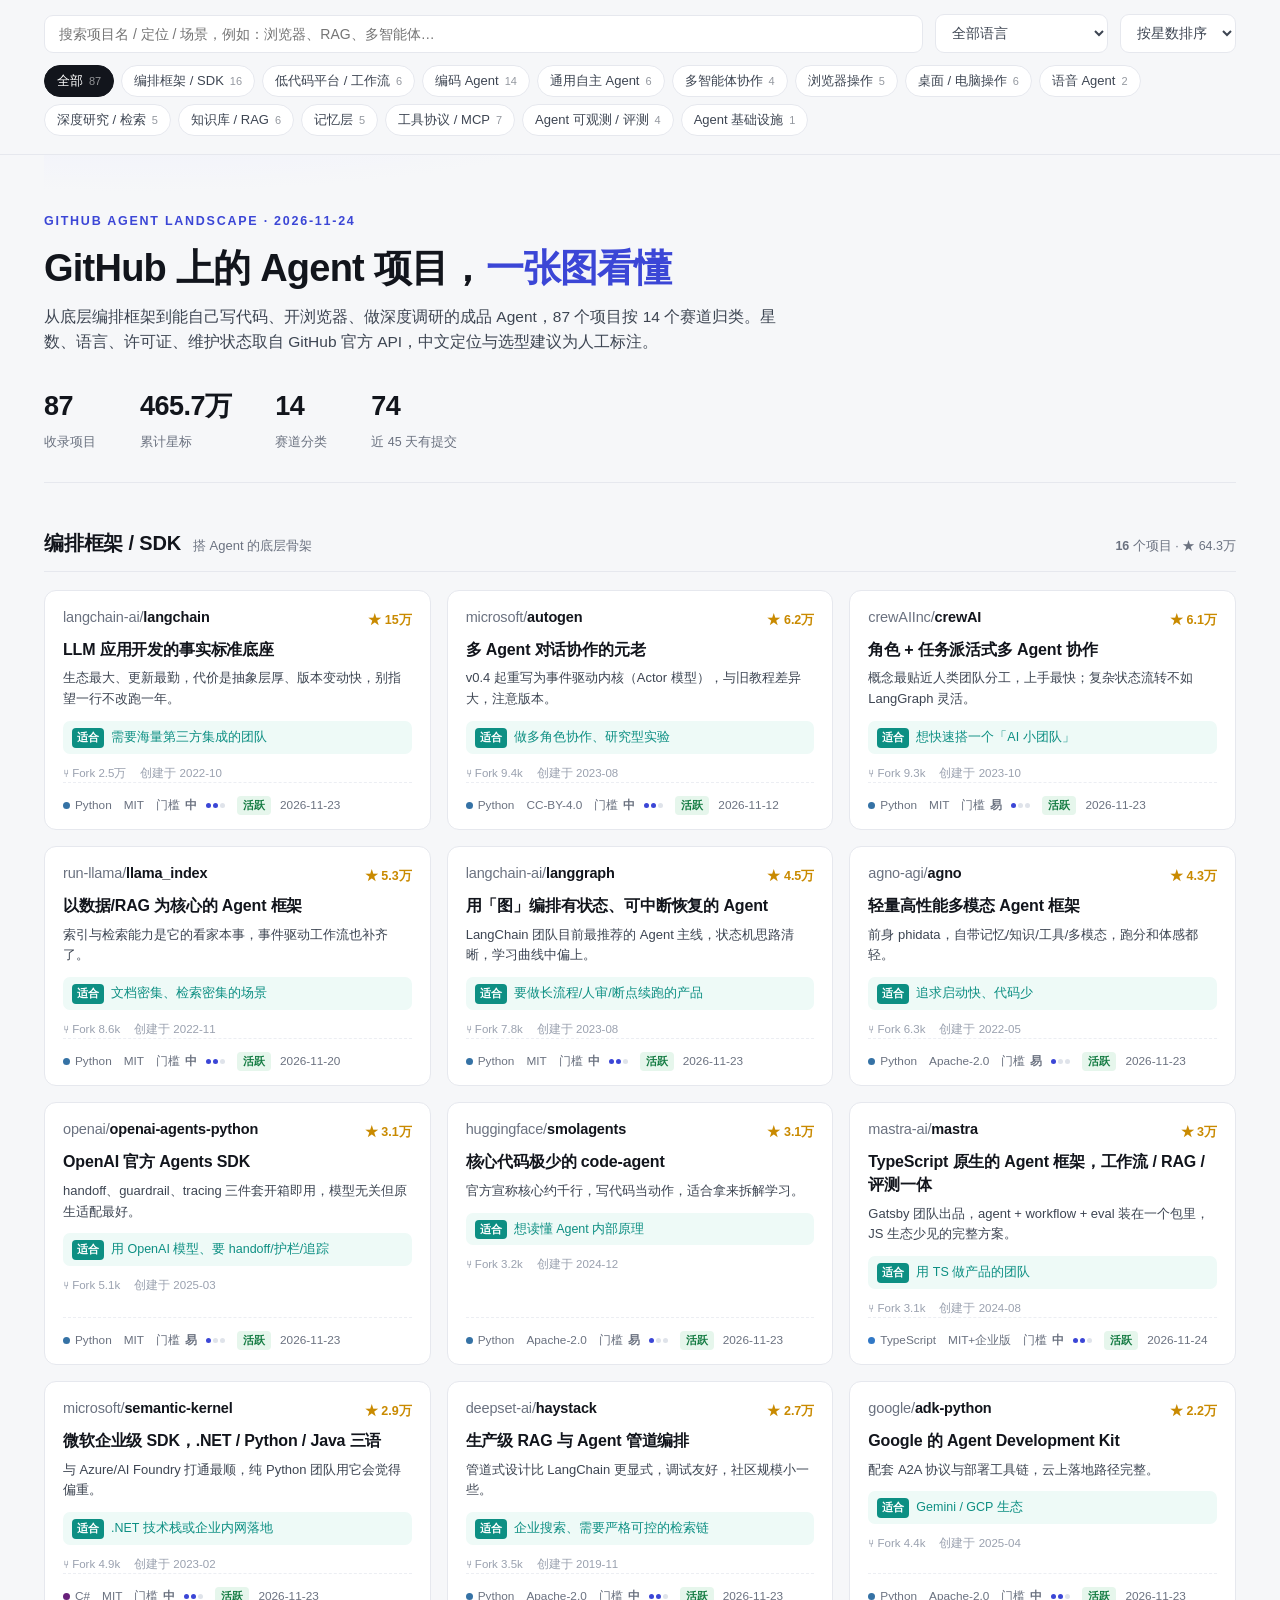
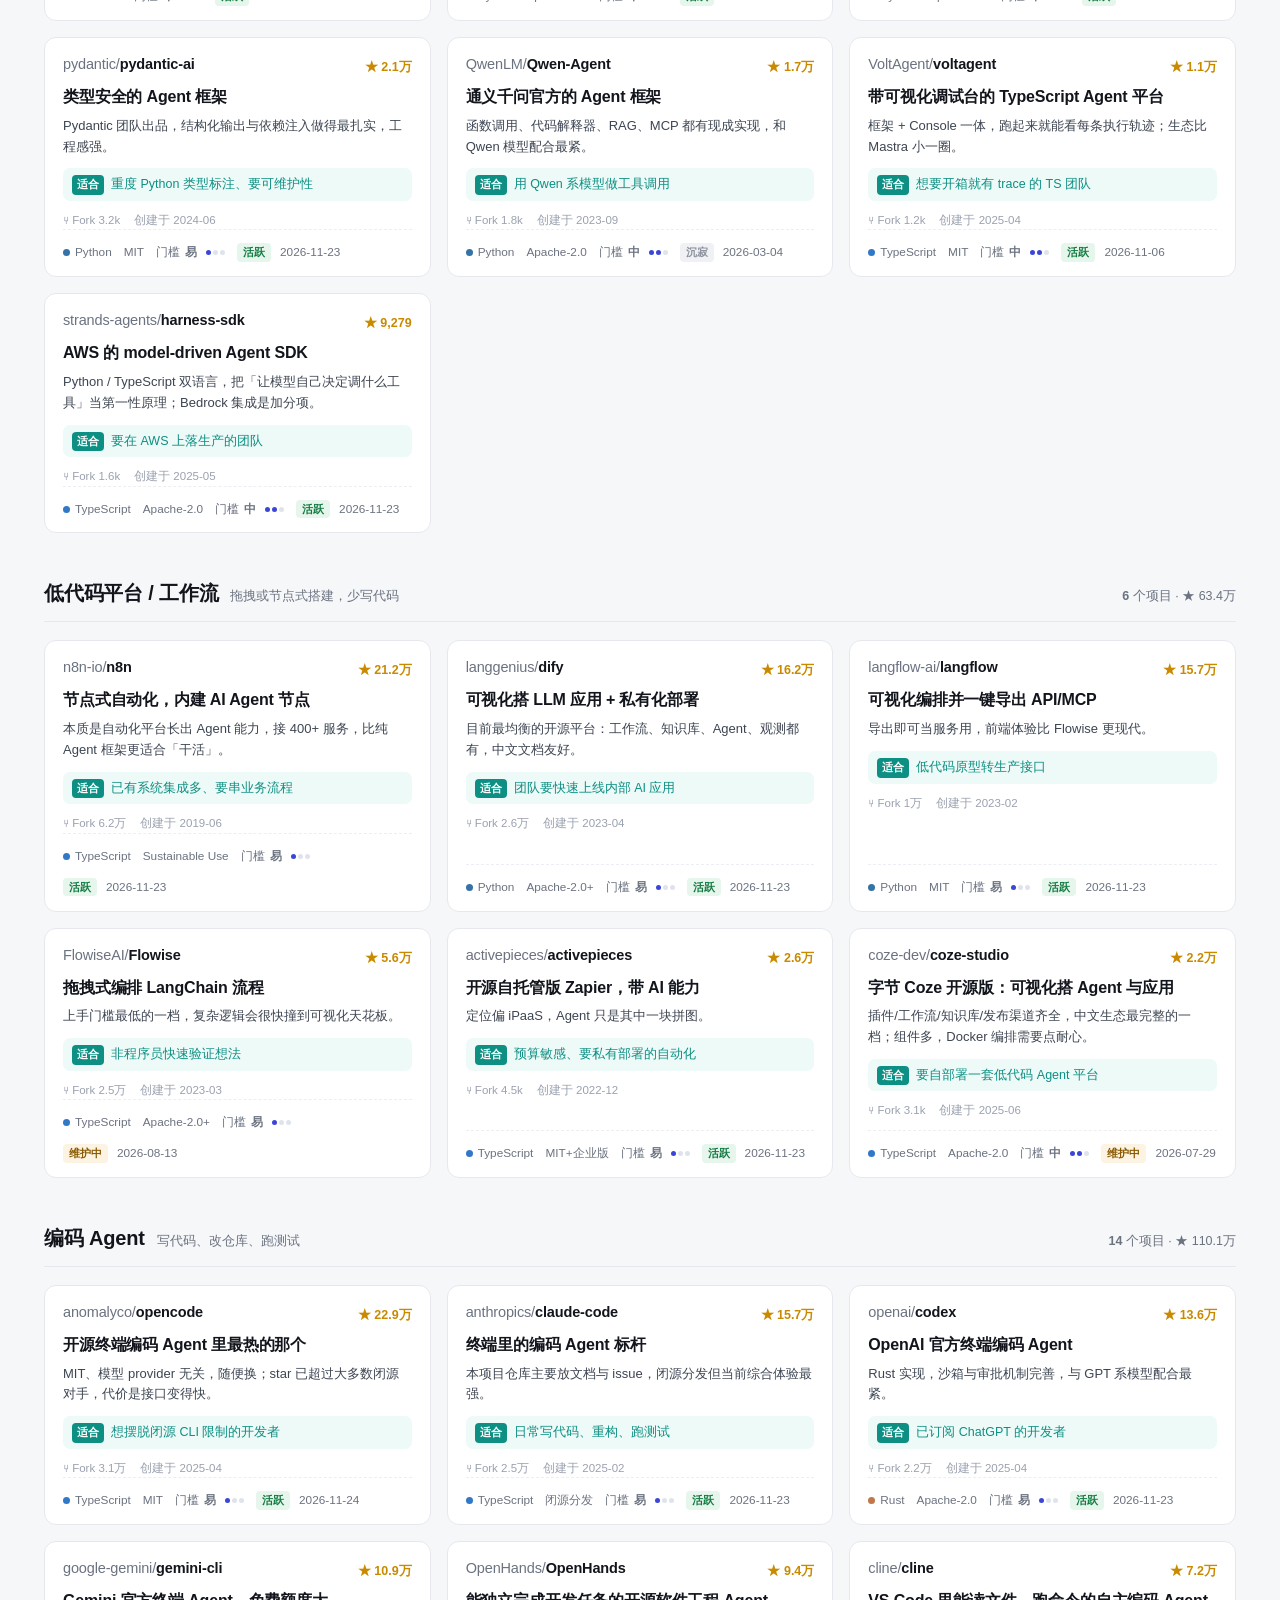
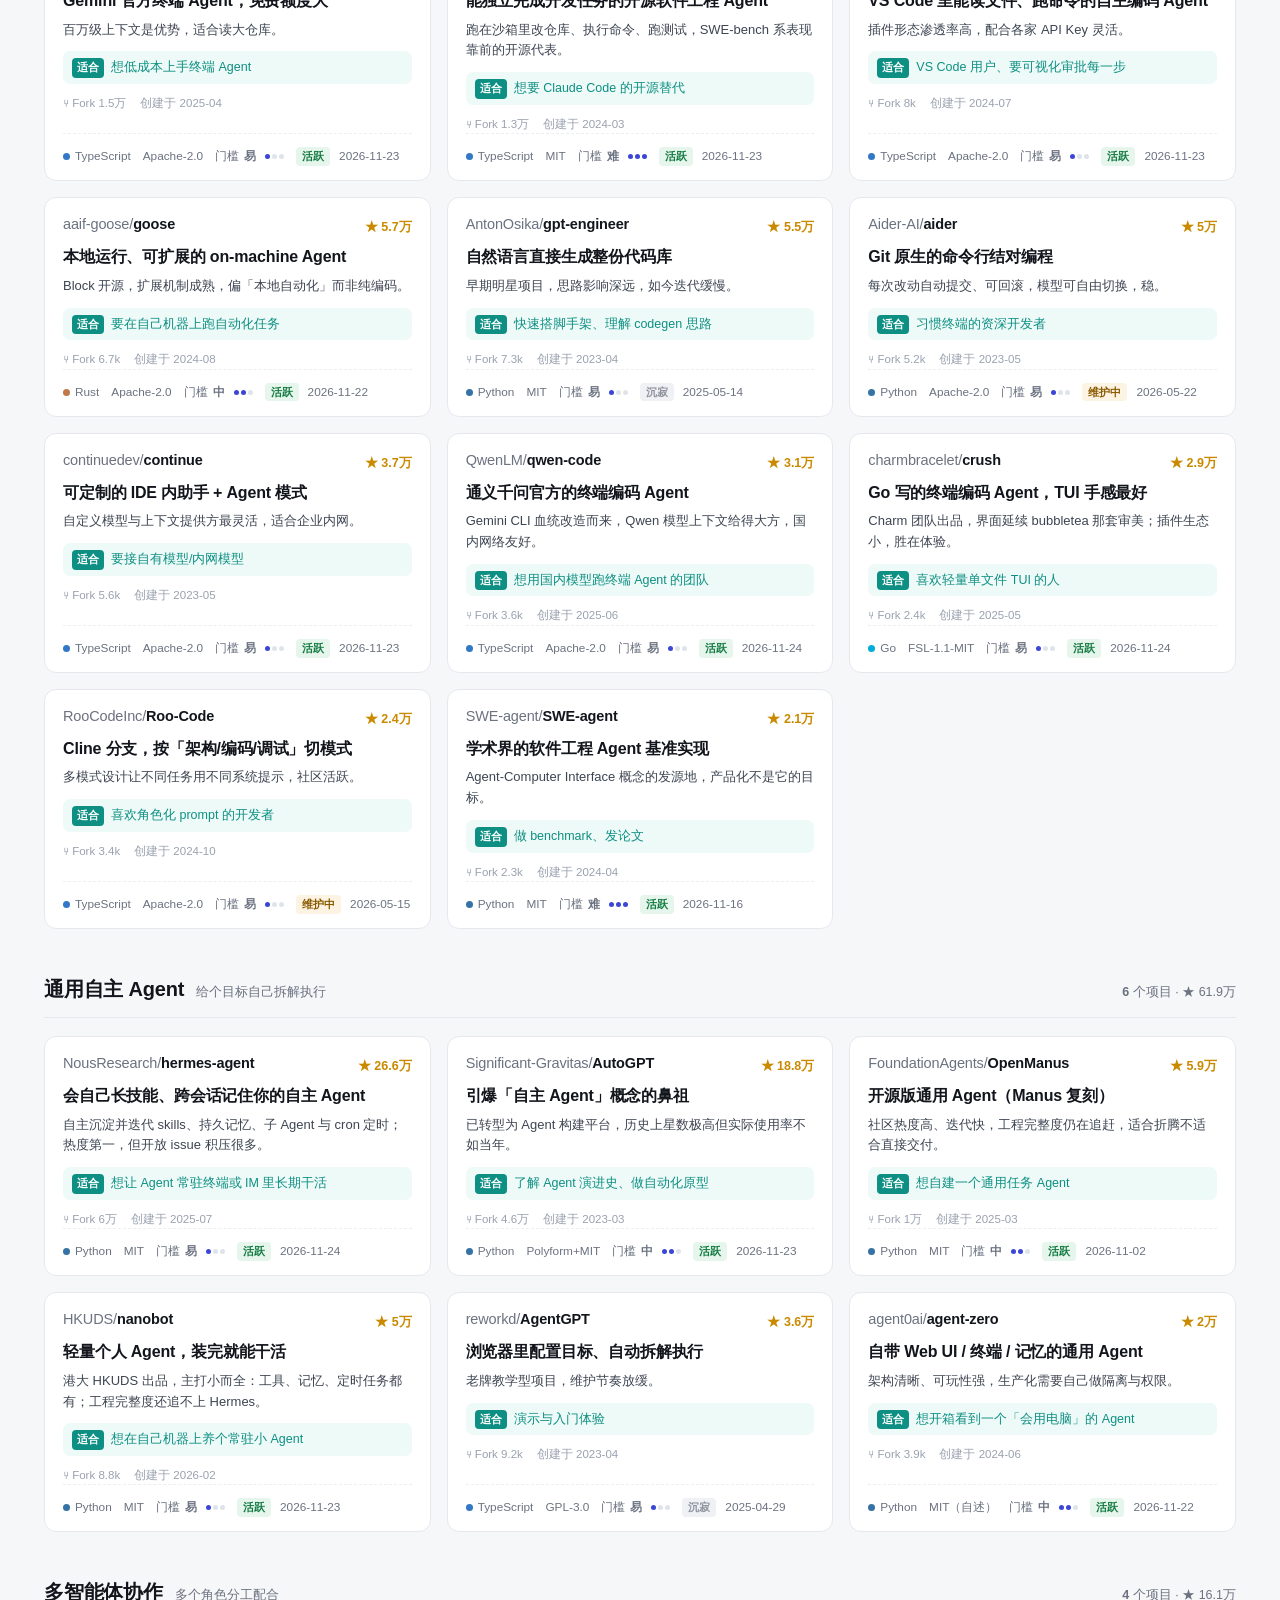
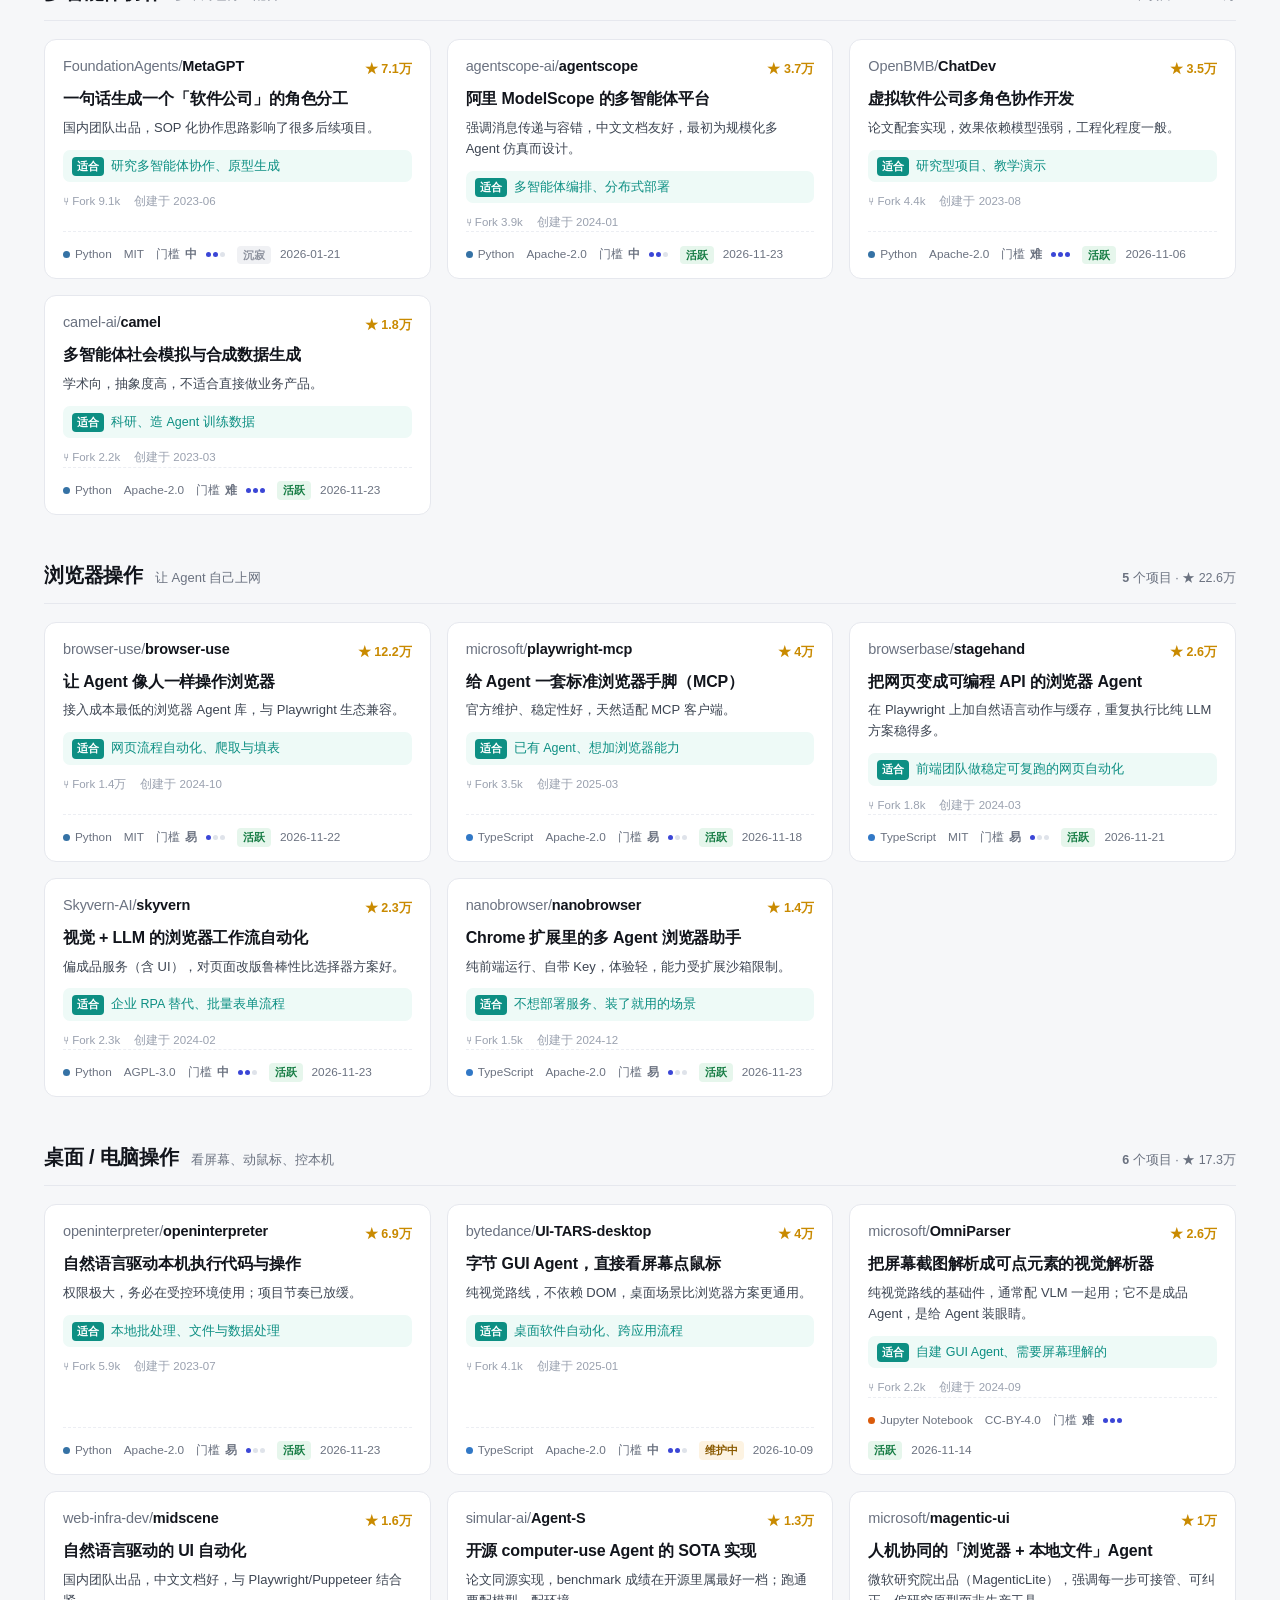
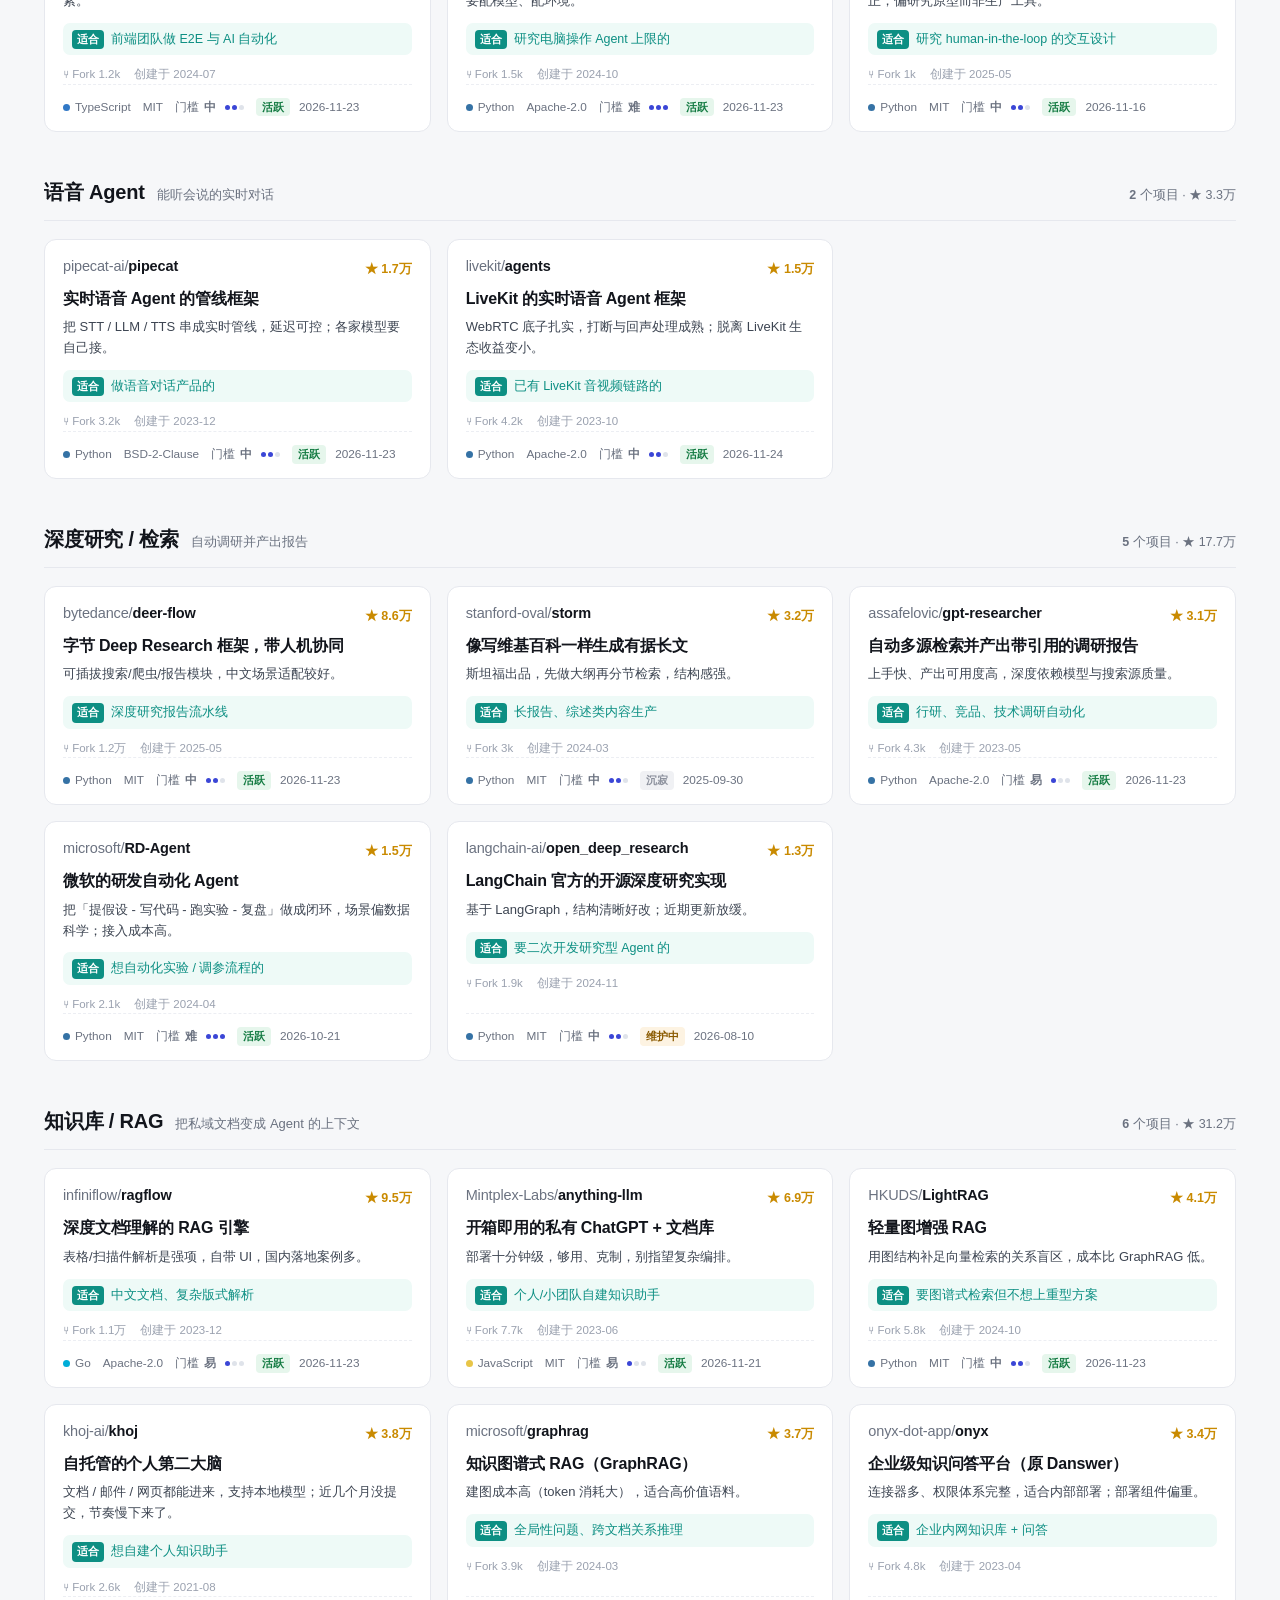
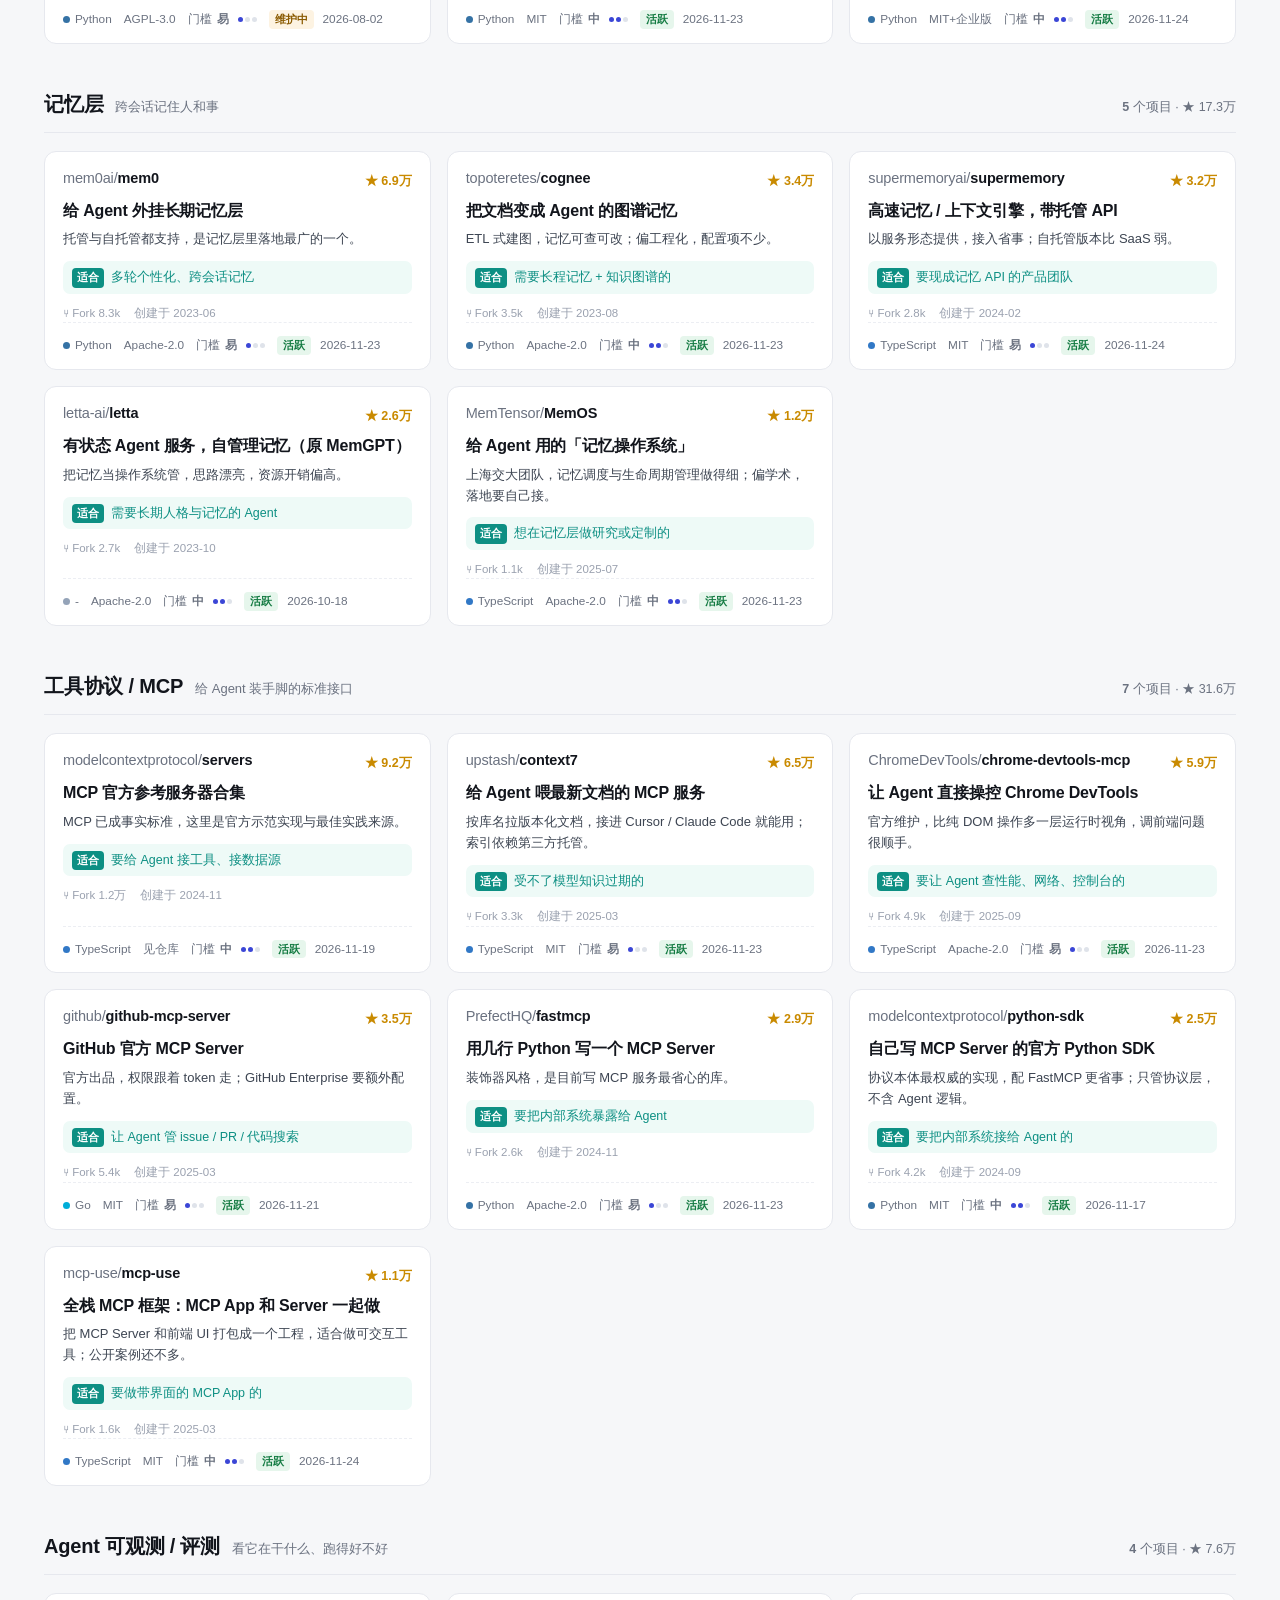
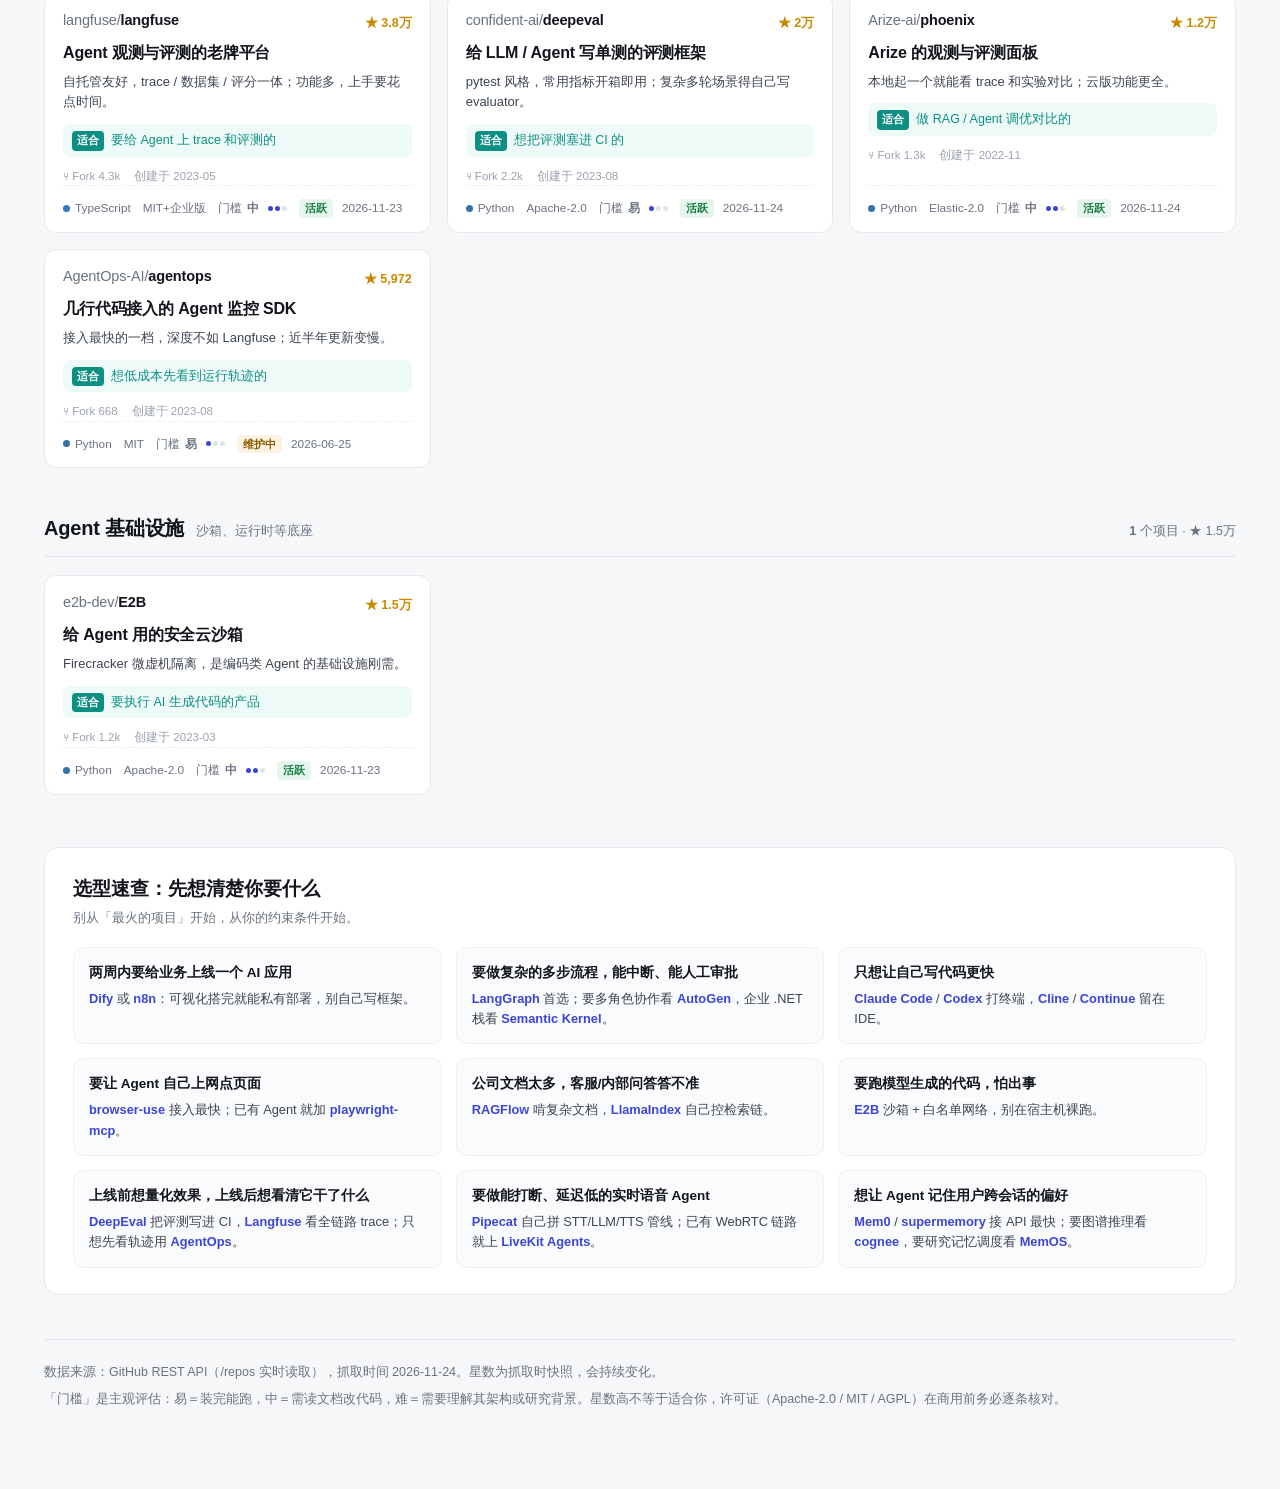
==== index.html @ 2cad2499 "Expand to 87 repos / 14 tracks: add 27 projects, add 可观测评测 and 语音 tracks" ====
<!DOCTYPE html>
<html lang="zh-CN">
<head>
<meta charset="utf-8">
<meta name="viewport" content="width=device-width,initial-scale=1">
<title>GitHub Agent 项目全景图 · 2026-11-24</title>
<style>
*{box-sizing:border-box;margin:0;padding:0}
:root{
  --ink:#12151c; --ink2:#3d4552; --muted:#6b7280; --line:#e6e8ee;
  --bg:#f6f7f9; --card:#ffffff; --accent:#3b46d6; --accent-soft:#eef0ff;
  --star:#c98a00; --teal:#0d8f83;
}
body{
  font-family:-apple-system,BlinkMacSystemFont,"Segoe UI","PingFang SC","Hiragino Sans GB","Microsoft YaHei",sans-serif;
  background:var(--bg); color:var(--ink); line-height:1.6; -webkit-font-smoothing:antialiased;
}
.wrap{max-width:1240px;margin:0 auto;padding:0 24px 80px}

/* ---------- header ---------- */
header{padding:56px 0 28px;border-bottom:1px solid var(--line);background:
  radial-gradient(900px 240px at 8% -40%, #e9ebff 0%, rgba(246,247,249,0) 70%);}
.kicker{font-size:12.5px;letter-spacing:.14em;text-transform:uppercase;color:var(--accent);font-weight:650;margin-bottom:14px}
h1{font-size:38px;line-height:1.22;letter-spacing:-.02em;font-weight:800}
h1 em{font-style:normal;color:var(--accent)}
.lede{margin-top:14px;max-width:760px;font-size:15.5px;color:var(--ink2)}
.stats{display:flex;gap:44px;margin-top:30px;flex-wrap:wrap}
.stat b{display:block;font-size:27px;font-weight:780;letter-spacing:-.02em}
.stat span{font-size:12.5px;color:var(--muted)}

/* ---------- toolbar ---------- */
.toolbar{position:sticky;top:0;z-index:20;background:rgba(246,247,249,.92);
  backdrop-filter:blur(10px);border-bottom:1px solid var(--line);padding:14px 0}
.tb-in{max-width:1240px;margin:0 auto;padding:0 24px;display:flex;gap:12px;align-items:center;flex-wrap:wrap}
#q{flex:1 1 260px;min-width:200px;padding:10px 14px;border:1px solid var(--line);border-radius:9px;
  background:#fff;font-size:14px;font-family:inherit;color:var(--ink);outline:none}
#q:focus{border-color:var(--accent);box-shadow:0 0 0 3px var(--accent-soft)}
select{padding:10px 12px;border:1px solid var(--line);border-radius:9px;background:#fff;font-size:13.5px;
  font-family:inherit;color:var(--ink2);cursor:pointer;outline:none}
.chips{display:flex;gap:7px;flex-wrap:wrap;padding:12px 24px 4px;max-width:1240px;margin:0 auto}
.chip{border:1px solid var(--line);background:#fff;color:var(--ink2);font-size:13px;padding:6px 12px;
  border-radius:999px;cursor:pointer;font-family:inherit;transition:.15s;display:inline-flex;gap:6px;align-items:center}
.chip:hover{border-color:#c9cfe0;color:var(--ink)}
.chip.on{background:var(--ink);color:#fff;border-color:var(--ink)}
.chip i{font-style:normal;font-size:11px;opacity:.55}
.count-line{max-width:1240px;margin:10px auto 0;padding:0 24px;font-size:12.5px;color:var(--muted)}

/* ---------- groups ---------- */
.group{margin-top:44px}
.group-head{display:flex;align-items:baseline;gap:12px;padding-bottom:12px;border-bottom:1px solid var(--line);flex-wrap:wrap}
.group-head h2{font-size:20px;font-weight:750;letter-spacing:-.01em}
.gsub{font-size:13px;color:var(--muted)}
.gcount{margin-left:auto;font-size:12.5px;color:var(--muted);font-variant-numeric:tabular-nums}
.grid{display:grid;grid-template-columns:repeat(auto-fill,minmax(340px,1fr));gap:16px;margin-top:18px}

/* ---------- card ---------- */
.card{background:var(--card);border:1px solid var(--line);border-radius:12px;padding:17px 18px 14px;
  display:flex;flex-direction:column;transition:.18s;position:relative}
.card:hover{border-color:#c6cde0;box-shadow:0 6px 22px -12px rgba(24,32,60,.28);transform:translateY(-2px)}
.card-top{display:flex;justify-content:space-between;align-items:flex-start;gap:10px}
.repo{text-decoration:none;font-size:14.5px;letter-spacing:-.01em;line-height:1.35}
.owner{color:var(--muted);font-weight:500}
.name{color:var(--ink);font-weight:700}
.repo:hover .name{color:var(--accent)}
.stars{font-size:12.5px;color:var(--star);font-weight:700;white-space:nowrap;
  font-variant-numeric:tabular-nums;padding-top:2px}
.pitch{font-size:16px;font-weight:720;line-height:1.42;margin-top:9px;letter-spacing:-.01em}
.note{font-size:13px;color:var(--ink2);margin-top:7px}
.fit{font-size:12.5px;color:var(--teal);background:#eefaf7;border-radius:7px;padding:6px 9px;margin-top:11px;
  display:flex;gap:7px;align-items:baseline}
.fitk{font-size:11px;background:var(--teal);color:#fff;border-radius:4px;padding:1px 5px;font-weight:600;flex:none}
.card-foot{display:flex;gap:12px;align-items:center;flex-wrap:wrap;margin-top:auto;padding-top:13px;
  font-size:11.8px;color:var(--muted);border-top:1px dashed #eceef3}
.meta-item{display:inline-flex;align-items:center;gap:5px}
.ldot{width:7px;height:7px;border-radius:50%;display:inline-block}
.dots{display:inline-flex;gap:2px;margin-left:4px}
.dot{width:5px;height:5px;border-radius:50%;background:#dfe3ea;display:inline-block}
.dot.on{background:var(--accent)}
.s{font-size:10.5px;padding:1px 6px;border-radius:4px;font-weight:600;margin-right:4px}
.s-on{background:#e6f6ec;color:#127a41}
.s-mid{background:#fdf3e2;color:#8a5a00}
.s-off{background:#f0f1f4;color:#8b909c}
.topics{display:flex;gap:14px;flex-wrap:wrap;margin-top:10px;font-size:11.5px;color:#9aa1af}

/* ---------- misc blocks ---------- */
.pick{margin-top:52px;background:#fff;border:1px solid var(--line);border-radius:14px;padding:26px 28px}
.pick h2{font-size:19px;font-weight:750;margin-bottom:4px}
.pick p.sub{font-size:13px;color:var(--muted);margin-bottom:18px}
.pick-row{display:grid;grid-template-columns:repeat(auto-fit,minmax(320px,1fr));gap:14px}
.pick-item{background:#fafbfc;border:1px solid #eef0f4;border-radius:10px;padding:14px 15px}
.pick-q{font-size:13.5px;font-weight:700;margin-bottom:5px}
.pick-a{font-size:12.8px;color:var(--ink2)}
.pick-a b{color:var(--accent);font-weight:650}
footer{margin-top:44px;padding-top:22px;border-top:1px solid var(--line);font-size:12.5px;color:var(--muted)}
footer p+p{margin-top:7px}
.empty{padding:60px 0;text-align:center;color:var(--muted);font-size:14px;display:none}
@media(max-width:640px){
  h1{font-size:28px} .wrap{padding:0 16px 60px} header{padding:36px 0 22px}
  .stats{gap:26px} .grid{grid-template-columns:1fr} .toolbar,.tb-in,.chips,.count-line{padding-left:16px;padding-right:16px}
}
</style>
</head>
<body>
<div class="toolbar">
  <div class="tb-in">
    <input id="q" type="search" placeholder="搜索项目名 / 定位 / 场景，例如：浏览器、RAG、多智能体…">
    <select id="lang"><option value="">全部语言</option><option value="Python">Python (50)</option><option value="TypeScript">TypeScript (28)</option><option value="Go">Go (3)</option><option value="Rust">Rust (2)</option><option value="C#">C# (1)</option><option value="Jupyter Notebook">Jupyter Notebook (1)</option><option value="JavaScript">JavaScript (1)</option><option value="-">- (1)</option></select>
    <select id="sort">
      <option value="stars">按星数排序</option>
      <option value="upd">按最近更新</option>
    </select>
  </div>
  <div class="chips"><button class="chip on" data-cat="all">全部<i>87</i></button><button class="chip" data-cat="framework">编排框架 / SDK<i>16</i></button><button class="chip" data-cat="platform">低代码平台 / 工作流<i>6</i></button><button class="chip" data-cat="coding">编码 Agent<i>14</i></button><button class="chip" data-cat="auto">通用自主 Agent<i>6</i></button><button class="chip" data-cat="multi">多智能体协作<i>4</i></button><button class="chip" data-cat="browser">浏览器操作<i>5</i></button><button class="chip" data-cat="desktop">桌面 / 电脑操作<i>6</i></button><button class="chip" data-cat="voice">语音 Agent<i>2</i></button><button class="chip" data-cat="research">深度研究 / 检索<i>5</i></button><button class="chip" data-cat="knowledge">知识库 / RAG<i>6</i></button><button class="chip" data-cat="memory">记忆层<i>5</i></button><button class="chip" data-cat="protocol">工具协议 / MCP<i>7</i></button><button class="chip" data-cat="eval">Agent 可观测 / 评测<i>4</i></button><button class="chip" data-cat="infra">Agent 基础设施<i>1</i></button></div>
</div>

<div class="wrap">
<header>
  <div class="kicker">GitHub Agent Landscape · 2026-11-24</div>
  <h1>GitHub 上的 Agent 项目，<em>一张图看懂</em></h1>
  <p class="lede">从底层编排框架到能自己写代码、开浏览器、做深度调研的成品 Agent，87 个项目按 14 个赛道归类。星数、语言、许可证、维护状态取自 GitHub 官方 API，中文定位与选型建议为人工标注。</p>
  <div class="stats">
    <div class="stat"><b>87</b><span>收录项目</span></div>
    <div class="stat"><b>465.7万</b><span>累计星标</span></div>
    <div class="stat"><b>14</b><span>赛道分类</span></div>
    <div class="stat"><b>74</b><span>近 45 天有提交</span></div>
  </div>
</header>

  <section class="group" data-cat="framework">
    <div class="group-head">
      <h2>编排框架 / SDK</h2>
      <span class="gsub">搭 Agent 的底层骨架</span>
      <span class="gcount"><b class="gc-n">16</b> 个项目 · ★ 64.3万</span>
    </div>
    <div class="grid">
    <article class="card" data-cat="framework" data-lang="Python"
             data-name="langchain-ai/langchain LLM 应用开发的事实标准底座 需要海量第三方集成的团队 生态最大、更新最勤，代价是抽象层厚、版本变动快，别指望一行不改跑一年。 agents ai ai-agents anthropic chatgpt deepagents"
             data-stars="149959" data-upd="2026-11-23">
      <div class="card-top">
        <a class="repo" href="https://github.com/langchain-ai/langchain" target="_blank" rel="noopener">
          <span class="owner">langchain-ai/</span><span class="name">langchain</span>
        </a>
        <span class="stars" title="149,959 stars">★ 15万</span>
      </div>
      <h3 class="pitch">LLM 应用开发的事实标准底座</h3>
      <p class="note">生态最大、更新最勤，代价是抽象层厚、版本变动快，别指望一行不改跑一年。</p>
      <div class="fit"><span class="fitk">适合</span>需要海量第三方集成的团队</div>
      <div class="topics"><span>⑂ Fork 2.5万</span><span>创建于 2022-10</span></div>
      <div class="card-foot">
        <span class="meta-item lang"><i class="ldot" style="background:#3572A5"></i>Python</span>
        <span class="meta-item">MIT</span>
        <span class="meta-item diff">门槛 <b>中</b><span class="dots"><i class="dot on"></i><i class="dot on"></i><i class="dot "></i></span></span>
        <span class="meta-item upd"><span class="s s-on">活跃</span>2026-11-23</span>
      </div>
    </article>
    <article class="card" data-cat="framework" data-lang="Python"
             data-name="microsoft/autogen 多 Agent 对话协作的元老 做多角色协作、研究型实验 v0.4 起重写为事件驱动内核（Actor 模型），与旧教程差异大，注意版本。 agentic agentic-agi agents ai autogen autogen-ecosystem"
             data-stars="61965" data-upd="2026-11-12">
      <div class="card-top">
        <a class="repo" href="https://github.com/microsoft/autogen" target="_blank" rel="noopener">
          <span class="owner">microsoft/</span><span class="name">autogen</span>
        </a>
        <span class="stars" title="61,965 stars">★ 6.2万</span>
      </div>
      <h3 class="pitch">多 Agent 对话协作的元老</h3>
      <p class="note">v0.4 起重写为事件驱动内核（Actor 模型），与旧教程差异大，注意版本。</p>
      <div class="fit"><span class="fitk">适合</span>做多角色协作、研究型实验</div>
      <div class="topics"><span>⑂ Fork 9.4k</span><span>创建于 2023-08</span></div>
      <div class="card-foot">
        <span class="meta-item lang"><i class="ldot" style="background:#3572A5"></i>Python</span>
        <span class="meta-item">CC-BY-4.0</span>
        <span class="meta-item diff">门槛 <b>中</b><span class="dots"><i class="dot on"></i><i class="dot on"></i><i class="dot "></i></span></span>
        <span class="meta-item upd"><span class="s s-on">活跃</span>2026-11-12</span>
      </div>
    </article>
    <article class="card" data-cat="framework" data-lang="Python"
             data-name="crewaiinc/crewai 角色 + 任务派活式多 Agent 协作 想快速搭一个「AI 小团队」 概念最贴近人类团队分工，上手最快；复杂状态流转不如 LangGraph 灵活。 agents ai ai-agents aiagentframework llms"
             data-stars="61202" data-upd="2026-11-23">
      <div class="card-top">
        <a class="repo" href="https://github.com/crewAIInc/crewAI" target="_blank" rel="noopener">
          <span class="owner">crewAIInc/</span><span class="name">crewAI</span>
        </a>
        <span class="stars" title="61,202 stars">★ 6.1万</span>
      </div>
      <h3 class="pitch">角色 + 任务派活式多 Agent 协作</h3>
      <p class="note">概念最贴近人类团队分工，上手最快；复杂状态流转不如 LangGraph 灵活。</p>
      <div class="fit"><span class="fitk">适合</span>想快速搭一个「AI 小团队」</div>
      <div class="topics"><span>⑂ Fork 9.3k</span><span>创建于 2023-10</span></div>
      <div class="card-foot">
        <span class="meta-item lang"><i class="ldot" style="background:#3572A5"></i>Python</span>
        <span class="meta-item">MIT</span>
        <span class="meta-item diff">门槛 <b>易</b><span class="dots"><i class="dot on"></i><i class="dot "></i><i class="dot "></i></span></span>
        <span class="meta-item upd"><span class="s s-on">活跃</span>2026-11-23</span>
      </div>
    </article>
    <article class="card" data-cat="framework" data-lang="Python"
             data-name="run-llama/llama_index 以数据/RAG 为核心的 Agent 框架 文档密集、检索密集的场景 索引与检索能力是它的看家本事，事件驱动工作流也补齐了。 agents application data fine-tuning framework llamaindex"
             data-stars="52987" data-upd="2026-11-20">
      <div class="card-top">
        <a class="repo" href="https://github.com/run-llama/llama_index" target="_blank" rel="noopener">
          <span class="owner">run-llama/</span><span class="name">llama_index</span>
        </a>
        <span class="stars" title="52,987 stars">★ 5.3万</span>
      </div>
      <h3 class="pitch">以数据/RAG 为核心的 Agent 框架</h3>
      <p class="note">索引与检索能力是它的看家本事，事件驱动工作流也补齐了。</p>
      <div class="fit"><span class="fitk">适合</span>文档密集、检索密集的场景</div>
      <div class="topics"><span>⑂ Fork 8.6k</span><span>创建于 2022-11</span></div>
      <div class="card-foot">
        <span class="meta-item lang"><i class="ldot" style="background:#3572A5"></i>Python</span>
        <span class="meta-item">MIT</span>
        <span class="meta-item diff">门槛 <b>中</b><span class="dots"><i class="dot on"></i><i class="dot on"></i><i class="dot "></i></span></span>
        <span class="meta-item upd"><span class="s s-on">活跃</span>2026-11-20</span>
      </div>
    </article>
    <article class="card" data-cat="framework" data-lang="Python"
             data-name="langchain-ai/langgraph 用「图」编排有状态、可中断恢复的 Agent 要做长流程/人审/断点续跑的产品 LangChain 团队目前最推荐的 Agent 主线，状态机思路清晰，学习曲线中偏上。 agents ai ai-agents chatgpt deepagents enterprise"
             data-stars="45310" data-upd="2026-11-23">
      <div class="card-top">
        <a class="repo" href="https://github.com/langchain-ai/langgraph" target="_blank" rel="noopener">
          <span class="owner">langchain-ai/</span><span class="name">langgraph</span>
        </a>
        <span class="stars" title="45,310 stars">★ 4.5万</span>
      </div>
      <h3 class="pitch">用「图」编排有状态、可中断恢复的 Agent</h3>
      <p class="note">LangChain 团队目前最推荐的 Agent 主线，状态机思路清晰，学习曲线中偏上。</p>
      <div class="fit"><span class="fitk">适合</span>要做长流程/人审/断点续跑的产品</div>
      <div class="topics"><span>⑂ Fork 7.8k</span><span>创建于 2023-08</span></div>
      <div class="card-foot">
        <span class="meta-item lang"><i class="ldot" style="background:#3572A5"></i>Python</span>
        <span class="meta-item">MIT</span>
        <span class="meta-item diff">门槛 <b>中</b><span class="dots"><i class="dot on"></i><i class="dot on"></i><i class="dot "></i></span></span>
        <span class="meta-item upd"><span class="s s-on">活跃</span>2026-11-23</span>
      </div>
    </article>
    <article class="card" data-cat="framework" data-lang="Python"
             data-name="agno-agi/agno 轻量高性能多模态 Agent 框架 追求启动快、代码少 前身 phidata，自带记忆/知识/工具/多模态，跑分和体感都轻。 agents ai ai-agents developer-tools python"
             data-stars="43269" data-upd="2026-11-23">
      <div class="card-top">
        <a class="repo" href="https://github.com/agno-agi/agno" target="_blank" rel="noopener">
          <span class="owner">agno-agi/</span><span class="name">agno</span>
        </a>
        <span class="stars" title="43,269 stars">★ 4.3万</span>
      </div>
      <h3 class="pitch">轻量高性能多模态 Agent 框架</h3>
      <p class="note">前身 phidata，自带记忆/知识/工具/多模态，跑分和体感都轻。</p>
      <div class="fit"><span class="fitk">适合</span>追求启动快、代码少</div>
      <div class="topics"><span>⑂ Fork 6.3k</span><span>创建于 2022-05</span></div>
      <div class="card-foot">
        <span class="meta-item lang"><i class="ldot" style="background:#3572A5"></i>Python</span>
        <span class="meta-item">Apache-2.0</span>
        <span class="meta-item diff">门槛 <b>易</b><span class="dots"><i class="dot on"></i><i class="dot "></i><i class="dot "></i></span></span>
        <span class="meta-item upd"><span class="s s-on">活跃</span>2026-11-23</span>
      </div>
    </article>
    <article class="card" data-cat="framework" data-lang="Python"
             data-name="openai/openai-agents-python OpenAI 官方 Agents SDK 用 OpenAI 模型、要 handoff/护栏/追踪 handoff、guardrail、tracing 三件套开箱即用，模型无关但原生适配最好。 agents ai framework harness llm openai"
             data-stars="30841" data-upd="2026-11-23">
      <div class="card-top">
        <a class="repo" href="https://github.com/openai/openai-agents-python" target="_blank" rel="noopener">
          <span class="owner">openai/</span><span class="name">openai-agents-python</span>
        </a>
        <span class="stars" title="30,841 stars">★ 3.1万</span>
      </div>
      <h3 class="pitch">OpenAI 官方 Agents SDK</h3>
      <p class="note">handoff、guardrail、tracing 三件套开箱即用，模型无关但原生适配最好。</p>
      <div class="fit"><span class="fitk">适合</span>用 OpenAI 模型、要 handoff/护栏/追踪</div>
      <div class="topics"><span>⑂ Fork 5.1k</span><span>创建于 2025-03</span></div>
      <div class="card-foot">
        <span class="meta-item lang"><i class="ldot" style="background:#3572A5"></i>Python</span>
        <span class="meta-item">MIT</span>
        <span class="meta-item diff">门槛 <b>易</b><span class="dots"><i class="dot on"></i><i class="dot "></i><i class="dot "></i></span></span>
        <span class="meta-item upd"><span class="s s-on">活跃</span>2026-11-23</span>
      </div>
    </article>
    <article class="card" data-cat="framework" data-lang="Python"
             data-name="huggingface/smolagents 核心代码极少的 code-agent 想读懂 Agent 内部原理 官方宣称核心约千行，写代码当动作，适合拿来拆解学习。 "
             data-stars="30501" data-upd="2026-11-23">
      <div class="card-top">
        <a class="repo" href="https://github.com/huggingface/smolagents" target="_blank" rel="noopener">
          <span class="owner">huggingface/</span><span class="name">smolagents</span>
        </a>
        <span class="stars" title="30,501 stars">★ 3.1万</span>
      </div>
      <h3 class="pitch">核心代码极少的 code-agent</h3>
      <p class="note">官方宣称核心约千行，写代码当动作，适合拿来拆解学习。</p>
      <div class="fit"><span class="fitk">适合</span>想读懂 Agent 内部原理</div>
      <div class="topics"><span>⑂ Fork 3.2k</span><span>创建于 2024-12</span></div>
      <div class="card-foot">
        <span class="meta-item lang"><i class="ldot" style="background:#3572A5"></i>Python</span>
        <span class="meta-item">Apache-2.0</span>
        <span class="meta-item diff">门槛 <b>易</b><span class="dots"><i class="dot on"></i><i class="dot "></i><i class="dot "></i></span></span>
        <span class="meta-item upd"><span class="s s-on">活跃</span>2026-11-23</span>
      </div>
    </article>
    <article class="card" data-cat="framework" data-lang="TypeScript"
             data-name="mastra-ai/mastra TypeScript 原生的 Agent 框架，工作流 / RAG / 评测一体 用 TS 做产品的团队 Gatsby 团队出品，agent + workflow + eval 装在一个包里，JS 生态少见的完整方案。 agents ai chatbots evals javascript llm"
             data-stars="29771" data-upd="2026-11-24">
      <div class="card-top">
        <a class="repo" href="https://github.com/mastra-ai/mastra" target="_blank" rel="noopener">
          <span class="owner">mastra-ai/</span><span class="name">mastra</span>
        </a>
        <span class="stars" title="29,771 stars">★ 3万</span>
      </div>
      <h3 class="pitch">TypeScript 原生的 Agent 框架，工作流 / RAG / 评测一体</h3>
      <p class="note">Gatsby 团队出品，agent + workflow + eval 装在一个包里，JS 生态少见的完整方案。</p>
      <div class="fit"><span class="fitk">适合</span>用 TS 做产品的团队</div>
      <div class="topics"><span>⑂ Fork 3.1k</span><span>创建于 2024-08</span></div>
      <div class="card-foot">
        <span class="meta-item lang"><i class="ldot" style="background:#3178c6"></i>TypeScript</span>
        <span class="meta-item">MIT+企业版</span>
        <span class="meta-item diff">门槛 <b>中</b><span class="dots"><i class="dot on"></i><i class="dot on"></i><i class="dot "></i></span></span>
        <span class="meta-item upd"><span class="s s-on">活跃</span>2026-11-24</span>
      </div>
    </article>
    <article class="card" data-cat="framework" data-lang="C#"
             data-name="microsoft/semantic-kernel 微软企业级 SDK，.NET / Python / Java 三语 .NET 技术栈或企业内网落地 与 Azure/AI Foundry 打通最顺，纯 Python 团队用它会觉得偏重。 ai artificial-intelligence llm openai sdk"
             data-stars="28794" data-upd="2026-11-23">
      <div class="card-top">
        <a class="repo" href="https://github.com/microsoft/semantic-kernel" target="_blank" rel="noopener">
          <span class="owner">microsoft/</span><span class="name">semantic-kernel</span>
        </a>
        <span class="stars" title="28,794 stars">★ 2.9万</span>
      </div>
      <h3 class="pitch">微软企业级 SDK，.NET / Python / Java 三语</h3>
      <p class="note">与 Azure/AI Foundry 打通最顺，纯 Python 团队用它会觉得偏重。</p>
      <div class="fit"><span class="fitk">适合</span>.NET 技术栈或企业内网落地</div>
      <div class="topics"><span>⑂ Fork 4.9k</span><span>创建于 2023-02</span></div>
      <div class="card-foot">
        <span class="meta-item lang"><i class="ldot" style="background:#68217a"></i>C#</span>
        <span class="meta-item">MIT</span>
        <span class="meta-item diff">门槛 <b>中</b><span class="dots"><i class="dot on"></i><i class="dot on"></i><i class="dot "></i></span></span>
        <span class="meta-item upd"><span class="s s-on">活跃</span>2026-11-23</span>
      </div>
    </article>
    <article class="card" data-cat="framework" data-lang="Python"
             data-name="deepset-ai/haystack 生产级 RAG 与 Agent 管道编排 企业搜索、需要严格可控的检索链 管道式设计比 LangChain 更显式，调试友好，社区规模小一些。 agent-framework agentic-ai agentic-rag agents ai ai-agents"
             data-stars="27084" data-upd="2026-11-23">
      <div class="card-top">
        <a class="repo" href="https://github.com/deepset-ai/haystack" target="_blank" rel="noopener">
          <span class="owner">deepset-ai/</span><span class="name">haystack</span>
        </a>
        <span class="stars" title="27,084 stars">★ 2.7万</span>
      </div>
      <h3 class="pitch">生产级 RAG 与 Agent 管道编排</h3>
      <p class="note">管道式设计比 LangChain 更显式，调试友好，社区规模小一些。</p>
      <div class="fit"><span class="fitk">适合</span>企业搜索、需要严格可控的检索链</div>
      <div class="topics"><span>⑂ Fork 3.5k</span><span>创建于 2019-11</span></div>
      <div class="card-foot">
        <span class="meta-item lang"><i class="ldot" style="background:#3572A5"></i>Python</span>
        <span class="meta-item">Apache-2.0</span>
        <span class="meta-item diff">门槛 <b>中</b><span class="dots"><i class="dot on"></i><i class="dot on"></i><i class="dot "></i></span></span>
        <span class="meta-item upd"><span class="s s-on">活跃</span>2026-11-23</span>
      </div>
    </article>
    <article class="card" data-cat="framework" data-lang="Python"
             data-name="google/adk-python Google 的 Agent Development Kit Gemini / GCP 生态 配套 A2A 协议与部署工具链，云上落地路径完整。 agent agentic agentic-ai agents agents-sdk ai"
             data-stars="22324" data-upd="2026-11-23">
      <div class="card-top">
        <a class="repo" href="https://github.com/google/adk-python" target="_blank" rel="noopener">
          <span class="owner">google/</span><span class="name">adk-python</span>
        </a>
        <span class="stars" title="22,324 stars">★ 2.2万</span>
      </div>
      <h3 class="pitch">Google 的 Agent Development Kit</h3>
      <p class="note">配套 A2A 协议与部署工具链，云上落地路径完整。</p>
      <div class="fit"><span class="fitk">适合</span>Gemini / GCP 生态</div>
      <div class="topics"><span>⑂ Fork 4.4k</span><span>创建于 2025-04</span></div>
      <div class="card-foot">
        <span class="meta-item lang"><i class="ldot" style="background:#3572A5"></i>Python</span>
        <span class="meta-item">Apache-2.0</span>
        <span class="meta-item diff">门槛 <b>中</b><span class="dots"><i class="dot on"></i><i class="dot on"></i><i class="dot "></i></span></span>
        <span class="meta-item upd"><span class="s s-on">活跃</span>2026-11-23</span>
      </div>
    </article>
    <article class="card" data-cat="framework" data-lang="Python"
             data-name="pydantic/pydantic-ai 类型安全的 Agent 框架 重度 Python 类型标注、要可维护性 Pydantic 团队出品，结构化输出与依赖注入做得最扎实，工程感强。 agent-framework genai harness harness-engineering llm pydantic"
             data-stars="21351" data-upd="2026-11-23">
      <div class="card-top">
        <a class="repo" href="https://github.com/pydantic/pydantic-ai" target="_blank" rel="noopener">
          <span class="owner">pydantic/</span><span class="name">pydantic-ai</span>
        </a>
        <span class="stars" title="21,351 stars">★ 2.1万</span>
      </div>
      <h3 class="pitch">类型安全的 Agent 框架</h3>
      <p class="note">Pydantic 团队出品，结构化输出与依赖注入做得最扎实，工程感强。</p>
      <div class="fit"><span class="fitk">适合</span>重度 Python 类型标注、要可维护性</div>
      <div class="topics"><span>⑂ Fork 3.2k</span><span>创建于 2024-06</span></div>
      <div class="card-foot">
        <span class="meta-item lang"><i class="ldot" style="background:#3572A5"></i>Python</span>
        <span class="meta-item">MIT</span>
        <span class="meta-item diff">门槛 <b>易</b><span class="dots"><i class="dot on"></i><i class="dot "></i><i class="dot "></i></span></span>
        <span class="meta-item upd"><span class="s s-on">活跃</span>2026-11-23</span>
      </div>
    </article>
    <article class="card" data-cat="framework" data-lang="Python"
             data-name="qwenlm/qwen-agent 通义千问官方的 Agent 框架 用 Qwen 系模型做工具调用 函数调用、代码解释器、RAG、MCP 都有现成实现，和 Qwen 模型配合最紧。 "
             data-stars="17281" data-upd="2026-03-04">
      <div class="card-top">
        <a class="repo" href="https://github.com/QwenLM/Qwen-Agent" target="_blank" rel="noopener">
          <span class="owner">QwenLM/</span><span class="name">Qwen-Agent</span>
        </a>
        <span class="stars" title="17,281 stars">★ 1.7万</span>
      </div>
      <h3 class="pitch">通义千问官方的 Agent 框架</h3>
      <p class="note">函数调用、代码解释器、RAG、MCP 都有现成实现，和 Qwen 模型配合最紧。</p>
      <div class="fit"><span class="fitk">适合</span>用 Qwen 系模型做工具调用</div>
      <div class="topics"><span>⑂ Fork 1.8k</span><span>创建于 2023-09</span></div>
      <div class="card-foot">
        <span class="meta-item lang"><i class="ldot" style="background:#3572A5"></i>Python</span>
        <span class="meta-item">Apache-2.0</span>
        <span class="meta-item diff">门槛 <b>中</b><span class="dots"><i class="dot on"></i><i class="dot on"></i><i class="dot "></i></span></span>
        <span class="meta-item upd"><span class="s s-off">沉寂</span>2026-03-04</span>
      </div>
    </article>
    <article class="card" data-cat="framework" data-lang="TypeScript"
             data-name="voltagent/voltagent 带可视化调试台的 TypeScript Agent 平台 想要开箱就有 trace 的 TS 团队 框架 + Console 一体，跑起来就能看每条执行轨迹；生态比 Mastra 小一圈。 agents ai ai-agents ai-agents-framework aiagentframework chatbots"
             data-stars="11006" data-upd="2026-11-06">
      <div class="card-top">
        <a class="repo" href="https://github.com/VoltAgent/voltagent" target="_blank" rel="noopener">
          <span class="owner">VoltAgent/</span><span class="name">voltagent</span>
        </a>
        <span class="stars" title="11,006 stars">★ 1.1万</span>
      </div>
      <h3 class="pitch">带可视化调试台的 TypeScript Agent 平台</h3>
      <p class="note">框架 + Console 一体，跑起来就能看每条执行轨迹；生态比 Mastra 小一圈。</p>
      <div class="fit"><span class="fitk">适合</span>想要开箱就有 trace 的 TS 团队</div>
      <div class="topics"><span>⑂ Fork 1.2k</span><span>创建于 2025-04</span></div>
      <div class="card-foot">
        <span class="meta-item lang"><i class="ldot" style="background:#3178c6"></i>TypeScript</span>
        <span class="meta-item">MIT</span>
        <span class="meta-item diff">门槛 <b>中</b><span class="dots"><i class="dot on"></i><i class="dot on"></i><i class="dot "></i></span></span>
        <span class="meta-item upd"><span class="s s-on">活跃</span>2026-11-06</span>
      </div>
    </article>
    <article class="card" data-cat="framework" data-lang="TypeScript"
             data-name="strands-agents/harness-sdk AWS 的 model-driven Agent SDK 要在 AWS 上落生产的团队 Python / TypeScript 双语言，把「让模型自己决定调什么工具」当第一性原理；Bedrock 集成是加分项。 agent-framework agentic agentic-ai agents ai ai-agents"
             data-stars="9279" data-upd="2026-11-23">
      <div class="card-top">
        <a class="repo" href="https://github.com/strands-agents/harness-sdk" target="_blank" rel="noopener">
          <span class="owner">strands-agents/</span><span class="name">harness-sdk</span>
        </a>
        <span class="stars" title="9,279 stars">★ 9,279</span>
      </div>
      <h3 class="pitch">AWS 的 model-driven Agent SDK</h3>
      <p class="note">Python / TypeScript 双语言，把「让模型自己决定调什么工具」当第一性原理；Bedrock 集成是加分项。</p>
      <div class="fit"><span class="fitk">适合</span>要在 AWS 上落生产的团队</div>
      <div class="topics"><span>⑂ Fork 1.6k</span><span>创建于 2025-05</span></div>
      <div class="card-foot">
        <span class="meta-item lang"><i class="ldot" style="background:#3178c6"></i>TypeScript</span>
        <span class="meta-item">Apache-2.0</span>
        <span class="meta-item diff">门槛 <b>中</b><span class="dots"><i class="dot on"></i><i class="dot on"></i><i class="dot "></i></span></span>
        <span class="meta-item upd"><span class="s s-on">活跃</span>2026-11-23</span>
      </div>
    </article>
    </div>
  </section>
  <section class="group" data-cat="platform">
    <div class="group-head">
      <h2>低代码平台 / 工作流</h2>
      <span class="gsub">拖拽或节点式搭建，少写代码</span>
      <span class="gcount"><b class="gc-n">6</b> 个项目 · ★ 63.4万</span>
    </div>
    <div class="grid">
    <article class="card" data-cat="platform" data-lang="TypeScript"
             data-name="n8n-io/n8n 节点式自动化，内建 AI Agent 节点 已有系统集成多、要串业务流程 本质是自动化平台长出 Agent 能力，接 400+ 服务，比纯 Agent 框架更适合「干活」。 ai apis automation cli data-flow development"
             data-stars="211913" data-upd="2026-11-23">
      <div class="card-top">
        <a class="repo" href="https://github.com/n8n-io/n8n" target="_blank" rel="noopener">
          <span class="owner">n8n-io/</span><span class="name">n8n</span>
        </a>
        <span class="stars" title="211,913 stars">★ 21.2万</span>
      </div>
      <h3 class="pitch">节点式自动化，内建 AI Agent 节点</h3>
      <p class="note">本质是自动化平台长出 Agent 能力，接 400+ 服务，比纯 Agent 框架更适合「干活」。</p>
      <div class="fit"><span class="fitk">适合</span>已有系统集成多、要串业务流程</div>
      <div class="topics"><span>⑂ Fork 6.2万</span><span>创建于 2019-06</span></div>
      <div class="card-foot">
        <span class="meta-item lang"><i class="ldot" style="background:#3178c6"></i>TypeScript</span>
        <span class="meta-item">Sustainable Use</span>
        <span class="meta-item diff">门槛 <b>易</b><span class="dots"><i class="dot on"></i><i class="dot "></i><i class="dot "></i></span></span>
        <span class="meta-item upd"><span class="s s-on">活跃</span>2026-11-23</span>
      </div>
    </article>
    <article class="card" data-cat="platform" data-lang="Python"
             data-name="langgenius/dify 可视化搭 LLM 应用 + 私有化部署 团队要快速上线内部 AI 应用 目前最均衡的开源平台：工作流、知识库、Agent、观测都有，中文文档友好。 agent agentic-ai agentic-framework agentic-workflow ai automation"
             data-stars="161747" data-upd="2026-11-23">
      <div class="card-top">
        <a class="repo" href="https://github.com/langgenius/dify" target="_blank" rel="noopener">
          <span class="owner">langgenius/</span><span class="name">dify</span>
        </a>
        <span class="stars" title="161,747 stars">★ 16.2万</span>
      </div>
      <h3 class="pitch">可视化搭 LLM 应用 + 私有化部署</h3>
      <p class="note">目前最均衡的开源平台：工作流、知识库、Agent、观测都有，中文文档友好。</p>
      <div class="fit"><span class="fitk">适合</span>团队要快速上线内部 AI 应用</div>
      <div class="topics"><span>⑂ Fork 2.6万</span><span>创建于 2023-04</span></div>
      <div class="card-foot">
        <span class="meta-item lang"><i class="ldot" style="background:#3572A5"></i>Python</span>
        <span class="meta-item">Apache-2.0+</span>
        <span class="meta-item diff">门槛 <b>易</b><span class="dots"><i class="dot on"></i><i class="dot "></i><i class="dot "></i></span></span>
        <span class="meta-item upd"><span class="s s-on">活跃</span>2026-11-23</span>
      </div>
    </article>
    <article class="card" data-cat="platform" data-lang="Python"
             data-name="langflow-ai/langflow 可视化编排并一键导出 API/MCP 低代码原型转生产接口 导出即可当服务用，前端体验比 Flowise 更现代。 agents chatgpt generative-ai large-language-models multiagent react-flow"
             data-stars="156881" data-upd="2026-11-23">
      <div class="card-top">
        <a class="repo" href="https://github.com/langflow-ai/langflow" target="_blank" rel="noopener">
          <span class="owner">langflow-ai/</span><span class="name">langflow</span>
        </a>
        <span class="stars" title="156,881 stars">★ 15.7万</span>
      </div>
      <h3 class="pitch">可视化编排并一键导出 API/MCP</h3>
      <p class="note">导出即可当服务用，前端体验比 Flowise 更现代。</p>
      <div class="fit"><span class="fitk">适合</span>低代码原型转生产接口</div>
      <div class="topics"><span>⑂ Fork 1万</span><span>创建于 2023-02</span></div>
      <div class="card-foot">
        <span class="meta-item lang"><i class="ldot" style="background:#3572A5"></i>Python</span>
        <span class="meta-item">MIT</span>
        <span class="meta-item diff">门槛 <b>易</b><span class="dots"><i class="dot on"></i><i class="dot "></i><i class="dot "></i></span></span>
        <span class="meta-item upd"><span class="s s-on">活跃</span>2026-11-23</span>
      </div>
    </article>
    <article class="card" data-cat="platform" data-lang="TypeScript"
             data-name="flowiseai/flowise 拖拽式编排 LangChain 流程 非程序员快速验证想法 上手门槛最低的一档，复杂逻辑会很快撞到可视化天花板。 agentic-ai agentic-workflow agents artificial-intelligence chatbot chatgpt"
             data-stars="55592" data-upd="2026-08-13">
      <div class="card-top">
        <a class="repo" href="https://github.com/FlowiseAI/Flowise" target="_blank" rel="noopener">
          <span class="owner">FlowiseAI/</span><span class="name">Flowise</span>
        </a>
        <span class="stars" title="55,592 stars">★ 5.6万</span>
      </div>
      <h3 class="pitch">拖拽式编排 LangChain 流程</h3>
      <p class="note">上手门槛最低的一档，复杂逻辑会很快撞到可视化天花板。</p>
      <div class="fit"><span class="fitk">适合</span>非程序员快速验证想法</div>
      <div class="topics"><span>⑂ Fork 2.5万</span><span>创建于 2023-03</span></div>
      <div class="card-foot">
        <span class="meta-item lang"><i class="ldot" style="background:#3178c6"></i>TypeScript</span>
        <span class="meta-item">Apache-2.0+</span>
        <span class="meta-item diff">门槛 <b>易</b><span class="dots"><i class="dot on"></i><i class="dot "></i><i class="dot "></i></span></span>
        <span class="meta-item upd"><span class="s s-mid">维护中</span>2026-08-13</span>
      </div>
    </article>
    <article class="card" data-cat="platform" data-lang="TypeScript"
             data-name="activepieces/activepieces 开源自托管版 Zapier，带 AI 能力 预算敏感、要私有部署的自动化 定位偏 iPaaS，Agent 只是其中一块拼图。 ai-agent ai-agent-tools ai-agents ai-agents-framework mcp mcp-server"
             data-stars="25688" data-upd="2026-11-23">
      <div class="card-top">
        <a class="repo" href="https://github.com/activepieces/activepieces" target="_blank" rel="noopener">
          <span class="owner">activepieces/</span><span class="name">activepieces</span>
        </a>
        <span class="stars" title="25,688 stars">★ 2.6万</span>
      </div>
      <h3 class="pitch">开源自托管版 Zapier，带 AI 能力</h3>
      <p class="note">定位偏 iPaaS，Agent 只是其中一块拼图。</p>
      <div class="fit"><span class="fitk">适合</span>预算敏感、要私有部署的自动化</div>
      <div class="topics"><span>⑂ Fork 4.5k</span><span>创建于 2022-12</span></div>
      <div class="card-foot">
        <span class="meta-item lang"><i class="ldot" style="background:#3178c6"></i>TypeScript</span>
        <span class="meta-item">MIT+企业版</span>
        <span class="meta-item diff">门槛 <b>易</b><span class="dots"><i class="dot on"></i><i class="dot "></i><i class="dot "></i></span></span>
        <span class="meta-item upd"><span class="s s-on">活跃</span>2026-11-23</span>
      </div>
    </article>
    <article class="card" data-cat="platform" data-lang="TypeScript"
             data-name="coze-dev/coze-studio 字节 Coze 开源版：可视化搭 Agent 与应用 要自部署一套低代码 Agent 平台 插件/工作流/知识库/发布渠道齐全，中文生态最完整的一档；组件多，Docker 编排需要点耐心。 agent agent-platform ai-plugins chatbot chatbot-framework coze"
             data-stars="21825" data-upd="2026-07-29">
      <div class="card-top">
        <a class="repo" href="https://github.com/coze-dev/coze-studio" target="_blank" rel="noopener">
          <span class="owner">coze-dev/</span><span class="name">coze-studio</span>
        </a>
        <span class="stars" title="21,825 stars">★ 2.2万</span>
      </div>
      <h3 class="pitch">字节 Coze 开源版：可视化搭 Agent 与应用</h3>
      <p class="note">插件/工作流/知识库/发布渠道齐全，中文生态最完整的一档；组件多，Docker 编排需要点耐心。</p>
      <div class="fit"><span class="fitk">适合</span>要自部署一套低代码 Agent 平台</div>
      <div class="topics"><span>⑂ Fork 3.1k</span><span>创建于 2025-06</span></div>
      <div class="card-foot">
        <span class="meta-item lang"><i class="ldot" style="background:#3178c6"></i>TypeScript</span>
        <span class="meta-item">Apache-2.0</span>
        <span class="meta-item diff">门槛 <b>中</b><span class="dots"><i class="dot on"></i><i class="dot on"></i><i class="dot "></i></span></span>
        <span class="meta-item upd"><span class="s s-mid">维护中</span>2026-07-29</span>
      </div>
    </article>
    </div>
  </section>
  <section class="group" data-cat="coding">
    <div class="group-head">
      <h2>编码 Agent</h2>
      <span class="gsub">写代码、改仓库、跑测试</span>
      <span class="gcount"><b class="gc-n">14</b> 个项目 · ★ 110.1万</span>
    </div>
    <div class="grid">
    <article class="card" data-cat="coding" data-lang="TypeScript"
             data-name="anomalyco/opencode 开源终端编码 Agent 里最热的那个 想摆脱闭源 CLI 限制的开发者 MIT、模型 provider 无关，随便换；star 已超过大多数闭源对手，代价是接口变得快。 agent"
             data-stars="228818" data-upd="2026-11-24">
      <div class="card-top">
        <a class="repo" href="https://github.com/anomalyco/opencode" target="_blank" rel="noopener">
          <span class="owner">anomalyco/</span><span class="name">opencode</span>
        </a>
        <span class="stars" title="228,818 stars">★ 22.9万</span>
      </div>
      <h3 class="pitch">开源终端编码 Agent 里最热的那个</h3>
      <p class="note">MIT、模型 provider 无关，随便换；star 已超过大多数闭源对手，代价是接口变得快。</p>
      <div class="fit"><span class="fitk">适合</span>想摆脱闭源 CLI 限制的开发者</div>
      <div class="topics"><span>⑂ Fork 3.1万</span><span>创建于 2025-04</span></div>
      <div class="card-foot">
        <span class="meta-item lang"><i class="ldot" style="background:#3178c6"></i>TypeScript</span>
        <span class="meta-item">MIT</span>
        <span class="meta-item diff">门槛 <b>易</b><span class="dots"><i class="dot on"></i><i class="dot "></i><i class="dot "></i></span></span>
        <span class="meta-item upd"><span class="s s-on">活跃</span>2026-11-24</span>
      </div>
    </article>
    <article class="card" data-cat="coding" data-lang="TypeScript"
             data-name="anthropics/claude-code 终端里的编码 Agent 标杆 日常写代码、重构、跑测试 本项目仓库主要放文档与 issue，闭源分发但当前综合体验最强。 "
             data-stars="156801" data-upd="2026-11-23">
      <div class="card-top">
        <a class="repo" href="https://github.com/anthropics/claude-code" target="_blank" rel="noopener">
          <span class="owner">anthropics/</span><span class="name">claude-code</span>
        </a>
        <span class="stars" title="156,801 stars">★ 15.7万</span>
      </div>
      <h3 class="pitch">终端里的编码 Agent 标杆</h3>
      <p class="note">本项目仓库主要放文档与 issue，闭源分发但当前综合体验最强。</p>
      <div class="fit"><span class="fitk">适合</span>日常写代码、重构、跑测试</div>
      <div class="topics"><span>⑂ Fork 2.5万</span><span>创建于 2025-02</span></div>
      <div class="card-foot">
        <span class="meta-item lang"><i class="ldot" style="background:#3178c6"></i>TypeScript</span>
        <span class="meta-item">闭源分发</span>
        <span class="meta-item diff">门槛 <b>易</b><span class="dots"><i class="dot on"></i><i class="dot "></i><i class="dot "></i></span></span>
        <span class="meta-item upd"><span class="s s-on">活跃</span>2026-11-23</span>
      </div>
    </article>
    <article class="card" data-cat="coding" data-lang="Rust"
             data-name="openai/codex OpenAI 官方终端编码 Agent 已订阅 ChatGPT 的开发者 Rust 实现，沙箱与审批机制完善，与 GPT 系模型配合最紧。 "
             data-stars="136236" data-upd="2026-11-23">
      <div class="card-top">
        <a class="repo" href="https://github.com/openai/codex" target="_blank" rel="noopener">
          <span class="owner">openai/</span><span class="name">codex</span>
        </a>
        <span class="stars" title="136,236 stars">★ 13.6万</span>
      </div>
      <h3 class="pitch">OpenAI 官方终端编码 Agent</h3>
      <p class="note">Rust 实现，沙箱与审批机制完善，与 GPT 系模型配合最紧。</p>
      <div class="fit"><span class="fitk">适合</span>已订阅 ChatGPT 的开发者</div>
      <div class="topics"><span>⑂ Fork 2.2万</span><span>创建于 2025-04</span></div>
      <div class="card-foot">
        <span class="meta-item lang"><i class="ldot" style="background:#c0784a"></i>Rust</span>
        <span class="meta-item">Apache-2.0</span>
        <span class="meta-item diff">门槛 <b>易</b><span class="dots"><i class="dot on"></i><i class="dot "></i><i class="dot "></i></span></span>
        <span class="meta-item upd"><span class="s s-on">活跃</span>2026-11-23</span>
      </div>
    </article>
    <article class="card" data-cat="coding" data-lang="TypeScript"
             data-name="google-gemini/gemini-cli Gemini 官方终端 Agent，免费额度大 想低成本上手终端 Agent 百万级上下文是优势，适合读大仓库。 ai ai-agents cli gemini gemini-api mcp-client"
             data-stars="109022" data-upd="2026-11-23">
      <div class="card-top">
        <a class="repo" href="https://github.com/google-gemini/gemini-cli" target="_blank" rel="noopener">
          <span class="owner">google-gemini/</span><span class="name">gemini-cli</span>
        </a>
        <span class="stars" title="109,022 stars">★ 10.9万</span>
      </div>
      <h3 class="pitch">Gemini 官方终端 Agent，免费额度大</h3>
      <p class="note">百万级上下文是优势，适合读大仓库。</p>
      <div class="fit"><span class="fitk">适合</span>想低成本上手终端 Agent</div>
      <div class="topics"><span>⑂ Fork 1.5万</span><span>创建于 2025-04</span></div>
      <div class="card-foot">
        <span class="meta-item lang"><i class="ldot" style="background:#3178c6"></i>TypeScript</span>
        <span class="meta-item">Apache-2.0</span>
        <span class="meta-item diff">门槛 <b>易</b><span class="dots"><i class="dot on"></i><i class="dot "></i><i class="dot "></i></span></span>
        <span class="meta-item upd"><span class="s s-on">活跃</span>2026-11-23</span>
      </div>
    </article>
    <article class="card" data-cat="coding" data-lang="TypeScript"
             data-name="openhands/openhands 能独立完成开发任务的开源软件工程 Agent 想要 Claude Code 的开源替代 跑在沙箱里改仓库、执行命令、跑测试，SWE-bench 系表现靠前的开源代表。 agent artificial-intelligence chatgpt claude-ai cli developer-tools"
             data-stars="94152" data-upd="2026-11-23">
      <div class="card-top">
        <a class="repo" href="https://github.com/OpenHands/OpenHands" target="_blank" rel="noopener">
          <span class="owner">OpenHands/</span><span class="name">OpenHands</span>
        </a>
        <span class="stars" title="94,152 stars">★ 9.4万</span>
      </div>
      <h3 class="pitch">能独立完成开发任务的开源软件工程 Agent</h3>
      <p class="note">跑在沙箱里改仓库、执行命令、跑测试，SWE-bench 系表现靠前的开源代表。</p>
      <div class="fit"><span class="fitk">适合</span>想要 Claude Code 的开源替代</div>
      <div class="topics"><span>⑂ Fork 1.3万</span><span>创建于 2024-03</span></div>
      <div class="card-foot">
        <span class="meta-item lang"><i class="ldot" style="background:#3178c6"></i>TypeScript</span>
        <span class="meta-item">MIT</span>
        <span class="meta-item diff">门槛 <b>难</b><span class="dots"><i class="dot on"></i><i class="dot on"></i><i class="dot on"></i></span></span>
        <span class="meta-item upd"><span class="s s-on">活跃</span>2026-11-23</span>
      </div>
    </article>
    <article class="card" data-cat="coding" data-lang="TypeScript"
             data-name="cline/cline VS Code 里能读文件、跑命令的自主编码 Agent VS Code 用户、要可视化审批每一步 插件形态渗透率高，配合各家 API Key 灵活。 "
             data-stars="71847" data-upd="2026-11-23">
      <div class="card-top">
        <a class="repo" href="https://github.com/cline/cline" target="_blank" rel="noopener">
          <span class="owner">cline/</span><span class="name">cline</span>
        </a>
        <span class="stars" title="71,847 stars">★ 7.2万</span>
      </div>
      <h3 class="pitch">VS Code 里能读文件、跑命令的自主编码 Agent</h3>
      <p class="note">插件形态渗透率高，配合各家 API Key 灵活。</p>
      <div class="fit"><span class="fitk">适合</span>VS Code 用户、要可视化审批每一步</div>
      <div class="topics"><span>⑂ Fork 8k</span><span>创建于 2024-07</span></div>
      <div class="card-foot">
        <span class="meta-item lang"><i class="ldot" style="background:#3178c6"></i>TypeScript</span>
        <span class="meta-item">Apache-2.0</span>
        <span class="meta-item diff">门槛 <b>易</b><span class="dots"><i class="dot on"></i><i class="dot "></i><i class="dot "></i></span></span>
        <span class="meta-item upd"><span class="s s-on">活跃</span>2026-11-23</span>
      </div>
    </article>
    <article class="card" data-cat="coding" data-lang="Rust"
             data-name="aaif-goose/goose 本地运行、可扩展的 on-machine Agent 要在自己机器上跑自动化任务 Block 开源，扩展机制成熟，偏「本地自动化」而非纯编码。 "
             data-stars="56876" data-upd="2026-11-22">
      <div class="card-top">
        <a class="repo" href="https://github.com/aaif-goose/goose" target="_blank" rel="noopener">
          <span class="owner">aaif-goose/</span><span class="name">goose</span>
        </a>
        <span class="stars" title="56,876 stars">★ 5.7万</span>
      </div>
      <h3 class="pitch">本地运行、可扩展的 on-machine Agent</h3>
      <p class="note">Block 开源，扩展机制成熟，偏「本地自动化」而非纯编码。</p>
      <div class="fit"><span class="fitk">适合</span>要在自己机器上跑自动化任务</div>
      <div class="topics"><span>⑂ Fork 6.7k</span><span>创建于 2024-08</span></div>
      <div class="card-foot">
        <span class="meta-item lang"><i class="ldot" style="background:#c0784a"></i>Rust</span>
        <span class="meta-item">Apache-2.0</span>
        <span class="meta-item diff">门槛 <b>中</b><span class="dots"><i class="dot on"></i><i class="dot on"></i><i class="dot "></i></span></span>
        <span class="meta-item upd"><span class="s s-on">活跃</span>2026-11-22</span>
      </div>
    </article>
    <article class="card" data-cat="coding" data-lang="Python"
             data-name="antonosika/gpt-engineer 自然语言直接生成整份代码库 快速搭脚手架、理解 codegen 思路 早期明星项目，思路影响深远，如今迭代缓慢。 "
             data-stars="54946" data-upd="2025-05-14">
      <div class="card-top">
        <a class="repo" href="https://github.com/AntonOsika/gpt-engineer" target="_blank" rel="noopener">
          <span class="owner">AntonOsika/</span><span class="name">gpt-engineer</span>
        </a>
        <span class="stars" title="54,946 stars">★ 5.5万</span>
      </div>
      <h3 class="pitch">自然语言直接生成整份代码库</h3>
      <p class="note">早期明星项目，思路影响深远，如今迭代缓慢。</p>
      <div class="fit"><span class="fitk">适合</span>快速搭脚手架、理解 codegen 思路</div>
      <div class="topics"><span>⑂ Fork 7.3k</span><span>创建于 2023-04</span></div>
      <div class="card-foot">
        <span class="meta-item lang"><i class="ldot" style="background:#3572A5"></i>Python</span>
        <span class="meta-item">MIT</span>
        <span class="meta-item diff">门槛 <b>易</b><span class="dots"><i class="dot on"></i><i class="dot "></i><i class="dot "></i></span></span>
        <span class="meta-item upd"><span class="s s-off">沉寂</span>2025-05-14</span>
      </div>
    </article>
    <article class="card" data-cat="coding" data-lang="Python"
             data-name="aider-ai/aider Git 原生的命令行结对编程 习惯终端的资深开发者 每次改动自动提交、可回滚，模型可自由切换，稳。 anthropic chatgpt claude-3 cli command-line gemini"
             data-stars="50228" data-upd="2026-05-22">
      <div class="card-top">
        <a class="repo" href="https://github.com/Aider-AI/aider" target="_blank" rel="noopener">
          <span class="owner">Aider-AI/</span><span class="name">aider</span>
        </a>
        <span class="stars" title="50,228 stars">★ 5万</span>
      </div>
      <h3 class="pitch">Git 原生的命令行结对编程</h3>
      <p class="note">每次改动自动提交、可回滚，模型可自由切换，稳。</p>
      <div class="fit"><span class="fitk">适合</span>习惯终端的资深开发者</div>
      <div class="topics"><span>⑂ Fork 5.2k</span><span>创建于 2023-05</span></div>
      <div class="card-foot">
        <span class="meta-item lang"><i class="ldot" style="background:#3572A5"></i>Python</span>
        <span class="meta-item">Apache-2.0</span>
        <span class="meta-item diff">门槛 <b>易</b><span class="dots"><i class="dot on"></i><i class="dot "></i><i class="dot "></i></span></span>
        <span class="meta-item upd"><span class="s s-mid">维护中</span>2026-05-22</span>
      </div>
    </article>
    <article class="card" data-cat="coding" data-lang="TypeScript"
             data-name="continuedev/continue 可定制的 IDE 内助手 + Agent 模式 要接自有模型/内网模型 自定义模型与上下文提供方最灵活，适合企业内网。 agent ai cli developer-tools open-source"
             data-stars="36543" data-upd="2026-11-23">
      <div class="card-top">
        <a class="repo" href="https://github.com/continuedev/continue" target="_blank" rel="noopener">
          <span class="owner">continuedev/</span><span class="name">continue</span>
        </a>
        <span class="stars" title="36,543 stars">★ 3.7万</span>
      </div>
      <h3 class="pitch">可定制的 IDE 内助手 + Agent 模式</h3>
      <p class="note">自定义模型与上下文提供方最灵活，适合企业内网。</p>
      <div class="fit"><span class="fitk">适合</span>要接自有模型/内网模型</div>
      <div class="topics"><span>⑂ Fork 5.6k</span><span>创建于 2023-05</span></div>
      <div class="card-foot">
        <span class="meta-item lang"><i class="ldot" style="background:#3178c6"></i>TypeScript</span>
        <span class="meta-item">Apache-2.0</span>
        <span class="meta-item diff">门槛 <b>易</b><span class="dots"><i class="dot on"></i><i class="dot "></i><i class="dot "></i></span></span>
        <span class="meta-item upd"><span class="s s-on">活跃</span>2026-11-23</span>
      </div>
    </article>
    <article class="card" data-cat="coding" data-lang="TypeScript"
             data-name="qwenlm/qwen-code 通义千问官方的终端编码 Agent 想用国内模型跑终端 Agent 的团队 Gemini CLI 血统改造而来，Qwen 模型上下文给得大方，国内网络友好。 agentic ai ai-agent ai-coding cli coding-agent"
             data-stars="30903" data-upd="2026-11-24">
      <div class="card-top">
        <a class="repo" href="https://github.com/QwenLM/qwen-code" target="_blank" rel="noopener">
          <span class="owner">QwenLM/</span><span class="name">qwen-code</span>
        </a>
        <span class="stars" title="30,903 stars">★ 3.1万</span>
      </div>
      <h3 class="pitch">通义千问官方的终端编码 Agent</h3>
      <p class="note">Gemini CLI 血统改造而来，Qwen 模型上下文给得大方，国内网络友好。</p>
      <div class="fit"><span class="fitk">适合</span>想用国内模型跑终端 Agent 的团队</div>
      <div class="topics"><span>⑂ Fork 3.6k</span><span>创建于 2025-06</span></div>
      <div class="card-foot">
        <span class="meta-item lang"><i class="ldot" style="background:#3178c6"></i>TypeScript</span>
        <span class="meta-item">Apache-2.0</span>
        <span class="meta-item diff">门槛 <b>易</b><span class="dots"><i class="dot on"></i><i class="dot "></i><i class="dot "></i></span></span>
        <span class="meta-item upd"><span class="s s-on">活跃</span>2026-11-24</span>
      </div>
    </article>
    <article class="card" data-cat="coding" data-lang="Go"
             data-name="charmbracelet/crush Go 写的终端编码 Agent，TUI 手感最好 喜欢轻量单文件 TUI 的人 Charm 团队出品，界面延续 bubbletea 那套审美；插件生态小，胜在体验。 agentic-ai ai llms ravishing"
             data-stars="29176" data-upd="2026-11-24">
      <div class="card-top">
        <a class="repo" href="https://github.com/charmbracelet/crush" target="_blank" rel="noopener">
          <span class="owner">charmbracelet/</span><span class="name">crush</span>
        </a>
        <span class="stars" title="29,176 stars">★ 2.9万</span>
      </div>
      <h3 class="pitch">Go 写的终端编码 Agent，TUI 手感最好</h3>
      <p class="note">Charm 团队出品，界面延续 bubbletea 那套审美；插件生态小，胜在体验。</p>
      <div class="fit"><span class="fitk">适合</span>喜欢轻量单文件 TUI 的人</div>
      <div class="topics"><span>⑂ Fork 2.4k</span><span>创建于 2025-05</span></div>
      <div class="card-foot">
        <span class="meta-item lang"><i class="ldot" style="background:#00ADD8"></i>Go</span>
        <span class="meta-item">FSL-1.1-MIT</span>
        <span class="meta-item diff">门槛 <b>易</b><span class="dots"><i class="dot on"></i><i class="dot "></i><i class="dot "></i></span></span>
        <span class="meta-item upd"><span class="s s-on">活跃</span>2026-11-24</span>
      </div>
    </article>
    <article class="card" data-cat="coding" data-lang="TypeScript"
             data-name="roocodeinc/roo-code Cline 分支，按「架构/编码/调试」切模式 喜欢角色化 prompt 的开发者 多模式设计让不同任务用不同系统提示，社区活跃。 "
             data-stars="24237" data-upd="2026-05-15">
      <div class="card-top">
        <a class="repo" href="https://github.com/RooCodeInc/Roo-Code" target="_blank" rel="noopener">
          <span class="owner">RooCodeInc/</span><span class="name">Roo-Code</span>
        </a>
        <span class="stars" title="24,237 stars">★ 2.4万</span>
      </div>
      <h3 class="pitch">Cline 分支，按「架构/编码/调试」切模式</h3>
      <p class="note">多模式设计让不同任务用不同系统提示，社区活跃。</p>
      <div class="fit"><span class="fitk">适合</span>喜欢角色化 prompt 的开发者</div>
      <div class="topics"><span>⑂ Fork 3.4k</span><span>创建于 2024-10</span></div>
      <div class="card-foot">
        <span class="meta-item lang"><i class="ldot" style="background:#3178c6"></i>TypeScript</span>
        <span class="meta-item">Apache-2.0</span>
        <span class="meta-item diff">门槛 <b>易</b><span class="dots"><i class="dot on"></i><i class="dot "></i><i class="dot "></i></span></span>
        <span class="meta-item upd"><span class="s s-mid">维护中</span>2026-05-15</span>
      </div>
    </article>
    <article class="card" data-cat="coding" data-lang="Python"
             data-name="swe-agent/swe-agent 学术界的软件工程 Agent 基准实现 做 benchmark、发论文 Agent-Computer Interface 概念的发源地，产品化不是它的目标。 agent agent-based-model ai cybersecurity developer-tools llm"
             data-stars="20854" data-upd="2026-11-16">
      <div class="card-top">
        <a class="repo" href="https://github.com/SWE-agent/SWE-agent" target="_blank" rel="noopener">
          <span class="owner">SWE-agent/</span><span class="name">SWE-agent</span>
        </a>
        <span class="stars" title="20,854 stars">★ 2.1万</span>
      </div>
      <h3 class="pitch">学术界的软件工程 Agent 基准实现</h3>
      <p class="note">Agent-Computer Interface 概念的发源地，产品化不是它的目标。</p>
      <div class="fit"><span class="fitk">适合</span>做 benchmark、发论文</div>
      <div class="topics"><span>⑂ Fork 2.3k</span><span>创建于 2024-04</span></div>
      <div class="card-foot">
        <span class="meta-item lang"><i class="ldot" style="background:#3572A5"></i>Python</span>
        <span class="meta-item">MIT</span>
        <span class="meta-item diff">门槛 <b>难</b><span class="dots"><i class="dot on"></i><i class="dot on"></i><i class="dot on"></i></span></span>
        <span class="meta-item upd"><span class="s s-on">活跃</span>2026-11-16</span>
      </div>
    </article>
    </div>
  </section>
  <section class="group" data-cat="auto">
    <div class="group-head">
      <h2>通用自主 Agent</h2>
      <span class="gsub">给个目标自己拆解执行</span>
      <span class="gcount"><b class="gc-n">6</b> 个项目 · ★ 61.9万</span>
    </div>
    <div class="grid">
    <article class="card" data-cat="auto" data-lang="Python"
             data-name="nousresearch/hermes-agent 会自己长技能、跨会话记住你的自主 Agent 想让 Agent 常驻终端或 IM 里长期干活 自主沉淀并迭代 skills、持久记忆、子 Agent 与 cron 定时；热度第一，开放 issue 积压很多。 ai-agent hermes-agent llm nous-research skills"
             data-stars="265675" data-upd="2026-11-24">
      <div class="card-top">
        <a class="repo" href="https://github.com/NousResearch/hermes-agent" target="_blank" rel="noopener">
          <span class="owner">NousResearch/</span><span class="name">hermes-agent</span>
        </a>
        <span class="stars" title="265,675 stars">★ 26.6万</span>
      </div>
      <h3 class="pitch">会自己长技能、跨会话记住你的自主 Agent</h3>
      <p class="note">自主沉淀并迭代 skills、持久记忆、子 Agent 与 cron 定时；热度第一，但开放 issue 积压很多。</p>
      <div class="fit"><span class="fitk">适合</span>想让 Agent 常驻终端或 IM 里长期干活</div>
      <div class="topics"><span>⑂ Fork 6万</span><span>创建于 2025-07</span></div>
      <div class="card-foot">
        <span class="meta-item lang"><i class="ldot" style="background:#3572A5"></i>Python</span>
        <span class="meta-item">MIT</span>
        <span class="meta-item diff">门槛 <b>易</b><span class="dots"><i class="dot on"></i><i class="dot "></i><i class="dot "></i></span></span>
        <span class="meta-item upd"><span class="s s-on">活跃</span>2026-11-24</span>
      </div>
    </article>
    <article class="card" data-cat="auto" data-lang="Python"
             data-name="significant-gravitas/autogpt 引爆「自主 Agent」概念的鼻祖 了解 Agent 演进史、做自动化原型 已转型为 Agent 构建平台，历史上星数极高但实际使用率不如当年。 agentic-ai agents ai artificial-intelligence autonomous-agents claude"
             data-stars="188155" data-upd="2026-11-23">
      <div class="card-top">
        <a class="repo" href="https://github.com/Significant-Gravitas/AutoGPT" target="_blank" rel="noopener">
          <span class="owner">Significant-Gravitas/</span><span class="name">AutoGPT</span>
        </a>
        <span class="stars" title="188,155 stars">★ 18.8万</span>
      </div>
      <h3 class="pitch">引爆「自主 Agent」概念的鼻祖</h3>
      <p class="note">已转型为 Agent 构建平台，历史上星数极高但实际使用率不如当年。</p>
      <div class="fit"><span class="fitk">适合</span>了解 Agent 演进史、做自动化原型</div>
      <div class="topics"><span>⑂ Fork 4.6万</span><span>创建于 2023-03</span></div>
      <div class="card-foot">
        <span class="meta-item lang"><i class="ldot" style="background:#3572A5"></i>Python</span>
        <span class="meta-item">Polyform+MIT</span>
        <span class="meta-item diff">门槛 <b>中</b><span class="dots"><i class="dot on"></i><i class="dot on"></i><i class="dot "></i></span></span>
        <span class="meta-item upd"><span class="s s-on">活跃</span>2026-11-23</span>
      </div>
    </article>
    <article class="card" data-cat="auto" data-lang="Python"
             data-name="foundationagents/openmanus 开源版通用 Agent（Manus 复刻） 想自建一个通用任务 Agent 社区热度高、迭代快，工程完整度仍在追赶，适合折腾不适合直接交付。 "
             data-stars="59017" data-upd="2026-11-02">
      <div class="card-top">
        <a class="repo" href="https://github.com/FoundationAgents/OpenManus" target="_blank" rel="noopener">
          <span class="owner">FoundationAgents/</span><span class="name">OpenManus</span>
        </a>
        <span class="stars" title="59,017 stars">★ 5.9万</span>
      </div>
      <h3 class="pitch">开源版通用 Agent（Manus 复刻）</h3>
      <p class="note">社区热度高、迭代快，工程完整度仍在追赶，适合折腾不适合直接交付。</p>
      <div class="fit"><span class="fitk">适合</span>想自建一个通用任务 Agent</div>
      <div class="topics"><span>⑂ Fork 1万</span><span>创建于 2025-03</span></div>
      <div class="card-foot">
        <span class="meta-item lang"><i class="ldot" style="background:#3572A5"></i>Python</span>
        <span class="meta-item">MIT</span>
        <span class="meta-item diff">门槛 <b>中</b><span class="dots"><i class="dot on"></i><i class="dot on"></i><i class="dot "></i></span></span>
        <span class="meta-item upd"><span class="s s-on">活跃</span>2026-11-02</span>
      </div>
    </article>
    <article class="card" data-cat="auto" data-lang="Python"
             data-name="hkuds/nanobot 轻量个人 Agent，装完就能干活 想在自己机器上养个常驻小 Agent 港大 HKUDS 出品，主打小而全：工具、记忆、定时任务都有；工程完整度还追不上 Hermes。 agent-framework ai-agent ai-agents chatbot chatops discord-bot"
             data-stars="50290" data-upd="2026-11-23">
      <div class="card-top">
        <a class="repo" href="https://github.com/HKUDS/nanobot" target="_blank" rel="noopener">
          <span class="owner">HKUDS/</span><span class="name">nanobot</span>
        </a>
        <span class="stars" title="50,290 stars">★ 5万</span>
      </div>
      <h3 class="pitch">轻量个人 Agent，装完就能干活</h3>
      <p class="note">港大 HKUDS 出品，主打小而全：工具、记忆、定时任务都有；工程完整度还追不上 Hermes。</p>
      <div class="fit"><span class="fitk">适合</span>想在自己机器上养个常驻小 Agent</div>
      <div class="topics"><span>⑂ Fork 8.8k</span><span>创建于 2026-02</span></div>
      <div class="card-foot">
        <span class="meta-item lang"><i class="ldot" style="background:#3572A5"></i>Python</span>
        <span class="meta-item">MIT</span>
        <span class="meta-item diff">门槛 <b>易</b><span class="dots"><i class="dot on"></i><i class="dot "></i><i class="dot "></i></span></span>
        <span class="meta-item upd"><span class="s s-on">活跃</span>2026-11-23</span>
      </div>
    </article>
    <article class="card" data-cat="auto" data-lang="TypeScript"
             data-name="reworkd/agentgpt 浏览器里配置目标、自动拆解执行 演示与入门体验 老牌教学型项目，维护节奏放缓。 agent agentgpt agents agi ai ai-agents"
             data-stars="36268" data-upd="2025-04-29">
      <div class="card-top">
        <a class="repo" href="https://github.com/reworkd/AgentGPT" target="_blank" rel="noopener">
          <span class="owner">reworkd/</span><span class="name">AgentGPT</span>
        </a>
        <span class="stars" title="36,268 stars">★ 3.6万</span>
      </div>
      <h3 class="pitch">浏览器里配置目标、自动拆解执行</h3>
      <p class="note">老牌教学型项目，维护节奏放缓。</p>
      <div class="fit"><span class="fitk">适合</span>演示与入门体验</div>
      <div class="topics"><span>⑂ Fork 9.2k</span><span>创建于 2023-04</span></div>
      <div class="card-foot">
        <span class="meta-item lang"><i class="ldot" style="background:#3178c6"></i>TypeScript</span>
        <span class="meta-item">GPL-3.0</span>
        <span class="meta-item diff">门槛 <b>易</b><span class="dots"><i class="dot on"></i><i class="dot "></i><i class="dot "></i></span></span>
        <span class="meta-item upd"><span class="s s-off">沉寂</span>2025-04-29</span>
      </div>
    </article>
    <article class="card" data-cat="auto" data-lang="Python"
             data-name="agent0ai/agent-zero 自带 Web UI / 终端 / 记忆的通用 Agent 想开箱看到一个「会用电脑」的 Agent 架构清晰、可玩性强，生产化需要自己做隔离与权限。 agent ai assistant autonomous linux zero"
             data-stars="19961" data-upd="2026-11-22">
      <div class="card-top">
        <a class="repo" href="https://github.com/agent0ai/agent-zero" target="_blank" rel="noopener">
          <span class="owner">agent0ai/</span><span class="name">agent-zero</span>
        </a>
        <span class="stars" title="19,961 stars">★ 2万</span>
      </div>
      <h3 class="pitch">自带 Web UI / 终端 / 记忆的通用 Agent</h3>
      <p class="note">架构清晰、可玩性强，生产化需要自己做隔离与权限。</p>
      <div class="fit"><span class="fitk">适合</span>想开箱看到一个「会用电脑」的 Agent</div>
      <div class="topics"><span>⑂ Fork 3.9k</span><span>创建于 2024-06</span></div>
      <div class="card-foot">
        <span class="meta-item lang"><i class="ldot" style="background:#3572A5"></i>Python</span>
        <span class="meta-item">MIT（自述）</span>
        <span class="meta-item diff">门槛 <b>中</b><span class="dots"><i class="dot on"></i><i class="dot on"></i><i class="dot "></i></span></span>
        <span class="meta-item upd"><span class="s s-on">活跃</span>2026-11-22</span>
      </div>
    </article>
    </div>
  </section>
  <section class="group" data-cat="multi">
    <div class="group-head">
      <h2>多智能体协作</h2>
      <span class="gsub">多个角色分工配合</span>
      <span class="gcount"><b class="gc-n">4</b> 个项目 · ★ 16.1万</span>
    </div>
    <div class="grid">
    <article class="card" data-cat="multi" data-lang="Python"
             data-name="foundationagents/metagpt 一句话生成一个「软件公司」的角色分工 研究多智能体协作、原型生成 国内团队出品，SOP 化协作思路影响了很多后续项目。 agent gpt llm metagpt multi-agent"
             data-stars="71432" data-upd="2026-01-21">
      <div class="card-top">
        <a class="repo" href="https://github.com/FoundationAgents/MetaGPT" target="_blank" rel="noopener">
          <span class="owner">FoundationAgents/</span><span class="name">MetaGPT</span>
        </a>
        <span class="stars" title="71,432 stars">★ 7.1万</span>
      </div>
      <h3 class="pitch">一句话生成一个「软件公司」的角色分工</h3>
      <p class="note">国内团队出品，SOP 化协作思路影响了很多后续项目。</p>
      <div class="fit"><span class="fitk">适合</span>研究多智能体协作、原型生成</div>
      <div class="topics"><span>⑂ Fork 9.1k</span><span>创建于 2023-06</span></div>
      <div class="card-foot">
        <span class="meta-item lang"><i class="ldot" style="background:#3572A5"></i>Python</span>
        <span class="meta-item">MIT</span>
        <span class="meta-item diff">门槛 <b>中</b><span class="dots"><i class="dot on"></i><i class="dot on"></i><i class="dot "></i></span></span>
        <span class="meta-item upd"><span class="s s-off">沉寂</span>2026-01-21</span>
      </div>
    </article>
    <article class="card" data-cat="multi" data-lang="Python"
             data-name="agentscope-ai/agentscope 阿里 ModelScope 的多智能体平台 多智能体编排、分布式部署 强调消息传递与容错，中文文档友好，最初为规模化多 Agent 仿真而设计。 "
             data-stars="36503" data-upd="2026-11-23">
      <div class="card-top">
        <a class="repo" href="https://github.com/agentscope-ai/agentscope" target="_blank" rel="noopener">
          <span class="owner">agentscope-ai/</span><span class="name">agentscope</span>
        </a>
        <span class="stars" title="36,503 stars">★ 3.7万</span>
      </div>
      <h3 class="pitch">阿里 ModelScope 的多智能体平台</h3>
      <p class="note">强调消息传递与容错，中文文档友好，最初为规模化多 Agent 仿真而设计。</p>
      <div class="fit"><span class="fitk">适合</span>多智能体编排、分布式部署</div>
      <div class="topics"><span>⑂ Fork 3.9k</span><span>创建于 2024-01</span></div>
      <div class="card-foot">
        <span class="meta-item lang"><i class="ldot" style="background:#3572A5"></i>Python</span>
        <span class="meta-item">Apache-2.0</span>
        <span class="meta-item diff">门槛 <b>中</b><span class="dots"><i class="dot on"></i><i class="dot on"></i><i class="dot "></i></span></span>
        <span class="meta-item upd"><span class="s s-on">活跃</span>2026-11-23</span>
      </div>
    </article>
    <article class="card" data-cat="multi" data-lang="Python"
             data-name="openbmb/chatdev 虚拟软件公司多角色协作开发 研究型项目、教学演示 论文配套实现，效果依赖模型强弱，工程化程度一般。 "
             data-stars="34855" data-upd="2026-11-06">
      <div class="card-top">
        <a class="repo" href="https://github.com/OpenBMB/ChatDev" target="_blank" rel="noopener">
          <span class="owner">OpenBMB/</span><span class="name">ChatDev</span>
        </a>
        <span class="stars" title="34,855 stars">★ 3.5万</span>
      </div>
      <h3 class="pitch">虚拟软件公司多角色协作开发</h3>
      <p class="note">论文配套实现，效果依赖模型强弱，工程化程度一般。</p>
      <div class="fit"><span class="fitk">适合</span>研究型项目、教学演示</div>
      <div class="topics"><span>⑂ Fork 4.4k</span><span>创建于 2023-08</span></div>
      <div class="card-foot">
        <span class="meta-item lang"><i class="ldot" style="background:#3572A5"></i>Python</span>
        <span class="meta-item">Apache-2.0</span>
        <span class="meta-item diff">门槛 <b>难</b><span class="dots"><i class="dot on"></i><i class="dot on"></i><i class="dot on"></i></span></span>
        <span class="meta-item upd"><span class="s s-on">活跃</span>2026-11-06</span>
      </div>
    </article>
    <article class="card" data-cat="multi" data-lang="Python"
             data-name="camel-ai/camel 多智能体社会模拟与合成数据生成 科研、造 Agent 训练数据 学术向，抽象度高，不适合直接做业务产品。 agent ai-societies artificial-intelligence communicative-ai cooperative-ai deep-learning"
             data-stars="18053" data-upd="2026-11-23">
      <div class="card-top">
        <a class="repo" href="https://github.com/camel-ai/camel" target="_blank" rel="noopener">
          <span class="owner">camel-ai/</span><span class="name">camel</span>
        </a>
        <span class="stars" title="18,053 stars">★ 1.8万</span>
      </div>
      <h3 class="pitch">多智能体社会模拟与合成数据生成</h3>
      <p class="note">学术向，抽象度高，不适合直接做业务产品。</p>
      <div class="fit"><span class="fitk">适合</span>科研、造 Agent 训练数据</div>
      <div class="topics"><span>⑂ Fork 2.2k</span><span>创建于 2023-03</span></div>
      <div class="card-foot">
        <span class="meta-item lang"><i class="ldot" style="background:#3572A5"></i>Python</span>
        <span class="meta-item">Apache-2.0</span>
        <span class="meta-item diff">门槛 <b>难</b><span class="dots"><i class="dot on"></i><i class="dot on"></i><i class="dot on"></i></span></span>
        <span class="meta-item upd"><span class="s s-on">活跃</span>2026-11-23</span>
      </div>
    </article>
    </div>
  </section>
  <section class="group" data-cat="browser">
    <div class="group-head">
      <h2>浏览器操作</h2>
      <span class="gsub">让 Agent 自己上网</span>
      <span class="gcount"><b class="gc-n">5</b> 个项目 · ★ 22.6万</span>
    </div>
    <div class="grid">
    <article class="card" data-cat="browser" data-lang="Python"
             data-name="browser-use/browser-use 让 Agent 像人一样操作浏览器 网页流程自动化、爬取与填表 接入成本最低的浏览器 Agent 库，与 Playwright 生态兼容。 ai-agents ai-tools browser-agent browser-automation browser-use cdp"
             data-stars="121845" data-upd="2026-11-22">
      <div class="card-top">
        <a class="repo" href="https://github.com/browser-use/browser-use" target="_blank" rel="noopener">
          <span class="owner">browser-use/</span><span class="name">browser-use</span>
        </a>
        <span class="stars" title="121,845 stars">★ 12.2万</span>
      </div>
      <h3 class="pitch">让 Agent 像人一样操作浏览器</h3>
      <p class="note">接入成本最低的浏览器 Agent 库，与 Playwright 生态兼容。</p>
      <div class="fit"><span class="fitk">适合</span>网页流程自动化、爬取与填表</div>
      <div class="topics"><span>⑂ Fork 1.4万</span><span>创建于 2024-10</span></div>
      <div class="card-foot">
        <span class="meta-item lang"><i class="ldot" style="background:#3572A5"></i>Python</span>
        <span class="meta-item">MIT</span>
        <span class="meta-item diff">门槛 <b>易</b><span class="dots"><i class="dot on"></i><i class="dot "></i><i class="dot "></i></span></span>
        <span class="meta-item upd"><span class="s s-on">活跃</span>2026-11-22</span>
      </div>
    </article>
    <article class="card" data-cat="browser" data-lang="TypeScript"
             data-name="microsoft/playwright-mcp 给 Agent 一套标准浏览器手脚（MCP） 已有 Agent、想加浏览器能力 官方维护、稳定性好，天然适配 MCP 客户端。 mcp playwright"
             data-stars="40059" data-upd="2026-11-18">
      <div class="card-top">
        <a class="repo" href="https://github.com/microsoft/playwright-mcp" target="_blank" rel="noopener">
          <span class="owner">microsoft/</span><span class="name">playwright-mcp</span>
        </a>
        <span class="stars" title="40,059 stars">★ 4万</span>
      </div>
      <h3 class="pitch">给 Agent 一套标准浏览器手脚（MCP）</h3>
      <p class="note">官方维护、稳定性好，天然适配 MCP 客户端。</p>
      <div class="fit"><span class="fitk">适合</span>已有 Agent、想加浏览器能力</div>
      <div class="topics"><span>⑂ Fork 3.5k</span><span>创建于 2025-03</span></div>
      <div class="card-foot">
        <span class="meta-item lang"><i class="ldot" style="background:#3178c6"></i>TypeScript</span>
        <span class="meta-item">Apache-2.0</span>
        <span class="meta-item diff">门槛 <b>易</b><span class="dots"><i class="dot on"></i><i class="dot "></i><i class="dot "></i></span></span>
        <span class="meta-item upd"><span class="s s-on">活跃</span>2026-11-18</span>
      </div>
    </article>
    <article class="card" data-cat="browser" data-lang="TypeScript"
             data-name="browserbase/stagehand 把网页变成可编程 API 的浏览器 Agent 前端团队做稳定可复跑的网页自动化 在 Playwright 上加自然语言动作与缓存，重复执行比纯 LLM 方案稳得多。 agents ai ai-agents browser-agent browser-automation cdp"
             data-stars="26123" data-upd="2026-11-21">
      <div class="card-top">
        <a class="repo" href="https://github.com/browserbase/stagehand" target="_blank" rel="noopener">
          <span class="owner">browserbase/</span><span class="name">stagehand</span>
        </a>
        <span class="stars" title="26,123 stars">★ 2.6万</span>
      </div>
      <h3 class="pitch">把网页变成可编程 API 的浏览器 Agent</h3>
      <p class="note">在 Playwright 上加自然语言动作与缓存，重复执行比纯 LLM 方案稳得多。</p>
      <div class="fit"><span class="fitk">适合</span>前端团队做稳定可复跑的网页自动化</div>
      <div class="topics"><span>⑂ Fork 1.8k</span><span>创建于 2024-03</span></div>
      <div class="card-foot">
        <span class="meta-item lang"><i class="ldot" style="background:#3178c6"></i>TypeScript</span>
        <span class="meta-item">MIT</span>
        <span class="meta-item diff">门槛 <b>易</b><span class="dots"><i class="dot on"></i><i class="dot "></i><i class="dot "></i></span></span>
        <span class="meta-item upd"><span class="s s-on">活跃</span>2026-11-21</span>
      </div>
    </article>
    <article class="card" data-cat="browser" data-lang="Python"
             data-name="skyvern-ai/skyvern 视觉 + LLM 的浏览器工作流自动化 企业 RPA 替代、批量表单流程 偏成品服务（含 UI），对页面改版鲁棒性比选择器方案好。 ai api automation browser browser-automation computer"
             data-stars="23498" data-upd="2026-11-23">
      <div class="card-top">
        <a class="repo" href="https://github.com/Skyvern-AI/skyvern" target="_blank" rel="noopener">
          <span class="owner">Skyvern-AI/</span><span class="name">skyvern</span>
        </a>
        <span class="stars" title="23,498 stars">★ 2.3万</span>
      </div>
      <h3 class="pitch">视觉 + LLM 的浏览器工作流自动化</h3>
      <p class="note">偏成品服务（含 UI），对页面改版鲁棒性比选择器方案好。</p>
      <div class="fit"><span class="fitk">适合</span>企业 RPA 替代、批量表单流程</div>
      <div class="topics"><span>⑂ Fork 2.3k</span><span>创建于 2024-02</span></div>
      <div class="card-foot">
        <span class="meta-item lang"><i class="ldot" style="background:#3572A5"></i>Python</span>
        <span class="meta-item">AGPL-3.0</span>
        <span class="meta-item diff">门槛 <b>中</b><span class="dots"><i class="dot on"></i><i class="dot on"></i><i class="dot "></i></span></span>
        <span class="meta-item upd"><span class="s s-on">活跃</span>2026-11-23</span>
      </div>
    </article>
    <article class="card" data-cat="browser" data-lang="TypeScript"
             data-name="nanobrowser/nanobrowser Chrome 扩展里的多 Agent 浏览器助手 不想部署服务、装了就用的场景 纯前端运行、自带 Key，体验轻，能力受扩展沙箱限制。 agent ai-agents ai-tools automation browser browser-agent"
             data-stars="14374" data-upd="2026-11-23">
      <div class="card-top">
        <a class="repo" href="https://github.com/nanobrowser/nanobrowser" target="_blank" rel="noopener">
          <span class="owner">nanobrowser/</span><span class="name">nanobrowser</span>
        </a>
        <span class="stars" title="14,374 stars">★ 1.4万</span>
      </div>
      <h3 class="pitch">Chrome 扩展里的多 Agent 浏览器助手</h3>
      <p class="note">纯前端运行、自带 Key，体验轻，能力受扩展沙箱限制。</p>
      <div class="fit"><span class="fitk">适合</span>不想部署服务、装了就用的场景</div>
      <div class="topics"><span>⑂ Fork 1.5k</span><span>创建于 2024-12</span></div>
      <div class="card-foot">
        <span class="meta-item lang"><i class="ldot" style="background:#3178c6"></i>TypeScript</span>
        <span class="meta-item">Apache-2.0</span>
        <span class="meta-item diff">门槛 <b>易</b><span class="dots"><i class="dot on"></i><i class="dot "></i><i class="dot "></i></span></span>
        <span class="meta-item upd"><span class="s s-on">活跃</span>2026-11-23</span>
      </div>
    </article>
    </div>
  </section>
  <section class="group" data-cat="desktop">
    <div class="group-head">
      <h2>桌面 / 电脑操作</h2>
      <span class="gsub">看屏幕、动鼠标、控本机</span>
      <span class="gcount"><b class="gc-n">6</b> 个项目 · ★ 17.3万</span>
    </div>
    <div class="grid">
    <article class="card" data-cat="desktop" data-lang="Python"
             data-name="openinterpreter/openinterpreter 自然语言驱动本机执行代码与操作 本地批处理、文件与数据处理 权限极大，务必在受控环境使用；项目节奏已放缓。 "
             data-stars="68949" data-upd="2026-11-23">
      <div class="card-top">
        <a class="repo" href="https://github.com/openinterpreter/openinterpreter" target="_blank" rel="noopener">
          <span class="owner">openinterpreter/</span><span class="name">openinterpreter</span>
        </a>
        <span class="stars" title="68,949 stars">★ 6.9万</span>
      </div>
      <h3 class="pitch">自然语言驱动本机执行代码与操作</h3>
      <p class="note">权限极大，务必在受控环境使用；项目节奏已放缓。</p>
      <div class="fit"><span class="fitk">适合</span>本地批处理、文件与数据处理</div>
      <div class="topics"><span>⑂ Fork 5.9k</span><span>创建于 2023-07</span></div>
      <div class="card-foot">
        <span class="meta-item lang"><i class="ldot" style="background:#3572A5"></i>Python</span>
        <span class="meta-item">Apache-2.0</span>
        <span class="meta-item diff">门槛 <b>易</b><span class="dots"><i class="dot on"></i><i class="dot "></i><i class="dot "></i></span></span>
        <span class="meta-item upd"><span class="s s-on">活跃</span>2026-11-23</span>
      </div>
    </article>
    <article class="card" data-cat="desktop" data-lang="TypeScript"
             data-name="bytedance/ui-tars-desktop 字节 GUI Agent，直接看屏幕点鼠标 桌面软件自动化、跨应用流程 纯视觉路线，不依赖 DOM，桌面场景比浏览器方案更通用。 agent agent-tars browser-use computer-use cowork gui-agent"
             data-stars="39591" data-upd="2026-10-09">
      <div class="card-top">
        <a class="repo" href="https://github.com/bytedance/UI-TARS-desktop" target="_blank" rel="noopener">
          <span class="owner">bytedance/</span><span class="name">UI-TARS-desktop</span>
        </a>
        <span class="stars" title="39,591 stars">★ 4万</span>
      </div>
      <h3 class="pitch">字节 GUI Agent，直接看屏幕点鼠标</h3>
      <p class="note">纯视觉路线，不依赖 DOM，桌面场景比浏览器方案更通用。</p>
      <div class="fit"><span class="fitk">适合</span>桌面软件自动化、跨应用流程</div>
      <div class="topics"><span>⑂ Fork 4.1k</span><span>创建于 2025-01</span></div>
      <div class="card-foot">
        <span class="meta-item lang"><i class="ldot" style="background:#3178c6"></i>TypeScript</span>
        <span class="meta-item">Apache-2.0</span>
        <span class="meta-item diff">门槛 <b>中</b><span class="dots"><i class="dot on"></i><i class="dot on"></i><i class="dot "></i></span></span>
        <span class="meta-item upd"><span class="s s-mid">维护中</span>2026-10-09</span>
      </div>
    </article>
    <article class="card" data-cat="desktop" data-lang="Jupyter Notebook"
             data-name="microsoft/omniparser 把屏幕截图解析成可点元素的视觉解析器 自建 GUI Agent、需要屏幕理解的 纯视觉路线的基础件，通常配 VLM 一起用；它不是成品 Agent，是给 Agent 装眼睛。 agent"
             data-stars="25634" data-upd="2026-11-14">
      <div class="card-top">
        <a class="repo" href="https://github.com/microsoft/OmniParser" target="_blank" rel="noopener">
          <span class="owner">microsoft/</span><span class="name">OmniParser</span>
        </a>
        <span class="stars" title="25,634 stars">★ 2.6万</span>
      </div>
      <h3 class="pitch">把屏幕截图解析成可点元素的视觉解析器</h3>
      <p class="note">纯视觉路线的基础件，通常配 VLM 一起用；它不是成品 Agent，是给 Agent 装眼睛。</p>
      <div class="fit"><span class="fitk">适合</span>自建 GUI Agent、需要屏幕理解的</div>
      <div class="topics"><span>⑂ Fork 2.2k</span><span>创建于 2024-09</span></div>
      <div class="card-foot">
        <span class="meta-item lang"><i class="ldot" style="background:#DA5B0B"></i>Jupyter Notebook</span>
        <span class="meta-item">CC-BY-4.0</span>
        <span class="meta-item diff">门槛 <b>难</b><span class="dots"><i class="dot on"></i><i class="dot on"></i><i class="dot on"></i></span></span>
        <span class="meta-item upd"><span class="s s-on">活跃</span>2026-11-14</span>
      </div>
    </article>
    <article class="card" data-cat="desktop" data-lang="TypeScript"
             data-name="web-infra-dev/midscene 自然语言驱动的 UI 自动化 前端团队做 E2E 与 AI 自动化 国内团队出品，中文文档好，与 Playwright/Puppeteer 结合紧。 browser-use computer-use e2e-testing gpt-operator gui-agent javascript"
             data-stars="15723" data-upd="2026-11-23">
      <div class="card-top">
        <a class="repo" href="https://github.com/web-infra-dev/midscene" target="_blank" rel="noopener">
          <span class="owner">web-infra-dev/</span><span class="name">midscene</span>
        </a>
        <span class="stars" title="15,723 stars">★ 1.6万</span>
      </div>
      <h3 class="pitch">自然语言驱动的 UI 自动化</h3>
      <p class="note">国内团队出品，中文文档好，与 Playwright/Puppeteer 结合紧。</p>
      <div class="fit"><span class="fitk">适合</span>前端团队做 E2E 与 AI 自动化</div>
      <div class="topics"><span>⑂ Fork 1.2k</span><span>创建于 2024-07</span></div>
      <div class="card-foot">
        <span class="meta-item lang"><i class="ldot" style="background:#3178c6"></i>TypeScript</span>
        <span class="meta-item">MIT</span>
        <span class="meta-item diff">门槛 <b>中</b><span class="dots"><i class="dot on"></i><i class="dot on"></i><i class="dot "></i></span></span>
        <span class="meta-item upd"><span class="s s-on">活跃</span>2026-11-23</span>
      </div>
    </article>
    <article class="card" data-cat="desktop" data-lang="Python"
             data-name="simular-ai/agent-s 开源 computer-use Agent 的 SOTA 实现 研究电脑操作 Agent 上限的 论文同源实现，benchmark 成绩在开源里属最好一档；跑通要配模型、配环境。 agent-computer-interface ai-agents computer-automation computer-use computer-use-agent cua"
             data-stars="13028" data-upd="2026-11-23">
      <div class="card-top">
        <a class="repo" href="https://github.com/simular-ai/Agent-S" target="_blank" rel="noopener">
          <span class="owner">simular-ai/</span><span class="name">Agent-S</span>
        </a>
        <span class="stars" title="13,028 stars">★ 1.3万</span>
      </div>
      <h3 class="pitch">开源 computer-use Agent 的 SOTA 实现</h3>
      <p class="note">论文同源实现，benchmark 成绩在开源里属最好一档；跑通要配模型、配环境。</p>
      <div class="fit"><span class="fitk">适合</span>研究电脑操作 Agent 上限的</div>
      <div class="topics"><span>⑂ Fork 1.5k</span><span>创建于 2024-10</span></div>
      <div class="card-foot">
        <span class="meta-item lang"><i class="ldot" style="background:#3572A5"></i>Python</span>
        <span class="meta-item">Apache-2.0</span>
        <span class="meta-item diff">门槛 <b>难</b><span class="dots"><i class="dot on"></i><i class="dot on"></i><i class="dot on"></i></span></span>
        <span class="meta-item upd"><span class="s s-on">活跃</span>2026-11-23</span>
      </div>
    </article>
    <article class="card" data-cat="desktop" data-lang="Python"
             data-name="microsoft/magentic-ui 人机协同的「浏览器 + 本地文件」Agent 研究 human-in-the-loop 的交互设计 微软研究院出品（MagenticLite），强调每一步可接管、可纠正，偏研究原型而非生产工具。 agents ai ai-ux autogen browser-use computer-use-agent"
             data-stars="10118" data-upd="2026-11-16">
      <div class="card-top">
        <a class="repo" href="https://github.com/microsoft/magentic-ui" target="_blank" rel="noopener">
          <span class="owner">microsoft/</span><span class="name">magentic-ui</span>
        </a>
        <span class="stars" title="10,118 stars">★ 1万</span>
      </div>
      <h3 class="pitch">人机协同的「浏览器 + 本地文件」Agent</h3>
      <p class="note">微软研究院出品（MagenticLite），强调每一步可接管、可纠正，偏研究原型而非生产工具。</p>
      <div class="fit"><span class="fitk">适合</span>研究 human-in-the-loop 的交互设计</div>
      <div class="topics"><span>⑂ Fork 1k</span><span>创建于 2025-05</span></div>
      <div class="card-foot">
        <span class="meta-item lang"><i class="ldot" style="background:#3572A5"></i>Python</span>
        <span class="meta-item">MIT</span>
        <span class="meta-item diff">门槛 <b>中</b><span class="dots"><i class="dot on"></i><i class="dot on"></i><i class="dot "></i></span></span>
        <span class="meta-item upd"><span class="s s-on">活跃</span>2026-11-16</span>
      </div>
    </article>
    </div>
  </section>
  <section class="group" data-cat="voice">
    <div class="group-head">
      <h2>语音 Agent</h2>
      <span class="gsub">能听会说的实时对话</span>
      <span class="gcount"><b class="gc-n">2</b> 个项目 · ★ 3.3万</span>
    </div>
    <div class="grid">
    <article class="card" data-cat="voice" data-lang="Python"
             data-name="pipecat-ai/pipecat 实时语音 Agent 的管线框架 做语音对话产品的 把 STT / LLM / TTS 串成实时管线，延迟可控；各家模型要自己接。 ai chatbot-framework chatbots real-time voice voice-assistant"
             data-stars="17401" data-upd="2026-11-23">
      <div class="card-top">
        <a class="repo" href="https://github.com/pipecat-ai/pipecat" target="_blank" rel="noopener">
          <span class="owner">pipecat-ai/</span><span class="name">pipecat</span>
        </a>
        <span class="stars" title="17,401 stars">★ 1.7万</span>
      </div>
      <h3 class="pitch">实时语音 Agent 的管线框架</h3>
      <p class="note">把 STT / LLM / TTS 串成实时管线，延迟可控；各家模型要自己接。</p>
      <div class="fit"><span class="fitk">适合</span>做语音对话产品的</div>
      <div class="topics"><span>⑂ Fork 3.2k</span><span>创建于 2023-12</span></div>
      <div class="card-foot">
        <span class="meta-item lang"><i class="ldot" style="background:#3572A5"></i>Python</span>
        <span class="meta-item">BSD-2-Clause</span>
        <span class="meta-item diff">门槛 <b>中</b><span class="dots"><i class="dot on"></i><i class="dot on"></i><i class="dot "></i></span></span>
        <span class="meta-item upd"><span class="s s-on">活跃</span>2026-11-23</span>
      </div>
    </article>
    <article class="card" data-cat="voice" data-lang="Python"
             data-name="livekit/agents LiveKit 的实时语音 Agent 框架 已有 LiveKit 音视频链路的 WebRTC 底子扎实，打断与回声处理成熟；脱离 LiveKit 生态收益变小。 agents ai openai real-time video voice"
             data-stars="15317" data-upd="2026-11-24">
      <div class="card-top">
        <a class="repo" href="https://github.com/livekit/agents" target="_blank" rel="noopener">
          <span class="owner">livekit/</span><span class="name">agents</span>
        </a>
        <span class="stars" title="15,317 stars">★ 1.5万</span>
      </div>
      <h3 class="pitch">LiveKit 的实时语音 Agent 框架</h3>
      <p class="note">WebRTC 底子扎实，打断与回声处理成熟；脱离 LiveKit 生态收益变小。</p>
      <div class="fit"><span class="fitk">适合</span>已有 LiveKit 音视频链路的</div>
      <div class="topics"><span>⑂ Fork 4.2k</span><span>创建于 2023-10</span></div>
      <div class="card-foot">
        <span class="meta-item lang"><i class="ldot" style="background:#3572A5"></i>Python</span>
        <span class="meta-item">Apache-2.0</span>
        <span class="meta-item diff">门槛 <b>中</b><span class="dots"><i class="dot on"></i><i class="dot on"></i><i class="dot "></i></span></span>
        <span class="meta-item upd"><span class="s s-on">活跃</span>2026-11-24</span>
      </div>
    </article>
    </div>
  </section>
  <section class="group" data-cat="research">
    <div class="group-head">
      <h2>深度研究 / 检索</h2>
      <span class="gsub">自动调研并产出报告</span>
      <span class="gcount"><b class="gc-n">5</b> 个项目 · ★ 17.7万</span>
    </div>
    <div class="grid">
    <article class="card" data-cat="research" data-lang="Python"
             data-name="bytedance/deer-flow 字节 Deep Research 框架，带人机协同 深度研究报告流水线 可插拔搜索/爬虫/报告模块，中文场景适配较好。 agent agentic agentic-framework agentic-workflow ai ai-agents"
             data-stars="85680" data-upd="2026-11-23">
      <div class="card-top">
        <a class="repo" href="https://github.com/bytedance/deer-flow" target="_blank" rel="noopener">
          <span class="owner">bytedance/</span><span class="name">deer-flow</span>
        </a>
        <span class="stars" title="85,680 stars">★ 8.6万</span>
      </div>
      <h3 class="pitch">字节 Deep Research 框架，带人机协同</h3>
      <p class="note">可插拔搜索/爬虫/报告模块，中文场景适配较好。</p>
      <div class="fit"><span class="fitk">适合</span>深度研究报告流水线</div>
      <div class="topics"><span>⑂ Fork 1.2万</span><span>创建于 2025-05</span></div>
      <div class="card-foot">
        <span class="meta-item lang"><i class="ldot" style="background:#3572A5"></i>Python</span>
        <span class="meta-item">MIT</span>
        <span class="meta-item diff">门槛 <b>中</b><span class="dots"><i class="dot on"></i><i class="dot on"></i><i class="dot "></i></span></span>
        <span class="meta-item upd"><span class="s s-on">活跃</span>2026-11-23</span>
      </div>
    </article>
    <article class="card" data-cat="research" data-lang="Python"
             data-name="stanford-oval/storm 像写维基百科一样生成有据长文 长报告、综述类内容生产 斯坦福出品，先做大纲再分节检索，结构感强。 agentic-rag deep-research emnlp2024 knowledge-curation large-language-models naacl"
             data-stars="31935" data-upd="2025-09-30">
      <div class="card-top">
        <a class="repo" href="https://github.com/stanford-oval/storm" target="_blank" rel="noopener">
          <span class="owner">stanford-oval/</span><span class="name">storm</span>
        </a>
        <span class="stars" title="31,935 stars">★ 3.2万</span>
      </div>
      <h3 class="pitch">像写维基百科一样生成有据长文</h3>
      <p class="note">斯坦福出品，先做大纲再分节检索，结构感强。</p>
      <div class="fit"><span class="fitk">适合</span>长报告、综述类内容生产</div>
      <div class="topics"><span>⑂ Fork 3k</span><span>创建于 2024-03</span></div>
      <div class="card-foot">
        <span class="meta-item lang"><i class="ldot" style="background:#3572A5"></i>Python</span>
        <span class="meta-item">MIT</span>
        <span class="meta-item diff">门槛 <b>中</b><span class="dots"><i class="dot on"></i><i class="dot on"></i><i class="dot "></i></span></span>
        <span class="meta-item upd"><span class="s s-off">沉寂</span>2025-09-30</span>
      </div>
    </article>
    <article class="card" data-cat="research" data-lang="Python"
             data-name="assafelovic/gpt-researcher 自动多源检索并产出带引用的调研报告 行研、竞品、技术调研自动化 上手快、产出可用度高，深度依赖模型与搜索源质量。 agent ai automation deepresearch llms mcp"
             data-stars="30877" data-upd="2026-11-23">
      <div class="card-top">
        <a class="repo" href="https://github.com/assafelovic/gpt-researcher" target="_blank" rel="noopener">
          <span class="owner">assafelovic/</span><span class="name">gpt-researcher</span>
        </a>
        <span class="stars" title="30,877 stars">★ 3.1万</span>
      </div>
      <h3 class="pitch">自动多源检索并产出带引用的调研报告</h3>
      <p class="note">上手快、产出可用度高，深度依赖模型与搜索源质量。</p>
      <div class="fit"><span class="fitk">适合</span>行研、竞品、技术调研自动化</div>
      <div class="topics"><span>⑂ Fork 4.3k</span><span>创建于 2023-05</span></div>
      <div class="card-foot">
        <span class="meta-item lang"><i class="ldot" style="background:#3572A5"></i>Python</span>
        <span class="meta-item">Apache-2.0</span>
        <span class="meta-item diff">门槛 <b>易</b><span class="dots"><i class="dot on"></i><i class="dot "></i><i class="dot "></i></span></span>
        <span class="meta-item upd"><span class="s s-on">活跃</span>2026-11-23</span>
      </div>
    </article>
    <article class="card" data-cat="research" data-lang="Python"
             data-name="microsoft/rd-agent 微软的研发自动化 Agent 想自动化实验 / 调参流程的 把「提假设 - 写代码 - 跑实验 - 复盘」做成闭环，场景偏数据科学；接入成本高。 agent ai automation data-mining data-science development"
             data-stars="15466" data-upd="2026-10-21">
      <div class="card-top">
        <a class="repo" href="https://github.com/microsoft/RD-Agent" target="_blank" rel="noopener">
          <span class="owner">microsoft/</span><span class="name">RD-Agent</span>
        </a>
        <span class="stars" title="15,466 stars">★ 1.5万</span>
      </div>
      <h3 class="pitch">微软的研发自动化 Agent</h3>
      <p class="note">把「提假设 - 写代码 - 跑实验 - 复盘」做成闭环，场景偏数据科学；接入成本高。</p>
      <div class="fit"><span class="fitk">适合</span>想自动化实验 / 调参流程的</div>
      <div class="topics"><span>⑂ Fork 2.1k</span><span>创建于 2024-04</span></div>
      <div class="card-foot">
        <span class="meta-item lang"><i class="ldot" style="background:#3572A5"></i>Python</span>
        <span class="meta-item">MIT</span>
        <span class="meta-item diff">门槛 <b>难</b><span class="dots"><i class="dot on"></i><i class="dot on"></i><i class="dot on"></i></span></span>
        <span class="meta-item upd"><span class="s s-on">活跃</span>2026-10-21</span>
      </div>
    </article>
    <article class="card" data-cat="research" data-lang="Python"
             data-name="langchain-ai/open_deep_research LangChain 官方的开源深度研究实现 要二次开发研究型 Agent 的 基于 LangGraph，结构清晰好改；近期更新放缓。 agent"
             data-stars="12672" data-upd="2026-08-10">
      <div class="card-top">
        <a class="repo" href="https://github.com/langchain-ai/open_deep_research" target="_blank" rel="noopener">
          <span class="owner">langchain-ai/</span><span class="name">open_deep_research</span>
        </a>
        <span class="stars" title="12,672 stars">★ 1.3万</span>
      </div>
      <h3 class="pitch">LangChain 官方的开源深度研究实现</h3>
      <p class="note">基于 LangGraph，结构清晰好改；近期更新放缓。</p>
      <div class="fit"><span class="fitk">适合</span>要二次开发研究型 Agent 的</div>
      <div class="topics"><span>⑂ Fork 1.9k</span><span>创建于 2024-11</span></div>
      <div class="card-foot">
        <span class="meta-item lang"><i class="ldot" style="background:#3572A5"></i>Python</span>
        <span class="meta-item">MIT</span>
        <span class="meta-item diff">门槛 <b>中</b><span class="dots"><i class="dot on"></i><i class="dot on"></i><i class="dot "></i></span></span>
        <span class="meta-item upd"><span class="s s-mid">维护中</span>2026-08-10</span>
      </div>
    </article>
    </div>
  </section>
  <section class="group" data-cat="knowledge">
    <div class="group-head">
      <h2>知识库 / RAG</h2>
      <span class="gsub">把私域文档变成 Agent 的上下文</span>
      <span class="gcount"><b class="gc-n">6</b> 个项目 · ★ 31.2万</span>
    </div>
    <div class="grid">
    <article class="card" data-cat="knowledge" data-lang="Go"
             data-name="infiniflow/ragflow 深度文档理解的 RAG 引擎 中文文档、复杂版式解析 表格/扫描件解析是强项，自带 UI，国内落地案例多。 agent-harness agent-native-database agentic-ai agentic-retrieval agentic-search ai"
             data-stars="94593" data-upd="2026-11-23">
      <div class="card-top">
        <a class="repo" href="https://github.com/infiniflow/ragflow" target="_blank" rel="noopener">
          <span class="owner">infiniflow/</span><span class="name">ragflow</span>
        </a>
        <span class="stars" title="94,593 stars">★ 9.5万</span>
      </div>
      <h3 class="pitch">深度文档理解的 RAG 引擎</h3>
      <p class="note">表格/扫描件解析是强项，自带 UI，国内落地案例多。</p>
      <div class="fit"><span class="fitk">适合</span>中文文档、复杂版式解析</div>
      <div class="topics"><span>⑂ Fork 1.1万</span><span>创建于 2023-12</span></div>
      <div class="card-foot">
        <span class="meta-item lang"><i class="ldot" style="background:#00ADD8"></i>Go</span>
        <span class="meta-item">Apache-2.0</span>
        <span class="meta-item diff">门槛 <b>易</b><span class="dots"><i class="dot on"></i><i class="dot "></i><i class="dot "></i></span></span>
        <span class="meta-item upd"><span class="s s-on">活跃</span>2026-11-23</span>
      </div>
    </article>
    <article class="card" data-cat="knowledge" data-lang="JavaScript"
             data-name="mintplex-labs/anything-llm 开箱即用的私有 ChatGPT + 文档库 个人/小团队自建知识助手 部署十分钟级，够用、克制，别指望复杂编排。 agent-computer agent-harness agent-orchestration agentic-ai agentic-workflow ai-agents"
             data-stars="68551" data-upd="2026-11-21">
      <div class="card-top">
        <a class="repo" href="https://github.com/Mintplex-Labs/anything-llm" target="_blank" rel="noopener">
          <span class="owner">Mintplex-Labs/</span><span class="name">anything-llm</span>
        </a>
        <span class="stars" title="68,551 stars">★ 6.9万</span>
      </div>
      <h3 class="pitch">开箱即用的私有 ChatGPT + 文档库</h3>
      <p class="note">部署十分钟级，够用、克制，别指望复杂编排。</p>
      <div class="fit"><span class="fitk">适合</span>个人/小团队自建知识助手</div>
      <div class="topics"><span>⑂ Fork 7.7k</span><span>创建于 2023-06</span></div>
      <div class="card-foot">
        <span class="meta-item lang"><i class="ldot" style="background:#e8c547"></i>JavaScript</span>
        <span class="meta-item">MIT</span>
        <span class="meta-item diff">门槛 <b>易</b><span class="dots"><i class="dot on"></i><i class="dot "></i><i class="dot "></i></span></span>
        <span class="meta-item upd"><span class="s s-on">活跃</span>2026-11-21</span>
      </div>
    </article>
    <article class="card" data-cat="knowledge" data-lang="Python"
             data-name="hkuds/lightrag 轻量图增强 RAG 要图谱式检索但不想上重型方案 用图结构补足向量检索的关系盲区，成本比 GraphRAG 低。 docling genai gpt graphrag knowledge-graph large-language-models"
             data-stars="40834" data-upd="2026-11-23">
      <div class="card-top">
        <a class="repo" href="https://github.com/HKUDS/LightRAG" target="_blank" rel="noopener">
          <span class="owner">HKUDS/</span><span class="name">LightRAG</span>
        </a>
        <span class="stars" title="40,834 stars">★ 4.1万</span>
      </div>
      <h3 class="pitch">轻量图增强 RAG</h3>
      <p class="note">用图结构补足向量检索的关系盲区，成本比 GraphRAG 低。</p>
      <div class="fit"><span class="fitk">适合</span>要图谱式检索但不想上重型方案</div>
      <div class="topics"><span>⑂ Fork 5.8k</span><span>创建于 2024-10</span></div>
      <div class="card-foot">
        <span class="meta-item lang"><i class="ldot" style="background:#3572A5"></i>Python</span>
        <span class="meta-item">MIT</span>
        <span class="meta-item diff">门槛 <b>中</b><span class="dots"><i class="dot on"></i><i class="dot on"></i><i class="dot "></i></span></span>
        <span class="meta-item upd"><span class="s s-on">活跃</span>2026-11-23</span>
      </div>
    </article>
    <article class="card" data-cat="knowledge" data-lang="Python"
             data-name="khoj-ai/khoj 自托管的个人第二大脑 想自建个人知识助手 文档 / 邮件 / 网页都能进来，支持本地模型；近几个月没提交，节奏慢下来了。 agent ai assistant chat chatgpt emacs"
             data-stars="38221" data-upd="2026-08-02">
      <div class="card-top">
        <a class="repo" href="https://github.com/khoj-ai/khoj" target="_blank" rel="noopener">
          <span class="owner">khoj-ai/</span><span class="name">khoj</span>
        </a>
        <span class="stars" title="38,221 stars">★ 3.8万</span>
      </div>
      <h3 class="pitch">自托管的个人第二大脑</h3>
      <p class="note">文档 / 邮件 / 网页都能进来，支持本地模型；近几个月没提交，节奏慢下来了。</p>
      <div class="fit"><span class="fitk">适合</span>想自建个人知识助手</div>
      <div class="topics"><span>⑂ Fork 2.6k</span><span>创建于 2021-08</span></div>
      <div class="card-foot">
        <span class="meta-item lang"><i class="ldot" style="background:#3572A5"></i>Python</span>
        <span class="meta-item">AGPL-3.0</span>
        <span class="meta-item diff">门槛 <b>易</b><span class="dots"><i class="dot on"></i><i class="dot "></i><i class="dot "></i></span></span>
        <span class="meta-item upd"><span class="s s-mid">维护中</span>2026-08-02</span>
      </div>
    </article>
    <article class="card" data-cat="knowledge" data-lang="Python"
             data-name="microsoft/graphrag 知识图谱式 RAG（GraphRAG） 全局性问题、跨文档关系推理 建图成本高（token 消耗大），适合高价值语料。 gpt gpt-4 gpt4 graphrag llm llms"
             data-stars="36727" data-upd="2026-11-23">
      <div class="card-top">
        <a class="repo" href="https://github.com/microsoft/graphrag" target="_blank" rel="noopener">
          <span class="owner">microsoft/</span><span class="name">graphrag</span>
        </a>
        <span class="stars" title="36,727 stars">★ 3.7万</span>
      </div>
      <h3 class="pitch">知识图谱式 RAG（GraphRAG）</h3>
      <p class="note">建图成本高（token 消耗大），适合高价值语料。</p>
      <div class="fit"><span class="fitk">适合</span>全局性问题、跨文档关系推理</div>
      <div class="topics"><span>⑂ Fork 3.9k</span><span>创建于 2024-03</span></div>
      <div class="card-foot">
        <span class="meta-item lang"><i class="ldot" style="background:#3572A5"></i>Python</span>
        <span class="meta-item">MIT</span>
        <span class="meta-item diff">门槛 <b>中</b><span class="dots"><i class="dot on"></i><i class="dot on"></i><i class="dot "></i></span></span>
        <span class="meta-item upd"><span class="s s-on">活跃</span>2026-11-23</span>
      </div>
    </article>
    <article class="card" data-cat="knowledge" data-lang="Python"
             data-name="onyx-dot-app/onyx 企业级知识问答平台（原 Danswer） 企业内网知识库 + 问答 连接器多、权限体系完整，适合内部部署；部署组件偏重。 ai ai-chat chatgpt chatui enterprise-search gen-ai"
             data-stars="33516" data-upd="2026-11-24">
      <div class="card-top">
        <a class="repo" href="https://github.com/onyx-dot-app/onyx" target="_blank" rel="noopener">
          <span class="owner">onyx-dot-app/</span><span class="name">onyx</span>
        </a>
        <span class="stars" title="33,516 stars">★ 3.4万</span>
      </div>
      <h3 class="pitch">企业级知识问答平台（原 Danswer）</h3>
      <p class="note">连接器多、权限体系完整，适合内部部署；部署组件偏重。</p>
      <div class="fit"><span class="fitk">适合</span>企业内网知识库 + 问答</div>
      <div class="topics"><span>⑂ Fork 4.8k</span><span>创建于 2023-04</span></div>
      <div class="card-foot">
        <span class="meta-item lang"><i class="ldot" style="background:#3572A5"></i>Python</span>
        <span class="meta-item">MIT+企业版</span>
        <span class="meta-item diff">门槛 <b>中</b><span class="dots"><i class="dot on"></i><i class="dot on"></i><i class="dot "></i></span></span>
        <span class="meta-item upd"><span class="s s-on">活跃</span>2026-11-24</span>
      </div>
    </article>
    </div>
  </section>
  <section class="group" data-cat="memory">
    <div class="group-head">
      <h2>记忆层</h2>
      <span class="gsub">跨会话记住人和事</span>
      <span class="gcount"><b class="gc-n">5</b> 个项目 · ★ 17.3万</span>
    </div>
    <div class="grid">
    <article class="card" data-cat="memory" data-lang="Python"
             data-name="mem0ai/mem0 给 Agent 外挂长期记忆层 多轮个性化、跨会话记忆 托管与自托管都支持，是记忆层里落地最广的一个。 agentic-memory agentic-memory-system agents ai ai-agents chatgpt"
             data-stars="69378" data-upd="2026-11-23">
      <div class="card-top">
        <a class="repo" href="https://github.com/mem0ai/mem0" target="_blank" rel="noopener">
          <span class="owner">mem0ai/</span><span class="name">mem0</span>
        </a>
        <span class="stars" title="69,378 stars">★ 6.9万</span>
      </div>
      <h3 class="pitch">给 Agent 外挂长期记忆层</h3>
      <p class="note">托管与自托管都支持，是记忆层里落地最广的一个。</p>
      <div class="fit"><span class="fitk">适合</span>多轮个性化、跨会话记忆</div>
      <div class="topics"><span>⑂ Fork 8.3k</span><span>创建于 2023-06</span></div>
      <div class="card-foot">
        <span class="meta-item lang"><i class="ldot" style="background:#3572A5"></i>Python</span>
        <span class="meta-item">Apache-2.0</span>
        <span class="meta-item diff">门槛 <b>易</b><span class="dots"><i class="dot on"></i><i class="dot "></i><i class="dot "></i></span></span>
        <span class="meta-item upd"><span class="s s-on">活跃</span>2026-11-23</span>
      </div>
    </article>
    <article class="card" data-cat="memory" data-lang="Python"
             data-name="topoteretes/cognee 把文档变成 Agent 的图谱记忆 需要长程记忆 + 知识图谱的 ETL 式建图，记忆可查可改；偏工程化，配置项不少。 agent-memory agent-skills ai ai-agents ai-memory cognitive-architecture"
             data-stars="33528" data-upd="2026-11-23">
      <div class="card-top">
        <a class="repo" href="https://github.com/topoteretes/cognee" target="_blank" rel="noopener">
          <span class="owner">topoteretes/</span><span class="name">cognee</span>
        </a>
        <span class="stars" title="33,528 stars">★ 3.4万</span>
      </div>
      <h3 class="pitch">把文档变成 Agent 的图谱记忆</h3>
      <p class="note">ETL 式建图，记忆可查可改；偏工程化，配置项不少。</p>
      <div class="fit"><span class="fitk">适合</span>需要长程记忆 + 知识图谱的</div>
      <div class="topics"><span>⑂ Fork 3.5k</span><span>创建于 2023-08</span></div>
      <div class="card-foot">
        <span class="meta-item lang"><i class="ldot" style="background:#3572A5"></i>Python</span>
        <span class="meta-item">Apache-2.0</span>
        <span class="meta-item diff">门槛 <b>中</b><span class="dots"><i class="dot on"></i><i class="dot on"></i><i class="dot "></i></span></span>
        <span class="meta-item upd"><span class="s s-on">活跃</span>2026-11-23</span>
      </div>
    </article>
    <article class="card" data-cat="memory" data-lang="TypeScript"
             data-name="supermemoryai/supermemory 高速记忆 / 上下文引擎，带托管 API 要现成记忆 API 的产品团队 以服务形态提供，接入省事；自托管版本比 SaaS 弱。 agent-memory ai-memory cloudflare-kv cloudflare-pages cloudflare-workers drizzle-orm"
             data-stars="31701" data-upd="2026-11-24">
      <div class="card-top">
        <a class="repo" href="https://github.com/supermemoryai/supermemory" target="_blank" rel="noopener">
          <span class="owner">supermemoryai/</span><span class="name">supermemory</span>
        </a>
        <span class="stars" title="31,701 stars">★ 3.2万</span>
      </div>
      <h3 class="pitch">高速记忆 / 上下文引擎，带托管 API</h3>
      <p class="note">以服务形态提供，接入省事；自托管版本比 SaaS 弱。</p>
      <div class="fit"><span class="fitk">适合</span>要现成记忆 API 的产品团队</div>
      <div class="topics"><span>⑂ Fork 2.8k</span><span>创建于 2024-02</span></div>
      <div class="card-foot">
        <span class="meta-item lang"><i class="ldot" style="background:#3178c6"></i>TypeScript</span>
        <span class="meta-item">MIT</span>
        <span class="meta-item diff">门槛 <b>易</b><span class="dots"><i class="dot on"></i><i class="dot "></i><i class="dot "></i></span></span>
        <span class="meta-item upd"><span class="s s-on">活跃</span>2026-11-24</span>
      </div>
    </article>
    <article class="card" data-cat="memory" data-lang="-"
             data-name="letta-ai/letta 有状态 Agent 服务，自管理记忆（原 MemGPT） 需要长期人格与记忆的 Agent 把记忆当操作系统管，思路漂亮，资源开销偏高。 ai ai-agents llm llm-agent"
             data-stars="25520" data-upd="2026-10-18">
      <div class="card-top">
        <a class="repo" href="https://github.com/letta-ai/letta" target="_blank" rel="noopener">
          <span class="owner">letta-ai/</span><span class="name">letta</span>
        </a>
        <span class="stars" title="25,520 stars">★ 2.6万</span>
      </div>
      <h3 class="pitch">有状态 Agent 服务，自管理记忆（原 MemGPT）</h3>
      <p class="note">把记忆当操作系统管，思路漂亮，资源开销偏高。</p>
      <div class="fit"><span class="fitk">适合</span>需要长期人格与记忆的 Agent</div>
      <div class="topics"><span>⑂ Fork 2.7k</span><span>创建于 2023-10</span></div>
      <div class="card-foot">
        <span class="meta-item lang"><i class="ldot" style="background:#94a3b8"></i>-</span>
        <span class="meta-item">Apache-2.0</span>
        <span class="meta-item diff">门槛 <b>中</b><span class="dots"><i class="dot on"></i><i class="dot on"></i><i class="dot "></i></span></span>
        <span class="meta-item upd"><span class="s s-on">活跃</span>2026-10-18</span>
      </div>
    </article>
    <article class="card" data-cat="memory" data-lang="TypeScript"
             data-name="memtensor/memos 给 Agent 用的「记忆操作系统」 想在记忆层做研究或定制的 上海交大团队，记忆调度与生命周期管理做得细；偏学术，落地要自己接。 agent agentic-ai ai ai-agents chatgpt claude"
             data-stars="12489" data-upd="2026-11-23">
      <div class="card-top">
        <a class="repo" href="https://github.com/MemTensor/MemOS" target="_blank" rel="noopener">
          <span class="owner">MemTensor/</span><span class="name">MemOS</span>
        </a>
        <span class="stars" title="12,489 stars">★ 1.2万</span>
      </div>
      <h3 class="pitch">给 Agent 用的「记忆操作系统」</h3>
      <p class="note">上海交大团队，记忆调度与生命周期管理做得细；偏学术，落地要自己接。</p>
      <div class="fit"><span class="fitk">适合</span>想在记忆层做研究或定制的</div>
      <div class="topics"><span>⑂ Fork 1.1k</span><span>创建于 2025-07</span></div>
      <div class="card-foot">
        <span class="meta-item lang"><i class="ldot" style="background:#3178c6"></i>TypeScript</span>
        <span class="meta-item">Apache-2.0</span>
        <span class="meta-item diff">门槛 <b>中</b><span class="dots"><i class="dot on"></i><i class="dot on"></i><i class="dot "></i></span></span>
        <span class="meta-item upd"><span class="s s-on">活跃</span>2026-11-23</span>
      </div>
    </article>
    </div>
  </section>
  <section class="group" data-cat="protocol">
    <div class="group-head">
      <h2>工具协议 / MCP</h2>
      <span class="gsub">给 Agent 装手脚的标准接口</span>
      <span class="gcount"><b class="gc-n">7</b> 个项目 · ★ 31.6万</span>
    </div>
    <div class="grid">
    <article class="card" data-cat="protocol" data-lang="TypeScript"
             data-name="modelcontextprotocol/servers MCP 官方参考服务器合集 要给 Agent 接工具、接数据源 MCP 已成事实标准，这里是官方示范实现与最佳实践来源。 "
             data-stars="92190" data-upd="2026-11-19">
      <div class="card-top">
        <a class="repo" href="https://github.com/modelcontextprotocol/servers" target="_blank" rel="noopener">
          <span class="owner">modelcontextprotocol/</span><span class="name">servers</span>
        </a>
        <span class="stars" title="92,190 stars">★ 9.2万</span>
      </div>
      <h3 class="pitch">MCP 官方参考服务器合集</h3>
      <p class="note">MCP 已成事实标准，这里是官方示范实现与最佳实践来源。</p>
      <div class="fit"><span class="fitk">适合</span>要给 Agent 接工具、接数据源</div>
      <div class="topics"><span>⑂ Fork 1.2万</span><span>创建于 2024-11</span></div>
      <div class="card-foot">
        <span class="meta-item lang"><i class="ldot" style="background:#3178c6"></i>TypeScript</span>
        <span class="meta-item">见仓库</span>
        <span class="meta-item diff">门槛 <b>中</b><span class="dots"><i class="dot on"></i><i class="dot on"></i><i class="dot "></i></span></span>
        <span class="meta-item upd"><span class="s s-on">活跃</span>2026-11-19</span>
      </div>
    </article>
    <article class="card" data-cat="protocol" data-lang="TypeScript"
             data-name="upstash/context7 给 Agent 喂最新文档的 MCP 服务 受不了模型知识过期的 按库名拉版本化文档，接进 Cursor / Claude Code 就能用；索引依赖第三方托管。 llm mcp mcp-server vibe-coding"
             data-stars="65351" data-upd="2026-11-23">
      <div class="card-top">
        <a class="repo" href="https://github.com/upstash/context7" target="_blank" rel="noopener">
          <span class="owner">upstash/</span><span class="name">context7</span>
        </a>
        <span class="stars" title="65,351 stars">★ 6.5万</span>
      </div>
      <h3 class="pitch">给 Agent 喂最新文档的 MCP 服务</h3>
      <p class="note">按库名拉版本化文档，接进 Cursor / Claude Code 就能用；索引依赖第三方托管。</p>
      <div class="fit"><span class="fitk">适合</span>受不了模型知识过期的</div>
      <div class="topics"><span>⑂ Fork 3.3k</span><span>创建于 2025-03</span></div>
      <div class="card-foot">
        <span class="meta-item lang"><i class="ldot" style="background:#3178c6"></i>TypeScript</span>
        <span class="meta-item">MIT</span>
        <span class="meta-item diff">门槛 <b>易</b><span class="dots"><i class="dot on"></i><i class="dot "></i><i class="dot "></i></span></span>
        <span class="meta-item upd"><span class="s s-on">活跃</span>2026-11-23</span>
      </div>
    </article>
    <article class="card" data-cat="protocol" data-lang="TypeScript"
             data-name="chromedevtools/chrome-devtools-mcp 让 Agent 直接操控 Chrome DevTools 要让 Agent 查性能、网络、控制台的 官方维护，比纯 DOM 操作多一层运行时视角，调前端问题很顺手。 browser chrome chrome-devtools debugging devtools mcp"
             data-stars="59036" data-upd="2026-11-23">
      <div class="card-top">
        <a class="repo" href="https://github.com/ChromeDevTools/chrome-devtools-mcp" target="_blank" rel="noopener">
          <span class="owner">ChromeDevTools/</span><span class="name">chrome-devtools-mcp</span>
        </a>
        <span class="stars" title="59,036 stars">★ 5.9万</span>
      </div>
      <h3 class="pitch">让 Agent 直接操控 Chrome DevTools</h3>
      <p class="note">官方维护，比纯 DOM 操作多一层运行时视角，调前端问题很顺手。</p>
      <div class="fit"><span class="fitk">适合</span>要让 Agent 查性能、网络、控制台的</div>
      <div class="topics"><span>⑂ Fork 4.9k</span><span>创建于 2025-09</span></div>
      <div class="card-foot">
        <span class="meta-item lang"><i class="ldot" style="background:#3178c6"></i>TypeScript</span>
        <span class="meta-item">Apache-2.0</span>
        <span class="meta-item diff">门槛 <b>易</b><span class="dots"><i class="dot on"></i><i class="dot "></i><i class="dot "></i></span></span>
        <span class="meta-item upd"><span class="s s-on">活跃</span>2026-11-23</span>
      </div>
    </article>
    <article class="card" data-cat="protocol" data-lang="Go"
             data-name="github/github-mcp-server GitHub 官方 MCP Server 让 Agent 管 issue / PR / 代码搜索 官方出品，权限跟着 token 走；GitHub Enterprise 要额外配置。 github mcp mcp-server"
             data-stars="34697" data-upd="2026-11-21">
      <div class="card-top">
        <a class="repo" href="https://github.com/github/github-mcp-server" target="_blank" rel="noopener">
          <span class="owner">github/</span><span class="name">github-mcp-server</span>
        </a>
        <span class="stars" title="34,697 stars">★ 3.5万</span>
      </div>
      <h3 class="pitch">GitHub 官方 MCP Server</h3>
      <p class="note">官方出品，权限跟着 token 走；GitHub Enterprise 要额外配置。</p>
      <div class="fit"><span class="fitk">适合</span>让 Agent 管 issue / PR / 代码搜索</div>
      <div class="topics"><span>⑂ Fork 5.4k</span><span>创建于 2025-03</span></div>
      <div class="card-foot">
        <span class="meta-item lang"><i class="ldot" style="background:#00ADD8"></i>Go</span>
        <span class="meta-item">MIT</span>
        <span class="meta-item diff">门槛 <b>易</b><span class="dots"><i class="dot on"></i><i class="dot "></i><i class="dot "></i></span></span>
        <span class="meta-item upd"><span class="s s-on">活跃</span>2026-11-21</span>
      </div>
    </article>
    <article class="card" data-cat="protocol" data-lang="Python"
             data-name="prefecthq/fastmcp 用几行 Python 写一个 MCP Server 要把内部系统暴露给 Agent 装饰器风格，是目前写 MCP 服务最省心的库。 "
             data-stars="28715" data-upd="2026-11-23">
      <div class="card-top">
        <a class="repo" href="https://github.com/PrefectHQ/fastmcp" target="_blank" rel="noopener">
          <span class="owner">PrefectHQ/</span><span class="name">fastmcp</span>
        </a>
        <span class="stars" title="28,715 stars">★ 2.9万</span>
      </div>
      <h3 class="pitch">用几行 Python 写一个 MCP Server</h3>
      <p class="note">装饰器风格，是目前写 MCP 服务最省心的库。</p>
      <div class="fit"><span class="fitk">适合</span>要把内部系统暴露给 Agent</div>
      <div class="topics"><span>⑂ Fork 2.6k</span><span>创建于 2024-11</span></div>
      <div class="card-foot">
        <span class="meta-item lang"><i class="ldot" style="background:#3572A5"></i>Python</span>
        <span class="meta-item">Apache-2.0</span>
        <span class="meta-item diff">门槛 <b>易</b><span class="dots"><i class="dot on"></i><i class="dot "></i><i class="dot "></i></span></span>
        <span class="meta-item upd"><span class="s s-on">活跃</span>2026-11-23</span>
      </div>
    </article>
    <article class="card" data-cat="protocol" data-lang="Python"
             data-name="modelcontextprotocol/python-sdk 自己写 MCP Server 的官方 Python SDK 要把内部系统接给 Agent 的 协议本体最权威的实现，配 FastMCP 更省事；只管协议层，不含 Agent 逻辑。 mcp mcp-client mcp-server python"
             data-stars="24948" data-upd="2026-11-17">
      <div class="card-top">
        <a class="repo" href="https://github.com/modelcontextprotocol/python-sdk" target="_blank" rel="noopener">
          <span class="owner">modelcontextprotocol/</span><span class="name">python-sdk</span>
        </a>
        <span class="stars" title="24,948 stars">★ 2.5万</span>
      </div>
      <h3 class="pitch">自己写 MCP Server 的官方 Python SDK</h3>
      <p class="note">协议本体最权威的实现，配 FastMCP 更省事；只管协议层，不含 Agent 逻辑。</p>
      <div class="fit"><span class="fitk">适合</span>要把内部系统接给 Agent 的</div>
      <div class="topics"><span>⑂ Fork 4.2k</span><span>创建于 2024-09</span></div>
      <div class="card-foot">
        <span class="meta-item lang"><i class="ldot" style="background:#3572A5"></i>Python</span>
        <span class="meta-item">MIT</span>
        <span class="meta-item diff">门槛 <b>中</b><span class="dots"><i class="dot on"></i><i class="dot on"></i><i class="dot "></i></span></span>
        <span class="meta-item upd"><span class="s s-on">活跃</span>2026-11-17</span>
      </div>
    </article>
    <article class="card" data-cat="protocol" data-lang="TypeScript"
             data-name="mcp-use/mcp-use 全栈 MCP 框架：MCP App 和 Server 一起做 要做带界面的 MCP App 的 把 MCP Server 和前端 UI 打包成一个工程，适合做可交互工具；公开案例还不多。 agent-plugins agentic-framework ai apps-sdk chatgpt claude-code"
             data-stars="11003" data-upd="2026-11-24">
      <div class="card-top">
        <a class="repo" href="https://github.com/mcp-use/mcp-use" target="_blank" rel="noopener">
          <span class="owner">mcp-use/</span><span class="name">mcp-use</span>
        </a>
        <span class="stars" title="11,003 stars">★ 1.1万</span>
      </div>
      <h3 class="pitch">全栈 MCP 框架：MCP App 和 Server 一起做</h3>
      <p class="note">把 MCP Server 和前端 UI 打包成一个工程，适合做可交互工具；公开案例还不多。</p>
      <div class="fit"><span class="fitk">适合</span>要做带界面的 MCP App 的</div>
      <div class="topics"><span>⑂ Fork 1.6k</span><span>创建于 2025-03</span></div>
      <div class="card-foot">
        <span class="meta-item lang"><i class="ldot" style="background:#3178c6"></i>TypeScript</span>
        <span class="meta-item">MIT</span>
        <span class="meta-item diff">门槛 <b>中</b><span class="dots"><i class="dot on"></i><i class="dot on"></i><i class="dot "></i></span></span>
        <span class="meta-item upd"><span class="s s-on">活跃</span>2026-11-24</span>
      </div>
    </article>
    </div>
  </section>
  <section class="group" data-cat="eval">
    <div class="group-head">
      <h2>Agent 可观测 / 评测</h2>
      <span class="gsub">看它在干什么、跑得好不好</span>
      <span class="gcount"><b class="gc-n">4</b> 个项目 · ★ 7.6万</span>
    </div>
    <div class="grid">
    <article class="card" data-cat="eval" data-lang="TypeScript"
             data-name="langfuse/langfuse Agent 观测与评测的老牌平台 要给 Agent 上 trace 和评测的 自托管友好，trace / 数据集 / 评分一体；功能多，上手要花点时间。 ai-gateway analytics evaluation gateway langchain large-language-models"
             data-stars="37765" data-upd="2026-11-23">
      <div class="card-top">
        <a class="repo" href="https://github.com/langfuse/langfuse" target="_blank" rel="noopener">
          <span class="owner">langfuse/</span><span class="name">langfuse</span>
        </a>
        <span class="stars" title="37,765 stars">★ 3.8万</span>
      </div>
      <h3 class="pitch">Agent 观测与评测的老牌平台</h3>
      <p class="note">自托管友好，trace / 数据集 / 评分一体；功能多，上手要花点时间。</p>
      <div class="fit"><span class="fitk">适合</span>要给 Agent 上 trace 和评测的</div>
      <div class="topics"><span>⑂ Fork 4.3k</span><span>创建于 2023-05</span></div>
      <div class="card-foot">
        <span class="meta-item lang"><i class="ldot" style="background:#3178c6"></i>TypeScript</span>
        <span class="meta-item">MIT+企业版</span>
        <span class="meta-item diff">门槛 <b>中</b><span class="dots"><i class="dot on"></i><i class="dot on"></i><i class="dot "></i></span></span>
        <span class="meta-item upd"><span class="s s-on">活跃</span>2026-11-23</span>
      </div>
    </article>
    <article class="card" data-cat="eval" data-lang="Python"
             data-name="confident-ai/deepeval 给 LLM / Agent 写单测的评测框架 想把评测塞进 CI 的 pytest 风格，常用指标开箱即用；复杂多轮场景得自己写 evaluator。 evaluation-framework evaluation-metrics llm-evaluation llm-evaluation-framework llm-evaluation-metrics python"
             data-stars="19611" data-upd="2026-11-24">
      <div class="card-top">
        <a class="repo" href="https://github.com/confident-ai/deepeval" target="_blank" rel="noopener">
          <span class="owner">confident-ai/</span><span class="name">deepeval</span>
        </a>
        <span class="stars" title="19,611 stars">★ 2万</span>
      </div>
      <h3 class="pitch">给 LLM / Agent 写单测的评测框架</h3>
      <p class="note">pytest 风格，常用指标开箱即用；复杂多轮场景得自己写 evaluator。</p>
      <div class="fit"><span class="fitk">适合</span>想把评测塞进 CI 的</div>
      <div class="topics"><span>⑂ Fork 2.2k</span><span>创建于 2023-08</span></div>
      <div class="card-foot">
        <span class="meta-item lang"><i class="ldot" style="background:#3572A5"></i>Python</span>
        <span class="meta-item">Apache-2.0</span>
        <span class="meta-item diff">门槛 <b>易</b><span class="dots"><i class="dot on"></i><i class="dot "></i><i class="dot "></i></span></span>
        <span class="meta-item upd"><span class="s s-on">活跃</span>2026-11-24</span>
      </div>
    </article>
    <article class="card" data-cat="eval" data-lang="Python"
             data-name="arize-ai/phoenix Arize 的观测与评测面板 做 RAG / Agent 调优对比的 本地起一个就能看 trace 和实验对比；云版功能更全。 agents ai-monitoring ai-observability aiengineering anthropic datasets"
             data-stars="12387" data-upd="2026-11-24">
      <div class="card-top">
        <a class="repo" href="https://github.com/Arize-ai/phoenix" target="_blank" rel="noopener">
          <span class="owner">Arize-ai/</span><span class="name">phoenix</span>
        </a>
        <span class="stars" title="12,387 stars">★ 1.2万</span>
      </div>
      <h3 class="pitch">Arize 的观测与评测面板</h3>
      <p class="note">本地起一个就能看 trace 和实验对比；云版功能更全。</p>
      <div class="fit"><span class="fitk">适合</span>做 RAG / Agent 调优对比的</div>
      <div class="topics"><span>⑂ Fork 1.3k</span><span>创建于 2022-11</span></div>
      <div class="card-foot">
        <span class="meta-item lang"><i class="ldot" style="background:#3572A5"></i>Python</span>
        <span class="meta-item">Elastic-2.0</span>
        <span class="meta-item diff">门槛 <b>中</b><span class="dots"><i class="dot on"></i><i class="dot on"></i><i class="dot "></i></span></span>
        <span class="meta-item upd"><span class="s s-on">活跃</span>2026-11-24</span>
      </div>
    </article>
    <article class="card" data-cat="eval" data-lang="Python"
             data-name="agentops-ai/agentops 几行代码接入的 Agent 监控 SDK 想低成本先看到运行轨迹的 接入最快的一档，深度不如 Langfuse；近半年更新变慢。 agent agentops agents-sdk ai anthropic autogen"
             data-stars="5972" data-upd="2026-06-25">
      <div class="card-top">
        <a class="repo" href="https://github.com/AgentOps-AI/agentops" target="_blank" rel="noopener">
          <span class="owner">AgentOps-AI/</span><span class="name">agentops</span>
        </a>
        <span class="stars" title="5,972 stars">★ 5,972</span>
      </div>
      <h3 class="pitch">几行代码接入的 Agent 监控 SDK</h3>
      <p class="note">接入最快的一档，深度不如 Langfuse；近半年更新变慢。</p>
      <div class="fit"><span class="fitk">适合</span>想低成本先看到运行轨迹的</div>
      <div class="topics"><span>⑂ Fork 668</span><span>创建于 2023-08</span></div>
      <div class="card-foot">
        <span class="meta-item lang"><i class="ldot" style="background:#3572A5"></i>Python</span>
        <span class="meta-item">MIT</span>
        <span class="meta-item diff">门槛 <b>易</b><span class="dots"><i class="dot on"></i><i class="dot "></i><i class="dot "></i></span></span>
        <span class="meta-item upd"><span class="s s-mid">维护中</span>2026-06-25</span>
      </div>
    </article>
    </div>
  </section>
  <section class="group" data-cat="infra">
    <div class="group-head">
      <h2>Agent 基础设施</h2>
      <span class="gsub">沙箱、运行时等底座</span>
      <span class="gcount"><b class="gc-n">1</b> 个项目 · ★ 1.5万</span>
    </div>
    <div class="grid">
    <article class="card" data-cat="infra" data-lang="Python"
             data-name="e2b-dev/e2b 给 Agent 用的安全云沙箱 要执行 AI 生成代码的产品 Firecracker 微虚机隔离，是编码类 Agent 的基础设施刚需。 agent ai ai-agent ai-agents code-interpreter copilot"
             data-stars="14981" data-upd="2026-11-23">
      <div class="card-top">
        <a class="repo" href="https://github.com/e2b-dev/E2B" target="_blank" rel="noopener">
          <span class="owner">e2b-dev/</span><span class="name">E2B</span>
        </a>
        <span class="stars" title="14,981 stars">★ 1.5万</span>
      </div>
      <h3 class="pitch">给 Agent 用的安全云沙箱</h3>
      <p class="note">Firecracker 微虚机隔离，是编码类 Agent 的基础设施刚需。</p>
      <div class="fit"><span class="fitk">适合</span>要执行 AI 生成代码的产品</div>
      <div class="topics"><span>⑂ Fork 1.2k</span><span>创建于 2023-03</span></div>
      <div class="card-foot">
        <span class="meta-item lang"><i class="ldot" style="background:#3572A5"></i>Python</span>
        <span class="meta-item">Apache-2.0</span>
        <span class="meta-item diff">门槛 <b>中</b><span class="dots"><i class="dot on"></i><i class="dot on"></i><i class="dot "></i></span></span>
        <span class="meta-item upd"><span class="s s-on">活跃</span>2026-11-23</span>
      </div>
    </article>
    </div>
  </section>
<div class="empty" id="empty">没有匹配的项目，换个关键词试试。</div>

<section class="pick">
  <h2>选型速查：先想清楚你要什么</h2>
  <p class="sub">别从「最火的项目」开始，从你的约束条件开始。</p>
  <div class="pick-row">
    <div class="pick-item"><div class="pick-q">两周内要给业务上线一个 AI 应用</div>
      <div class="pick-a"><b>Dify</b> 或 <b>n8n</b>：可视化搭完就能私有部署，别自己写框架。</div></div>
    <div class="pick-item"><div class="pick-q">要做复杂的多步流程，能中断、能人工审批</div>
      <div class="pick-a"><b>LangGraph</b> 首选；要多角色协作看 <b>AutoGen</b>，企业 .NET 栈看 <b>Semantic Kernel</b>。</div></div>
    <div class="pick-item"><div class="pick-q">只想让自己写代码更快</div>
      <div class="pick-a"><b>Claude Code</b> / <b>Codex</b> 打终端，<b>Cline</b> / <b>Continue</b> 留在 IDE。</div></div>
    <div class="pick-item"><div class="pick-q">要让 Agent 自己上网点页面</div>
      <div class="pick-a"><b>browser-use</b> 接入最快；已有 Agent 就加 <b>playwright-mcp</b>。</div></div>
    <div class="pick-item"><div class="pick-q">公司文档太多，客服/内部问答答不准</div>
      <div class="pick-a"><b>RAGFlow</b> 啃复杂文档，<b>LlamaIndex</b> 自己控检索链。</div></div>
    <div class="pick-item"><div class="pick-q">要跑模型生成的代码，怕出事</div>
      <div class="pick-a"><b>E2B</b> 沙箱 + 白名单网络，别在宿主机裸跑。</div></div>
    <div class="pick-item"><div class="pick-q">上线前想量化效果，上线后想看清它干了什么</div>
      <div class="pick-a"><b>DeepEval</b> 把评测写进 CI，<b>Langfuse</b> 看全链路 trace；只想先看轨迹用 <b>AgentOps</b>。</div></div>
    <div class="pick-item"><div class="pick-q">要做能打断、延迟低的实时语音 Agent</div>
      <div class="pick-a"><b>Pipecat</b> 自己拼 STT/LLM/TTS 管线；已有 WebRTC 链路就上 <b>LiveKit Agents</b>。</div></div>
    <div class="pick-item"><div class="pick-q">想让 Agent 记住用户跨会话的偏好</div>
      <div class="pick-a"><b>Mem0</b> / <b>supermemory</b> 接 API 最快；要图谱推理看 <b>cognee</b>，要研究记忆调度看 <b>MemOS</b>。</div></div>
  </div>
</section>

<footer>
  <p>数据来源：GitHub REST API（/repos 实时读取），抓取时间 2026-11-24。星数为抓取时快照，会持续变化。</p>
  <p>「门槛」是主观评估：易＝装完能跑，中＝需读文档改代码，难＝需要理解其架构或研究背景。星数高不等于适合你，许可证（Apache-2.0 / MIT / AGPL）在商用前务必逐条核对。</p>
</footer>
</div>

<script>
const q = document.getElementById('q');
const langSel = document.getElementById('lang');
const sortSel = document.getElementById('sort');
const chips = [...document.querySelectorAll('.chip')];
const cards = [...document.querySelectorAll('.card')];
const groups = [...document.querySelectorAll('.group')];
const empty = document.getElementById('empty');
let curCat = 'all';

function apply(){
  const kw = q.value.trim().toLowerCase();
  const lg = langSel.value;
  let shown = 0;
  cards.forEach(c => {
    const okCat = curCat === 'all' || c.dataset.cat === curCat;
    const okLang = !lg || c.dataset.lang === lg;
    const okKw = !kw || c.dataset.name.includes(kw);
    const ok = okCat && okLang && okKw;
    c.style.display = ok ? '' : 'none';
    if(ok) shown++;
  });
  // 组内排序 + 隐藏空组
  groups.forEach(g => {
    const grid = g.querySelector('.grid');
    const list = [...grid.children];
    list.sort((a,b) => sortSel.value === 'upd'
      ? b.dataset.upd.localeCompare(a.dataset.upd)
      : (+b.dataset.stars) - (+a.dataset.stars));
    list.forEach(el => grid.appendChild(el));
    const vis = list.filter(el => el.style.display !== 'none').length;
    g.style.display = vis ? '' : 'none';
    g.querySelector('.gc-n').textContent = vis;
  });
  empty.style.display = shown ? 'none' : 'block';
}

chips.forEach(ch => ch.addEventListener('click', () => {
  chips.forEach(x => x.classList.remove('on'));
  ch.classList.add('on');
  curCat = ch.dataset.cat;
  apply();
}));
q.addEventListener('input', apply);
langSel.addEventListener('change', apply);
sortSel.addEventListener('change', apply);
</script>
</body>
</html>
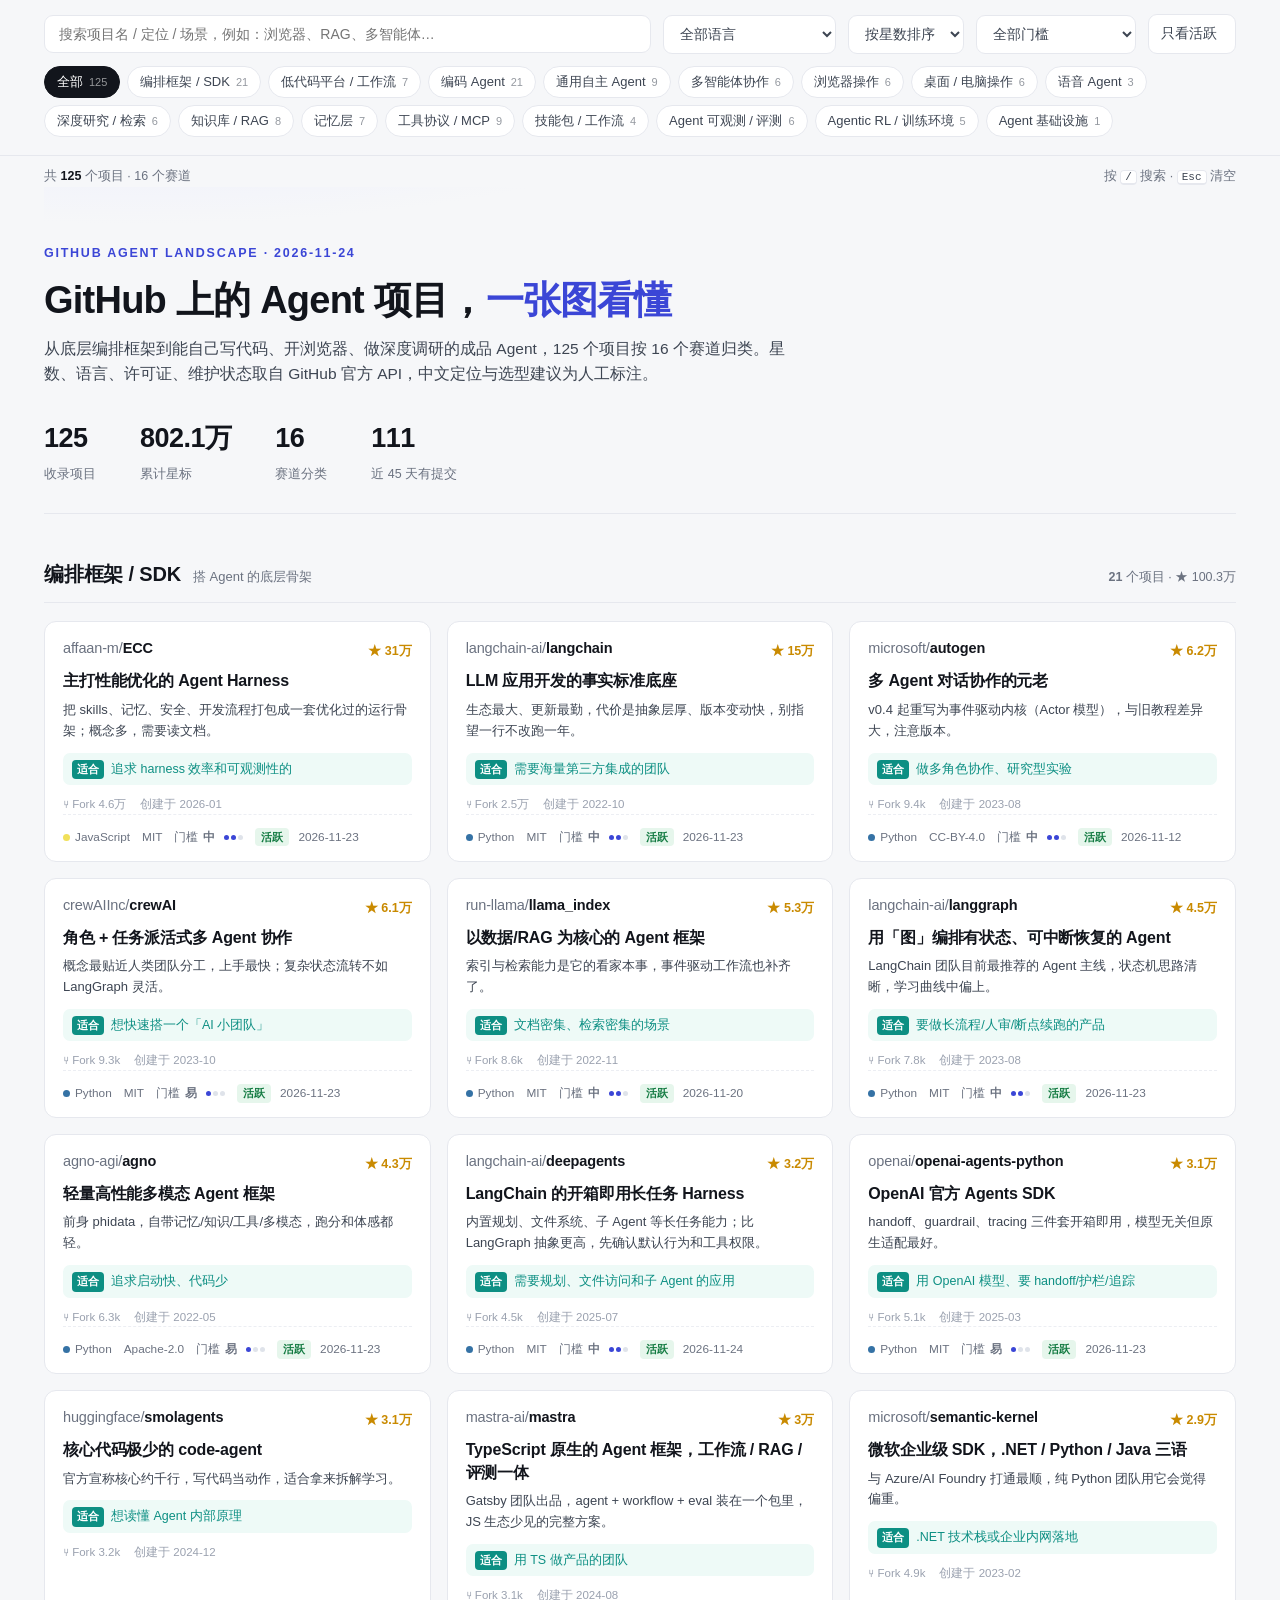
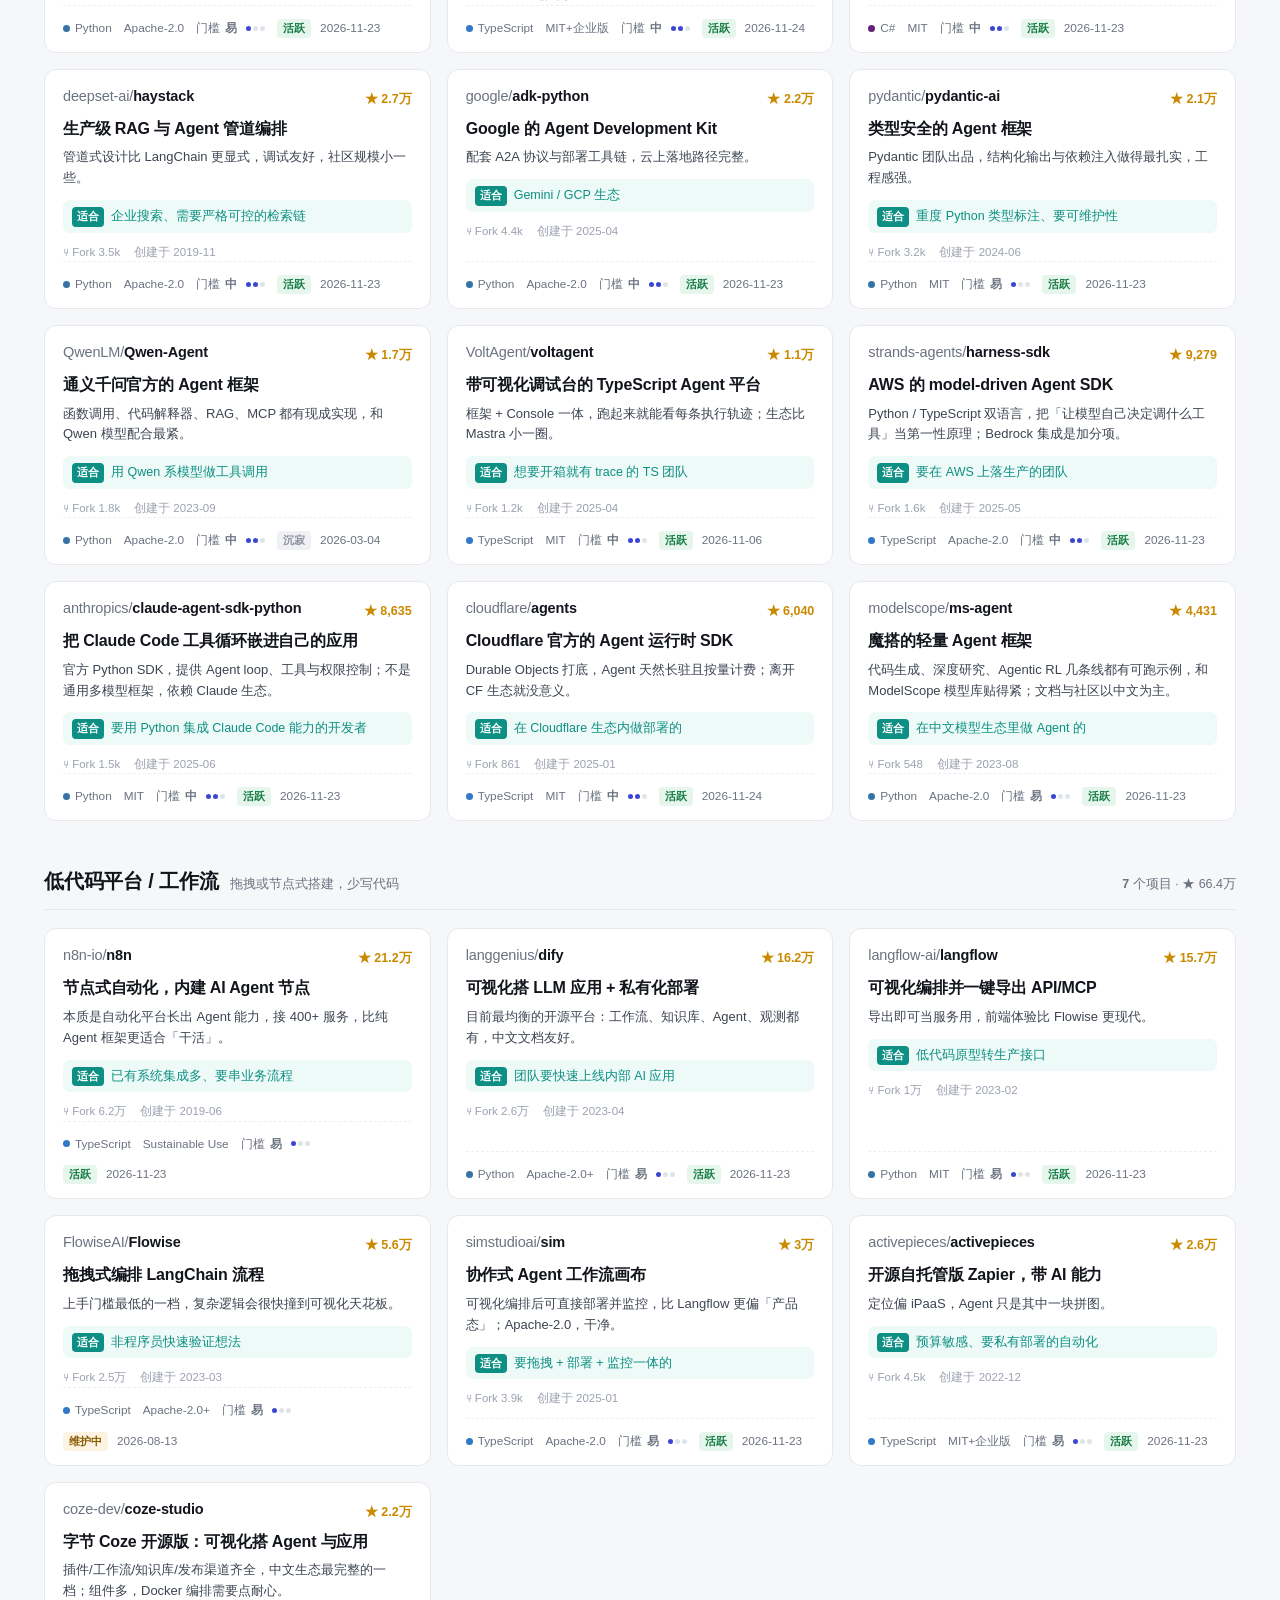
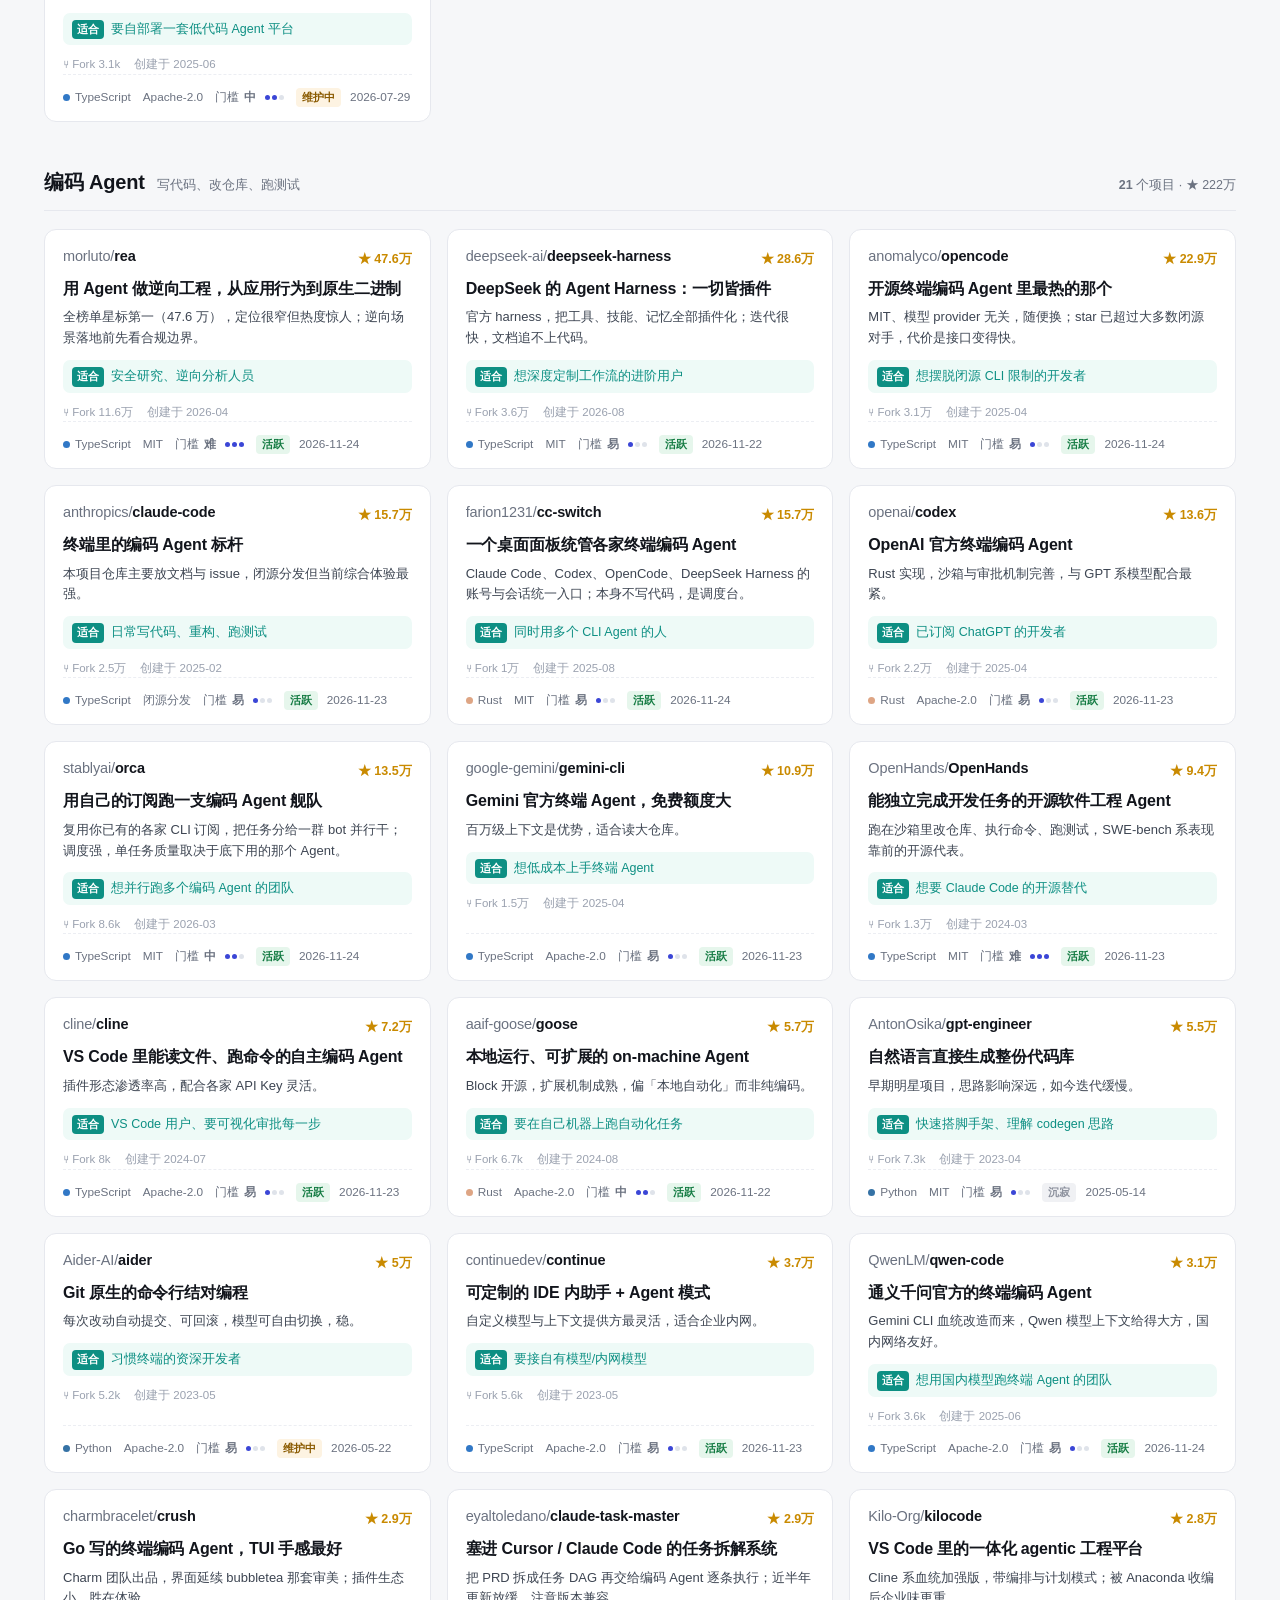
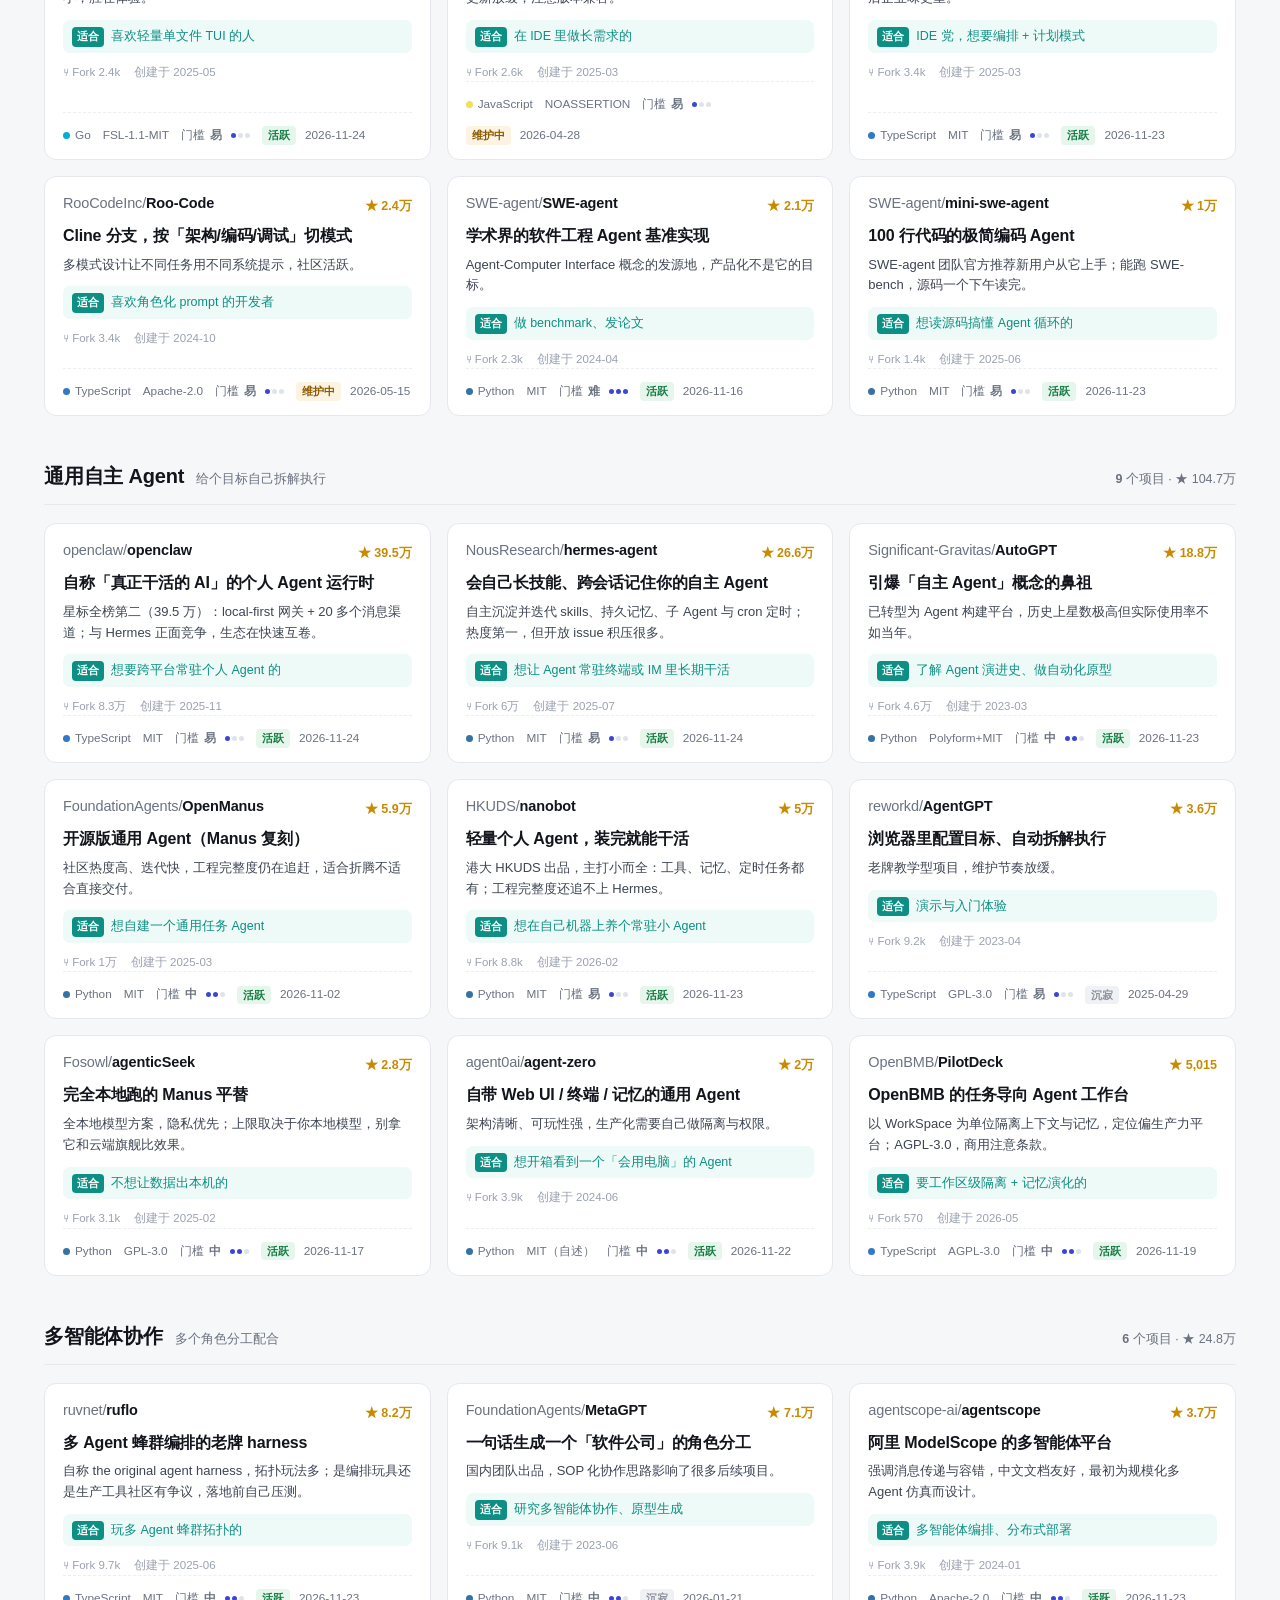
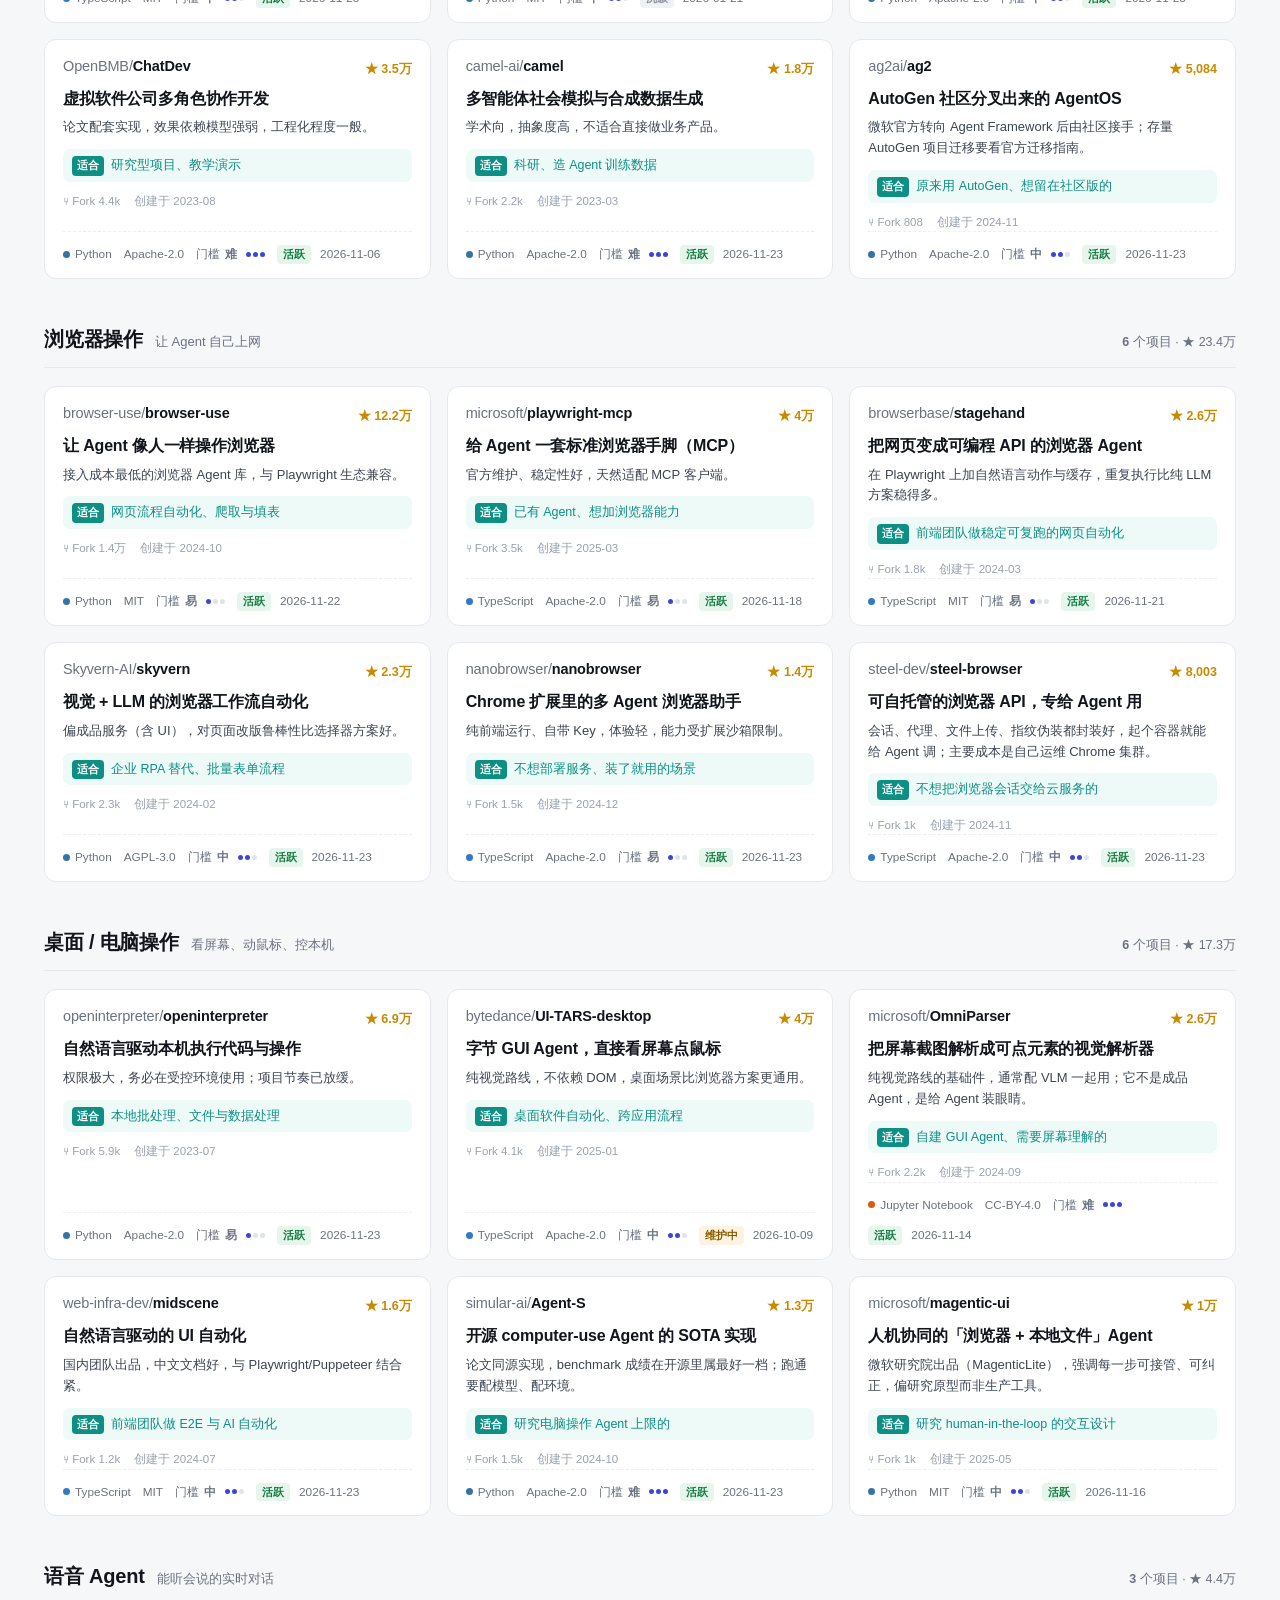
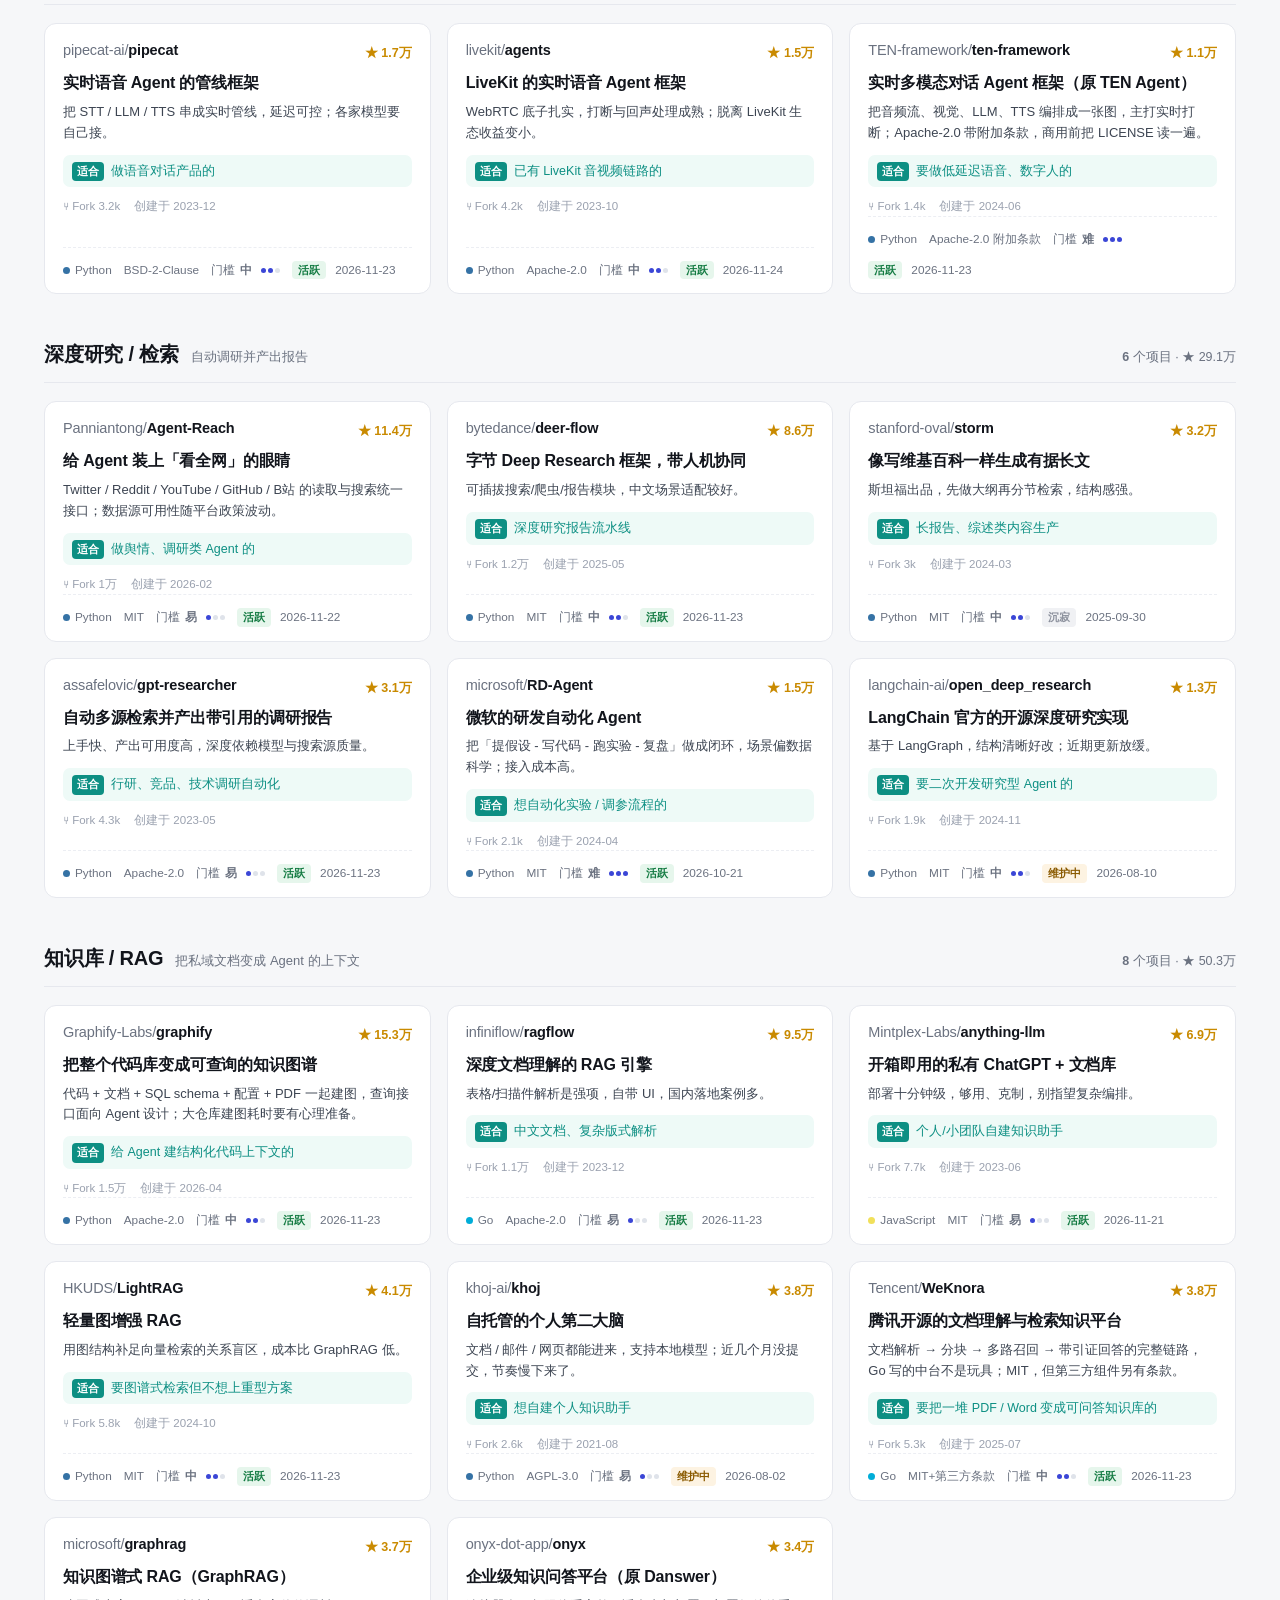
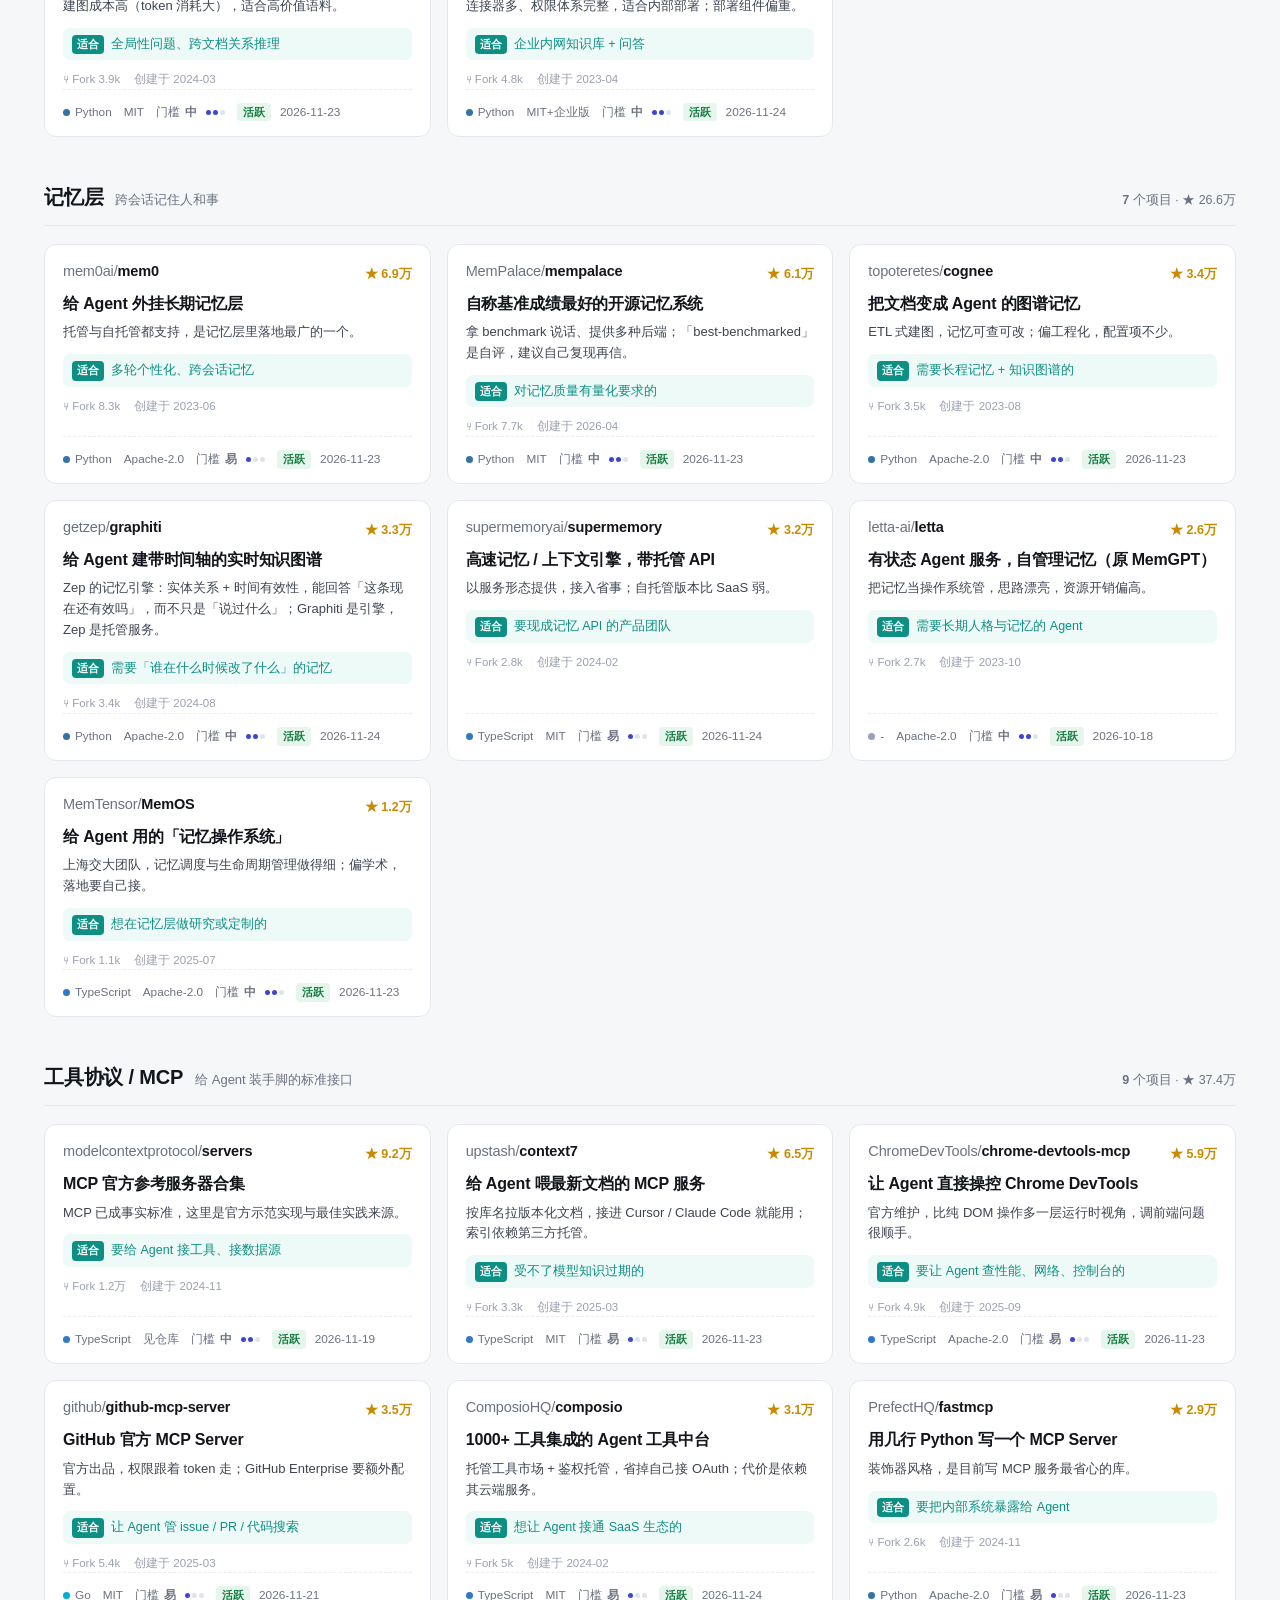
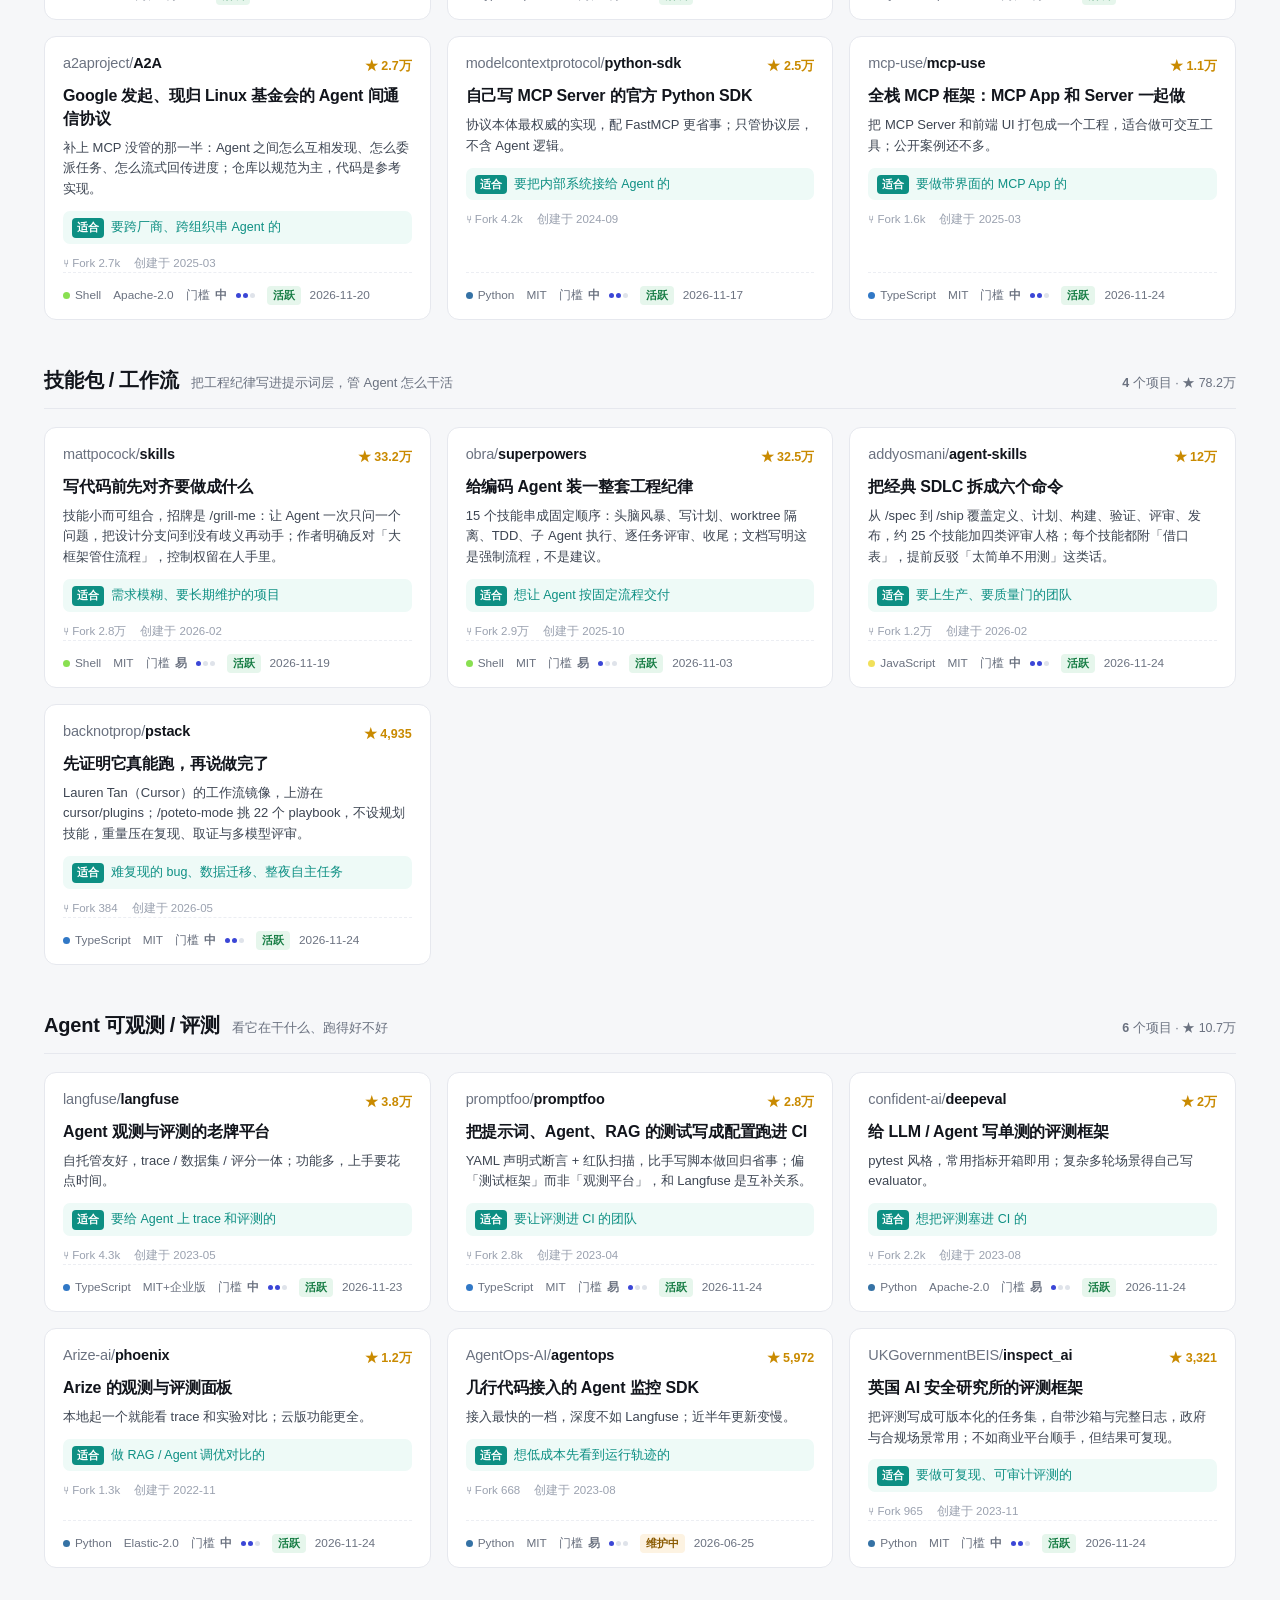
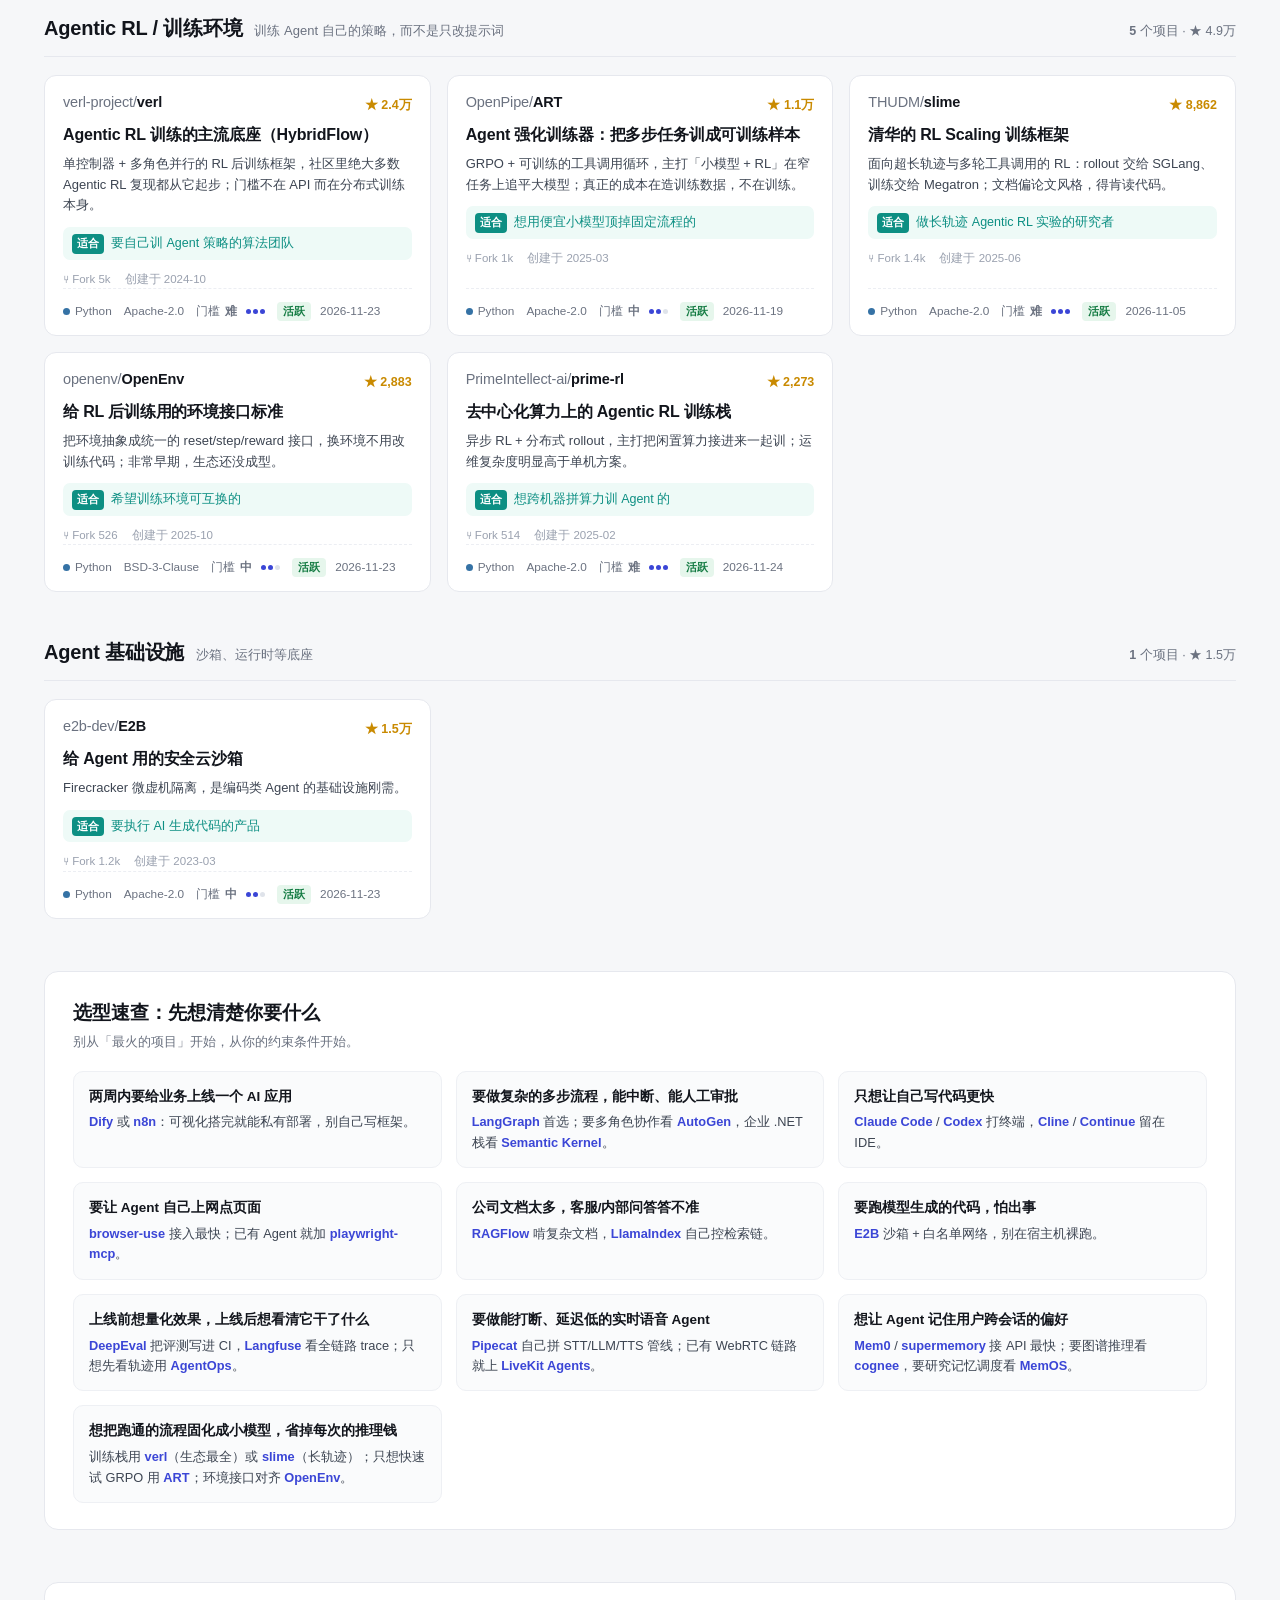
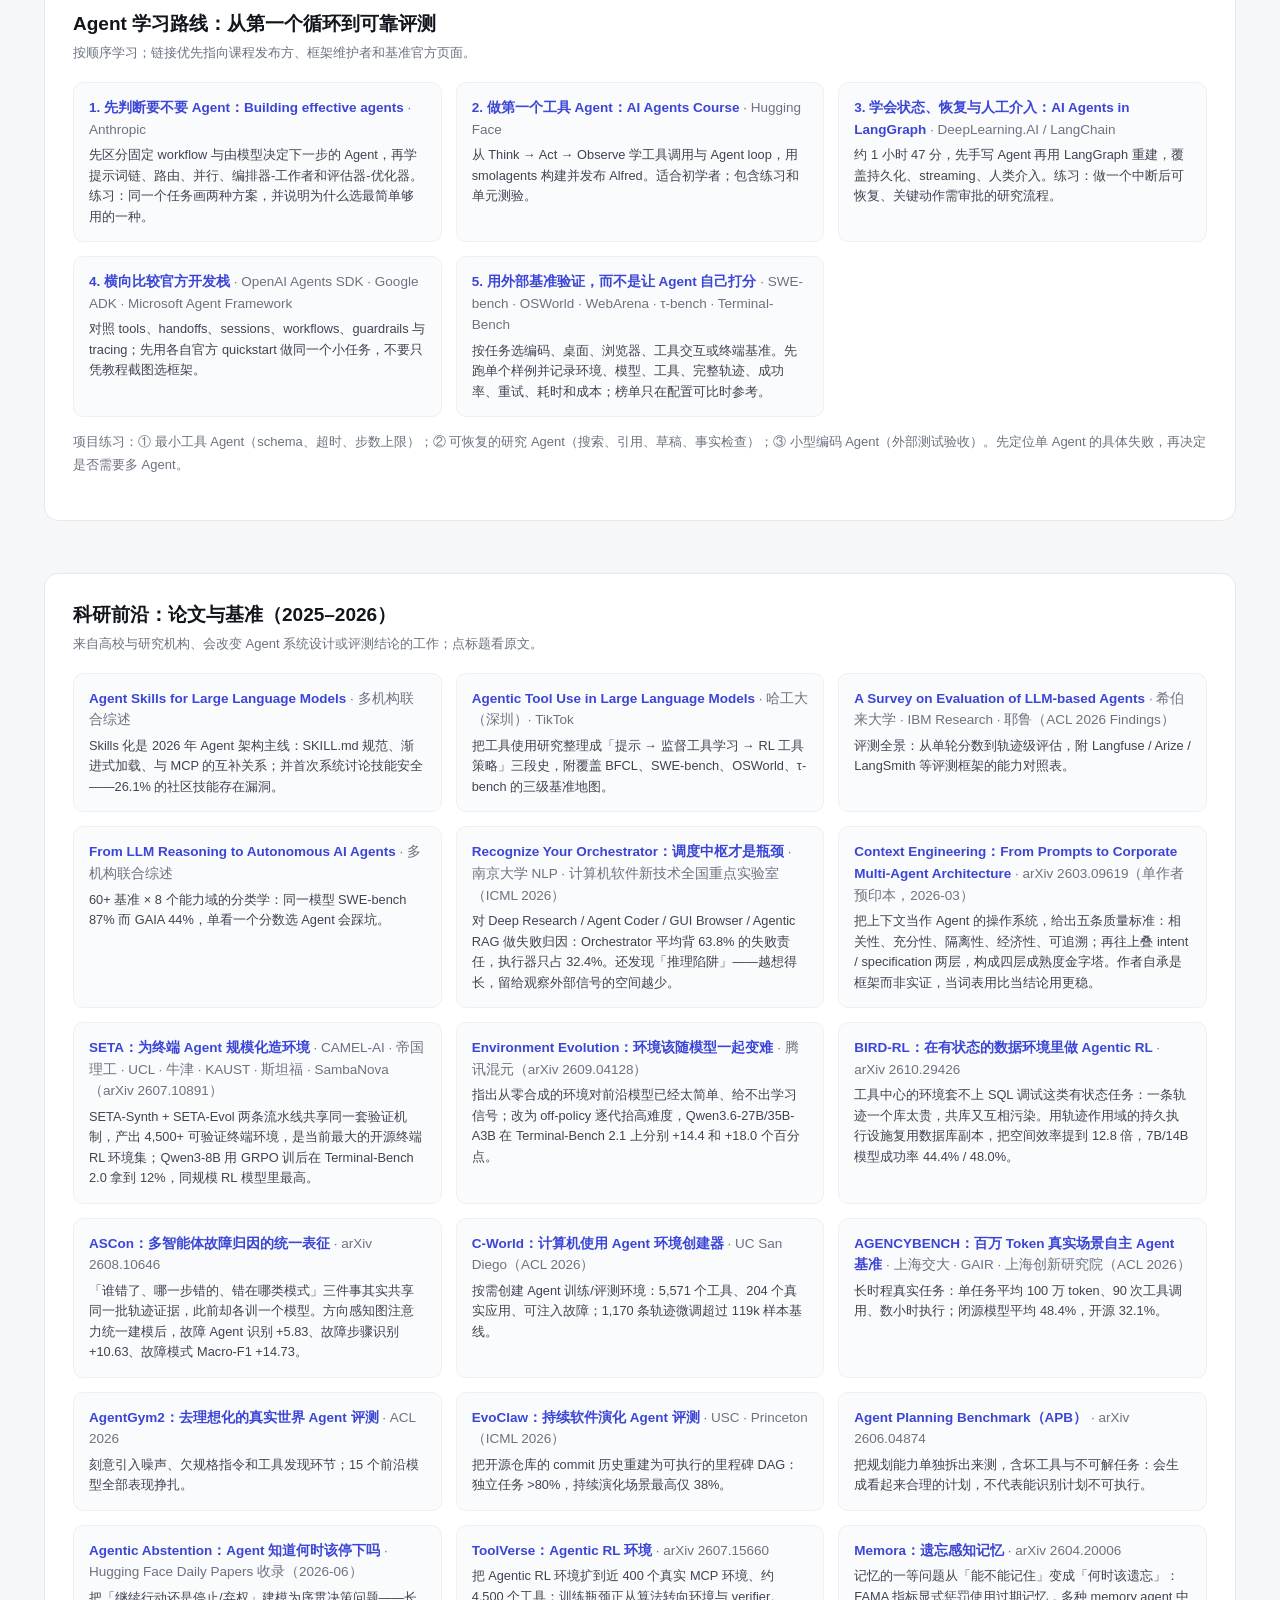
==== commit 1689e4be: "新增第 16 赛道「技能包 / 工作流」，收录 4 个 Agent 技能包 技能包是写给 Agent 看的 Markdown 纪律，本身不做决策，按原口径（能不能自己决定下一步做什么）不该进榜；但选型" ====
--- a/index.html
+++ b/index.html
@@ -43,7 +43,28 @@
 .chip:hover{border-color:#c9cfe0;color:var(--ink)}
 .chip.on{background:var(--ink);color:#fff;border-color:var(--ink)}
 .chip i{font-style:normal;font-size:11px;opacity:.55}
-.count-line{max-width:1240px;margin:10px auto 0;padding:0 24px;font-size:12.5px;color:var(--muted)}
+.tgl{border:1px solid var(--line);background:#fff;color:var(--ink2);font-size:13.5px;padding:10px 12px;
+  border-radius:9px;cursor:pointer;font-family:inherit;display:inline-flex;gap:6px;align-items:center;transition:.15s;
+  white-space:nowrap}
+.tgl:hover{border-color:#c9cfe0;color:var(--ink)}
+.tgl[aria-pressed="true"]{background:var(--ink);color:#fff;border-color:var(--ink)}
+.tgl i{font-style:normal;font-size:11px;opacity:.55}
+.tgl[aria-pressed="true"] i{opacity:.7}
+#reset{display:none;border:1px solid transparent;background:transparent;color:var(--accent);font-size:13px;
+  font-family:inherit;cursor:pointer;padding:8px 6px;border-radius:8px}
+#reset:hover{background:var(--accent-soft)}
+#reset.on{display:inline-block}
+.toolbar.scrolled{box-shadow:0 1px 0 var(--line),0 8px 20px -16px rgba(24,32,60,.45)}
+.count-line{max-width:1240px;margin:10px auto 0;padding:0 24px;font-size:12.5px;color:var(--muted);
+  display:flex;gap:10px;align-items:center;flex-wrap:wrap}
+.count-line b{color:var(--ink);font-weight:650;font-variant-numeric:tabular-nums}
+.count-line kbd{font-family:ui-monospace,SFMono-Regular,Menlo,monospace;font-size:11px;border:1px solid var(--line);
+  border-bottom-width:2px;border-radius:4px;padding:0 4px;background:#fff;color:var(--ink2)}
+.count-line .hint{margin-left:auto}
+@media(max-width:760px){.count-line .hint{display:none}}
+mark{background:#fff2b8;color:inherit;border-radius:3px;padding:0 1px}
+.tag-hit{font-size:10.5px;color:var(--muted);border:1px solid var(--line);border-radius:999px;
+  padding:0 6px;margin-left:6px;background:#fbfbfd;vertical-align:1px;white-space:nowrap}
 
 /* ---------- groups ---------- */
 .group{margin-top:44px}
@@ -94,9 +115,22 @@
 footer{margin-top:44px;padding-top:22px;border-top:1px solid var(--line);font-size:12.5px;color:var(--muted)}
 footer p+p{margin-top:7px}
 .empty{padding:60px 0;text-align:center;color:var(--muted);font-size:14px;display:none}
+.empty button{border:1px solid var(--line);background:#fff;color:var(--accent);font-family:inherit;font-size:13.5px;
+  padding:6px 12px;border-radius:8px;cursor:pointer;margin:0 6px}
+.empty button:hover{background:var(--accent-soft);border-color:#c9cfe0}
 @media(max-width:640px){
   h1{font-size:28px} .wrap{padding:0 16px 60px} header{padding:36px 0 22px}
   .stats{gap:26px} .grid{grid-template-columns:1fr} .toolbar,.tb-in,.chips,.count-line{padding-left:16px;padding-right:16px}
+  /* 窄屏：搜索独占一行，其余控件横滑一行，赛道 chips 也压成单行横滑，避免吸顶栏吃掉半屏 */
+  .toolbar{padding:10px 0 6px}
+  .tb-in{gap:8px}
+  #q{flex:1 1 100%;min-width:0}
+  select,.tgl{padding:8px 10px;font-size:13px}
+  .chips{flex-wrap:nowrap;overflow-x:auto;overscroll-behavior-x:contain;padding:8px 16px 2px;
+    scrollbar-width:none;-webkit-overflow-scrolling:touch}
+  .chips::-webkit-scrollbar{display:none}
+  .chip{flex:0 0 auto}
+  .count-line{margin-top:6px}
 }
 </style>
 </head>
@@ -104,25 +138,34 @@
 <div class="toolbar">
   <div class="tb-in">
     <input id="q" type="search" placeholder="搜索项目名 / 定位 / 场景，例如：浏览器、RAG、多智能体…">
-    <select id="lang"><option value="">全部语言</option><option value="Python">Python (50)</option><option value="TypeScript">TypeScript (28)</option><option value="Go">Go (3)</option><option value="Rust">Rust (2)</option><option value="C#">C# (1)</option><option value="Jupyter Notebook">Jupyter Notebook (1)</option><option value="JavaScript">JavaScript (1)</option><option value="-">- (1)</option></select>
+    <select id="lang"><option value="">全部语言</option><option value="Python">Python (67)</option><option value="TypeScript">TypeScript (41)</option><option value="Go">Go (4)</option><option value="JavaScript">JavaScript (4)</option><option value="Rust">Rust (3)</option><option value="Shell">Shell (3)</option><option value="C#">C# (1)</option><option value="Jupyter Notebook">Jupyter Notebook (1)</option><option value="-">- (1)</option></select>
     <select id="sort">
       <option value="stars">按星数排序</option>
       <option value="upd">按最近更新</option>
     </select>
+    <select id="diff">
+      <option value="">全部门槛</option>
+      <option value="易">门槛 易 · 装完能跑</option>
+      <option value="中">门槛 中 · 要改代码</option>
+      <option value="难">门槛 难 · 要懂架构</option>
+    </select>
+    <button class="tgl" id="act" aria-pressed="false" title="只留 45 天内有提交的项目">只看活跃<i></i></button>
+    <button id="reset">重置</button>
   </div>
-  <div class="chips"><button class="chip on" data-cat="all">全部<i>87</i></button><button class="chip" data-cat="framework">编排框架 / SDK<i>16</i></button><button class="chip" data-cat="platform">低代码平台 / 工作流<i>6</i></button><button class="chip" data-cat="coding">编码 Agent<i>14</i></button><button class="chip" data-cat="auto">通用自主 Agent<i>6</i></button><button class="chip" data-cat="multi">多智能体协作<i>4</i></button><button class="chip" data-cat="browser">浏览器操作<i>5</i></button><button class="chip" data-cat="desktop">桌面 / 电脑操作<i>6</i></button><button class="chip" data-cat="voice">语音 Agent<i>2</i></button><button class="chip" data-cat="research">深度研究 / 检索<i>5</i></button><button class="chip" data-cat="knowledge">知识库 / RAG<i>6</i></button><button class="chip" data-cat="memory">记忆层<i>5</i></button><button class="chip" data-cat="protocol">工具协议 / MCP<i>7</i></button><button class="chip" data-cat="eval">Agent 可观测 / 评测<i>4</i></button><button class="chip" data-cat="infra">Agent 基础设施<i>1</i></button></div>
+  <div class="chips"><button class="chip on" data-cat="all">全部<i>125</i></button><button class="chip" data-cat="framework">编排框架 / SDK<i>21</i></button><button class="chip" data-cat="platform">低代码平台 / 工作流<i>7</i></button><button class="chip" data-cat="coding">编码 Agent<i>21</i></button><button class="chip" data-cat="auto">通用自主 Agent<i>9</i></button><button class="chip" data-cat="multi">多智能体协作<i>6</i></button><button class="chip" data-cat="browser">浏览器操作<i>6</i></button><button class="chip" data-cat="desktop">桌面 / 电脑操作<i>6</i></button><button class="chip" data-cat="voice">语音 Agent<i>3</i></button><button class="chip" data-cat="research">深度研究 / 检索<i>6</i></button><button class="chip" data-cat="knowledge">知识库 / RAG<i>8</i></button><button class="chip" data-cat="memory">记忆层<i>7</i></button><button class="chip" data-cat="protocol">工具协议 / MCP<i>9</i></button><button class="chip" data-cat="skills">技能包 / 工作流<i>4</i></button><button class="chip" data-cat="eval">Agent 可观测 / 评测<i>6</i></button><button class="chip" data-cat="rl">Agentic RL / 训练环境<i>5</i></button><button class="chip" data-cat="infra">Agent 基础设施<i>1</i></button></div>
 </div>
+<div class="count-line"><span id="cnt"></span><span class="hint">按 <kbd>/</kbd> 搜索 · <kbd>Esc</kbd> 清空</span></div>
 
 <div class="wrap">
 <header>
   <div class="kicker">GitHub Agent Landscape · 2026-11-24</div>
   <h1>GitHub 上的 Agent 项目，<em>一张图看懂</em></h1>
-  <p class="lede">从底层编排框架到能自己写代码、开浏览器、做深度调研的成品 Agent，87 个项目按 14 个赛道归类。星数、语言、许可证、维护状态取自 GitHub 官方 API，中文定位与选型建议为人工标注。</p>
+  <p class="lede">从底层编排框架到能自己写代码、开浏览器、做深度调研的成品 Agent，125 个项目按 16 个赛道归类。星数、语言、许可证、维护状态取自 GitHub 官方 API，中文定位与选型建议为人工标注。</p>
   <div class="stats">
-    <div class="stat"><b>87</b><span>收录项目</span></div>
-    <div class="stat"><b>465.7万</b><span>累计星标</span></div>
-    <div class="stat"><b>14</b><span>赛道分类</span></div>
-    <div class="stat"><b>74</b><span>近 45 天有提交</span></div>
+    <div class="stat"><b>125</b><span>收录项目</span></div>
+    <div class="stat"><b>802.1万</b><span>累计星标</span></div>
+    <div class="stat"><b>16</b><span>赛道分类</span></div>
+    <div class="stat"><b>111</b><span>近 45 天有提交</span></div>
   </div>
 </header>
 
@@ -130,11 +173,33 @@
     <div class="group-head">
       <h2>编排框架 / SDK</h2>
       <span class="gsub">搭 Agent 的底层骨架</span>
-      <span class="gcount"><b class="gc-n">16</b> 个项目 · ★ 64.3万</span>
+      <span class="gcount"><b class="gc-n">21</b> 个项目 · ★ <span class="gc-s">100.3万</span></span>
     </div>
     <div class="grid">
+    <article class="card" data-cat="framework" data-lang="JavaScript"
+             data-name="affaan-m/ecc 主打性能优化的 agent harness 追求 harness 效率和可观测性的 把 skills、记忆、安全、开发流程打包成一套优化过的运行骨架；概念多，需要读文档。"
+             data-diff="中" data-act="1" data-topics="ai-agents anthropic claude claude-code developer-tools llm"
+             data-stars="309604" data-upd="2026-11-23">
+      <div class="card-top">
+        <a class="repo" href="https://github.com/affaan-m/ECC" target="_blank" rel="noopener">
+          <span class="owner">affaan-m/</span><span class="name">ECC</span>
+        </a>
+        <span class="stars" title="309,604 stars">★ 31万</span>
+      </div>
+      <h3 class="pitch">主打性能优化的 Agent Harness</h3>
+      <p class="note">把 skills、记忆、安全、开发流程打包成一套优化过的运行骨架；概念多，需要读文档。</p>
+      <div class="fit"><span class="fitk">适合</span><span class="fitv">追求 harness 效率和可观测性的</span></div>
+      <div class="topics"><span>⑂ Fork 4.6万</span><span>创建于 2026-01</span></div>
+      <div class="card-foot">
+        <span class="meta-item lang"><i class="ldot" style="background:#f1e05a"></i>JavaScript</span>
+        <span class="meta-item">MIT</span>
+        <span class="meta-item diff">门槛 <b>中</b><span class="dots"><i class="dot on"></i><i class="dot on"></i><i class="dot "></i></span></span>
+        <span class="meta-item upd"><span class="s s-on">活跃</span>2026-11-23</span>
+      </div>
+    </article>
     <article class="card" data-cat="framework" data-lang="Python"
-             data-name="langchain-ai/langchain LLM 应用开发的事实标准底座 需要海量第三方集成的团队 生态最大、更新最勤，代价是抽象层厚、版本变动快，别指望一行不改跑一年。 agents ai ai-agents anthropic chatgpt deepagents"
+             data-name="langchain-ai/langchain llm 应用开发的事实标准底座 需要海量第三方集成的团队 生态最大、更新最勤，代价是抽象层厚、版本变动快，别指望一行不改跑一年。"
+             data-diff="中" data-act="1" data-topics="agents ai ai-agents anthropic chatgpt deepagents"
              data-stars="149959" data-upd="2026-11-23">
       <div class="card-top">
         <a class="repo" href="https://github.com/langchain-ai/langchain" target="_blank" rel="noopener">
@@ -144,7 +209,7 @@
       </div>
       <h3 class="pitch">LLM 应用开发的事实标准底座</h3>
       <p class="note">生态最大、更新最勤，代价是抽象层厚、版本变动快，别指望一行不改跑一年。</p>
-      <div class="fit"><span class="fitk">适合</span>需要海量第三方集成的团队</div>
+      <div class="fit"><span class="fitk">适合</span><span class="fitv">需要海量第三方集成的团队</span></div>
       <div class="topics"><span>⑂ Fork 2.5万</span><span>创建于 2022-10</span></div>
       <div class="card-foot">
         <span class="meta-item lang"><i class="ldot" style="background:#3572A5"></i>Python</span>
@@ -154,7 +219,8 @@
       </div>
     </article>
     <article class="card" data-cat="framework" data-lang="Python"
-             data-name="microsoft/autogen 多 Agent 对话协作的元老 做多角色协作、研究型实验 v0.4 起重写为事件驱动内核（Actor 模型），与旧教程差异大，注意版本。 agentic agentic-agi agents ai autogen autogen-ecosystem"
+             data-name="microsoft/autogen 多 agent 对话协作的元老 做多角色协作、研究型实验 v0.4 起重写为事件驱动内核（actor 模型），与旧教程差异大，注意版本。"
+             data-diff="中" data-act="1" data-topics="agentic agentic-agi agents ai autogen autogen-ecosystem"
              data-stars="61965" data-upd="2026-11-12">
       <div class="card-top">
         <a class="repo" href="https://github.com/microsoft/autogen" target="_blank" rel="noopener">
@@ -164,7 +230,7 @@
       </div>
       <h3 class="pitch">多 Agent 对话协作的元老</h3>
       <p class="note">v0.4 起重写为事件驱动内核（Actor 模型），与旧教程差异大，注意版本。</p>
-      <div class="fit"><span class="fitk">适合</span>做多角色协作、研究型实验</div>
+      <div class="fit"><span class="fitk">适合</span><span class="fitv">做多角色协作、研究型实验</span></div>
       <div class="topics"><span>⑂ Fork 9.4k</span><span>创建于 2023-08</span></div>
       <div class="card-foot">
         <span class="meta-item lang"><i class="ldot" style="background:#3572A5"></i>Python</span>
@@ -174,7 +240,8 @@
       </div>
     </article>
     <article class="card" data-cat="framework" data-lang="Python"
-             data-name="crewaiinc/crewai 角色 + 任务派活式多 Agent 协作 想快速搭一个「AI 小团队」 概念最贴近人类团队分工，上手最快；复杂状态流转不如 LangGraph 灵活。 agents ai ai-agents aiagentframework llms"
+             data-name="crewaiinc/crewai 角色 + 任务派活式多 agent 协作 想快速搭一个「ai 小团队」 概念最贴近人类团队分工，上手最快；复杂状态流转不如 langgraph 灵活。"
+             data-diff="易" data-act="1" data-topics="agents ai ai-agents aiagentframework llms"
              data-stars="61202" data-upd="2026-11-23">
       <div class="card-top">
         <a class="repo" href="https://github.com/crewAIInc/crewAI" target="_blank" rel="noopener">
@@ -184,7 +251,7 @@
       </div>
       <h3 class="pitch">角色 + 任务派活式多 Agent 协作</h3>
       <p class="note">概念最贴近人类团队分工，上手最快；复杂状态流转不如 LangGraph 灵活。</p>
-      <div class="fit"><span class="fitk">适合</span>想快速搭一个「AI 小团队」</div>
+      <div class="fit"><span class="fitk">适合</span><span class="fitv">想快速搭一个「AI 小团队」</span></div>
       <div class="topics"><span>⑂ Fork 9.3k</span><span>创建于 2023-10</span></div>
       <div class="card-foot">
         <span class="meta-item lang"><i class="ldot" style="background:#3572A5"></i>Python</span>
@@ -194,7 +261,8 @@
       </div>
     </article>
     <article class="card" data-cat="framework" data-lang="Python"
-             data-name="run-llama/llama_index 以数据/RAG 为核心的 Agent 框架 文档密集、检索密集的场景 索引与检索能力是它的看家本事，事件驱动工作流也补齐了。 agents application data fine-tuning framework llamaindex"
+             data-name="run-llama/llama_index 以数据/rag 为核心的 agent 框架 文档密集、检索密集的场景 索引与检索能力是它的看家本事，事件驱动工作流也补齐了。"
+             data-diff="中" data-act="1" data-topics="agents application data fine-tuning framework llamaindex"
              data-stars="52987" data-upd="2026-11-20">
       <div class="card-top">
         <a class="repo" href="https://github.com/run-llama/llama_index" target="_blank" rel="noopener">
@@ -204,7 +272,7 @@
       </div>
       <h3 class="pitch">以数据/RAG 为核心的 Agent 框架</h3>
       <p class="note">索引与检索能力是它的看家本事，事件驱动工作流也补齐了。</p>
-      <div class="fit"><span class="fitk">适合</span>文档密集、检索密集的场景</div>
+      <div class="fit"><span class="fitk">适合</span><span class="fitv">文档密集、检索密集的场景</span></div>
       <div class="topics"><span>⑂ Fork 8.6k</span><span>创建于 2022-11</span></div>
       <div class="card-foot">
         <span class="meta-item lang"><i class="ldot" style="background:#3572A5"></i>Python</span>
@@ -214,7 +282,8 @@
       </div>
     </article>
     <article class="card" data-cat="framework" data-lang="Python"
-             data-name="langchain-ai/langgraph 用「图」编排有状态、可中断恢复的 Agent 要做长流程/人审/断点续跑的产品 LangChain 团队目前最推荐的 Agent 主线，状态机思路清晰，学习曲线中偏上。 agents ai ai-agents chatgpt deepagents enterprise"
+             data-name="langchain-ai/langgraph 用「图」编排有状态、可中断恢复的 agent 要做长流程/人审/断点续跑的产品 langchain 团队目前最推荐的 agent 主线，状态机思路清晰，学习曲线中偏上。"
+             data-diff="中" data-act="1" data-topics="agents ai ai-agents chatgpt deepagents enterprise"
              data-stars="45310" data-upd="2026-11-23">
       <div class="card-top">
         <a class="repo" href="https://github.com/langchain-ai/langgraph" target="_blank" rel="noopener">
@@ -224,7 +293,7 @@
       </div>
       <h3 class="pitch">用「图」编排有状态、可中断恢复的 Agent</h3>
       <p class="note">LangChain 团队目前最推荐的 Agent 主线，状态机思路清晰，学习曲线中偏上。</p>
-      <div class="fit"><span class="fitk">适合</span>要做长流程/人审/断点续跑的产品</div>
+      <div class="fit"><span class="fitk">适合</span><span class="fitv">要做长流程/人审/断点续跑的产品</span></div>
       <div class="topics"><span>⑂ Fork 7.8k</span><span>创建于 2023-08</span></div>
       <div class="card-foot">
         <span class="meta-item lang"><i class="ldot" style="background:#3572A5"></i>Python</span>
@@ -234,7 +303,8 @@
       </div>
     </article>
     <article class="card" data-cat="framework" data-lang="Python"
-             data-name="agno-agi/agno 轻量高性能多模态 Agent 框架 追求启动快、代码少 前身 phidata，自带记忆/知识/工具/多模态，跑分和体感都轻。 agents ai ai-agents developer-tools python"
+             data-name="agno-agi/agno 轻量高性能多模态 agent 框架 追求启动快、代码少 前身 phidata，自带记忆/知识/工具/多模态，跑分和体感都轻。"
+             data-diff="易" data-act="1" data-topics="agents ai ai-agents developer-tools python"
              data-stars="43269" data-upd="2026-11-23">
       <div class="card-top">
         <a class="repo" href="https://github.com/agno-agi/agno" target="_blank" rel="noopener">
@@ -244,7 +314,7 @@
       </div>
       <h3 class="pitch">轻量高性能多模态 Agent 框架</h3>
       <p class="note">前身 phidata，自带记忆/知识/工具/多模态，跑分和体感都轻。</p>
-      <div class="fit"><span class="fitk">适合</span>追求启动快、代码少</div>
+      <div class="fit"><span class="fitk">适合</span><span class="fitv">追求启动快、代码少</span></div>
       <div class="topics"><span>⑂ Fork 6.3k</span><span>创建于 2022-05</span></div>
       <div class="card-foot">
         <span class="meta-item lang"><i class="ldot" style="background:#3572A5"></i>Python</span>
@@ -254,7 +324,29 @@
       </div>
     </article>
     <article class="card" data-cat="framework" data-lang="Python"
-             data-name="openai/openai-agents-python OpenAI 官方 Agents SDK 用 OpenAI 模型、要 handoff/护栏/追踪 handoff、guardrail、tracing 三件套开箱即用，模型无关但原生适配最好。 agents ai framework harness llm openai"
+             data-name="langchain-ai/deepagents langchain 的开箱即用长任务 harness 需要规划、文件访问和子 agent 的应用 内置规划、文件系统、子 agent 等长任务能力；比 langgraph 抽象更高，先确认默认行为和工具权限。"
+             data-diff="中" data-act="1" data-topics="ai deepagents harness harness-engineering langchain langgraph"
+             data-stars="31543" data-upd="2026-11-24">
+      <div class="card-top">
+        <a class="repo" href="https://github.com/langchain-ai/deepagents" target="_blank" rel="noopener">
+          <span class="owner">langchain-ai/</span><span class="name">deepagents</span>
+        </a>
+        <span class="stars" title="31,543 stars">★ 3.2万</span>
+      </div>
+      <h3 class="pitch">LangChain 的开箱即用长任务 Harness</h3>
+      <p class="note">内置规划、文件系统、子 Agent 等长任务能力；比 LangGraph 抽象更高，先确认默认行为和工具权限。</p>
+      <div class="fit"><span class="fitk">适合</span><span class="fitv">需要规划、文件访问和子 Agent 的应用</span></div>
+      <div class="topics"><span>⑂ Fork 4.5k</span><span>创建于 2025-07</span></div>
+      <div class="card-foot">
+        <span class="meta-item lang"><i class="ldot" style="background:#3572A5"></i>Python</span>
+        <span class="meta-item">MIT</span>
+        <span class="meta-item diff">门槛 <b>中</b><span class="dots"><i class="dot on"></i><i class="dot on"></i><i class="dot "></i></span></span>
+        <span class="meta-item upd"><span class="s s-on">活跃</span>2026-11-24</span>
+      </div>
+    </article>
+    <article class="card" data-cat="framework" data-lang="Python"
+             data-name="openai/openai-agents-python openai 官方 agents sdk 用 openai 模型、要 handoff/护栏/追踪 handoff、guardrail、tracing 三件套开箱即用，模型无关但原生适配最好。"
+             data-diff="易" data-act="1" data-topics="agents ai framework harness llm openai"
              data-stars="30841" data-upd="2026-11-23">
       <div class="card-top">
         <a class="repo" href="https://github.com/openai/openai-agents-python" target="_blank" rel="noopener">
@@ -264,7 +356,7 @@
       </div>
       <h3 class="pitch">OpenAI 官方 Agents SDK</h3>
       <p class="note">handoff、guardrail、tracing 三件套开箱即用，模型无关但原生适配最好。</p>
-      <div class="fit"><span class="fitk">适合</span>用 OpenAI 模型、要 handoff/护栏/追踪</div>
+      <div class="fit"><span class="fitk">适合</span><span class="fitv">用 OpenAI 模型、要 handoff/护栏/追踪</span></div>
       <div class="topics"><span>⑂ Fork 5.1k</span><span>创建于 2025-03</span></div>
       <div class="card-foot">
         <span class="meta-item lang"><i class="ldot" style="background:#3572A5"></i>Python</span>
@@ -274,7 +366,8 @@
       </div>
     </article>
     <article class="card" data-cat="framework" data-lang="Python"
-             data-name="huggingface/smolagents 核心代码极少的 code-agent 想读懂 Agent 内部原理 官方宣称核心约千行，写代码当动作，适合拿来拆解学习。 "
+             data-name="huggingface/smolagents 核心代码极少的 code-agent 想读懂 agent 内部原理 官方宣称核心约千行，写代码当动作，适合拿来拆解学习。"
+             data-diff="易" data-act="1" data-topics=""
              data-stars="30501" data-upd="2026-11-23">
       <div class="card-top">
         <a class="repo" href="https://github.com/huggingface/smolagents" target="_blank" rel="noopener">
@@ -284,7 +377,7 @@
       </div>
       <h3 class="pitch">核心代码极少的 code-agent</h3>
       <p class="note">官方宣称核心约千行，写代码当动作，适合拿来拆解学习。</p>
-      <div class="fit"><span class="fitk">适合</span>想读懂 Agent 内部原理</div>
+      <div class="fit"><span class="fitk">适合</span><span class="fitv">想读懂 Agent 内部原理</span></div>
       <div class="topics"><span>⑂ Fork 3.2k</span><span>创建于 2024-12</span></div>
       <div class="card-foot">
         <span class="meta-item lang"><i class="ldot" style="background:#3572A5"></i>Python</span>
@@ -294,7 +387,8 @@
       </div>
     </article>
     <article class="card" data-cat="framework" data-lang="TypeScript"
-             data-name="mastra-ai/mastra TypeScript 原生的 Agent 框架，工作流 / RAG / 评测一体 用 TS 做产品的团队 Gatsby 团队出品，agent + workflow + eval 装在一个包里，JS 生态少见的完整方案。 agents ai chatbots evals javascript llm"
+             data-name="mastra-ai/mastra typescript 原生的 agent 框架，工作流 / rag / 评测一体 用 ts 做产品的团队 gatsby 团队出品，agent + workflow + eval 装在一个包里，js 生态少见的完整方案。"
+             data-diff="中" data-act="1" data-topics="agents ai chatbots evals javascript llm"
              data-stars="29771" data-upd="2026-11-24">
       <div class="card-top">
         <a class="repo" href="https://github.com/mastra-ai/mastra" target="_blank" rel="noopener">
@@ -304,7 +398,7 @@
       </div>
       <h3 class="pitch">TypeScript 原生的 Agent 框架，工作流 / RAG / 评测一体</h3>
       <p class="note">Gatsby 团队出品，agent + workflow + eval 装在一个包里，JS 生态少见的完整方案。</p>
-      <div class="fit"><span class="fitk">适合</span>用 TS 做产品的团队</div>
+      <div class="fit"><span class="fitk">适合</span><span class="fitv">用 TS 做产品的团队</span></div>
       <div class="topics"><span>⑂ Fork 3.1k</span><span>创建于 2024-08</span></div>
       <div class="card-foot">
         <span class="meta-item lang"><i class="ldot" style="background:#3178c6"></i>TypeScript</span>
@@ -314,7 +408,8 @@
       </div>
     </article>
     <article class="card" data-cat="framework" data-lang="C#"
-             data-name="microsoft/semantic-kernel 微软企业级 SDK，.NET / Python / Java 三语 .NET 技术栈或企业内网落地 与 Azure/AI Foundry 打通最顺，纯 Python 团队用它会觉得偏重。 ai artificial-intelligence llm openai sdk"
+             data-name="microsoft/semantic-kernel 微软企业级 sdk，.net / python / java 三语 .net 技术栈或企业内网落地 与 azure/ai foundry 打通最顺，纯 python 团队用它会觉得偏重。"
+             data-diff="中" data-act="1" data-topics="ai artificial-intelligence llm openai sdk"
              data-stars="28794" data-upd="2026-11-23">
       <div class="card-top">
         <a class="repo" href="https://github.com/microsoft/semantic-kernel" target="_blank" rel="noopener">
@@ -324,7 +419,7 @@
       </div>
       <h3 class="pitch">微软企业级 SDK，.NET / Python / Java 三语</h3>
       <p class="note">与 Azure/AI Foundry 打通最顺，纯 Python 团队用它会觉得偏重。</p>
-      <div class="fit"><span class="fitk">适合</span>.NET 技术栈或企业内网落地</div>
+      <div class="fit"><span class="fitk">适合</span><span class="fitv">.NET 技术栈或企业内网落地</span></div>
       <div class="topics"><span>⑂ Fork 4.9k</span><span>创建于 2023-02</span></div>
       <div class="card-foot">
         <span class="meta-item lang"><i class="ldot" style="background:#68217a"></i>C#</span>
@@ -334,7 +429,8 @@
       </div>
     </article>
     <article class="card" data-cat="framework" data-lang="Python"
-             data-name="deepset-ai/haystack 生产级 RAG 与 Agent 管道编排 企业搜索、需要严格可控的检索链 管道式设计比 LangChain 更显式，调试友好，社区规模小一些。 agent-framework agentic-ai agentic-rag agents ai ai-agents"
+             data-name="deepset-ai/haystack 生产级 rag 与 agent 管道编排 企业搜索、需要严格可控的检索链 管道式设计比 langchain 更显式，调试友好，社区规模小一些。"
+             data-diff="中" data-act="1" data-topics="agent-framework agentic-ai agentic-rag agents ai ai-agents"
              data-stars="27084" data-upd="2026-11-23">
       <div class="card-top">
         <a class="repo" href="https://github.com/deepset-ai/haystack" target="_blank" rel="noopener">
@@ -344,7 +440,7 @@
       </div>
       <h3 class="pitch">生产级 RAG 与 Agent 管道编排</h3>
       <p class="note">管道式设计比 LangChain 更显式，调试友好，社区规模小一些。</p>
-      <div class="fit"><span class="fitk">适合</span>企业搜索、需要严格可控的检索链</div>
+      <div class="fit"><span class="fitk">适合</span><span class="fitv">企业搜索、需要严格可控的检索链</span></div>
       <div class="topics"><span>⑂ Fork 3.5k</span><span>创建于 2019-11</span></div>
       <div class="card-foot">
         <span class="meta-item lang"><i class="ldot" style="background:#3572A5"></i>Python</span>
@@ -354,7 +450,8 @@
       </div>
     </article>
     <article class="card" data-cat="framework" data-lang="Python"
-             data-name="google/adk-python Google 的 Agent Development Kit Gemini / GCP 生态 配套 A2A 协议与部署工具链，云上落地路径完整。 agent agentic agentic-ai agents agents-sdk ai"
+             data-name="google/adk-python google 的 agent development kit gemini / gcp 生态 配套 a2a 协议与部署工具链，云上落地路径完整。"
+             data-diff="中" data-act="1" data-topics="agent agentic agentic-ai agents agents-sdk ai"
              data-stars="22324" data-upd="2026-11-23">
       <div class="card-top">
         <a class="repo" href="https://github.com/google/adk-python" target="_blank" rel="noopener">
@@ -364,7 +461,7 @@
       </div>
       <h3 class="pitch">Google 的 Agent Development Kit</h3>
       <p class="note">配套 A2A 协议与部署工具链，云上落地路径完整。</p>
-      <div class="fit"><span class="fitk">适合</span>Gemini / GCP 生态</div>
+      <div class="fit"><span class="fitk">适合</span><span class="fitv">Gemini / GCP 生态</span></div>
       <div class="topics"><span>⑂ Fork 4.4k</span><span>创建于 2025-04</span></div>
       <div class="card-foot">
         <span class="meta-item lang"><i class="ldot" style="background:#3572A5"></i>Python</span>
@@ -374,7 +471,8 @@
       </div>
     </article>
     <article class="card" data-cat="framework" data-lang="Python"
-             data-name="pydantic/pydantic-ai 类型安全的 Agent 框架 重度 Python 类型标注、要可维护性 Pydantic 团队出品，结构化输出与依赖注入做得最扎实，工程感强。 agent-framework genai harness harness-engineering llm pydantic"
+             data-name="pydantic/pydantic-ai 类型安全的 agent 框架 重度 python 类型标注、要可维护性 pydantic 团队出品，结构化输出与依赖注入做得最扎实，工程感强。"
+             data-diff="易" data-act="1" data-topics="agent-framework genai harness harness-engineering llm pydantic"
              data-stars="21351" data-upd="2026-11-23">
       <div class="card-top">
         <a class="repo" href="https://github.com/pydantic/pydantic-ai" target="_blank" rel="noopener">
@@ -384,7 +482,7 @@
       </div>
       <h3 class="pitch">类型安全的 Agent 框架</h3>
       <p class="note">Pydantic 团队出品，结构化输出与依赖注入做得最扎实，工程感强。</p>
-      <div class="fit"><span class="fitk">适合</span>重度 Python 类型标注、要可维护性</div>
+      <div class="fit"><span class="fitk">适合</span><span class="fitv">重度 Python 类型标注、要可维护性</span></div>
       <div class="topics"><span>⑂ Fork 3.2k</span><span>创建于 2024-06</span></div>
       <div class="card-foot">
         <span class="meta-item lang"><i class="ldot" style="background:#3572A5"></i>Python</span>
@@ -394,7 +492,8 @@
       </div>
     </article>
     <article class="card" data-cat="framework" data-lang="Python"
-             data-name="qwenlm/qwen-agent 通义千问官方的 Agent 框架 用 Qwen 系模型做工具调用 函数调用、代码解释器、RAG、MCP 都有现成实现，和 Qwen 模型配合最紧。 "
+             data-name="qwenlm/qwen-agent 通义千问官方的 agent 框架 用 qwen 系模型做工具调用 函数调用、代码解释器、rag、mcp 都有现成实现，和 qwen 模型配合最紧。"
+             data-diff="中" data-act="0" data-topics=""
              data-stars="17281" data-upd="2026-03-04">
       <div class="card-top">
         <a class="repo" href="https://github.com/QwenLM/Qwen-Agent" target="_blank" rel="noopener">
@@ -404,7 +503,7 @@
       </div>
       <h3 class="pitch">通义千问官方的 Agent 框架</h3>
       <p class="note">函数调用、代码解释器、RAG、MCP 都有现成实现，和 Qwen 模型配合最紧。</p>
-      <div class="fit"><span class="fitk">适合</span>用 Qwen 系模型做工具调用</div>
+      <div class="fit"><span class="fitk">适合</span><span class="fitv">用 Qwen 系模型做工具调用</span></div>
       <div class="topics"><span>⑂ Fork 1.8k</span><span>创建于 2023-09</span></div>
       <div class="card-foot">
         <span class="meta-item lang"><i class="ldot" style="background:#3572A5"></i>Python</span>
@@ -414,7 +513,8 @@
       </div>
     </article>
     <article class="card" data-cat="framework" data-lang="TypeScript"
-             data-name="voltagent/voltagent 带可视化调试台的 TypeScript Agent 平台 想要开箱就有 trace 的 TS 团队 框架 + Console 一体，跑起来就能看每条执行轨迹；生态比 Mastra 小一圈。 agents ai ai-agents ai-agents-framework aiagentframework chatbots"
+             data-name="voltagent/voltagent 带可视化调试台的 typescript agent 平台 想要开箱就有 trace 的 ts 团队 框架 + console 一体，跑起来就能看每条执行轨迹；生态比 mastra 小一圈。"
+             data-diff="中" data-act="1" data-topics="agents ai ai-agents ai-agents-framework aiagentframework chatbots"
              data-stars="11006" data-upd="2026-11-06">
       <div class="card-top">
         <a class="repo" href="https://github.com/VoltAgent/voltagent" target="_blank" rel="noopener">
@@ -424,7 +524,7 @@
       </div>
       <h3 class="pitch">带可视化调试台的 TypeScript Agent 平台</h3>
       <p class="note">框架 + Console 一体，跑起来就能看每条执行轨迹；生态比 Mastra 小一圈。</p>
-      <div class="fit"><span class="fitk">适合</span>想要开箱就有 trace 的 TS 团队</div>
+      <div class="fit"><span class="fitk">适合</span><span class="fitv">想要开箱就有 trace 的 TS 团队</span></div>
       <div class="topics"><span>⑂ Fork 1.2k</span><span>创建于 2025-04</span></div>
       <div class="card-foot">
         <span class="meta-item lang"><i class="ldot" style="background:#3178c6"></i>TypeScript</span>
@@ -434,7 +534,8 @@
       </div>
     </article>
     <article class="card" data-cat="framework" data-lang="TypeScript"
-             data-name="strands-agents/harness-sdk AWS 的 model-driven Agent SDK 要在 AWS 上落生产的团队 Python / TypeScript 双语言，把「让模型自己决定调什么工具」当第一性原理；Bedrock 集成是加分项。 agent-framework agentic agentic-ai agents ai ai-agents"
+             data-name="strands-agents/harness-sdk aws 的 model-driven agent sdk 要在 aws 上落生产的团队 python / typescript 双语言，把「让模型自己决定调什么工具」当第一性原理；bedrock 集成是加分项。"
+             data-diff="中" data-act="1" data-topics="agent-framework agentic agentic-ai agents ai ai-agents"
              data-stars="9279" data-upd="2026-11-23">
       <div class="card-top">
         <a class="repo" href="https://github.com/strands-agents/harness-sdk" target="_blank" rel="noopener">
@@ -444,12 +545,75 @@
       </div>
       <h3 class="pitch">AWS 的 model-driven Agent SDK</h3>
       <p class="note">Python / TypeScript 双语言，把「让模型自己决定调什么工具」当第一性原理；Bedrock 集成是加分项。</p>
-      <div class="fit"><span class="fitk">适合</span>要在 AWS 上落生产的团队</div>
+      <div class="fit"><span class="fitk">适合</span><span class="fitv">要在 AWS 上落生产的团队</span></div>
       <div class="topics"><span>⑂ Fork 1.6k</span><span>创建于 2025-05</span></div>
       <div class="card-foot">
         <span class="meta-item lang"><i class="ldot" style="background:#3178c6"></i>TypeScript</span>
         <span class="meta-item">Apache-2.0</span>
         <span class="meta-item diff">门槛 <b>中</b><span class="dots"><i class="dot on"></i><i class="dot on"></i><i class="dot "></i></span></span>
+        <span class="meta-item upd"><span class="s s-on">活跃</span>2026-11-23</span>
+      </div>
+    </article>
+    <article class="card" data-cat="framework" data-lang="Python"
+             data-name="anthropics/claude-agent-sdk-python 把 claude code 工具循环嵌进自己的应用 要用 python 集成 claude code 能力的开发者 官方 python sdk，提供 agent loop、工具与权限控制；不是通用多模型框架，依赖 claude 生态。"
+             data-diff="中" data-act="1" data-topics=""
+             data-stars="8635" data-upd="2026-11-23">
+      <div class="card-top">
+        <a class="repo" href="https://github.com/anthropics/claude-agent-sdk-python" target="_blank" rel="noopener">
+          <span class="owner">anthropics/</span><span class="name">claude-agent-sdk-python</span>
+        </a>
+        <span class="stars" title="8,635 stars">★ 8,635</span>
+      </div>
+      <h3 class="pitch">把 Claude Code 工具循环嵌进自己的应用</h3>
+      <p class="note">官方 Python SDK，提供 Agent loop、工具与权限控制；不是通用多模型框架，依赖 Claude 生态。</p>
+      <div class="fit"><span class="fitk">适合</span><span class="fitv">要用 Python 集成 Claude Code 能力的开发者</span></div>
+      <div class="topics"><span>⑂ Fork 1.5k</span><span>创建于 2025-06</span></div>
+      <div class="card-foot">
+        <span class="meta-item lang"><i class="ldot" style="background:#3572A5"></i>Python</span>
+        <span class="meta-item">MIT</span>
+        <span class="meta-item diff">门槛 <b>中</b><span class="dots"><i class="dot on"></i><i class="dot on"></i><i class="dot "></i></span></span>
+        <span class="meta-item upd"><span class="s s-on">活跃</span>2026-11-23</span>
+      </div>
+    </article>
+    <article class="card" data-cat="framework" data-lang="TypeScript"
+             data-name="cloudflare/agents cloudflare 官方的 agent 运行时 sdk 在 cloudflare 生态内做部署的 durable objects 打底，agent 天然长驻且按量计费；离开 cf 生态就没意义。"
+             data-diff="中" data-act="1" data-topics="agents ai cloudflare durable-objects workflows"
+             data-stars="6040" data-upd="2026-11-24">
+      <div class="card-top">
+        <a class="repo" href="https://github.com/cloudflare/agents" target="_blank" rel="noopener">
+          <span class="owner">cloudflare/</span><span class="name">agents</span>
+        </a>
+        <span class="stars" title="6,040 stars">★ 6,040</span>
+      </div>
+      <h3 class="pitch">Cloudflare 官方的 Agent 运行时 SDK</h3>
+      <p class="note">Durable Objects 打底，Agent 天然长驻且按量计费；离开 CF 生态就没意义。</p>
+      <div class="fit"><span class="fitk">适合</span><span class="fitv">在 Cloudflare 生态内做部署的</span></div>
+      <div class="topics"><span>⑂ Fork 861</span><span>创建于 2025-01</span></div>
+      <div class="card-foot">
+        <span class="meta-item lang"><i class="ldot" style="background:#3178c6"></i>TypeScript</span>
+        <span class="meta-item">MIT</span>
+        <span class="meta-item diff">门槛 <b>中</b><span class="dots"><i class="dot on"></i><i class="dot on"></i><i class="dot "></i></span></span>
+        <span class="meta-item upd"><span class="s s-on">活跃</span>2026-11-24</span>
+      </div>
+    </article>
+    <article class="card" data-cat="framework" data-lang="Python"
+             data-name="modelscope/ms-agent 魔搭的轻量 agent 框架 在中文模型生态里做 agent 的 代码生成、深度研究、agentic rl 几条线都有可跑示例，和 modelscope 模型库贴得紧；文档与社区以中文为主。"
+             data-diff="易" data-act="1" data-topics="agentic-insight agentic-search chat-bot code-generation deep-research memory"
+             data-stars="4431" data-upd="2026-11-23">
+      <div class="card-top">
+        <a class="repo" href="https://github.com/modelscope/ms-agent" target="_blank" rel="noopener">
+          <span class="owner">modelscope/</span><span class="name">ms-agent</span>
+        </a>
+        <span class="stars" title="4,431 stars">★ 4,431</span>
+      </div>
+      <h3 class="pitch">魔搭的轻量 Agent 框架</h3>
+      <p class="note">代码生成、深度研究、Agentic RL 几条线都有可跑示例，和 ModelScope 模型库贴得紧；文档与社区以中文为主。</p>
+      <div class="fit"><span class="fitk">适合</span><span class="fitv">在中文模型生态里做 Agent 的</span></div>
+      <div class="topics"><span>⑂ Fork 548</span><span>创建于 2023-08</span></div>
+      <div class="card-foot">
+        <span class="meta-item lang"><i class="ldot" style="background:#3572A5"></i>Python</span>
+        <span class="meta-item">Apache-2.0</span>
+        <span class="meta-item diff">门槛 <b>易</b><span class="dots"><i class="dot on"></i><i class="dot "></i><i class="dot "></i></span></span>
         <span class="meta-item upd"><span class="s s-on">活跃</span>2026-11-23</span>
       </div>
     </article>
@@ -459,11 +623,12 @@
     <div class="group-head">
       <h2>低代码平台 / 工作流</h2>
       <span class="gsub">拖拽或节点式搭建，少写代码</span>
-      <span class="gcount"><b class="gc-n">6</b> 个项目 · ★ 63.4万</span>
+      <span class="gcount"><b class="gc-n">7</b> 个项目 · ★ <span class="gc-s">66.4万</span></span>
     </div>
     <div class="grid">
     <article class="card" data-cat="platform" data-lang="TypeScript"
-             data-name="n8n-io/n8n 节点式自动化，内建 AI Agent 节点 已有系统集成多、要串业务流程 本质是自动化平台长出 Agent 能力，接 400+ 服务，比纯 Agent 框架更适合「干活」。 ai apis automation cli data-flow development"
+             data-name="n8n-io/n8n 节点式自动化，内建 ai agent 节点 已有系统集成多、要串业务流程 本质是自动化平台长出 agent 能力，接 400+ 服务，比纯 agent 框架更适合「干活」。"
+             data-diff="易" data-act="1" data-topics="ai apis automation cli data-flow development"
              data-stars="211913" data-upd="2026-11-23">
       <div class="card-top">
         <a class="repo" href="https://github.com/n8n-io/n8n" target="_blank" rel="noopener">
@@ -473,7 +638,7 @@
       </div>
       <h3 class="pitch">节点式自动化，内建 AI Agent 节点</h3>
       <p class="note">本质是自动化平台长出 Agent 能力，接 400+ 服务，比纯 Agent 框架更适合「干活」。</p>
-      <div class="fit"><span class="fitk">适合</span>已有系统集成多、要串业务流程</div>
+      <div class="fit"><span class="fitk">适合</span><span class="fitv">已有系统集成多、要串业务流程</span></div>
       <div class="topics"><span>⑂ Fork 6.2万</span><span>创建于 2019-06</span></div>
       <div class="card-foot">
         <span class="meta-item lang"><i class="ldot" style="background:#3178c6"></i>TypeScript</span>
@@ -483,7 +648,8 @@
       </div>
     </article>
     <article class="card" data-cat="platform" data-lang="Python"
-             data-name="langgenius/dify 可视化搭 LLM 应用 + 私有化部署 团队要快速上线内部 AI 应用 目前最均衡的开源平台：工作流、知识库、Agent、观测都有，中文文档友好。 agent agentic-ai agentic-framework agentic-workflow ai automation"
+             data-name="langgenius/dify 可视化搭 llm 应用 + 私有化部署 团队要快速上线内部 ai 应用 目前最均衡的开源平台：工作流、知识库、agent、观测都有，中文文档友好。"
+             data-diff="易" data-act="1" data-topics="agent agentic-ai agentic-framework agentic-workflow ai automation"
              data-stars="161747" data-upd="2026-11-23">
       <div class="card-top">
         <a class="repo" href="https://github.com/langgenius/dify" target="_blank" rel="noopener">
@@ -493,7 +659,7 @@
       </div>
       <h3 class="pitch">可视化搭 LLM 应用 + 私有化部署</h3>
       <p class="note">目前最均衡的开源平台：工作流、知识库、Agent、观测都有，中文文档友好。</p>
-      <div class="fit"><span class="fitk">适合</span>团队要快速上线内部 AI 应用</div>
+      <div class="fit"><span class="fitk">适合</span><span class="fitv">团队要快速上线内部 AI 应用</span></div>
       <div class="topics"><span>⑂ Fork 2.6万</span><span>创建于 2023-04</span></div>
       <div class="card-foot">
         <span class="meta-item lang"><i class="ldot" style="background:#3572A5"></i>Python</span>
@@ -503,7 +669,8 @@
       </div>
     </article>
     <article class="card" data-cat="platform" data-lang="Python"
-             data-name="langflow-ai/langflow 可视化编排并一键导出 API/MCP 低代码原型转生产接口 导出即可当服务用，前端体验比 Flowise 更现代。 agents chatgpt generative-ai large-language-models multiagent react-flow"
+             data-name="langflow-ai/langflow 可视化编排并一键导出 api/mcp 低代码原型转生产接口 导出即可当服务用，前端体验比 flowise 更现代。"
+             data-diff="易" data-act="1" data-topics="agents chatgpt generative-ai large-language-models multiagent react-flow"
              data-stars="156881" data-upd="2026-11-23">
       <div class="card-top">
         <a class="repo" href="https://github.com/langflow-ai/langflow" target="_blank" rel="noopener">
@@ -513,7 +680,7 @@
       </div>
       <h3 class="pitch">可视化编排并一键导出 API/MCP</h3>
       <p class="note">导出即可当服务用，前端体验比 Flowise 更现代。</p>
-      <div class="fit"><span class="fitk">适合</span>低代码原型转生产接口</div>
+      <div class="fit"><span class="fitk">适合</span><span class="fitv">低代码原型转生产接口</span></div>
       <div class="topics"><span>⑂ Fork 1万</span><span>创建于 2023-02</span></div>
       <div class="card-foot">
         <span class="meta-item lang"><i class="ldot" style="background:#3572A5"></i>Python</span>
@@ -523,7 +690,8 @@
       </div>
     </article>
     <article class="card" data-cat="platform" data-lang="TypeScript"
-             data-name="flowiseai/flowise 拖拽式编排 LangChain 流程 非程序员快速验证想法 上手门槛最低的一档，复杂逻辑会很快撞到可视化天花板。 agentic-ai agentic-workflow agents artificial-intelligence chatbot chatgpt"
+             data-name="flowiseai/flowise 拖拽式编排 langchain 流程 非程序员快速验证想法 上手门槛最低的一档，复杂逻辑会很快撞到可视化天花板。"
+             data-diff="易" data-act="0" data-topics="agentic-ai agentic-workflow agents artificial-intelligence chatbot chatgpt"
              data-stars="55592" data-upd="2026-08-13">
       <div class="card-top">
         <a class="repo" href="https://github.com/FlowiseAI/Flowise" target="_blank" rel="noopener">
@@ -533,7 +701,7 @@
       </div>
       <h3 class="pitch">拖拽式编排 LangChain 流程</h3>
       <p class="note">上手门槛最低的一档，复杂逻辑会很快撞到可视化天花板。</p>
-      <div class="fit"><span class="fitk">适合</span>非程序员快速验证想法</div>
+      <div class="fit"><span class="fitk">适合</span><span class="fitv">非程序员快速验证想法</span></div>
       <div class="topics"><span>⑂ Fork 2.5万</span><span>创建于 2023-03</span></div>
       <div class="card-foot">
         <span class="meta-item lang"><i class="ldot" style="background:#3178c6"></i>TypeScript</span>
@@ -543,7 +711,29 @@
       </div>
     </article>
     <article class="card" data-cat="platform" data-lang="TypeScript"
-             data-name="activepieces/activepieces 开源自托管版 Zapier，带 AI 能力 预算敏感、要私有部署的自动化 定位偏 iPaaS，Agent 只是其中一块拼图。 ai-agent ai-agent-tools ai-agents ai-agents-framework mcp mcp-server"
+             data-name="simstudioai/sim 协作式 agent 工作流画布 要拖拽 + 部署 + 监控一体的 可视化编排后可直接部署并监控，比 langflow 更偏「产品态」；apache-2.0，干净。"
+             data-diff="易" data-act="1" data-topics="agent-workflow agentic-workflow agents ai aiagents anthropic"
+             data-stars="30194" data-upd="2026-11-23">
+      <div class="card-top">
+        <a class="repo" href="https://github.com/simstudioai/sim" target="_blank" rel="noopener">
+          <span class="owner">simstudioai/</span><span class="name">sim</span>
+        </a>
+        <span class="stars" title="30,194 stars">★ 3万</span>
+      </div>
+      <h3 class="pitch">协作式 Agent 工作流画布</h3>
+      <p class="note">可视化编排后可直接部署并监控，比 Langflow 更偏「产品态」；Apache-2.0，干净。</p>
+      <div class="fit"><span class="fitk">适合</span><span class="fitv">要拖拽 + 部署 + 监控一体的</span></div>
+      <div class="topics"><span>⑂ Fork 3.9k</span><span>创建于 2025-01</span></div>
+      <div class="card-foot">
+        <span class="meta-item lang"><i class="ldot" style="background:#3178c6"></i>TypeScript</span>
+        <span class="meta-item">Apache-2.0</span>
+        <span class="meta-item diff">门槛 <b>易</b><span class="dots"><i class="dot on"></i><i class="dot "></i><i class="dot "></i></span></span>
+        <span class="meta-item upd"><span class="s s-on">活跃</span>2026-11-23</span>
+      </div>
+    </article>
+    <article class="card" data-cat="platform" data-lang="TypeScript"
+             data-name="activepieces/activepieces 开源自托管版 zapier，带 ai 能力 预算敏感、要私有部署的自动化 定位偏 ipaas，agent 只是其中一块拼图。"
+             data-diff="易" data-act="1" data-topics="ai-agent ai-agent-tools ai-agents ai-agents-framework mcp mcp-server"
              data-stars="25688" data-upd="2026-11-23">
       <div class="card-top">
         <a class="repo" href="https://github.com/activepieces/activepieces" target="_blank" rel="noopener">
@@ -553,7 +743,7 @@
       </div>
       <h3 class="pitch">开源自托管版 Zapier，带 AI 能力</h3>
       <p class="note">定位偏 iPaaS，Agent 只是其中一块拼图。</p>
-      <div class="fit"><span class="fitk">适合</span>预算敏感、要私有部署的自动化</div>
+      <div class="fit"><span class="fitk">适合</span><span class="fitv">预算敏感、要私有部署的自动化</span></div>
       <div class="topics"><span>⑂ Fork 4.5k</span><span>创建于 2022-12</span></div>
       <div class="card-foot">
         <span class="meta-item lang"><i class="ldot" style="background:#3178c6"></i>TypeScript</span>
@@ -563,7 +753,8 @@
       </div>
     </article>
     <article class="card" data-cat="platform" data-lang="TypeScript"
-             data-name="coze-dev/coze-studio 字节 Coze 开源版：可视化搭 Agent 与应用 要自部署一套低代码 Agent 平台 插件/工作流/知识库/发布渠道齐全，中文生态最完整的一档；组件多，Docker 编排需要点耐心。 agent agent-platform ai-plugins chatbot chatbot-framework coze"
+             data-name="coze-dev/coze-studio 字节 coze 开源版：可视化搭 agent 与应用 要自部署一套低代码 agent 平台 插件/工作流/知识库/发布渠道齐全，中文生态最完整的一档；组件多，docker 编排需要点耐心。"
+             data-diff="中" data-act="0" data-topics="agent agent-platform ai-plugins chatbot chatbot-framework coze"
              data-stars="21825" data-upd="2026-07-29">
       <div class="card-top">
         <a class="repo" href="https://github.com/coze-dev/coze-studio" target="_blank" rel="noopener">
@@ -573,7 +764,7 @@
       </div>
       <h3 class="pitch">字节 Coze 开源版：可视化搭 Agent 与应用</h3>
       <p class="note">插件/工作流/知识库/发布渠道齐全，中文生态最完整的一档；组件多，Docker 编排需要点耐心。</p>
-      <div class="fit"><span class="fitk">适合</span>要自部署一套低代码 Agent 平台</div>
+      <div class="fit"><span class="fitk">适合</span><span class="fitv">要自部署一套低代码 Agent 平台</span></div>
       <div class="topics"><span>⑂ Fork 3.1k</span><span>创建于 2025-06</span></div>
       <div class="card-foot">
         <span class="meta-item lang"><i class="ldot" style="background:#3178c6"></i>TypeScript</span>
@@ -588,11 +779,54 @@
     <div class="group-head">
       <h2>编码 Agent</h2>
       <span class="gsub">写代码、改仓库、跑测试</span>
-      <span class="gcount"><b class="gc-n">14</b> 个项目 · ★ 110.1万</span>
+      <span class="gcount"><b class="gc-n">21</b> 个项目 · ★ <span class="gc-s">222万</span></span>
     </div>
     <div class="grid">
     <article class="card" data-cat="coding" data-lang="TypeScript"
-             data-name="anomalyco/opencode 开源终端编码 Agent 里最热的那个 想摆脱闭源 CLI 限制的开发者 MIT、模型 provider 无关，随便换；star 已超过大多数闭源对手，代价是接口变得快。 agent"
+             data-name="morluto/rea 用 agent 做逆向工程，从应用行为到原生二进制 安全研究、逆向分析人员 全榜单星标第一（47.6 万），定位很窄但热度惊人；逆向场景落地前先看合规边界。"
+             data-diff="难" data-act="1" data-topics="agent-skills ai android claude-code cli cpp"
+             data-stars="475682" data-upd="2026-11-24">
+      <div class="card-top">
+        <a class="repo" href="https://github.com/morluto/rea" target="_blank" rel="noopener">
+          <span class="owner">morluto/</span><span class="name">rea</span>
+        </a>
+        <span class="stars" title="475,682 stars">★ 47.6万</span>
+      </div>
+      <h3 class="pitch">用 Agent 做逆向工程，从应用行为到原生二进制</h3>
+      <p class="note">全榜单星标第一（47.6 万），定位很窄但热度惊人；逆向场景落地前先看合规边界。</p>
+      <div class="fit"><span class="fitk">适合</span><span class="fitv">安全研究、逆向分析人员</span></div>
+      <div class="topics"><span>⑂ Fork 11.6万</span><span>创建于 2026-04</span></div>
+      <div class="card-foot">
+        <span class="meta-item lang"><i class="ldot" style="background:#3178c6"></i>TypeScript</span>
+        <span class="meta-item">MIT</span>
+        <span class="meta-item diff">门槛 <b>难</b><span class="dots"><i class="dot on"></i><i class="dot on"></i><i class="dot on"></i></span></span>
+        <span class="meta-item upd"><span class="s s-on">活跃</span>2026-11-24</span>
+      </div>
+    </article>
+    <article class="card" data-cat="coding" data-lang="TypeScript"
+             data-name="deepseek-ai/deepseek-harness deepseek 的 agent harness：一切皆插件 想深度定制工作流的进阶用户 官方 harness，把工具、技能、记忆全部插件化；迭代很快，文档追不上代码。"
+             data-diff="易" data-act="1" data-topics="ai-agents cordis dsh dsh-plugin"
+             data-stars="286111" data-upd="2026-11-22">
+      <div class="card-top">
+        <a class="repo" href="https://github.com/deepseek-ai/deepseek-harness" target="_blank" rel="noopener">
+          <span class="owner">deepseek-ai/</span><span class="name">deepseek-harness</span>
+        </a>
+        <span class="stars" title="286,111 stars">★ 28.6万</span>
+      </div>
+      <h3 class="pitch">DeepSeek 的 Agent Harness：一切皆插件</h3>
+      <p class="note">官方 harness，把工具、技能、记忆全部插件化；迭代很快，文档追不上代码。</p>
+      <div class="fit"><span class="fitk">适合</span><span class="fitv">想深度定制工作流的进阶用户</span></div>
+      <div class="topics"><span>⑂ Fork 3.6万</span><span>创建于 2026-08</span></div>
+      <div class="card-foot">
+        <span class="meta-item lang"><i class="ldot" style="background:#3178c6"></i>TypeScript</span>
+        <span class="meta-item">MIT</span>
+        <span class="meta-item diff">门槛 <b>易</b><span class="dots"><i class="dot on"></i><i class="dot "></i><i class="dot "></i></span></span>
+        <span class="meta-item upd"><span class="s s-on">活跃</span>2026-11-22</span>
+      </div>
+    </article>
+    <article class="card" data-cat="coding" data-lang="TypeScript"
+             data-name="anomalyco/opencode 开源终端编码 agent 里最热的那个 想摆脱闭源 cli 限制的开发者 mit、模型 provider 无关，随便换；star 已超过大多数闭源对手，代价是接口变得快。"
+             data-diff="易" data-act="1" data-topics=""
              data-stars="228818" data-upd="2026-11-24">
       <div class="card-top">
         <a class="repo" href="https://github.com/anomalyco/opencode" target="_blank" rel="noopener">
@@ -602,7 +836,7 @@
       </div>
       <h3 class="pitch">开源终端编码 Agent 里最热的那个</h3>
       <p class="note">MIT、模型 provider 无关，随便换；star 已超过大多数闭源对手，代价是接口变得快。</p>
-      <div class="fit"><span class="fitk">适合</span>想摆脱闭源 CLI 限制的开发者</div>
+      <div class="fit"><span class="fitk">适合</span><span class="fitv">想摆脱闭源 CLI 限制的开发者</span></div>
       <div class="topics"><span>⑂ Fork 3.1万</span><span>创建于 2025-04</span></div>
       <div class="card-foot">
         <span class="meta-item lang"><i class="ldot" style="background:#3178c6"></i>TypeScript</span>
@@ -612,7 +846,8 @@
       </div>
     </article>
     <article class="card" data-cat="coding" data-lang="TypeScript"
-             data-name="anthropics/claude-code 终端里的编码 Agent 标杆 日常写代码、重构、跑测试 本项目仓库主要放文档与 issue，闭源分发但当前综合体验最强。 "
+             data-name="anthropics/claude-code 终端里的编码 agent 标杆 日常写代码、重构、跑测试 本项目仓库主要放文档与 issue，闭源分发但当前综合体验最强。"
+             data-diff="易" data-act="1" data-topics=""
              data-stars="156801" data-upd="2026-11-23">
       <div class="card-top">
         <a class="repo" href="https://github.com/anthropics/claude-code" target="_blank" rel="noopener">
@@ -622,7 +857,7 @@
       </div>
       <h3 class="pitch">终端里的编码 Agent 标杆</h3>
       <p class="note">本项目仓库主要放文档与 issue，闭源分发但当前综合体验最强。</p>
-      <div class="fit"><span class="fitk">适合</span>日常写代码、重构、跑测试</div>
+      <div class="fit"><span class="fitk">适合</span><span class="fitv">日常写代码、重构、跑测试</span></div>
       <div class="topics"><span>⑂ Fork 2.5万</span><span>创建于 2025-02</span></div>
       <div class="card-foot">
         <span class="meta-item lang"><i class="ldot" style="background:#3178c6"></i>TypeScript</span>
@@ -632,7 +867,29 @@
       </div>
     </article>
     <article class="card" data-cat="coding" data-lang="Rust"
-             data-name="openai/codex OpenAI 官方终端编码 Agent 已订阅 ChatGPT 的开发者 Rust 实现，沙箱与审批机制完善，与 GPT 系模型配合最紧。 "
+             data-name="farion1231/cc-switch 一个桌面面板统管各家终端编码 agent 同时用多个 cli agent 的人 claude code、codex、opencode、deepseek harness 的账号与会话统一入口；本身不写代码，是调度台。"
+             data-diff="易" data-act="1" data-topics="ai-tools claude-code codex deepseek-harness desktop-app grok"
+             data-stars="156671" data-upd="2026-11-24">
+      <div class="card-top">
+        <a class="repo" href="https://github.com/farion1231/cc-switch" target="_blank" rel="noopener">
+          <span class="owner">farion1231/</span><span class="name">cc-switch</span>
+        </a>
+        <span class="stars" title="156,671 stars">★ 15.7万</span>
+      </div>
+      <h3 class="pitch">一个桌面面板统管各家终端编码 Agent</h3>
+      <p class="note">Claude Code、Codex、OpenCode、DeepSeek Harness 的账号与会话统一入口；本身不写代码，是调度台。</p>
+      <div class="fit"><span class="fitk">适合</span><span class="fitv">同时用多个 CLI Agent 的人</span></div>
+      <div class="topics"><span>⑂ Fork 1万</span><span>创建于 2025-08</span></div>
+      <div class="card-foot">
+        <span class="meta-item lang"><i class="ldot" style="background:#dea584"></i>Rust</span>
+        <span class="meta-item">MIT</span>
+        <span class="meta-item diff">门槛 <b>易</b><span class="dots"><i class="dot on"></i><i class="dot "></i><i class="dot "></i></span></span>
+        <span class="meta-item upd"><span class="s s-on">活跃</span>2026-11-24</span>
+      </div>
+    </article>
+    <article class="card" data-cat="coding" data-lang="Rust"
+             data-name="openai/codex openai 官方终端编码 agent 已订阅 chatgpt 的开发者 rust 实现，沙箱与审批机制完善，与 gpt 系模型配合最紧。"
+             data-diff="易" data-act="1" data-topics=""
              data-stars="136236" data-upd="2026-11-23">
       <div class="card-top">
         <a class="repo" href="https://github.com/openai/codex" target="_blank" rel="noopener">
@@ -642,17 +899,39 @@
       </div>
       <h3 class="pitch">OpenAI 官方终端编码 Agent</h3>
       <p class="note">Rust 实现，沙箱与审批机制完善，与 GPT 系模型配合最紧。</p>
-      <div class="fit"><span class="fitk">适合</span>已订阅 ChatGPT 的开发者</div>
+      <div class="fit"><span class="fitk">适合</span><span class="fitv">已订阅 ChatGPT 的开发者</span></div>
       <div class="topics"><span>⑂ Fork 2.2万</span><span>创建于 2025-04</span></div>
       <div class="card-foot">
-        <span class="meta-item lang"><i class="ldot" style="background:#c0784a"></i>Rust</span>
+        <span class="meta-item lang"><i class="ldot" style="background:#dea584"></i>Rust</span>
         <span class="meta-item">Apache-2.0</span>
         <span class="meta-item diff">门槛 <b>易</b><span class="dots"><i class="dot on"></i><i class="dot "></i><i class="dot "></i></span></span>
         <span class="meta-item upd"><span class="s s-on">活跃</span>2026-11-23</span>
       </div>
     </article>
     <article class="card" data-cat="coding" data-lang="TypeScript"
-             data-name="google-gemini/gemini-cli Gemini 官方终端 Agent，免费额度大 想低成本上手终端 Agent 百万级上下文是优势，适合读大仓库。 ai ai-agents cli gemini gemini-api mcp-client"
+             data-name="stablyai/orca 用自己的订阅跑一支编码 agent 舰队 想并行跑多个编码 agent 的团队 复用你已有的各家 cli 订阅，把任务分给一群 bot 并行干；调度强，单任务质量取决于底下用的那个 agent。"
+             data-diff="中" data-act="1" data-topics="agent-ide ai-agents automation bot claude-code codex"
+             data-stars="134603" data-upd="2026-11-24">
+      <div class="card-top">
+        <a class="repo" href="https://github.com/stablyai/orca" target="_blank" rel="noopener">
+          <span class="owner">stablyai/</span><span class="name">orca</span>
+        </a>
+        <span class="stars" title="134,603 stars">★ 13.5万</span>
+      </div>
+      <h3 class="pitch">用自己的订阅跑一支编码 Agent 舰队</h3>
+      <p class="note">复用你已有的各家 CLI 订阅，把任务分给一群 bot 并行干；调度强，单任务质量取决于底下用的那个 Agent。</p>
+      <div class="fit"><span class="fitk">适合</span><span class="fitv">想并行跑多个编码 Agent 的团队</span></div>
+      <div class="topics"><span>⑂ Fork 8.6k</span><span>创建于 2026-03</span></div>
+      <div class="card-foot">
+        <span class="meta-item lang"><i class="ldot" style="background:#3178c6"></i>TypeScript</span>
+        <span class="meta-item">MIT</span>
+        <span class="meta-item diff">门槛 <b>中</b><span class="dots"><i class="dot on"></i><i class="dot on"></i><i class="dot "></i></span></span>
+        <span class="meta-item upd"><span class="s s-on">活跃</span>2026-11-24</span>
+      </div>
+    </article>
+    <article class="card" data-cat="coding" data-lang="TypeScript"
+             data-name="google-gemini/gemini-cli gemini 官方终端 agent，免费额度大 想低成本上手终端 agent 百万级上下文是优势，适合读大仓库。"
+             data-diff="易" data-act="1" data-topics="ai ai-agents cli gemini gemini-api mcp-client"
              data-stars="109022" data-upd="2026-11-23">
       <div class="card-top">
         <a class="repo" href="https://github.com/google-gemini/gemini-cli" target="_blank" rel="noopener">
@@ -662,7 +941,7 @@
       </div>
       <h3 class="pitch">Gemini 官方终端 Agent，免费额度大</h3>
       <p class="note">百万级上下文是优势，适合读大仓库。</p>
-      <div class="fit"><span class="fitk">适合</span>想低成本上手终端 Agent</div>
+      <div class="fit"><span class="fitk">适合</span><span class="fitv">想低成本上手终端 Agent</span></div>
       <div class="topics"><span>⑂ Fork 1.5万</span><span>创建于 2025-04</span></div>
       <div class="card-foot">
         <span class="meta-item lang"><i class="ldot" style="background:#3178c6"></i>TypeScript</span>
@@ -672,7 +951,8 @@
       </div>
     </article>
     <article class="card" data-cat="coding" data-lang="TypeScript"
-             data-name="openhands/openhands 能独立完成开发任务的开源软件工程 Agent 想要 Claude Code 的开源替代 跑在沙箱里改仓库、执行命令、跑测试，SWE-bench 系表现靠前的开源代表。 agent artificial-intelligence chatgpt claude-ai cli developer-tools"
+             data-name="openhands/openhands 能独立完成开发任务的开源软件工程 agent 想要 claude code 的开源替代 跑在沙箱里改仓库、执行命令、跑测试，swe-bench 系表现靠前的开源代表。"
+             data-diff="难" data-act="1" data-topics="agent artificial-intelligence chatgpt claude-ai cli developer-tools"
              data-stars="94152" data-upd="2026-11-23">
       <div class="card-top">
         <a class="repo" href="https://github.com/OpenHands/OpenHands" target="_blank" rel="noopener">
@@ -682,7 +962,7 @@
       </div>
       <h3 class="pitch">能独立完成开发任务的开源软件工程 Agent</h3>
       <p class="note">跑在沙箱里改仓库、执行命令、跑测试，SWE-bench 系表现靠前的开源代表。</p>
-      <div class="fit"><span class="fitk">适合</span>想要 Claude Code 的开源替代</div>
+      <div class="fit"><span class="fitk">适合</span><span class="fitv">想要 Claude Code 的开源替代</span></div>
       <div class="topics"><span>⑂ Fork 1.3万</span><span>创建于 2024-03</span></div>
       <div class="card-foot">
         <span class="meta-item lang"><i class="ldot" style="background:#3178c6"></i>TypeScript</span>
@@ -692,7 +972,8 @@
       </div>
     </article>
     <article class="card" data-cat="coding" data-lang="TypeScript"
-             data-name="cline/cline VS Code 里能读文件、跑命令的自主编码 Agent VS Code 用户、要可视化审批每一步 插件形态渗透率高，配合各家 API Key 灵活。 "
+             data-name="cline/cline vs code 里能读文件、跑命令的自主编码 agent vs code 用户、要可视化审批每一步 插件形态渗透率高，配合各家 api key 灵活。"
+             data-diff="易" data-act="1" data-topics=""
              data-stars="71847" data-upd="2026-11-23">
       <div class="card-top">
         <a class="repo" href="https://github.com/cline/cline" target="_blank" rel="noopener">
@@ -702,7 +983,7 @@
       </div>
       <h3 class="pitch">VS Code 里能读文件、跑命令的自主编码 Agent</h3>
       <p class="note">插件形态渗透率高，配合各家 API Key 灵活。</p>
-      <div class="fit"><span class="fitk">适合</span>VS Code 用户、要可视化审批每一步</div>
+      <div class="fit"><span class="fitk">适合</span><span class="fitv">VS Code 用户、要可视化审批每一步</span></div>
       <div class="topics"><span>⑂ Fork 8k</span><span>创建于 2024-07</span></div>
       <div class="card-foot">
         <span class="meta-item lang"><i class="ldot" style="background:#3178c6"></i>TypeScript</span>
@@ -712,7 +993,8 @@
       </div>
     </article>
     <article class="card" data-cat="coding" data-lang="Rust"
-             data-name="aaif-goose/goose 本地运行、可扩展的 on-machine Agent 要在自己机器上跑自动化任务 Block 开源，扩展机制成熟，偏「本地自动化」而非纯编码。 "
+             data-name="aaif-goose/goose 本地运行、可扩展的 on-machine agent 要在自己机器上跑自动化任务 block 开源，扩展机制成熟，偏「本地自动化」而非纯编码。"
+             data-diff="中" data-act="1" data-topics=""
              data-stars="56876" data-upd="2026-11-22">
       <div class="card-top">
         <a class="repo" href="https://github.com/aaif-goose/goose" target="_blank" rel="noopener">
@@ -722,17 +1004,18 @@
       </div>
       <h3 class="pitch">本地运行、可扩展的 on-machine Agent</h3>
       <p class="note">Block 开源，扩展机制成熟，偏「本地自动化」而非纯编码。</p>
-      <div class="fit"><span class="fitk">适合</span>要在自己机器上跑自动化任务</div>
+      <div class="fit"><span class="fitk">适合</span><span class="fitv">要在自己机器上跑自动化任务</span></div>
       <div class="topics"><span>⑂ Fork 6.7k</span><span>创建于 2024-08</span></div>
       <div class="card-foot">
-        <span class="meta-item lang"><i class="ldot" style="background:#c0784a"></i>Rust</span>
+        <span class="meta-item lang"><i class="ldot" style="background:#dea584"></i>Rust</span>
         <span class="meta-item">Apache-2.0</span>
         <span class="meta-item diff">门槛 <b>中</b><span class="dots"><i class="dot on"></i><i class="dot on"></i><i class="dot "></i></span></span>
         <span class="meta-item upd"><span class="s s-on">活跃</span>2026-11-22</span>
       </div>
     </article>
     <article class="card" data-cat="coding" data-lang="Python"
-             data-name="antonosika/gpt-engineer 自然语言直接生成整份代码库 快速搭脚手架、理解 codegen 思路 早期明星项目，思路影响深远，如今迭代缓慢。 "
+             data-name="antonosika/gpt-engineer 自然语言直接生成整份代码库 快速搭脚手架、理解 codegen 思路 早期明星项目，思路影响深远，如今迭代缓慢。"
+             data-diff="易" data-act="0" data-topics=""
              data-stars="54946" data-upd="2025-05-14">
       <div class="card-top">
         <a class="repo" href="https://github.com/AntonOsika/gpt-engineer" target="_blank" rel="noopener">
@@ -742,7 +1025,7 @@
       </div>
       <h3 class="pitch">自然语言直接生成整份代码库</h3>
       <p class="note">早期明星项目，思路影响深远，如今迭代缓慢。</p>
-      <div class="fit"><span class="fitk">适合</span>快速搭脚手架、理解 codegen 思路</div>
+      <div class="fit"><span class="fitk">适合</span><span class="fitv">快速搭脚手架、理解 codegen 思路</span></div>
       <div class="topics"><span>⑂ Fork 7.3k</span><span>创建于 2023-04</span></div>
       <div class="card-foot">
         <span class="meta-item lang"><i class="ldot" style="background:#3572A5"></i>Python</span>
@@ -752,7 +1035,8 @@
       </div>
     </article>
     <article class="card" data-cat="coding" data-lang="Python"
-             data-name="aider-ai/aider Git 原生的命令行结对编程 习惯终端的资深开发者 每次改动自动提交、可回滚，模型可自由切换，稳。 anthropic chatgpt claude-3 cli command-line gemini"
+             data-name="aider-ai/aider git 原生的命令行结对编程 习惯终端的资深开发者 每次改动自动提交、可回滚，模型可自由切换，稳。"
+             data-diff="易" data-act="0" data-topics="anthropic chatgpt claude-3 cli command-line gemini"
              data-stars="50228" data-upd="2026-05-22">
       <div class="card-top">
         <a class="repo" href="https://github.com/Aider-AI/aider" target="_blank" rel="noopener">
@@ -762,7 +1046,7 @@
       </div>
       <h3 class="pitch">Git 原生的命令行结对编程</h3>
       <p class="note">每次改动自动提交、可回滚，模型可自由切换，稳。</p>
-      <div class="fit"><span class="fitk">适合</span>习惯终端的资深开发者</div>
+      <div class="fit"><span class="fitk">适合</span><span class="fitv">习惯终端的资深开发者</span></div>
       <div class="topics"><span>⑂ Fork 5.2k</span><span>创建于 2023-05</span></div>
       <div class="card-foot">
         <span class="meta-item lang"><i class="ldot" style="background:#3572A5"></i>Python</span>
@@ -772,7 +1056,8 @@
       </div>
     </article>
     <article class="card" data-cat="coding" data-lang="TypeScript"
-             data-name="continuedev/continue 可定制的 IDE 内助手 + Agent 模式 要接自有模型/内网模型 自定义模型与上下文提供方最灵活，适合企业内网。 agent ai cli developer-tools open-source"
+             data-name="continuedev/continue 可定制的 ide 内助手 + agent 模式 要接自有模型/内网模型 自定义模型与上下文提供方最灵活，适合企业内网。"
+             data-diff="易" data-act="1" data-topics="agent ai cli developer-tools open-source"
              data-stars="36543" data-upd="2026-11-23">
       <div class="card-top">
         <a class="repo" href="https://github.com/continuedev/continue" target="_blank" rel="noopener">
@@ -782,7 +1067,7 @@
       </div>
       <h3 class="pitch">可定制的 IDE 内助手 + Agent 模式</h3>
       <p class="note">自定义模型与上下文提供方最灵活，适合企业内网。</p>
-      <div class="fit"><span class="fitk">适合</span>要接自有模型/内网模型</div>
+      <div class="fit"><span class="fitk">适合</span><span class="fitv">要接自有模型/内网模型</span></div>
       <div class="topics"><span>⑂ Fork 5.6k</span><span>创建于 2023-05</span></div>
       <div class="card-foot">
         <span class="meta-item lang"><i class="ldot" style="background:#3178c6"></i>TypeScript</span>
@@ -792,7 +1077,8 @@
       </div>
     </article>
     <article class="card" data-cat="coding" data-lang="TypeScript"
-             data-name="qwenlm/qwen-code 通义千问官方的终端编码 Agent 想用国内模型跑终端 Agent 的团队 Gemini CLI 血统改造而来，Qwen 模型上下文给得大方，国内网络友好。 agentic ai ai-agent ai-coding cli coding-agent"
+             data-name="qwenlm/qwen-code 通义千问官方的终端编码 agent 想用国内模型跑终端 agent 的团队 gemini cli 血统改造而来，qwen 模型上下文给得大方，国内网络友好。"
+             data-diff="易" data-act="1" data-topics="agentic ai ai-agent ai-coding cli coding-agent"
              data-stars="30903" data-upd="2026-11-24">
       <div class="card-top">
         <a class="repo" href="https://github.com/QwenLM/qwen-code" target="_blank" rel="noopener">
@@ -802,7 +1088,7 @@
       </div>
       <h3 class="pitch">通义千问官方的终端编码 Agent</h3>
       <p class="note">Gemini CLI 血统改造而来，Qwen 模型上下文给得大方，国内网络友好。</p>
-      <div class="fit"><span class="fitk">适合</span>想用国内模型跑终端 Agent 的团队</div>
+      <div class="fit"><span class="fitk">适合</span><span class="fitv">想用国内模型跑终端 Agent 的团队</span></div>
       <div class="topics"><span>⑂ Fork 3.6k</span><span>创建于 2025-06</span></div>
       <div class="card-foot">
         <span class="meta-item lang"><i class="ldot" style="background:#3178c6"></i>TypeScript</span>
@@ -812,7 +1098,8 @@
       </div>
     </article>
     <article class="card" data-cat="coding" data-lang="Go"
-             data-name="charmbracelet/crush Go 写的终端编码 Agent，TUI 手感最好 喜欢轻量单文件 TUI 的人 Charm 团队出品，界面延续 bubbletea 那套审美；插件生态小，胜在体验。 agentic-ai ai llms ravishing"
+             data-name="charmbracelet/crush go 写的终端编码 agent，tui 手感最好 喜欢轻量单文件 tui 的人 charm 团队出品，界面延续 bubbletea 那套审美；插件生态小，胜在体验。"
+             data-diff="易" data-act="1" data-topics="agentic-ai ai llms ravishing"
              data-stars="29176" data-upd="2026-11-24">
       <div class="card-top">
         <a class="repo" href="https://github.com/charmbracelet/crush" target="_blank" rel="noopener">
@@ -822,7 +1109,7 @@
       </div>
       <h3 class="pitch">Go 写的终端编码 Agent，TUI 手感最好</h3>
       <p class="note">Charm 团队出品，界面延续 bubbletea 那套审美；插件生态小，胜在体验。</p>
-      <div class="fit"><span class="fitk">适合</span>喜欢轻量单文件 TUI 的人</div>
+      <div class="fit"><span class="fitk">适合</span><span class="fitv">喜欢轻量单文件 TUI 的人</span></div>
       <div class="topics"><span>⑂ Fork 2.4k</span><span>创建于 2025-05</span></div>
       <div class="card-foot">
         <span class="meta-item lang"><i class="ldot" style="background:#00ADD8"></i>Go</span>
@@ -831,8 +1118,51 @@
         <span class="meta-item upd"><span class="s s-on">活跃</span>2026-11-24</span>
       </div>
     </article>
+    <article class="card" data-cat="coding" data-lang="JavaScript"
+             data-name="eyaltoledano/claude-task-master 塞进 cursor / claude code 的任务拆解系统 在 ide 里做长需求的 把 prd 拆成任务 dag 再交给编码 agent 逐条执行；近半年更新放缓，注意版本兼容。"
+             data-diff="易" data-act="0" data-topics="ai cursor cursor-ai cursorai lovable lovable-dev"
+             data-stars="28531" data-upd="2026-04-28">
+      <div class="card-top">
+        <a class="repo" href="https://github.com/eyaltoledano/claude-task-master" target="_blank" rel="noopener">
+          <span class="owner">eyaltoledano/</span><span class="name">claude-task-master</span>
+        </a>
+        <span class="stars" title="28,531 stars">★ 2.9万</span>
+      </div>
+      <h3 class="pitch">塞进 Cursor / Claude Code 的任务拆解系统</h3>
+      <p class="note">把 PRD 拆成任务 DAG 再交给编码 Agent 逐条执行；近半年更新放缓，注意版本兼容。</p>
+      <div class="fit"><span class="fitk">适合</span><span class="fitv">在 IDE 里做长需求的</span></div>
+      <div class="topics"><span>⑂ Fork 2.6k</span><span>创建于 2025-03</span></div>
+      <div class="card-foot">
+        <span class="meta-item lang"><i class="ldot" style="background:#f1e05a"></i>JavaScript</span>
+        <span class="meta-item">NOASSERTION</span>
+        <span class="meta-item diff">门槛 <b>易</b><span class="dots"><i class="dot on"></i><i class="dot "></i><i class="dot "></i></span></span>
+        <span class="meta-item upd"><span class="s s-mid">维护中</span>2026-04-28</span>
+      </div>
+    </article>
     <article class="card" data-cat="coding" data-lang="TypeScript"
-             data-name="roocodeinc/roo-code Cline 分支，按「架构/编码/调试」切模式 喜欢角色化 prompt 的开发者 多模式设计让不同任务用不同系统提示，社区活跃。 "
+             data-name="kilo-org/kilocode vs code 里的一体化 agentic 工程平台 ide 党，想要编排 + 计划模式 cline 系血统加强版，带编排与计划模式；被 anaconda 收编后企业味更重。"
+             data-diff="易" data-act="1" data-topics="ai ai-age ai-coding ai-developer-tools chatgpt claude"
+             data-stars="28100" data-upd="2026-11-23">
+      <div class="card-top">
+        <a class="repo" href="https://github.com/Kilo-Org/kilocode" target="_blank" rel="noopener">
+          <span class="owner">Kilo-Org/</span><span class="name">kilocode</span>
+        </a>
+        <span class="stars" title="28,100 stars">★ 2.8万</span>
+      </div>
+      <h3 class="pitch">VS Code 里的一体化 agentic 工程平台</h3>
+      <p class="note">Cline 系血统加强版，带编排与计划模式；被 Anaconda 收编后企业味更重。</p>
+      <div class="fit"><span class="fitk">适合</span><span class="fitv">IDE 党，想要编排 + 计划模式</span></div>
+      <div class="topics"><span>⑂ Fork 3.4k</span><span>创建于 2025-03</span></div>
+      <div class="card-foot">
+        <span class="meta-item lang"><i class="ldot" style="background:#3178c6"></i>TypeScript</span>
+        <span class="meta-item">MIT</span>
+        <span class="meta-item diff">门槛 <b>易</b><span class="dots"><i class="dot on"></i><i class="dot "></i><i class="dot "></i></span></span>
+        <span class="meta-item upd"><span class="s s-on">活跃</span>2026-11-23</span>
+      </div>
+    </article>
+    <article class="card" data-cat="coding" data-lang="TypeScript"
+             data-name="roocodeinc/roo-code cline 分支，按「架构/编码/调试」切模式 喜欢角色化 prompt 的开发者 多模式设计让不同任务用不同系统提示，社区活跃。"
+             data-diff="易" data-act="0" data-topics=""
              data-stars="24237" data-upd="2026-05-15">
       <div class="card-top">
         <a class="repo" href="https://github.com/RooCodeInc/Roo-Code" target="_blank" rel="noopener">
@@ -842,7 +1172,7 @@
       </div>
       <h3 class="pitch">Cline 分支，按「架构/编码/调试」切模式</h3>
       <p class="note">多模式设计让不同任务用不同系统提示，社区活跃。</p>
-      <div class="fit"><span class="fitk">适合</span>喜欢角色化 prompt 的开发者</div>
+      <div class="fit"><span class="fitk">适合</span><span class="fitv">喜欢角色化 prompt 的开发者</span></div>
       <div class="topics"><span>⑂ Fork 3.4k</span><span>创建于 2024-10</span></div>
       <div class="card-foot">
         <span class="meta-item lang"><i class="ldot" style="background:#3178c6"></i>TypeScript</span>
@@ -852,7 +1182,8 @@
       </div>
     </article>
     <article class="card" data-cat="coding" data-lang="Python"
-             data-name="swe-agent/swe-agent 学术界的软件工程 Agent 基准实现 做 benchmark、发论文 Agent-Computer Interface 概念的发源地，产品化不是它的目标。 agent agent-based-model ai cybersecurity developer-tools llm"
+             data-name="swe-agent/swe-agent 学术界的软件工程 agent 基准实现 做 benchmark、发论文 agent-computer interface 概念的发源地，产品化不是它的目标。"
+             data-diff="难" data-act="1" data-topics="agent agent-based-model ai cybersecurity developer-tools llm"
              data-stars="20854" data-upd="2026-11-16">
       <div class="card-top">
         <a class="repo" href="https://github.com/SWE-agent/SWE-agent" target="_blank" rel="noopener">
@@ -862,13 +1193,34 @@
       </div>
       <h3 class="pitch">学术界的软件工程 Agent 基准实现</h3>
       <p class="note">Agent-Computer Interface 概念的发源地，产品化不是它的目标。</p>
-      <div class="fit"><span class="fitk">适合</span>做 benchmark、发论文</div>
+      <div class="fit"><span class="fitk">适合</span><span class="fitv">做 benchmark、发论文</span></div>
       <div class="topics"><span>⑂ Fork 2.3k</span><span>创建于 2024-04</span></div>
       <div class="card-foot">
         <span class="meta-item lang"><i class="ldot" style="background:#3572A5"></i>Python</span>
         <span class="meta-item">MIT</span>
         <span class="meta-item diff">门槛 <b>难</b><span class="dots"><i class="dot on"></i><i class="dot on"></i><i class="dot on"></i></span></span>
         <span class="meta-item upd"><span class="s s-on">活跃</span>2026-11-16</span>
+      </div>
+    </article>
+    <article class="card" data-cat="coding" data-lang="Python"
+             data-name="swe-agent/mini-swe-agent 100 行代码的极简编码 agent 想读源码搞懂 agent 循环的 swe-agent 团队官方推荐新用户从它上手；能跑 swe-bench，源码一个下午读完。"
+             data-diff="易" data-act="1" data-topics="agent agentic-ai agentic-ai-cli ai ai-agent textual"
+             data-stars="10014" data-upd="2026-11-23">
+      <div class="card-top">
+        <a class="repo" href="https://github.com/SWE-agent/mini-swe-agent" target="_blank" rel="noopener">
+          <span class="owner">SWE-agent/</span><span class="name">mini-swe-agent</span>
+        </a>
+        <span class="stars" title="10,014 stars">★ 1万</span>
+      </div>
+      <h3 class="pitch">100 行代码的极简编码 Agent</h3>
+      <p class="note">SWE-agent 团队官方推荐新用户从它上手；能跑 SWE-bench，源码一个下午读完。</p>
+      <div class="fit"><span class="fitk">适合</span><span class="fitv">想读源码搞懂 Agent 循环的</span></div>
+      <div class="topics"><span>⑂ Fork 1.4k</span><span>创建于 2025-06</span></div>
+      <div class="card-foot">
+        <span class="meta-item lang"><i class="ldot" style="background:#3572A5"></i>Python</span>
+        <span class="meta-item">MIT</span>
+        <span class="meta-item diff">门槛 <b>易</b><span class="dots"><i class="dot on"></i><i class="dot "></i><i class="dot "></i></span></span>
+        <span class="meta-item upd"><span class="s s-on">活跃</span>2026-11-23</span>
       </div>
     </article>
     </div>
@@ -877,11 +1229,33 @@
     <div class="group-head">
       <h2>通用自主 Agent</h2>
       <span class="gsub">给个目标自己拆解执行</span>
-      <span class="gcount"><b class="gc-n">6</b> 个项目 · ★ 61.9万</span>
+      <span class="gcount"><b class="gc-n">9</b> 个项目 · ★ <span class="gc-s">104.7万</span></span>
     </div>
     <div class="grid">
+    <article class="card" data-cat="auto" data-lang="TypeScript"
+             data-name="openclaw/openclaw 自称「真正干活的 ai」的个人 agent 运行时 想要跨平台常驻个人 agent 的 星标全榜第二（39.5 万）：local-first 网关 + 20 多个消息渠道；与 hermes 正面竞争，生态在快速互卷。"
+             data-diff="易" data-act="1" data-topics="ai assistant crustacean molty openclaw own-your-data"
+             data-stars="395121" data-upd="2026-11-24">
+      <div class="card-top">
+        <a class="repo" href="https://github.com/openclaw/openclaw" target="_blank" rel="noopener">
+          <span class="owner">openclaw/</span><span class="name">openclaw</span>
+        </a>
+        <span class="stars" title="395,121 stars">★ 39.5万</span>
+      </div>
+      <h3 class="pitch">自称「真正干活的 AI」的个人 Agent 运行时</h3>
+      <p class="note">星标全榜第二（39.5 万）：local-first 网关 + 20 多个消息渠道；与 Hermes 正面竞争，生态在快速互卷。</p>
+      <div class="fit"><span class="fitk">适合</span><span class="fitv">想要跨平台常驻个人 Agent 的</span></div>
+      <div class="topics"><span>⑂ Fork 8.3万</span><span>创建于 2025-11</span></div>
+      <div class="card-foot">
+        <span class="meta-item lang"><i class="ldot" style="background:#3178c6"></i>TypeScript</span>
+        <span class="meta-item">MIT</span>
+        <span class="meta-item diff">门槛 <b>易</b><span class="dots"><i class="dot on"></i><i class="dot "></i><i class="dot "></i></span></span>
+        <span class="meta-item upd"><span class="s s-on">活跃</span>2026-11-24</span>
+      </div>
+    </article>
     <article class="card" data-cat="auto" data-lang="Python"
-             data-name="nousresearch/hermes-agent 会自己长技能、跨会话记住你的自主 Agent 想让 Agent 常驻终端或 IM 里长期干活 自主沉淀并迭代 skills、持久记忆、子 Agent 与 cron 定时；热度第一，开放 issue 积压很多。 ai-agent hermes-agent llm nous-research skills"
+             data-name="nousresearch/hermes-agent 会自己长技能、跨会话记住你的自主 agent 想让 agent 常驻终端或 im 里长期干活 自主沉淀并迭代 skills、持久记忆、子 agent 与 cron 定时；热度第一，但开放 issue 积压很多。"
+             data-diff="易" data-act="1" data-topics="ai-agent hermes-agent llm nous-research skills"
              data-stars="265675" data-upd="2026-11-24">
       <div class="card-top">
         <a class="repo" href="https://github.com/NousResearch/hermes-agent" target="_blank" rel="noopener">
@@ -891,7 +1265,7 @@
       </div>
       <h3 class="pitch">会自己长技能、跨会话记住你的自主 Agent</h3>
       <p class="note">自主沉淀并迭代 skills、持久记忆、子 Agent 与 cron 定时；热度第一，但开放 issue 积压很多。</p>
-      <div class="fit"><span class="fitk">适合</span>想让 Agent 常驻终端或 IM 里长期干活</div>
+      <div class="fit"><span class="fitk">适合</span><span class="fitv">想让 Agent 常驻终端或 IM 里长期干活</span></div>
       <div class="topics"><span>⑂ Fork 6万</span><span>创建于 2025-07</span></div>
       <div class="card-foot">
         <span class="meta-item lang"><i class="ldot" style="background:#3572A5"></i>Python</span>
@@ -901,7 +1275,8 @@
       </div>
     </article>
     <article class="card" data-cat="auto" data-lang="Python"
-             data-name="significant-gravitas/autogpt 引爆「自主 Agent」概念的鼻祖 了解 Agent 演进史、做自动化原型 已转型为 Agent 构建平台，历史上星数极高但实际使用率不如当年。 agentic-ai agents ai artificial-intelligence autonomous-agents claude"
+             data-name="significant-gravitas/autogpt 引爆「自主 agent」概念的鼻祖 了解 agent 演进史、做自动化原型 已转型为 agent 构建平台，历史上星数极高但实际使用率不如当年。"
+             data-diff="中" data-act="1" data-topics="agentic-ai agents ai artificial-intelligence autonomous-agents claude"
              data-stars="188155" data-upd="2026-11-23">
       <div class="card-top">
         <a class="repo" href="https://github.com/Significant-Gravitas/AutoGPT" target="_blank" rel="noopener">
@@ -911,7 +1286,7 @@
       </div>
       <h3 class="pitch">引爆「自主 Agent」概念的鼻祖</h3>
       <p class="note">已转型为 Agent 构建平台，历史上星数极高但实际使用率不如当年。</p>
-      <div class="fit"><span class="fitk">适合</span>了解 Agent 演进史、做自动化原型</div>
+      <div class="fit"><span class="fitk">适合</span><span class="fitv">了解 Agent 演进史、做自动化原型</span></div>
       <div class="topics"><span>⑂ Fork 4.6万</span><span>创建于 2023-03</span></div>
       <div class="card-foot">
         <span class="meta-item lang"><i class="ldot" style="background:#3572A5"></i>Python</span>
@@ -921,7 +1296,8 @@
       </div>
     </article>
     <article class="card" data-cat="auto" data-lang="Python"
-             data-name="foundationagents/openmanus 开源版通用 Agent（Manus 复刻） 想自建一个通用任务 Agent 社区热度高、迭代快，工程完整度仍在追赶，适合折腾不适合直接交付。 "
+             data-name="foundationagents/openmanus 开源版通用 agent（manus 复刻） 想自建一个通用任务 agent 社区热度高、迭代快，工程完整度仍在追赶，适合折腾不适合直接交付。"
+             data-diff="中" data-act="1" data-topics=""
              data-stars="59017" data-upd="2026-11-02">
       <div class="card-top">
         <a class="repo" href="https://github.com/FoundationAgents/OpenManus" target="_blank" rel="noopener">
@@ -931,7 +1307,7 @@
       </div>
       <h3 class="pitch">开源版通用 Agent（Manus 复刻）</h3>
       <p class="note">社区热度高、迭代快，工程完整度仍在追赶，适合折腾不适合直接交付。</p>
-      <div class="fit"><span class="fitk">适合</span>想自建一个通用任务 Agent</div>
+      <div class="fit"><span class="fitk">适合</span><span class="fitv">想自建一个通用任务 Agent</span></div>
       <div class="topics"><span>⑂ Fork 1万</span><span>创建于 2025-03</span></div>
       <div class="card-foot">
         <span class="meta-item lang"><i class="ldot" style="background:#3572A5"></i>Python</span>
@@ -941,7 +1317,8 @@
       </div>
     </article>
     <article class="card" data-cat="auto" data-lang="Python"
-             data-name="hkuds/nanobot 轻量个人 Agent，装完就能干活 想在自己机器上养个常驻小 Agent 港大 HKUDS 出品，主打小而全：工具、记忆、定时任务都有；工程完整度还追不上 Hermes。 agent-framework ai-agent ai-agents chatbot chatops discord-bot"
+             data-name="hkuds/nanobot 轻量个人 agent，装完就能干活 想在自己机器上养个常驻小 agent 港大 hkuds 出品，主打小而全：工具、记忆、定时任务都有；工程完整度还追不上 hermes。"
+             data-diff="易" data-act="1" data-topics="agent-framework ai-agent ai-agents chatbot chatops discord-bot"
              data-stars="50290" data-upd="2026-11-23">
       <div class="card-top">
         <a class="repo" href="https://github.com/HKUDS/nanobot" target="_blank" rel="noopener">
@@ -951,7 +1328,7 @@
       </div>
       <h3 class="pitch">轻量个人 Agent，装完就能干活</h3>
       <p class="note">港大 HKUDS 出品，主打小而全：工具、记忆、定时任务都有；工程完整度还追不上 Hermes。</p>
-      <div class="fit"><span class="fitk">适合</span>想在自己机器上养个常驻小 Agent</div>
+      <div class="fit"><span class="fitk">适合</span><span class="fitv">想在自己机器上养个常驻小 Agent</span></div>
       <div class="topics"><span>⑂ Fork 8.8k</span><span>创建于 2026-02</span></div>
       <div class="card-foot">
         <span class="meta-item lang"><i class="ldot" style="background:#3572A5"></i>Python</span>
@@ -961,7 +1338,8 @@
       </div>
     </article>
     <article class="card" data-cat="auto" data-lang="TypeScript"
-             data-name="reworkd/agentgpt 浏览器里配置目标、自动拆解执行 演示与入门体验 老牌教学型项目，维护节奏放缓。 agent agentgpt agents agi ai ai-agents"
+             data-name="reworkd/agentgpt 浏览器里配置目标、自动拆解执行 演示与入门体验 老牌教学型项目，维护节奏放缓。"
+             data-diff="易" data-act="0" data-topics="agent agentgpt agents agi ai ai-agents"
              data-stars="36268" data-upd="2025-04-29">
       <div class="card-top">
         <a class="repo" href="https://github.com/reworkd/AgentGPT" target="_blank" rel="noopener">
@@ -971,7 +1349,7 @@
       </div>
       <h3 class="pitch">浏览器里配置目标、自动拆解执行</h3>
       <p class="note">老牌教学型项目，维护节奏放缓。</p>
-      <div class="fit"><span class="fitk">适合</span>演示与入门体验</div>
+      <div class="fit"><span class="fitk">适合</span><span class="fitv">演示与入门体验</span></div>
       <div class="topics"><span>⑂ Fork 9.2k</span><span>创建于 2023-04</span></div>
       <div class="card-foot">
         <span class="meta-item lang"><i class="ldot" style="background:#3178c6"></i>TypeScript</span>
@@ -981,7 +1359,29 @@
       </div>
     </article>
     <article class="card" data-cat="auto" data-lang="Python"
-             data-name="agent0ai/agent-zero 自带 Web UI / 终端 / 记忆的通用 Agent 想开箱看到一个「会用电脑」的 Agent 架构清晰、可玩性强，生产化需要自己做隔离与权限。 agent ai assistant autonomous linux zero"
+             data-name="fosowl/agenticseek 完全本地跑的 manus 平替 不想让数据出本机的 全本地模型方案，隐私优先；上限取决于你本地模型，别拿它和云端旗舰比效果。"
+             data-diff="中" data-act="1" data-topics="agentic-ai agents ai autonomous-agents deepseek-r1 llm"
+             data-stars="27691" data-upd="2026-11-17">
+      <div class="card-top">
+        <a class="repo" href="https://github.com/Fosowl/agenticSeek" target="_blank" rel="noopener">
+          <span class="owner">Fosowl/</span><span class="name">agenticSeek</span>
+        </a>
+        <span class="stars" title="27,691 stars">★ 2.8万</span>
+      </div>
+      <h3 class="pitch">完全本地跑的 Manus 平替</h3>
+      <p class="note">全本地模型方案，隐私优先；上限取决于你本地模型，别拿它和云端旗舰比效果。</p>
+      <div class="fit"><span class="fitk">适合</span><span class="fitv">不想让数据出本机的</span></div>
+      <div class="topics"><span>⑂ Fork 3.1k</span><span>创建于 2025-02</span></div>
+      <div class="card-foot">
+        <span class="meta-item lang"><i class="ldot" style="background:#3572A5"></i>Python</span>
+        <span class="meta-item">GPL-3.0</span>
+        <span class="meta-item diff">门槛 <b>中</b><span class="dots"><i class="dot on"></i><i class="dot on"></i><i class="dot "></i></span></span>
+        <span class="meta-item upd"><span class="s s-on">活跃</span>2026-11-17</span>
+      </div>
+    </article>
+    <article class="card" data-cat="auto" data-lang="Python"
+             data-name="agent0ai/agent-zero 自带 web ui / 终端 / 记忆的通用 agent 想开箱看到一个「会用电脑」的 agent 架构清晰、可玩性强，生产化需要自己做隔离与权限。"
+             data-diff="中" data-act="1" data-topics="agent ai assistant autonomous linux zero"
              data-stars="19961" data-upd="2026-11-22">
       <div class="card-top">
         <a class="repo" href="https://github.com/agent0ai/agent-zero" target="_blank" rel="noopener">
@@ -991,13 +1391,34 @@
       </div>
       <h3 class="pitch">自带 Web UI / 终端 / 记忆的通用 Agent</h3>
       <p class="note">架构清晰、可玩性强，生产化需要自己做隔离与权限。</p>
-      <div class="fit"><span class="fitk">适合</span>想开箱看到一个「会用电脑」的 Agent</div>
+      <div class="fit"><span class="fitk">适合</span><span class="fitv">想开箱看到一个「会用电脑」的 Agent</span></div>
       <div class="topics"><span>⑂ Fork 3.9k</span><span>创建于 2024-06</span></div>
       <div class="card-foot">
         <span class="meta-item lang"><i class="ldot" style="background:#3572A5"></i>Python</span>
         <span class="meta-item">MIT（自述）</span>
         <span class="meta-item diff">门槛 <b>中</b><span class="dots"><i class="dot on"></i><i class="dot on"></i><i class="dot "></i></span></span>
         <span class="meta-item upd"><span class="s s-on">活跃</span>2026-11-22</span>
+      </div>
+    </article>
+    <article class="card" data-cat="auto" data-lang="TypeScript"
+             data-name="openbmb/pilotdeck openbmb 的任务导向 agent 工作台 要工作区级隔离 + 记忆演化的 以 workspace 为单位隔离上下文与记忆，定位偏生产力平台；agpl-3.0，商用注意条款。"
+             data-diff="中" data-act="1" data-topics=""
+             data-stars="5015" data-upd="2026-11-19">
+      <div class="card-top">
+        <a class="repo" href="https://github.com/OpenBMB/PilotDeck" target="_blank" rel="noopener">
+          <span class="owner">OpenBMB/</span><span class="name">PilotDeck</span>
+        </a>
+        <span class="stars" title="5,015 stars">★ 5,015</span>
+      </div>
+      <h3 class="pitch">OpenBMB 的任务导向 Agent 工作台</h3>
+      <p class="note">以 WorkSpace 为单位隔离上下文与记忆，定位偏生产力平台；AGPL-3.0，商用注意条款。</p>
+      <div class="fit"><span class="fitk">适合</span><span class="fitv">要工作区级隔离 + 记忆演化的</span></div>
+      <div class="topics"><span>⑂ Fork 570</span><span>创建于 2026-05</span></div>
+      <div class="card-foot">
+        <span class="meta-item lang"><i class="ldot" style="background:#3178c6"></i>TypeScript</span>
+        <span class="meta-item">AGPL-3.0</span>
+        <span class="meta-item diff">门槛 <b>中</b><span class="dots"><i class="dot on"></i><i class="dot on"></i><i class="dot "></i></span></span>
+        <span class="meta-item upd"><span class="s s-on">活跃</span>2026-11-19</span>
       </div>
     </article>
     </div>
@@ -1006,11 +1427,33 @@
     <div class="group-head">
       <h2>多智能体协作</h2>
       <span class="gsub">多个角色分工配合</span>
-      <span class="gcount"><b class="gc-n">4</b> 个项目 · ★ 16.1万</span>
+      <span class="gcount"><b class="gc-n">6</b> 个项目 · ★ <span class="gc-s">24.8万</span></span>
     </div>
     <div class="grid">
+    <article class="card" data-cat="multi" data-lang="TypeScript"
+             data-name="ruvnet/ruflo 多 agent 蜂群编排的老牌 harness 玩多 agent 蜂群拓扑的 自称 the original agent harness，拓扑玩法多；是编排玩具还是生产工具社区有争议，落地前自己压测。"
+             data-diff="中" data-act="1" data-topics="agent-memory agent-orchestration agentic-ai agentic-workflow ai-agents autonomous-agents"
+             data-stars="82332" data-upd="2026-11-23">
+      <div class="card-top">
+        <a class="repo" href="https://github.com/ruvnet/ruflo" target="_blank" rel="noopener">
+          <span class="owner">ruvnet/</span><span class="name">ruflo</span>
+        </a>
+        <span class="stars" title="82,332 stars">★ 8.2万</span>
+      </div>
+      <h3 class="pitch">多 Agent 蜂群编排的老牌 harness</h3>
+      <p class="note">自称 the original agent harness，拓扑玩法多；是编排玩具还是生产工具社区有争议，落地前自己压测。</p>
+      <div class="fit"><span class="fitk">适合</span><span class="fitv">玩多 Agent 蜂群拓扑的</span></div>
+      <div class="topics"><span>⑂ Fork 9.7k</span><span>创建于 2025-06</span></div>
+      <div class="card-foot">
+        <span class="meta-item lang"><i class="ldot" style="background:#3178c6"></i>TypeScript</span>
+        <span class="meta-item">MIT</span>
+        <span class="meta-item diff">门槛 <b>中</b><span class="dots"><i class="dot on"></i><i class="dot on"></i><i class="dot "></i></span></span>
+        <span class="meta-item upd"><span class="s s-on">活跃</span>2026-11-23</span>
+      </div>
+    </article>
     <article class="card" data-cat="multi" data-lang="Python"
-             data-name="foundationagents/metagpt 一句话生成一个「软件公司」的角色分工 研究多智能体协作、原型生成 国内团队出品，SOP 化协作思路影响了很多后续项目。 agent gpt llm metagpt multi-agent"
+             data-name="foundationagents/metagpt 一句话生成一个「软件公司」的角色分工 研究多智能体协作、原型生成 国内团队出品，sop 化协作思路影响了很多后续项目。"
+             data-diff="中" data-act="0" data-topics="agent gpt llm metagpt multi-agent"
              data-stars="71432" data-upd="2026-01-21">
       <div class="card-top">
         <a class="repo" href="https://github.com/FoundationAgents/MetaGPT" target="_blank" rel="noopener">
@@ -1020,7 +1463,7 @@
       </div>
       <h3 class="pitch">一句话生成一个「软件公司」的角色分工</h3>
       <p class="note">国内团队出品，SOP 化协作思路影响了很多后续项目。</p>
-      <div class="fit"><span class="fitk">适合</span>研究多智能体协作、原型生成</div>
+      <div class="fit"><span class="fitk">适合</span><span class="fitv">研究多智能体协作、原型生成</span></div>
       <div class="topics"><span>⑂ Fork 9.1k</span><span>创建于 2023-06</span></div>
       <div class="card-foot">
         <span class="meta-item lang"><i class="ldot" style="background:#3572A5"></i>Python</span>
@@ -1030,7 +1473,8 @@
       </div>
     </article>
     <article class="card" data-cat="multi" data-lang="Python"
-             data-name="agentscope-ai/agentscope 阿里 ModelScope 的多智能体平台 多智能体编排、分布式部署 强调消息传递与容错，中文文档友好，最初为规模化多 Agent 仿真而设计。 "
+             data-name="agentscope-ai/agentscope 阿里 modelscope 的多智能体平台 多智能体编排、分布式部署 强调消息传递与容错，中文文档友好，最初为规模化多 agent 仿真而设计。"
+             data-diff="中" data-act="1" data-topics=""
              data-stars="36503" data-upd="2026-11-23">
       <div class="card-top">
         <a class="repo" href="https://github.com/agentscope-ai/agentscope" target="_blank" rel="noopener">
@@ -1040,7 +1484,7 @@
       </div>
       <h3 class="pitch">阿里 ModelScope 的多智能体平台</h3>
       <p class="note">强调消息传递与容错，中文文档友好，最初为规模化多 Agent 仿真而设计。</p>
-      <div class="fit"><span class="fitk">适合</span>多智能体编排、分布式部署</div>
+      <div class="fit"><span class="fitk">适合</span><span class="fitv">多智能体编排、分布式部署</span></div>
       <div class="topics"><span>⑂ Fork 3.9k</span><span>创建于 2024-01</span></div>
       <div class="card-foot">
         <span class="meta-item lang"><i class="ldot" style="background:#3572A5"></i>Python</span>
@@ -1050,7 +1494,8 @@
       </div>
     </article>
     <article class="card" data-cat="multi" data-lang="Python"
-             data-name="openbmb/chatdev 虚拟软件公司多角色协作开发 研究型项目、教学演示 论文配套实现，效果依赖模型强弱，工程化程度一般。 "
+             data-name="openbmb/chatdev 虚拟软件公司多角色协作开发 研究型项目、教学演示 论文配套实现，效果依赖模型强弱，工程化程度一般。"
+             data-diff="难" data-act="1" data-topics=""
              data-stars="34855" data-upd="2026-11-06">
       <div class="card-top">
         <a class="repo" href="https://github.com/OpenBMB/ChatDev" target="_blank" rel="noopener">
@@ -1060,7 +1505,7 @@
       </div>
       <h3 class="pitch">虚拟软件公司多角色协作开发</h3>
       <p class="note">论文配套实现，效果依赖模型强弱，工程化程度一般。</p>
-      <div class="fit"><span class="fitk">适合</span>研究型项目、教学演示</div>
+      <div class="fit"><span class="fitk">适合</span><span class="fitv">研究型项目、教学演示</span></div>
       <div class="topics"><span>⑂ Fork 4.4k</span><span>创建于 2023-08</span></div>
       <div class="card-foot">
         <span class="meta-item lang"><i class="ldot" style="background:#3572A5"></i>Python</span>
@@ -1070,7 +1515,8 @@
       </div>
     </article>
     <article class="card" data-cat="multi" data-lang="Python"
-             data-name="camel-ai/camel 多智能体社会模拟与合成数据生成 科研、造 Agent 训练数据 学术向，抽象度高，不适合直接做业务产品。 agent ai-societies artificial-intelligence communicative-ai cooperative-ai deep-learning"
+             data-name="camel-ai/camel 多智能体社会模拟与合成数据生成 科研、造 agent 训练数据 学术向，抽象度高，不适合直接做业务产品。"
+             data-diff="难" data-act="1" data-topics="agent ai-societies artificial-intelligence communicative-ai cooperative-ai deep-learning"
              data-stars="18053" data-upd="2026-11-23">
       <div class="card-top">
         <a class="repo" href="https://github.com/camel-ai/camel" target="_blank" rel="noopener">
@@ -1080,12 +1526,33 @@
       </div>
       <h3 class="pitch">多智能体社会模拟与合成数据生成</h3>
       <p class="note">学术向，抽象度高，不适合直接做业务产品。</p>
-      <div class="fit"><span class="fitk">适合</span>科研、造 Agent 训练数据</div>
+      <div class="fit"><span class="fitk">适合</span><span class="fitv">科研、造 Agent 训练数据</span></div>
       <div class="topics"><span>⑂ Fork 2.2k</span><span>创建于 2023-03</span></div>
       <div class="card-foot">
         <span class="meta-item lang"><i class="ldot" style="background:#3572A5"></i>Python</span>
         <span class="meta-item">Apache-2.0</span>
         <span class="meta-item diff">门槛 <b>难</b><span class="dots"><i class="dot on"></i><i class="dot on"></i><i class="dot on"></i></span></span>
+        <span class="meta-item upd"><span class="s s-on">活跃</span>2026-11-23</span>
+      </div>
+    </article>
+    <article class="card" data-cat="multi" data-lang="Python"
+             data-name="ag2ai/ag2 autogen 社区分叉出来的 agentos 原来用 autogen、想留在社区版的 微软官方转向 agent framework 后由社区接手；存量 autogen 项目迁移要看官方迁移指南。"
+             data-diff="中" data-act="1" data-topics="a2a ag2 agent-framework agentic agentic-ai ai"
+             data-stars="5084" data-upd="2026-11-23">
+      <div class="card-top">
+        <a class="repo" href="https://github.com/ag2ai/ag2" target="_blank" rel="noopener">
+          <span class="owner">ag2ai/</span><span class="name">ag2</span>
+        </a>
+        <span class="stars" title="5,084 stars">★ 5,084</span>
+      </div>
+      <h3 class="pitch">AutoGen 社区分叉出来的 AgentOS</h3>
+      <p class="note">微软官方转向 Agent Framework 后由社区接手；存量 AutoGen 项目迁移要看官方迁移指南。</p>
+      <div class="fit"><span class="fitk">适合</span><span class="fitv">原来用 AutoGen、想留在社区版的</span></div>
+      <div class="topics"><span>⑂ Fork 808</span><span>创建于 2024-11</span></div>
+      <div class="card-foot">
+        <span class="meta-item lang"><i class="ldot" style="background:#3572A5"></i>Python</span>
+        <span class="meta-item">Apache-2.0</span>
+        <span class="meta-item diff">门槛 <b>中</b><span class="dots"><i class="dot on"></i><i class="dot on"></i><i class="dot "></i></span></span>
         <span class="meta-item upd"><span class="s s-on">活跃</span>2026-11-23</span>
       </div>
     </article>
@@ -1095,11 +1562,12 @@
     <div class="group-head">
       <h2>浏览器操作</h2>
       <span class="gsub">让 Agent 自己上网</span>
-      <span class="gcount"><b class="gc-n">5</b> 个项目 · ★ 22.6万</span>
+      <span class="gcount"><b class="gc-n">6</b> 个项目 · ★ <span class="gc-s">23.4万</span></span>
     </div>
     <div class="grid">
     <article class="card" data-cat="browser" data-lang="Python"
-             data-name="browser-use/browser-use 让 Agent 像人一样操作浏览器 网页流程自动化、爬取与填表 接入成本最低的浏览器 Agent 库，与 Playwright 生态兼容。 ai-agents ai-tools browser-agent browser-automation browser-use cdp"
+             data-name="browser-use/browser-use 让 agent 像人一样操作浏览器 网页流程自动化、爬取与填表 接入成本最低的浏览器 agent 库，与 playwright 生态兼容。"
+             data-diff="易" data-act="1" data-topics="ai-agents ai-tools browser-agent browser-automation browser-use cdp"
              data-stars="121845" data-upd="2026-11-22">
       <div class="card-top">
         <a class="repo" href="https://github.com/browser-use/browser-use" target="_blank" rel="noopener">
@@ -1109,7 +1577,7 @@
       </div>
       <h3 class="pitch">让 Agent 像人一样操作浏览器</h3>
       <p class="note">接入成本最低的浏览器 Agent 库，与 Playwright 生态兼容。</p>
-      <div class="fit"><span class="fitk">适合</span>网页流程自动化、爬取与填表</div>
+      <div class="fit"><span class="fitk">适合</span><span class="fitv">网页流程自动化、爬取与填表</span></div>
       <div class="topics"><span>⑂ Fork 1.4万</span><span>创建于 2024-10</span></div>
       <div class="card-foot">
         <span class="meta-item lang"><i class="ldot" style="background:#3572A5"></i>Python</span>
@@ -1119,7 +1587,8 @@
       </div>
     </article>
     <article class="card" data-cat="browser" data-lang="TypeScript"
-             data-name="microsoft/playwright-mcp 给 Agent 一套标准浏览器手脚（MCP） 已有 Agent、想加浏览器能力 官方维护、稳定性好，天然适配 MCP 客户端。 mcp playwright"
+             data-name="microsoft/playwright-mcp 给 agent 一套标准浏览器手脚（mcp） 已有 agent、想加浏览器能力 官方维护、稳定性好，天然适配 mcp 客户端。"
+             data-diff="易" data-act="1" data-topics="mcp playwright"
              data-stars="40059" data-upd="2026-11-18">
       <div class="card-top">
         <a class="repo" href="https://github.com/microsoft/playwright-mcp" target="_blank" rel="noopener">
@@ -1129,7 +1598,7 @@
       </div>
       <h3 class="pitch">给 Agent 一套标准浏览器手脚（MCP）</h3>
       <p class="note">官方维护、稳定性好，天然适配 MCP 客户端。</p>
-      <div class="fit"><span class="fitk">适合</span>已有 Agent、想加浏览器能力</div>
+      <div class="fit"><span class="fitk">适合</span><span class="fitv">已有 Agent、想加浏览器能力</span></div>
       <div class="topics"><span>⑂ Fork 3.5k</span><span>创建于 2025-03</span></div>
       <div class="card-foot">
         <span class="meta-item lang"><i class="ldot" style="background:#3178c6"></i>TypeScript</span>
@@ -1139,7 +1608,8 @@
       </div>
     </article>
     <article class="card" data-cat="browser" data-lang="TypeScript"
-             data-name="browserbase/stagehand 把网页变成可编程 API 的浏览器 Agent 前端团队做稳定可复跑的网页自动化 在 Playwright 上加自然语言动作与缓存，重复执行比纯 LLM 方案稳得多。 agents ai ai-agents browser-agent browser-automation cdp"
+             data-name="browserbase/stagehand 把网页变成可编程 api 的浏览器 agent 前端团队做稳定可复跑的网页自动化 在 playwright 上加自然语言动作与缓存，重复执行比纯 llm 方案稳得多。"
+             data-diff="易" data-act="1" data-topics="agents ai ai-agents browser-agent browser-automation cdp"
              data-stars="26123" data-upd="2026-11-21">
       <div class="card-top">
         <a class="repo" href="https://github.com/browserbase/stagehand" target="_blank" rel="noopener">
@@ -1149,7 +1619,7 @@
       </div>
       <h3 class="pitch">把网页变成可编程 API 的浏览器 Agent</h3>
       <p class="note">在 Playwright 上加自然语言动作与缓存，重复执行比纯 LLM 方案稳得多。</p>
-      <div class="fit"><span class="fitk">适合</span>前端团队做稳定可复跑的网页自动化</div>
+      <div class="fit"><span class="fitk">适合</span><span class="fitv">前端团队做稳定可复跑的网页自动化</span></div>
       <div class="topics"><span>⑂ Fork 1.8k</span><span>创建于 2024-03</span></div>
       <div class="card-foot">
         <span class="meta-item lang"><i class="ldot" style="background:#3178c6"></i>TypeScript</span>
@@ -1159,7 +1629,8 @@
       </div>
     </article>
     <article class="card" data-cat="browser" data-lang="Python"
-             data-name="skyvern-ai/skyvern 视觉 + LLM 的浏览器工作流自动化 企业 RPA 替代、批量表单流程 偏成品服务（含 UI），对页面改版鲁棒性比选择器方案好。 ai api automation browser browser-automation computer"
+             data-name="skyvern-ai/skyvern 视觉 + llm 的浏览器工作流自动化 企业 rpa 替代、批量表单流程 偏成品服务（含 ui），对页面改版鲁棒性比选择器方案好。"
+             data-diff="中" data-act="1" data-topics="ai api automation browser browser-automation computer"
              data-stars="23498" data-upd="2026-11-23">
       <div class="card-top">
         <a class="repo" href="https://github.com/Skyvern-AI/skyvern" target="_blank" rel="noopener">
@@ -1169,7 +1640,7 @@
       </div>
       <h3 class="pitch">视觉 + LLM 的浏览器工作流自动化</h3>
       <p class="note">偏成品服务（含 UI），对页面改版鲁棒性比选择器方案好。</p>
-      <div class="fit"><span class="fitk">适合</span>企业 RPA 替代、批量表单流程</div>
+      <div class="fit"><span class="fitk">适合</span><span class="fitv">企业 RPA 替代、批量表单流程</span></div>
       <div class="topics"><span>⑂ Fork 2.3k</span><span>创建于 2024-02</span></div>
       <div class="card-foot">
         <span class="meta-item lang"><i class="ldot" style="background:#3572A5"></i>Python</span>
@@ -1179,7 +1650,8 @@
       </div>
     </article>
     <article class="card" data-cat="browser" data-lang="TypeScript"
-             data-name="nanobrowser/nanobrowser Chrome 扩展里的多 Agent 浏览器助手 不想部署服务、装了就用的场景 纯前端运行、自带 Key，体验轻，能力受扩展沙箱限制。 agent ai-agents ai-tools automation browser browser-agent"
+             data-name="nanobrowser/nanobrowser chrome 扩展里的多 agent 浏览器助手 不想部署服务、装了就用的场景 纯前端运行、自带 key，体验轻，能力受扩展沙箱限制。"
+             data-diff="易" data-act="1" data-topics="agent ai-agents ai-tools automation browser browser-agent"
              data-stars="14374" data-upd="2026-11-23">
       <div class="card-top">
         <a class="repo" href="https://github.com/nanobrowser/nanobrowser" target="_blank" rel="noopener">
@@ -1189,12 +1661,33 @@
       </div>
       <h3 class="pitch">Chrome 扩展里的多 Agent 浏览器助手</h3>
       <p class="note">纯前端运行、自带 Key，体验轻，能力受扩展沙箱限制。</p>
-      <div class="fit"><span class="fitk">适合</span>不想部署服务、装了就用的场景</div>
+      <div class="fit"><span class="fitk">适合</span><span class="fitv">不想部署服务、装了就用的场景</span></div>
       <div class="topics"><span>⑂ Fork 1.5k</span><span>创建于 2024-12</span></div>
       <div class="card-foot">
         <span class="meta-item lang"><i class="ldot" style="background:#3178c6"></i>TypeScript</span>
         <span class="meta-item">Apache-2.0</span>
         <span class="meta-item diff">门槛 <b>易</b><span class="dots"><i class="dot on"></i><i class="dot "></i><i class="dot "></i></span></span>
+        <span class="meta-item upd"><span class="s s-on">活跃</span>2026-11-23</span>
+      </div>
+    </article>
+    <article class="card" data-cat="browser" data-lang="TypeScript"
+             data-name="steel-dev/steel-browser 可自托管的浏览器 api，专给 agent 用 不想把浏览器会话交给云服务的 会话、代理、文件上传、指纹伪装都封装好，起个容器就能给 agent 调；主要成本是自己运维 chrome 集群。"
+             data-diff="中" data-act="1" data-topics="ai ai-agents ai-tools browser-automation browser-use computer-use"
+             data-stars="8003" data-upd="2026-11-23">
+      <div class="card-top">
+        <a class="repo" href="https://github.com/steel-dev/steel-browser" target="_blank" rel="noopener">
+          <span class="owner">steel-dev/</span><span class="name">steel-browser</span>
+        </a>
+        <span class="stars" title="8,003 stars">★ 8,003</span>
+      </div>
+      <h3 class="pitch">可自托管的浏览器 API，专给 Agent 用</h3>
+      <p class="note">会话、代理、文件上传、指纹伪装都封装好，起个容器就能给 Agent 调；主要成本是自己运维 Chrome 集群。</p>
+      <div class="fit"><span class="fitk">适合</span><span class="fitv">不想把浏览器会话交给云服务的</span></div>
+      <div class="topics"><span>⑂ Fork 1k</span><span>创建于 2024-11</span></div>
+      <div class="card-foot">
+        <span class="meta-item lang"><i class="ldot" style="background:#3178c6"></i>TypeScript</span>
+        <span class="meta-item">Apache-2.0</span>
+        <span class="meta-item diff">门槛 <b>中</b><span class="dots"><i class="dot on"></i><i class="dot on"></i><i class="dot "></i></span></span>
         <span class="meta-item upd"><span class="s s-on">活跃</span>2026-11-23</span>
       </div>
     </article>
@@ -1204,11 +1697,12 @@
     <div class="group-head">
       <h2>桌面 / 电脑操作</h2>
       <span class="gsub">看屏幕、动鼠标、控本机</span>
-      <span class="gcount"><b class="gc-n">6</b> 个项目 · ★ 17.3万</span>
+      <span class="gcount"><b class="gc-n">6</b> 个项目 · ★ <span class="gc-s">17.3万</span></span>
     </div>
     <div class="grid">
     <article class="card" data-cat="desktop" data-lang="Python"
-             data-name="openinterpreter/openinterpreter 自然语言驱动本机执行代码与操作 本地批处理、文件与数据处理 权限极大，务必在受控环境使用；项目节奏已放缓。 "
+             data-name="openinterpreter/openinterpreter 自然语言驱动本机执行代码与操作 本地批处理、文件与数据处理 权限极大，务必在受控环境使用；项目节奏已放缓。"
+             data-diff="易" data-act="1" data-topics=""
              data-stars="68949" data-upd="2026-11-23">
       <div class="card-top">
         <a class="repo" href="https://github.com/openinterpreter/openinterpreter" target="_blank" rel="noopener">
@@ -1218,7 +1712,7 @@
       </div>
       <h3 class="pitch">自然语言驱动本机执行代码与操作</h3>
       <p class="note">权限极大，务必在受控环境使用；项目节奏已放缓。</p>
-      <div class="fit"><span class="fitk">适合</span>本地批处理、文件与数据处理</div>
+      <div class="fit"><span class="fitk">适合</span><span class="fitv">本地批处理、文件与数据处理</span></div>
       <div class="topics"><span>⑂ Fork 5.9k</span><span>创建于 2023-07</span></div>
       <div class="card-foot">
         <span class="meta-item lang"><i class="ldot" style="background:#3572A5"></i>Python</span>
@@ -1228,7 +1722,8 @@
       </div>
     </article>
     <article class="card" data-cat="desktop" data-lang="TypeScript"
-             data-name="bytedance/ui-tars-desktop 字节 GUI Agent，直接看屏幕点鼠标 桌面软件自动化、跨应用流程 纯视觉路线，不依赖 DOM，桌面场景比浏览器方案更通用。 agent agent-tars browser-use computer-use cowork gui-agent"
+             data-name="bytedance/ui-tars-desktop 字节 gui agent，直接看屏幕点鼠标 桌面软件自动化、跨应用流程 纯视觉路线，不依赖 dom，桌面场景比浏览器方案更通用。"
+             data-diff="中" data-act="0" data-topics="agent agent-tars browser-use computer-use cowork gui-agent"
              data-stars="39591" data-upd="2026-10-09">
       <div class="card-top">
         <a class="repo" href="https://github.com/bytedance/UI-TARS-desktop" target="_blank" rel="noopener">
@@ -1238,7 +1733,7 @@
       </div>
       <h3 class="pitch">字节 GUI Agent，直接看屏幕点鼠标</h3>
       <p class="note">纯视觉路线，不依赖 DOM，桌面场景比浏览器方案更通用。</p>
-      <div class="fit"><span class="fitk">适合</span>桌面软件自动化、跨应用流程</div>
+      <div class="fit"><span class="fitk">适合</span><span class="fitv">桌面软件自动化、跨应用流程</span></div>
       <div class="topics"><span>⑂ Fork 4.1k</span><span>创建于 2025-01</span></div>
       <div class="card-foot">
         <span class="meta-item lang"><i class="ldot" style="background:#3178c6"></i>TypeScript</span>
@@ -1248,7 +1743,8 @@
       </div>
     </article>
     <article class="card" data-cat="desktop" data-lang="Jupyter Notebook"
-             data-name="microsoft/omniparser 把屏幕截图解析成可点元素的视觉解析器 自建 GUI Agent、需要屏幕理解的 纯视觉路线的基础件，通常配 VLM 一起用；它不是成品 Agent，是给 Agent 装眼睛。 agent"
+             data-name="microsoft/omniparser 把屏幕截图解析成可点元素的视觉解析器 自建 gui agent、需要屏幕理解的 纯视觉路线的基础件，通常配 vlm 一起用；它不是成品 agent，是给 agent 装眼睛。"
+             data-diff="难" data-act="1" data-topics=""
              data-stars="25634" data-upd="2026-11-14">
       <div class="card-top">
         <a class="repo" href="https://github.com/microsoft/OmniParser" target="_blank" rel="noopener">
@@ -1258,7 +1754,7 @@
       </div>
       <h3 class="pitch">把屏幕截图解析成可点元素的视觉解析器</h3>
       <p class="note">纯视觉路线的基础件，通常配 VLM 一起用；它不是成品 Agent，是给 Agent 装眼睛。</p>
-      <div class="fit"><span class="fitk">适合</span>自建 GUI Agent、需要屏幕理解的</div>
+      <div class="fit"><span class="fitk">适合</span><span class="fitv">自建 GUI Agent、需要屏幕理解的</span></div>
       <div class="topics"><span>⑂ Fork 2.2k</span><span>创建于 2024-09</span></div>
       <div class="card-foot">
         <span class="meta-item lang"><i class="ldot" style="background:#DA5B0B"></i>Jupyter Notebook</span>
@@ -1268,7 +1764,8 @@
       </div>
     </article>
     <article class="card" data-cat="desktop" data-lang="TypeScript"
-             data-name="web-infra-dev/midscene 自然语言驱动的 UI 自动化 前端团队做 E2E 与 AI 自动化 国内团队出品，中文文档好，与 Playwright/Puppeteer 结合紧。 browser-use computer-use e2e-testing gpt-operator gui-agent javascript"
+             data-name="web-infra-dev/midscene 自然语言驱动的 ui 自动化 前端团队做 e2e 与 ai 自动化 国内团队出品，中文文档好，与 playwright/puppeteer 结合紧。"
+             data-diff="中" data-act="1" data-topics="browser-use computer-use e2e-testing gpt-operator gui-agent javascript"
              data-stars="15723" data-upd="2026-11-23">
       <div class="card-top">
         <a class="repo" href="https://github.com/web-infra-dev/midscene" target="_blank" rel="noopener">
@@ -1278,7 +1775,7 @@
       </div>
       <h3 class="pitch">自然语言驱动的 UI 自动化</h3>
       <p class="note">国内团队出品，中文文档好，与 Playwright/Puppeteer 结合紧。</p>
-      <div class="fit"><span class="fitk">适合</span>前端团队做 E2E 与 AI 自动化</div>
+      <div class="fit"><span class="fitk">适合</span><span class="fitv">前端团队做 E2E 与 AI 自动化</span></div>
       <div class="topics"><span>⑂ Fork 1.2k</span><span>创建于 2024-07</span></div>
       <div class="card-foot">
         <span class="meta-item lang"><i class="ldot" style="background:#3178c6"></i>TypeScript</span>
@@ -1288,7 +1785,8 @@
       </div>
     </article>
     <article class="card" data-cat="desktop" data-lang="Python"
-             data-name="simular-ai/agent-s 开源 computer-use Agent 的 SOTA 实现 研究电脑操作 Agent 上限的 论文同源实现，benchmark 成绩在开源里属最好一档；跑通要配模型、配环境。 agent-computer-interface ai-agents computer-automation computer-use computer-use-agent cua"
+             data-name="simular-ai/agent-s 开源 computer-use agent 的 sota 实现 研究电脑操作 agent 上限的 论文同源实现，benchmark 成绩在开源里属最好一档；跑通要配模型、配环境。"
+             data-diff="难" data-act="1" data-topics="agent-computer-interface ai-agents computer-automation computer-use computer-use-agent cua"
              data-stars="13028" data-upd="2026-11-23">
       <div class="card-top">
         <a class="repo" href="https://github.com/simular-ai/Agent-S" target="_blank" rel="noopener">
@@ -1298,7 +1796,7 @@
       </div>
       <h3 class="pitch">开源 computer-use Agent 的 SOTA 实现</h3>
       <p class="note">论文同源实现，benchmark 成绩在开源里属最好一档；跑通要配模型、配环境。</p>
-      <div class="fit"><span class="fitk">适合</span>研究电脑操作 Agent 上限的</div>
+      <div class="fit"><span class="fitk">适合</span><span class="fitv">研究电脑操作 Agent 上限的</span></div>
       <div class="topics"><span>⑂ Fork 1.5k</span><span>创建于 2024-10</span></div>
       <div class="card-foot">
         <span class="meta-item lang"><i class="ldot" style="background:#3572A5"></i>Python</span>
@@ -1308,7 +1806,8 @@
       </div>
     </article>
     <article class="card" data-cat="desktop" data-lang="Python"
-             data-name="microsoft/magentic-ui 人机协同的「浏览器 + 本地文件」Agent 研究 human-in-the-loop 的交互设计 微软研究院出品（MagenticLite），强调每一步可接管、可纠正，偏研究原型而非生产工具。 agents ai ai-ux autogen browser-use computer-use-agent"
+             data-name="microsoft/magentic-ui 人机协同的「浏览器 + 本地文件」agent 研究 human-in-the-loop 的交互设计 微软研究院出品（magenticlite），强调每一步可接管、可纠正，偏研究原型而非生产工具。"
+             data-diff="中" data-act="1" data-topics="agents ai ai-ux autogen browser-use computer-use-agent"
              data-stars="10118" data-upd="2026-11-16">
       <div class="card-top">
         <a class="repo" href="https://github.com/microsoft/magentic-ui" target="_blank" rel="noopener">
@@ -1318,7 +1817,7 @@
       </div>
       <h3 class="pitch">人机协同的「浏览器 + 本地文件」Agent</h3>
       <p class="note">微软研究院出品（MagenticLite），强调每一步可接管、可纠正，偏研究原型而非生产工具。</p>
-      <div class="fit"><span class="fitk">适合</span>研究 human-in-the-loop 的交互设计</div>
+      <div class="fit"><span class="fitk">适合</span><span class="fitv">研究 human-in-the-loop 的交互设计</span></div>
       <div class="topics"><span>⑂ Fork 1k</span><span>创建于 2025-05</span></div>
       <div class="card-foot">
         <span class="meta-item lang"><i class="ldot" style="background:#3572A5"></i>Python</span>
@@ -1333,11 +1832,12 @@
     <div class="group-head">
       <h2>语音 Agent</h2>
       <span class="gsub">能听会说的实时对话</span>
-      <span class="gcount"><b class="gc-n">2</b> 个项目 · ★ 3.3万</span>
+      <span class="gcount"><b class="gc-n">3</b> 个项目 · ★ <span class="gc-s">4.4万</span></span>
     </div>
     <div class="grid">
     <article class="card" data-cat="voice" data-lang="Python"
-             data-name="pipecat-ai/pipecat 实时语音 Agent 的管线框架 做语音对话产品的 把 STT / LLM / TTS 串成实时管线，延迟可控；各家模型要自己接。 ai chatbot-framework chatbots real-time voice voice-assistant"
+             data-name="pipecat-ai/pipecat 实时语音 agent 的管线框架 做语音对话产品的 把 stt / llm / tts 串成实时管线，延迟可控；各家模型要自己接。"
+             data-diff="中" data-act="1" data-topics="ai chatbot-framework chatbots real-time voice voice-assistant"
              data-stars="17401" data-upd="2026-11-23">
       <div class="card-top">
         <a class="repo" href="https://github.com/pipecat-ai/pipecat" target="_blank" rel="noopener">
@@ -1347,7 +1847,7 @@
       </div>
       <h3 class="pitch">实时语音 Agent 的管线框架</h3>
       <p class="note">把 STT / LLM / TTS 串成实时管线，延迟可控；各家模型要自己接。</p>
-      <div class="fit"><span class="fitk">适合</span>做语音对话产品的</div>
+      <div class="fit"><span class="fitk">适合</span><span class="fitv">做语音对话产品的</span></div>
       <div class="topics"><span>⑂ Fork 3.2k</span><span>创建于 2023-12</span></div>
       <div class="card-foot">
         <span class="meta-item lang"><i class="ldot" style="background:#3572A5"></i>Python</span>
@@ -1357,7 +1857,8 @@
       </div>
     </article>
     <article class="card" data-cat="voice" data-lang="Python"
-             data-name="livekit/agents LiveKit 的实时语音 Agent 框架 已有 LiveKit 音视频链路的 WebRTC 底子扎实，打断与回声处理成熟；脱离 LiveKit 生态收益变小。 agents ai openai real-time video voice"
+             data-name="livekit/agents livekit 的实时语音 agent 框架 已有 livekit 音视频链路的 webrtc 底子扎实，打断与回声处理成熟；脱离 livekit 生态收益变小。"
+             data-diff="中" data-act="1" data-topics="agents ai openai real-time video voice"
              data-stars="15317" data-upd="2026-11-24">
       <div class="card-top">
         <a class="repo" href="https://github.com/livekit/agents" target="_blank" rel="noopener">
@@ -1367,13 +1868,34 @@
       </div>
       <h3 class="pitch">LiveKit 的实时语音 Agent 框架</h3>
       <p class="note">WebRTC 底子扎实，打断与回声处理成熟；脱离 LiveKit 生态收益变小。</p>
-      <div class="fit"><span class="fitk">适合</span>已有 LiveKit 音视频链路的</div>
+      <div class="fit"><span class="fitk">适合</span><span class="fitv">已有 LiveKit 音视频链路的</span></div>
       <div class="topics"><span>⑂ Fork 4.2k</span><span>创建于 2023-10</span></div>
       <div class="card-foot">
         <span class="meta-item lang"><i class="ldot" style="background:#3572A5"></i>Python</span>
         <span class="meta-item">Apache-2.0</span>
         <span class="meta-item diff">门槛 <b>中</b><span class="dots"><i class="dot on"></i><i class="dot on"></i><i class="dot "></i></span></span>
         <span class="meta-item upd"><span class="s s-on">活跃</span>2026-11-24</span>
+      </div>
+    </article>
+    <article class="card" data-cat="voice" data-lang="Python"
+             data-name="ten-framework/ten-framework 实时多模态对话 agent 框架（原 ten agent） 要做低延迟语音、数字人的 把音频流、视觉、llm、tts 编排成一张图，主打实时打断；apache-2.0 带附加条款，商用前把 license 读一遍。"
+             data-diff="难" data-act="1" data-topics="ai multi-modal real-time video voice"
+             data-stars="11243" data-upd="2026-11-23">
+      <div class="card-top">
+        <a class="repo" href="https://github.com/TEN-framework/ten-framework" target="_blank" rel="noopener">
+          <span class="owner">TEN-framework/</span><span class="name">ten-framework</span>
+        </a>
+        <span class="stars" title="11,243 stars">★ 1.1万</span>
+      </div>
+      <h3 class="pitch">实时多模态对话 Agent 框架（原 TEN Agent）</h3>
+      <p class="note">把音频流、视觉、LLM、TTS 编排成一张图，主打实时打断；Apache-2.0 带附加条款，商用前把 LICENSE 读一遍。</p>
+      <div class="fit"><span class="fitk">适合</span><span class="fitv">要做低延迟语音、数字人的</span></div>
+      <div class="topics"><span>⑂ Fork 1.4k</span><span>创建于 2024-06</span></div>
+      <div class="card-foot">
+        <span class="meta-item lang"><i class="ldot" style="background:#3572A5"></i>Python</span>
+        <span class="meta-item">Apache-2.0 附加条款</span>
+        <span class="meta-item diff">门槛 <b>难</b><span class="dots"><i class="dot on"></i><i class="dot on"></i><i class="dot on"></i></span></span>
+        <span class="meta-item upd"><span class="s s-on">活跃</span>2026-11-23</span>
       </div>
     </article>
     </div>
@@ -1382,11 +1904,33 @@
     <div class="group-head">
       <h2>深度研究 / 检索</h2>
       <span class="gsub">自动调研并产出报告</span>
-      <span class="gcount"><b class="gc-n">5</b> 个项目 · ★ 17.7万</span>
+      <span class="gcount"><b class="gc-n">6</b> 个项目 · ★ <span class="gc-s">29.1万</span></span>
     </div>
     <div class="grid">
     <article class="card" data-cat="research" data-lang="Python"
-             data-name="bytedance/deer-flow 字节 Deep Research 框架，带人机协同 深度研究报告流水线 可插拔搜索/爬虫/报告模块，中文场景适配较好。 agent agentic agentic-framework agentic-workflow ai ai-agents"
+             data-name="panniantong/agent-reach 给 agent 装上「看全网」的眼睛 做舆情、调研类 agent 的 twitter / reddit / youtube / github / b站 的读取与搜索统一接口；数据源可用性随平台政策波动。"
+             data-diff="易" data-act="1" data-topics="agent-infrastructure ai-agent ai-search automation bilibili claude-code"
+             data-stars="114279" data-upd="2026-11-22">
+      <div class="card-top">
+        <a class="repo" href="https://github.com/Panniantong/Agent-Reach" target="_blank" rel="noopener">
+          <span class="owner">Panniantong/</span><span class="name">Agent-Reach</span>
+        </a>
+        <span class="stars" title="114,279 stars">★ 11.4万</span>
+      </div>
+      <h3 class="pitch">给 Agent 装上「看全网」的眼睛</h3>
+      <p class="note">Twitter / Reddit / YouTube / GitHub / B站 的读取与搜索统一接口；数据源可用性随平台政策波动。</p>
+      <div class="fit"><span class="fitk">适合</span><span class="fitv">做舆情、调研类 Agent 的</span></div>
+      <div class="topics"><span>⑂ Fork 1万</span><span>创建于 2026-02</span></div>
+      <div class="card-foot">
+        <span class="meta-item lang"><i class="ldot" style="background:#3572A5"></i>Python</span>
+        <span class="meta-item">MIT</span>
+        <span class="meta-item diff">门槛 <b>易</b><span class="dots"><i class="dot on"></i><i class="dot "></i><i class="dot "></i></span></span>
+        <span class="meta-item upd"><span class="s s-on">活跃</span>2026-11-22</span>
+      </div>
+    </article>
+    <article class="card" data-cat="research" data-lang="Python"
+             data-name="bytedance/deer-flow 字节 deep research 框架，带人机协同 深度研究报告流水线 可插拔搜索/爬虫/报告模块，中文场景适配较好。"
+             data-diff="中" data-act="1" data-topics="agent agentic agentic-framework agentic-workflow ai ai-agents"
              data-stars="85680" data-upd="2026-11-23">
       <div class="card-top">
         <a class="repo" href="https://github.com/bytedance/deer-flow" target="_blank" rel="noopener">
@@ -1396,7 +1940,7 @@
       </div>
       <h3 class="pitch">字节 Deep Research 框架，带人机协同</h3>
       <p class="note">可插拔搜索/爬虫/报告模块，中文场景适配较好。</p>
-      <div class="fit"><span class="fitk">适合</span>深度研究报告流水线</div>
+      <div class="fit"><span class="fitk">适合</span><span class="fitv">深度研究报告流水线</span></div>
       <div class="topics"><span>⑂ Fork 1.2万</span><span>创建于 2025-05</span></div>
       <div class="card-foot">
         <span class="meta-item lang"><i class="ldot" style="background:#3572A5"></i>Python</span>
@@ -1406,7 +1950,8 @@
       </div>
     </article>
     <article class="card" data-cat="research" data-lang="Python"
-             data-name="stanford-oval/storm 像写维基百科一样生成有据长文 长报告、综述类内容生产 斯坦福出品，先做大纲再分节检索，结构感强。 agentic-rag deep-research emnlp2024 knowledge-curation large-language-models naacl"
+             data-name="stanford-oval/storm 像写维基百科一样生成有据长文 长报告、综述类内容生产 斯坦福出品，先做大纲再分节检索，结构感强。"
+             data-diff="中" data-act="0" data-topics="agentic-rag deep-research emnlp2024 knowledge-curation large-language-models naacl"
              data-stars="31935" data-upd="2025-09-30">
       <div class="card-top">
         <a class="repo" href="https://github.com/stanford-oval/storm" target="_blank" rel="noopener">
@@ -1416,7 +1961,7 @@
       </div>
       <h3 class="pitch">像写维基百科一样生成有据长文</h3>
       <p class="note">斯坦福出品，先做大纲再分节检索，结构感强。</p>
-      <div class="fit"><span class="fitk">适合</span>长报告、综述类内容生产</div>
+      <div class="fit"><span class="fitk">适合</span><span class="fitv">长报告、综述类内容生产</span></div>
       <div class="topics"><span>⑂ Fork 3k</span><span>创建于 2024-03</span></div>
       <div class="card-foot">
         <span class="meta-item lang"><i class="ldot" style="background:#3572A5"></i>Python</span>
@@ -1426,7 +1971,8 @@
       </div>
     </article>
     <article class="card" data-cat="research" data-lang="Python"
-             data-name="assafelovic/gpt-researcher 自动多源检索并产出带引用的调研报告 行研、竞品、技术调研自动化 上手快、产出可用度高，深度依赖模型与搜索源质量。 agent ai automation deepresearch llms mcp"
+             data-name="assafelovic/gpt-researcher 自动多源检索并产出带引用的调研报告 行研、竞品、技术调研自动化 上手快、产出可用度高，深度依赖模型与搜索源质量。"
+             data-diff="易" data-act="1" data-topics="agent ai automation deepresearch llms mcp"
              data-stars="30877" data-upd="2026-11-23">
       <div class="card-top">
         <a class="repo" href="https://github.com/assafelovic/gpt-researcher" target="_blank" rel="noopener">
@@ -1436,7 +1982,7 @@
       </div>
       <h3 class="pitch">自动多源检索并产出带引用的调研报告</h3>
       <p class="note">上手快、产出可用度高，深度依赖模型与搜索源质量。</p>
-      <div class="fit"><span class="fitk">适合</span>行研、竞品、技术调研自动化</div>
+      <div class="fit"><span class="fitk">适合</span><span class="fitv">行研、竞品、技术调研自动化</span></div>
       <div class="topics"><span>⑂ Fork 4.3k</span><span>创建于 2023-05</span></div>
       <div class="card-foot">
         <span class="meta-item lang"><i class="ldot" style="background:#3572A5"></i>Python</span>
@@ -1446,7 +1992,8 @@
       </div>
     </article>
     <article class="card" data-cat="research" data-lang="Python"
-             data-name="microsoft/rd-agent 微软的研发自动化 Agent 想自动化实验 / 调参流程的 把「提假设 - 写代码 - 跑实验 - 复盘」做成闭环，场景偏数据科学；接入成本高。 agent ai automation data-mining data-science development"
+             data-name="microsoft/rd-agent 微软的研发自动化 agent 想自动化实验 / 调参流程的 把「提假设 - 写代码 - 跑实验 - 复盘」做成闭环，场景偏数据科学；接入成本高。"
+             data-diff="难" data-act="1" data-topics="agent ai automation data-mining data-science development"
              data-stars="15466" data-upd="2026-10-21">
       <div class="card-top">
         <a class="repo" href="https://github.com/microsoft/RD-Agent" target="_blank" rel="noopener">
@@ -1456,7 +2003,7 @@
       </div>
       <h3 class="pitch">微软的研发自动化 Agent</h3>
       <p class="note">把「提假设 - 写代码 - 跑实验 - 复盘」做成闭环，场景偏数据科学；接入成本高。</p>
-      <div class="fit"><span class="fitk">适合</span>想自动化实验 / 调参流程的</div>
+      <div class="fit"><span class="fitk">适合</span><span class="fitv">想自动化实验 / 调参流程的</span></div>
       <div class="topics"><span>⑂ Fork 2.1k</span><span>创建于 2024-04</span></div>
       <div class="card-foot">
         <span class="meta-item lang"><i class="ldot" style="background:#3572A5"></i>Python</span>
@@ -1466,7 +2013,8 @@
       </div>
     </article>
     <article class="card" data-cat="research" data-lang="Python"
-             data-name="langchain-ai/open_deep_research LangChain 官方的开源深度研究实现 要二次开发研究型 Agent 的 基于 LangGraph，结构清晰好改；近期更新放缓。 agent"
+             data-name="langchain-ai/open_deep_research langchain 官方的开源深度研究实现 要二次开发研究型 agent 的 基于 langgraph，结构清晰好改；近期更新放缓。"
+             data-diff="中" data-act="0" data-topics=""
              data-stars="12672" data-upd="2026-08-10">
       <div class="card-top">
         <a class="repo" href="https://github.com/langchain-ai/open_deep_research" target="_blank" rel="noopener">
@@ -1476,7 +2024,7 @@
       </div>
       <h3 class="pitch">LangChain 官方的开源深度研究实现</h3>
       <p class="note">基于 LangGraph，结构清晰好改；近期更新放缓。</p>
-      <div class="fit"><span class="fitk">适合</span>要二次开发研究型 Agent 的</div>
+      <div class="fit"><span class="fitk">适合</span><span class="fitv">要二次开发研究型 Agent 的</span></div>
       <div class="topics"><span>⑂ Fork 1.9k</span><span>创建于 2024-11</span></div>
       <div class="card-foot">
         <span class="meta-item lang"><i class="ldot" style="background:#3572A5"></i>Python</span>
@@ -1491,11 +2039,33 @@
     <div class="group-head">
       <h2>知识库 / RAG</h2>
       <span class="gsub">把私域文档变成 Agent 的上下文</span>
-      <span class="gcount"><b class="gc-n">6</b> 个项目 · ★ 31.2万</span>
+      <span class="gcount"><b class="gc-n">8</b> 个项目 · ★ <span class="gc-s">50.3万</span></span>
     </div>
     <div class="grid">
+    <article class="card" data-cat="knowledge" data-lang="Python"
+             data-name="graphify-labs/graphify 把整个代码库变成可查询的知识图谱 给 agent 建结构化代码上下文的 代码 + 文档 + sql schema + 配置 + pdf 一起建图，查询接口面向 agent 设计；大仓库建图耗时要有心理准备。"
+             data-diff="中" data-act="1" data-topics="ai-agents antigravity ast claude-code code-analysis code-search"
+             data-stars="152560" data-upd="2026-11-23">
+      <div class="card-top">
+        <a class="repo" href="https://github.com/Graphify-Labs/graphify" target="_blank" rel="noopener">
+          <span class="owner">Graphify-Labs/</span><span class="name">graphify</span>
+        </a>
+        <span class="stars" title="152,560 stars">★ 15.3万</span>
+      </div>
+      <h3 class="pitch">把整个代码库变成可查询的知识图谱</h3>
+      <p class="note">代码 + 文档 + SQL schema + 配置 + PDF 一起建图，查询接口面向 Agent 设计；大仓库建图耗时要有心理准备。</p>
+      <div class="fit"><span class="fitk">适合</span><span class="fitv">给 Agent 建结构化代码上下文的</span></div>
+      <div class="topics"><span>⑂ Fork 1.5万</span><span>创建于 2026-04</span></div>
+      <div class="card-foot">
+        <span class="meta-item lang"><i class="ldot" style="background:#3572A5"></i>Python</span>
+        <span class="meta-item">Apache-2.0</span>
+        <span class="meta-item diff">门槛 <b>中</b><span class="dots"><i class="dot on"></i><i class="dot on"></i><i class="dot "></i></span></span>
+        <span class="meta-item upd"><span class="s s-on">活跃</span>2026-11-23</span>
+      </div>
+    </article>
     <article class="card" data-cat="knowledge" data-lang="Go"
-             data-name="infiniflow/ragflow 深度文档理解的 RAG 引擎 中文文档、复杂版式解析 表格/扫描件解析是强项，自带 UI，国内落地案例多。 agent-harness agent-native-database agentic-ai agentic-retrieval agentic-search ai"
+             data-name="infiniflow/ragflow 深度文档理解的 rag 引擎 中文文档、复杂版式解析 表格/扫描件解析是强项，自带 ui，国内落地案例多。"
+             data-diff="易" data-act="1" data-topics="agent-harness agent-native-database agentic-ai agentic-retrieval agentic-search ai"
              data-stars="94593" data-upd="2026-11-23">
       <div class="card-top">
         <a class="repo" href="https://github.com/infiniflow/ragflow" target="_blank" rel="noopener">
@@ -1505,7 +2075,7 @@
       </div>
       <h3 class="pitch">深度文档理解的 RAG 引擎</h3>
       <p class="note">表格/扫描件解析是强项，自带 UI，国内落地案例多。</p>
-      <div class="fit"><span class="fitk">适合</span>中文文档、复杂版式解析</div>
+      <div class="fit"><span class="fitk">适合</span><span class="fitv">中文文档、复杂版式解析</span></div>
       <div class="topics"><span>⑂ Fork 1.1万</span><span>创建于 2023-12</span></div>
       <div class="card-foot">
         <span class="meta-item lang"><i class="ldot" style="background:#00ADD8"></i>Go</span>
@@ -1515,7 +2085,8 @@
       </div>
     </article>
     <article class="card" data-cat="knowledge" data-lang="JavaScript"
-             data-name="mintplex-labs/anything-llm 开箱即用的私有 ChatGPT + 文档库 个人/小团队自建知识助手 部署十分钟级，够用、克制，别指望复杂编排。 agent-computer agent-harness agent-orchestration agentic-ai agentic-workflow ai-agents"
+             data-name="mintplex-labs/anything-llm 开箱即用的私有 chatgpt + 文档库 个人/小团队自建知识助手 部署十分钟级，够用、克制，别指望复杂编排。"
+             data-diff="易" data-act="1" data-topics="agent-computer agent-harness agent-orchestration agentic-ai agentic-workflow ai-agents"
              data-stars="68551" data-upd="2026-11-21">
       <div class="card-top">
         <a class="repo" href="https://github.com/Mintplex-Labs/anything-llm" target="_blank" rel="noopener">
@@ -1525,17 +2096,18 @@
       </div>
       <h3 class="pitch">开箱即用的私有 ChatGPT + 文档库</h3>
       <p class="note">部署十分钟级，够用、克制，别指望复杂编排。</p>
-      <div class="fit"><span class="fitk">适合</span>个人/小团队自建知识助手</div>
+      <div class="fit"><span class="fitk">适合</span><span class="fitv">个人/小团队自建知识助手</span></div>
       <div class="topics"><span>⑂ Fork 7.7k</span><span>创建于 2023-06</span></div>
       <div class="card-foot">
-        <span class="meta-item lang"><i class="ldot" style="background:#e8c547"></i>JavaScript</span>
+        <span class="meta-item lang"><i class="ldot" style="background:#f1e05a"></i>JavaScript</span>
         <span class="meta-item">MIT</span>
         <span class="meta-item diff">门槛 <b>易</b><span class="dots"><i class="dot on"></i><i class="dot "></i><i class="dot "></i></span></span>
         <span class="meta-item upd"><span class="s s-on">活跃</span>2026-11-21</span>
       </div>
     </article>
     <article class="card" data-cat="knowledge" data-lang="Python"
-             data-name="hkuds/lightrag 轻量图增强 RAG 要图谱式检索但不想上重型方案 用图结构补足向量检索的关系盲区，成本比 GraphRAG 低。 docling genai gpt graphrag knowledge-graph large-language-models"
+             data-name="hkuds/lightrag 轻量图增强 rag 要图谱式检索但不想上重型方案 用图结构补足向量检索的关系盲区，成本比 graphrag 低。"
+             data-diff="中" data-act="1" data-topics="docling genai gpt graphrag knowledge-graph large-language-models"
              data-stars="40834" data-upd="2026-11-23">
       <div class="card-top">
         <a class="repo" href="https://github.com/HKUDS/LightRAG" target="_blank" rel="noopener">
@@ -1545,7 +2117,7 @@
       </div>
       <h3 class="pitch">轻量图增强 RAG</h3>
       <p class="note">用图结构补足向量检索的关系盲区，成本比 GraphRAG 低。</p>
-      <div class="fit"><span class="fitk">适合</span>要图谱式检索但不想上重型方案</div>
+      <div class="fit"><span class="fitk">适合</span><span class="fitv">要图谱式检索但不想上重型方案</span></div>
       <div class="topics"><span>⑂ Fork 5.8k</span><span>创建于 2024-10</span></div>
       <div class="card-foot">
         <span class="meta-item lang"><i class="ldot" style="background:#3572A5"></i>Python</span>
@@ -1555,7 +2127,8 @@
       </div>
     </article>
     <article class="card" data-cat="knowledge" data-lang="Python"
-             data-name="khoj-ai/khoj 自托管的个人第二大脑 想自建个人知识助手 文档 / 邮件 / 网页都能进来，支持本地模型；近几个月没提交，节奏慢下来了。 agent ai assistant chat chatgpt emacs"
+             data-name="khoj-ai/khoj 自托管的个人第二大脑 想自建个人知识助手 文档 / 邮件 / 网页都能进来，支持本地模型；近几个月没提交，节奏慢下来了。"
+             data-diff="易" data-act="0" data-topics="agent ai assistant chat chatgpt emacs"
              data-stars="38221" data-upd="2026-08-02">
       <div class="card-top">
         <a class="repo" href="https://github.com/khoj-ai/khoj" target="_blank" rel="noopener">
@@ -1565,7 +2138,7 @@
       </div>
       <h3 class="pitch">自托管的个人第二大脑</h3>
       <p class="note">文档 / 邮件 / 网页都能进来，支持本地模型；近几个月没提交，节奏慢下来了。</p>
-      <div class="fit"><span class="fitk">适合</span>想自建个人知识助手</div>
+      <div class="fit"><span class="fitk">适合</span><span class="fitv">想自建个人知识助手</span></div>
       <div class="topics"><span>⑂ Fork 2.6k</span><span>创建于 2021-08</span></div>
       <div class="card-foot">
         <span class="meta-item lang"><i class="ldot" style="background:#3572A5"></i>Python</span>
@@ -1574,8 +2147,30 @@
         <span class="meta-item upd"><span class="s s-mid">维护中</span>2026-08-02</span>
       </div>
     </article>
+    <article class="card" data-cat="knowledge" data-lang="Go"
+             data-name="tencent/weknora 腾讯开源的文档理解与检索知识平台 要把一堆 pdf / word 变成可问答知识库的 文档解析 → 分块 → 多路召回 → 带引证回答的完整链路，go 写的中台不是玩具；mit，但第三方组件另有条款。"
+             data-diff="中" data-act="1" data-topics="agent agentic ai chatbot dsh-plugin embeddings"
+             data-stars="38090" data-upd="2026-11-23">
+      <div class="card-top">
+        <a class="repo" href="https://github.com/Tencent/WeKnora" target="_blank" rel="noopener">
+          <span class="owner">Tencent/</span><span class="name">WeKnora</span>
+        </a>
+        <span class="stars" title="38,090 stars">★ 3.8万</span>
+      </div>
+      <h3 class="pitch">腾讯开源的文档理解与检索知识平台</h3>
+      <p class="note">文档解析 → 分块 → 多路召回 → 带引证回答的完整链路，Go 写的中台不是玩具；MIT，但第三方组件另有条款。</p>
+      <div class="fit"><span class="fitk">适合</span><span class="fitv">要把一堆 PDF / Word 变成可问答知识库的</span></div>
+      <div class="topics"><span>⑂ Fork 5.3k</span><span>创建于 2025-07</span></div>
+      <div class="card-foot">
+        <span class="meta-item lang"><i class="ldot" style="background:#00ADD8"></i>Go</span>
+        <span class="meta-item">MIT+第三方条款</span>
+        <span class="meta-item diff">门槛 <b>中</b><span class="dots"><i class="dot on"></i><i class="dot on"></i><i class="dot "></i></span></span>
+        <span class="meta-item upd"><span class="s s-on">活跃</span>2026-11-23</span>
+      </div>
+    </article>
     <article class="card" data-cat="knowledge" data-lang="Python"
-             data-name="microsoft/graphrag 知识图谱式 RAG（GraphRAG） 全局性问题、跨文档关系推理 建图成本高（token 消耗大），适合高价值语料。 gpt gpt-4 gpt4 graphrag llm llms"
+             data-name="microsoft/graphrag 知识图谱式 rag（graphrag） 全局性问题、跨文档关系推理 建图成本高（token 消耗大），适合高价值语料。"
+             data-diff="中" data-act="1" data-topics="gpt gpt-4 gpt4 graphrag llm llms"
              data-stars="36727" data-upd="2026-11-23">
       <div class="card-top">
         <a class="repo" href="https://github.com/microsoft/graphrag" target="_blank" rel="noopener">
@@ -1585,7 +2180,7 @@
       </div>
       <h3 class="pitch">知识图谱式 RAG（GraphRAG）</h3>
       <p class="note">建图成本高（token 消耗大），适合高价值语料。</p>
-      <div class="fit"><span class="fitk">适合</span>全局性问题、跨文档关系推理</div>
+      <div class="fit"><span class="fitk">适合</span><span class="fitv">全局性问题、跨文档关系推理</span></div>
       <div class="topics"><span>⑂ Fork 3.9k</span><span>创建于 2024-03</span></div>
       <div class="card-foot">
         <span class="meta-item lang"><i class="ldot" style="background:#3572A5"></i>Python</span>
@@ -1595,7 +2190,8 @@
       </div>
     </article>
     <article class="card" data-cat="knowledge" data-lang="Python"
-             data-name="onyx-dot-app/onyx 企业级知识问答平台（原 Danswer） 企业内网知识库 + 问答 连接器多、权限体系完整，适合内部部署；部署组件偏重。 ai ai-chat chatgpt chatui enterprise-search gen-ai"
+             data-name="onyx-dot-app/onyx 企业级知识问答平台（原 danswer） 企业内网知识库 + 问答 连接器多、权限体系完整，适合内部部署；部署组件偏重。"
+             data-diff="中" data-act="1" data-topics="ai ai-chat chatgpt chatui enterprise-search gen-ai"
              data-stars="33516" data-upd="2026-11-24">
       <div class="card-top">
         <a class="repo" href="https://github.com/onyx-dot-app/onyx" target="_blank" rel="noopener">
@@ -1605,7 +2201,7 @@
       </div>
       <h3 class="pitch">企业级知识问答平台（原 Danswer）</h3>
       <p class="note">连接器多、权限体系完整，适合内部部署；部署组件偏重。</p>
-      <div class="fit"><span class="fitk">适合</span>企业内网知识库 + 问答</div>
+      <div class="fit"><span class="fitk">适合</span><span class="fitv">企业内网知识库 + 问答</span></div>
       <div class="topics"><span>⑂ Fork 4.8k</span><span>创建于 2023-04</span></div>
       <div class="card-foot">
         <span class="meta-item lang"><i class="ldot" style="background:#3572A5"></i>Python</span>
@@ -1620,11 +2216,12 @@
     <div class="group-head">
       <h2>记忆层</h2>
       <span class="gsub">跨会话记住人和事</span>
-      <span class="gcount"><b class="gc-n">5</b> 个项目 · ★ 17.3万</span>
+      <span class="gcount"><b class="gc-n">7</b> 个项目 · ★ <span class="gc-s">26.6万</span></span>
     </div>
     <div class="grid">
     <article class="card" data-cat="memory" data-lang="Python"
-             data-name="mem0ai/mem0 给 Agent 外挂长期记忆层 多轮个性化、跨会话记忆 托管与自托管都支持，是记忆层里落地最广的一个。 agentic-memory agentic-memory-system agents ai ai-agents chatgpt"
+             data-name="mem0ai/mem0 给 agent 外挂长期记忆层 多轮个性化、跨会话记忆 托管与自托管都支持，是记忆层里落地最广的一个。"
+             data-diff="易" data-act="1" data-topics="agentic-memory agentic-memory-system agents ai ai-agents chatgpt"
              data-stars="69378" data-upd="2026-11-23">
       <div class="card-top">
         <a class="repo" href="https://github.com/mem0ai/mem0" target="_blank" rel="noopener">
@@ -1634,7 +2231,7 @@
       </div>
       <h3 class="pitch">给 Agent 外挂长期记忆层</h3>
       <p class="note">托管与自托管都支持，是记忆层里落地最广的一个。</p>
-      <div class="fit"><span class="fitk">适合</span>多轮个性化、跨会话记忆</div>
+      <div class="fit"><span class="fitk">适合</span><span class="fitv">多轮个性化、跨会话记忆</span></div>
       <div class="topics"><span>⑂ Fork 8.3k</span><span>创建于 2023-06</span></div>
       <div class="card-foot">
         <span class="meta-item lang"><i class="ldot" style="background:#3572A5"></i>Python</span>
@@ -1644,7 +2241,29 @@
       </div>
     </article>
     <article class="card" data-cat="memory" data-lang="Python"
-             data-name="topoteretes/cognee 把文档变成 Agent 的图谱记忆 需要长程记忆 + 知识图谱的 ETL 式建图，记忆可查可改；偏工程化，配置项不少。 agent-memory agent-skills ai ai-agents ai-memory cognitive-architecture"
+             data-name="mempalace/mempalace 自称基准成绩最好的开源记忆系统 对记忆质量有量化要求的 拿 benchmark 说话、提供多种后端；「best-benchmarked」是自评，建议自己复现再信。"
+             data-diff="中" data-act="1" data-topics="ai chromadb llm mcp memory python"
+             data-stars="60676" data-upd="2026-11-23">
+      <div class="card-top">
+        <a class="repo" href="https://github.com/MemPalace/mempalace" target="_blank" rel="noopener">
+          <span class="owner">MemPalace/</span><span class="name">mempalace</span>
+        </a>
+        <span class="stars" title="60,676 stars">★ 6.1万</span>
+      </div>
+      <h3 class="pitch">自称基准成绩最好的开源记忆系统</h3>
+      <p class="note">拿 benchmark 说话、提供多种后端；「best-benchmarked」是自评，建议自己复现再信。</p>
+      <div class="fit"><span class="fitk">适合</span><span class="fitv">对记忆质量有量化要求的</span></div>
+      <div class="topics"><span>⑂ Fork 7.7k</span><span>创建于 2026-04</span></div>
+      <div class="card-foot">
+        <span class="meta-item lang"><i class="ldot" style="background:#3572A5"></i>Python</span>
+        <span class="meta-item">MIT</span>
+        <span class="meta-item diff">门槛 <b>中</b><span class="dots"><i class="dot on"></i><i class="dot on"></i><i class="dot "></i></span></span>
+        <span class="meta-item upd"><span class="s s-on">活跃</span>2026-11-23</span>
+      </div>
+    </article>
+    <article class="card" data-cat="memory" data-lang="Python"
+             data-name="topoteretes/cognee 把文档变成 agent 的图谱记忆 需要长程记忆 + 知识图谱的 etl 式建图，记忆可查可改；偏工程化，配置项不少。"
+             data-diff="中" data-act="1" data-topics="agent-memory agent-skills ai ai-agents ai-memory cognitive-architecture"
              data-stars="33528" data-upd="2026-11-23">
       <div class="card-top">
         <a class="repo" href="https://github.com/topoteretes/cognee" target="_blank" rel="noopener">
@@ -1654,7 +2273,7 @@
       </div>
       <h3 class="pitch">把文档变成 Agent 的图谱记忆</h3>
       <p class="note">ETL 式建图，记忆可查可改；偏工程化，配置项不少。</p>
-      <div class="fit"><span class="fitk">适合</span>需要长程记忆 + 知识图谱的</div>
+      <div class="fit"><span class="fitk">适合</span><span class="fitv">需要长程记忆 + 知识图谱的</span></div>
       <div class="topics"><span>⑂ Fork 3.5k</span><span>创建于 2023-08</span></div>
       <div class="card-foot">
         <span class="meta-item lang"><i class="ldot" style="background:#3572A5"></i>Python</span>
@@ -1663,8 +2282,30 @@
         <span class="meta-item upd"><span class="s s-on">活跃</span>2026-11-23</span>
       </div>
     </article>
+    <article class="card" data-cat="memory" data-lang="Python"
+             data-name="getzep/graphiti 给 agent 建带时间轴的实时知识图谱 需要「谁在什么时候改了什么」的记忆 zep 的记忆引擎：实体关系 + 时间有效性，能回答「这条现在还有效吗」，而不只是「说过什么」；graphiti 是引擎，zep 是托管服务。"
+             data-diff="中" data-act="1" data-topics="agents graph llms rag"
+             data-stars="33039" data-upd="2026-11-24">
+      <div class="card-top">
+        <a class="repo" href="https://github.com/getzep/graphiti" target="_blank" rel="noopener">
+          <span class="owner">getzep/</span><span class="name">graphiti</span>
+        </a>
+        <span class="stars" title="33,039 stars">★ 3.3万</span>
+      </div>
+      <h3 class="pitch">给 Agent 建带时间轴的实时知识图谱</h3>
+      <p class="note">Zep 的记忆引擎：实体关系 + 时间有效性，能回答「这条现在还有效吗」，而不只是「说过什么」；Graphiti 是引擎，Zep 是托管服务。</p>
+      <div class="fit"><span class="fitk">适合</span><span class="fitv">需要「谁在什么时候改了什么」的记忆</span></div>
+      <div class="topics"><span>⑂ Fork 3.4k</span><span>创建于 2024-08</span></div>
+      <div class="card-foot">
+        <span class="meta-item lang"><i class="ldot" style="background:#3572A5"></i>Python</span>
+        <span class="meta-item">Apache-2.0</span>
+        <span class="meta-item diff">门槛 <b>中</b><span class="dots"><i class="dot on"></i><i class="dot on"></i><i class="dot "></i></span></span>
+        <span class="meta-item upd"><span class="s s-on">活跃</span>2026-11-24</span>
+      </div>
+    </article>
     <article class="card" data-cat="memory" data-lang="TypeScript"
-             data-name="supermemoryai/supermemory 高速记忆 / 上下文引擎，带托管 API 要现成记忆 API 的产品团队 以服务形态提供，接入省事；自托管版本比 SaaS 弱。 agent-memory ai-memory cloudflare-kv cloudflare-pages cloudflare-workers drizzle-orm"
+             data-name="supermemoryai/supermemory 高速记忆 / 上下文引擎，带托管 api 要现成记忆 api 的产品团队 以服务形态提供，接入省事；自托管版本比 saas 弱。"
+             data-diff="易" data-act="1" data-topics="agent-memory ai-memory cloudflare-kv cloudflare-pages cloudflare-workers drizzle-orm"
              data-stars="31701" data-upd="2026-11-24">
       <div class="card-top">
         <a class="repo" href="https://github.com/supermemoryai/supermemory" target="_blank" rel="noopener">
@@ -1674,7 +2315,7 @@
       </div>
       <h3 class="pitch">高速记忆 / 上下文引擎，带托管 API</h3>
       <p class="note">以服务形态提供，接入省事；自托管版本比 SaaS 弱。</p>
-      <div class="fit"><span class="fitk">适合</span>要现成记忆 API 的产品团队</div>
+      <div class="fit"><span class="fitk">适合</span><span class="fitv">要现成记忆 API 的产品团队</span></div>
       <div class="topics"><span>⑂ Fork 2.8k</span><span>创建于 2024-02</span></div>
       <div class="card-foot">
         <span class="meta-item lang"><i class="ldot" style="background:#3178c6"></i>TypeScript</span>
@@ -1684,7 +2325,8 @@
       </div>
     </article>
     <article class="card" data-cat="memory" data-lang="-"
-             data-name="letta-ai/letta 有状态 Agent 服务，自管理记忆（原 MemGPT） 需要长期人格与记忆的 Agent 把记忆当操作系统管，思路漂亮，资源开销偏高。 ai ai-agents llm llm-agent"
+             data-name="letta-ai/letta 有状态 agent 服务，自管理记忆（原 memgpt） 需要长期人格与记忆的 agent 把记忆当操作系统管，思路漂亮，资源开销偏高。"
+             data-diff="中" data-act="1" data-topics="ai ai-agents llm llm-agent"
              data-stars="25520" data-upd="2026-10-18">
       <div class="card-top">
         <a class="repo" href="https://github.com/letta-ai/letta" target="_blank" rel="noopener">
@@ -1694,7 +2336,7 @@
       </div>
       <h3 class="pitch">有状态 Agent 服务，自管理记忆（原 MemGPT）</h3>
       <p class="note">把记忆当操作系统管，思路漂亮，资源开销偏高。</p>
-      <div class="fit"><span class="fitk">适合</span>需要长期人格与记忆的 Agent</div>
+      <div class="fit"><span class="fitk">适合</span><span class="fitv">需要长期人格与记忆的 Agent</span></div>
       <div class="topics"><span>⑂ Fork 2.7k</span><span>创建于 2023-10</span></div>
       <div class="card-foot">
         <span class="meta-item lang"><i class="ldot" style="background:#94a3b8"></i>-</span>
@@ -1704,7 +2346,8 @@
       </div>
     </article>
     <article class="card" data-cat="memory" data-lang="TypeScript"
-             data-name="memtensor/memos 给 Agent 用的「记忆操作系统」 想在记忆层做研究或定制的 上海交大团队，记忆调度与生命周期管理做得细；偏学术，落地要自己接。 agent agentic-ai ai ai-agents chatgpt claude"
+             data-name="memtensor/memos 给 agent 用的「记忆操作系统」 想在记忆层做研究或定制的 上海交大团队，记忆调度与生命周期管理做得细；偏学术，落地要自己接。"
+             data-diff="中" data-act="1" data-topics="agent agentic-ai ai ai-agents chatgpt claude"
              data-stars="12489" data-upd="2026-11-23">
       <div class="card-top">
         <a class="repo" href="https://github.com/MemTensor/MemOS" target="_blank" rel="noopener">
@@ -1714,7 +2357,7 @@
       </div>
       <h3 class="pitch">给 Agent 用的「记忆操作系统」</h3>
       <p class="note">上海交大团队，记忆调度与生命周期管理做得细；偏学术，落地要自己接。</p>
-      <div class="fit"><span class="fitk">适合</span>想在记忆层做研究或定制的</div>
+      <div class="fit"><span class="fitk">适合</span><span class="fitv">想在记忆层做研究或定制的</span></div>
       <div class="topics"><span>⑂ Fork 1.1k</span><span>创建于 2025-07</span></div>
       <div class="card-foot">
         <span class="meta-item lang"><i class="ldot" style="background:#3178c6"></i>TypeScript</span>
@@ -1729,11 +2372,12 @@
     <div class="group-head">
       <h2>工具协议 / MCP</h2>
       <span class="gsub">给 Agent 装手脚的标准接口</span>
-      <span class="gcount"><b class="gc-n">7</b> 个项目 · ★ 31.6万</span>
+      <span class="gcount"><b class="gc-n">9</b> 个项目 · ★ <span class="gc-s">37.4万</span></span>
     </div>
     <div class="grid">
     <article class="card" data-cat="protocol" data-lang="TypeScript"
-             data-name="modelcontextprotocol/servers MCP 官方参考服务器合集 要给 Agent 接工具、接数据源 MCP 已成事实标准，这里是官方示范实现与最佳实践来源。 "
+             data-name="modelcontextprotocol/servers mcp 官方参考服务器合集 要给 agent 接工具、接数据源 mcp 已成事实标准，这里是官方示范实现与最佳实践来源。"
+             data-diff="中" data-act="1" data-topics=""
              data-stars="92190" data-upd="2026-11-19">
       <div class="card-top">
         <a class="repo" href="https://github.com/modelcontextprotocol/servers" target="_blank" rel="noopener">
@@ -1743,7 +2387,7 @@
       </div>
       <h3 class="pitch">MCP 官方参考服务器合集</h3>
       <p class="note">MCP 已成事实标准，这里是官方示范实现与最佳实践来源。</p>
-      <div class="fit"><span class="fitk">适合</span>要给 Agent 接工具、接数据源</div>
+      <div class="fit"><span class="fitk">适合</span><span class="fitv">要给 Agent 接工具、接数据源</span></div>
       <div class="topics"><span>⑂ Fork 1.2万</span><span>创建于 2024-11</span></div>
       <div class="card-foot">
         <span class="meta-item lang"><i class="ldot" style="background:#3178c6"></i>TypeScript</span>
@@ -1753,7 +2397,8 @@
       </div>
     </article>
     <article class="card" data-cat="protocol" data-lang="TypeScript"
-             data-name="upstash/context7 给 Agent 喂最新文档的 MCP 服务 受不了模型知识过期的 按库名拉版本化文档，接进 Cursor / Claude Code 就能用；索引依赖第三方托管。 llm mcp mcp-server vibe-coding"
+             data-name="upstash/context7 给 agent 喂最新文档的 mcp 服务 受不了模型知识过期的 按库名拉版本化文档，接进 cursor / claude code 就能用；索引依赖第三方托管。"
+             data-diff="易" data-act="1" data-topics="llm mcp mcp-server vibe-coding"
              data-stars="65351" data-upd="2026-11-23">
       <div class="card-top">
         <a class="repo" href="https://github.com/upstash/context7" target="_blank" rel="noopener">
@@ -1763,7 +2408,7 @@
       </div>
       <h3 class="pitch">给 Agent 喂最新文档的 MCP 服务</h3>
       <p class="note">按库名拉版本化文档，接进 Cursor / Claude Code 就能用；索引依赖第三方托管。</p>
-      <div class="fit"><span class="fitk">适合</span>受不了模型知识过期的</div>
+      <div class="fit"><span class="fitk">适合</span><span class="fitv">受不了模型知识过期的</span></div>
       <div class="topics"><span>⑂ Fork 3.3k</span><span>创建于 2025-03</span></div>
       <div class="card-foot">
         <span class="meta-item lang"><i class="ldot" style="background:#3178c6"></i>TypeScript</span>
@@ -1773,7 +2418,8 @@
       </div>
     </article>
     <article class="card" data-cat="protocol" data-lang="TypeScript"
-             data-name="chromedevtools/chrome-devtools-mcp 让 Agent 直接操控 Chrome DevTools 要让 Agent 查性能、网络、控制台的 官方维护，比纯 DOM 操作多一层运行时视角，调前端问题很顺手。 browser chrome chrome-devtools debugging devtools mcp"
+             data-name="chromedevtools/chrome-devtools-mcp 让 agent 直接操控 chrome devtools 要让 agent 查性能、网络、控制台的 官方维护，比纯 dom 操作多一层运行时视角，调前端问题很顺手。"
+             data-diff="易" data-act="1" data-topics="browser chrome chrome-devtools debugging devtools mcp"
              data-stars="59036" data-upd="2026-11-23">
       <div class="card-top">
         <a class="repo" href="https://github.com/ChromeDevTools/chrome-devtools-mcp" target="_blank" rel="noopener">
@@ -1783,7 +2429,7 @@
       </div>
       <h3 class="pitch">让 Agent 直接操控 Chrome DevTools</h3>
       <p class="note">官方维护，比纯 DOM 操作多一层运行时视角，调前端问题很顺手。</p>
-      <div class="fit"><span class="fitk">适合</span>要让 Agent 查性能、网络、控制台的</div>
+      <div class="fit"><span class="fitk">适合</span><span class="fitv">要让 Agent 查性能、网络、控制台的</span></div>
       <div class="topics"><span>⑂ Fork 4.9k</span><span>创建于 2025-09</span></div>
       <div class="card-foot">
         <span class="meta-item lang"><i class="ldot" style="background:#3178c6"></i>TypeScript</span>
@@ -1793,7 +2439,8 @@
       </div>
     </article>
     <article class="card" data-cat="protocol" data-lang="Go"
-             data-name="github/github-mcp-server GitHub 官方 MCP Server 让 Agent 管 issue / PR / 代码搜索 官方出品，权限跟着 token 走；GitHub Enterprise 要额外配置。 github mcp mcp-server"
+             data-name="github/github-mcp-server github 官方 mcp server 让 agent 管 issue / pr / 代码搜索 官方出品，权限跟着 token 走；github enterprise 要额外配置。"
+             data-diff="易" data-act="1" data-topics="github mcp mcp-server"
              data-stars="34697" data-upd="2026-11-21">
       <div class="card-top">
         <a class="repo" href="https://github.com/github/github-mcp-server" target="_blank" rel="noopener">
@@ -1803,7 +2450,7 @@
       </div>
       <h3 class="pitch">GitHub 官方 MCP Server</h3>
       <p class="note">官方出品，权限跟着 token 走；GitHub Enterprise 要额外配置。</p>
-      <div class="fit"><span class="fitk">适合</span>让 Agent 管 issue / PR / 代码搜索</div>
+      <div class="fit"><span class="fitk">适合</span><span class="fitv">让 Agent 管 issue / PR / 代码搜索</span></div>
       <div class="topics"><span>⑂ Fork 5.4k</span><span>创建于 2025-03</span></div>
       <div class="card-foot">
         <span class="meta-item lang"><i class="ldot" style="background:#00ADD8"></i>Go</span>
@@ -1812,8 +2459,30 @@
         <span class="meta-item upd"><span class="s s-on">活跃</span>2026-11-21</span>
       </div>
     </article>
+    <article class="card" data-cat="protocol" data-lang="TypeScript"
+             data-name="composiohq/composio 1000+ 工具集成的 agent 工具中台 想让 agent 接通 saas 生态的 托管工具市场 + 鉴权托管，省掉自己接 oauth；代价是依赖其云端服务。"
+             data-diff="易" data-act="1" data-topics="agentic-ai agents ai ai-agents aiagents developer-tools"
+             data-stars="31271" data-upd="2026-11-24">
+      <div class="card-top">
+        <a class="repo" href="https://github.com/ComposioHQ/composio" target="_blank" rel="noopener">
+          <span class="owner">ComposioHQ/</span><span class="name">composio</span>
+        </a>
+        <span class="stars" title="31,271 stars">★ 3.1万</span>
+      </div>
+      <h3 class="pitch">1000+ 工具集成的 Agent 工具中台</h3>
+      <p class="note">托管工具市场 + 鉴权托管，省掉自己接 OAuth；代价是依赖其云端服务。</p>
+      <div class="fit"><span class="fitk">适合</span><span class="fitv">想让 Agent 接通 SaaS 生态的</span></div>
+      <div class="topics"><span>⑂ Fork 5k</span><span>创建于 2024-02</span></div>
+      <div class="card-foot">
+        <span class="meta-item lang"><i class="ldot" style="background:#3178c6"></i>TypeScript</span>
+        <span class="meta-item">MIT</span>
+        <span class="meta-item diff">门槛 <b>易</b><span class="dots"><i class="dot on"></i><i class="dot "></i><i class="dot "></i></span></span>
+        <span class="meta-item upd"><span class="s s-on">活跃</span>2026-11-24</span>
+      </div>
+    </article>
     <article class="card" data-cat="protocol" data-lang="Python"
-             data-name="prefecthq/fastmcp 用几行 Python 写一个 MCP Server 要把内部系统暴露给 Agent 装饰器风格，是目前写 MCP 服务最省心的库。 "
+             data-name="prefecthq/fastmcp 用几行 python 写一个 mcp server 要把内部系统暴露给 agent 装饰器风格，是目前写 mcp 服务最省心的库。"
+             data-diff="易" data-act="1" data-topics=""
              data-stars="28715" data-upd="2026-11-23">
       <div class="card-top">
         <a class="repo" href="https://github.com/PrefectHQ/fastmcp" target="_blank" rel="noopener">
@@ -1823,7 +2492,7 @@
       </div>
       <h3 class="pitch">用几行 Python 写一个 MCP Server</h3>
       <p class="note">装饰器风格，是目前写 MCP 服务最省心的库。</p>
-      <div class="fit"><span class="fitk">适合</span>要把内部系统暴露给 Agent</div>
+      <div class="fit"><span class="fitk">适合</span><span class="fitv">要把内部系统暴露给 Agent</span></div>
       <div class="topics"><span>⑂ Fork 2.6k</span><span>创建于 2024-11</span></div>
       <div class="card-foot">
         <span class="meta-item lang"><i class="ldot" style="background:#3572A5"></i>Python</span>
@@ -1832,8 +2501,30 @@
         <span class="meta-item upd"><span class="s s-on">活跃</span>2026-11-23</span>
       </div>
     </article>
+    <article class="card" data-cat="protocol" data-lang="Shell"
+             data-name="a2aproject/a2a google 发起、现归 linux 基金会的 agent 间通信协议 要跨厂商、跨组织串 agent 的 补上 mcp 没管的那一半：agent 之间怎么互相发现、怎么委派任务、怎么流式回传进度；仓库以规范为主，代码是参考实现。"
+             data-diff="中" data-act="1" data-topics="a2a a2a-mcp a2a-protocol a2a-server agents generative-ai"
+             data-stars="26652" data-upd="2026-11-20">
+      <div class="card-top">
+        <a class="repo" href="https://github.com/a2aproject/A2A" target="_blank" rel="noopener">
+          <span class="owner">a2aproject/</span><span class="name">A2A</span>
+        </a>
+        <span class="stars" title="26,652 stars">★ 2.7万</span>
+      </div>
+      <h3 class="pitch">Google 发起、现归 Linux 基金会的 Agent 间通信协议</h3>
+      <p class="note">补上 MCP 没管的那一半：Agent 之间怎么互相发现、怎么委派任务、怎么流式回传进度；仓库以规范为主，代码是参考实现。</p>
+      <div class="fit"><span class="fitk">适合</span><span class="fitv">要跨厂商、跨组织串 Agent 的</span></div>
+      <div class="topics"><span>⑂ Fork 2.7k</span><span>创建于 2025-03</span></div>
+      <div class="card-foot">
+        <span class="meta-item lang"><i class="ldot" style="background:#89e051"></i>Shell</span>
+        <span class="meta-item">Apache-2.0</span>
+        <span class="meta-item diff">门槛 <b>中</b><span class="dots"><i class="dot on"></i><i class="dot on"></i><i class="dot "></i></span></span>
+        <span class="meta-item upd"><span class="s s-on">活跃</span>2026-11-20</span>
+      </div>
+    </article>
     <article class="card" data-cat="protocol" data-lang="Python"
-             data-name="modelcontextprotocol/python-sdk 自己写 MCP Server 的官方 Python SDK 要把内部系统接给 Agent 的 协议本体最权威的实现，配 FastMCP 更省事；只管协议层，不含 Agent 逻辑。 mcp mcp-client mcp-server python"
+             data-name="modelcontextprotocol/python-sdk 自己写 mcp server 的官方 python sdk 要把内部系统接给 agent 的 协议本体最权威的实现，配 fastmcp 更省事；只管协议层，不含 agent 逻辑。"
+             data-diff="中" data-act="1" data-topics="mcp mcp-client mcp-server python"
              data-stars="24948" data-upd="2026-11-17">
       <div class="card-top">
         <a class="repo" href="https://github.com/modelcontextprotocol/python-sdk" target="_blank" rel="noopener">
@@ -1843,7 +2534,7 @@
       </div>
       <h3 class="pitch">自己写 MCP Server 的官方 Python SDK</h3>
       <p class="note">协议本体最权威的实现，配 FastMCP 更省事；只管协议层，不含 Agent 逻辑。</p>
-      <div class="fit"><span class="fitk">适合</span>要把内部系统接给 Agent 的</div>
+      <div class="fit"><span class="fitk">适合</span><span class="fitv">要把内部系统接给 Agent 的</span></div>
       <div class="topics"><span>⑂ Fork 4.2k</span><span>创建于 2024-09</span></div>
       <div class="card-foot">
         <span class="meta-item lang"><i class="ldot" style="background:#3572A5"></i>Python</span>
@@ -1853,7 +2544,8 @@
       </div>
     </article>
     <article class="card" data-cat="protocol" data-lang="TypeScript"
-             data-name="mcp-use/mcp-use 全栈 MCP 框架：MCP App 和 Server 一起做 要做带界面的 MCP App 的 把 MCP Server 和前端 UI 打包成一个工程，适合做可交互工具；公开案例还不多。 agent-plugins agentic-framework ai apps-sdk chatgpt claude-code"
+             data-name="mcp-use/mcp-use 全栈 mcp 框架：mcp app 和 server 一起做 要做带界面的 mcp app 的 把 mcp server 和前端 ui 打包成一个工程，适合做可交互工具；公开案例还不多。"
+             data-diff="中" data-act="1" data-topics="agent-plugins agentic-framework ai apps-sdk chatgpt claude-code"
              data-stars="11003" data-upd="2026-11-24">
       <div class="card-top">
         <a class="repo" href="https://github.com/mcp-use/mcp-use" target="_blank" rel="noopener">
@@ -1863,8 +2555,101 @@
       </div>
       <h3 class="pitch">全栈 MCP 框架：MCP App 和 Server 一起做</h3>
       <p class="note">把 MCP Server 和前端 UI 打包成一个工程，适合做可交互工具；公开案例还不多。</p>
-      <div class="fit"><span class="fitk">适合</span>要做带界面的 MCP App 的</div>
+      <div class="fit"><span class="fitk">适合</span><span class="fitv">要做带界面的 MCP App 的</span></div>
       <div class="topics"><span>⑂ Fork 1.6k</span><span>创建于 2025-03</span></div>
+      <div class="card-foot">
+        <span class="meta-item lang"><i class="ldot" style="background:#3178c6"></i>TypeScript</span>
+        <span class="meta-item">MIT</span>
+        <span class="meta-item diff">门槛 <b>中</b><span class="dots"><i class="dot on"></i><i class="dot on"></i><i class="dot "></i></span></span>
+        <span class="meta-item upd"><span class="s s-on">活跃</span>2026-11-24</span>
+      </div>
+    </article>
+    </div>
+  </section>
+  <section class="group" data-cat="skills">
+    <div class="group-head">
+      <h2>技能包 / 工作流</h2>
+      <span class="gsub">把工程纪律写进提示词层，管 Agent 怎么干活</span>
+      <span class="gcount"><b class="gc-n">4</b> 个项目 · ★ <span class="gc-s">78.2万</span></span>
+    </div>
+    <div class="grid">
+    <article class="card" data-cat="skills" data-lang="Shell"
+             data-name="mattpocock/skills 写代码前先对齐要做成什么 需求模糊、要长期维护的项目 技能小而可组合，招牌是 /grill-me：让 agent 一次只问一个问题，把设计分支问到没有歧义再动手；作者明确反对「大框架管住流程」，控制权留在人手里。"
+             data-diff="易" data-act="1" data-topics=""
+             data-stars="331701" data-upd="2026-11-19">
+      <div class="card-top">
+        <a class="repo" href="https://github.com/mattpocock/skills" target="_blank" rel="noopener">
+          <span class="owner">mattpocock/</span><span class="name">skills</span>
+        </a>
+        <span class="stars" title="331,701 stars">★ 33.2万</span>
+      </div>
+      <h3 class="pitch">写代码前先对齐要做成什么</h3>
+      <p class="note">技能小而可组合，招牌是 /grill-me：让 Agent 一次只问一个问题，把设计分支问到没有歧义再动手；作者明确反对「大框架管住流程」，控制权留在人手里。</p>
+      <div class="fit"><span class="fitk">适合</span><span class="fitv">需求模糊、要长期维护的项目</span></div>
+      <div class="topics"><span>⑂ Fork 2.8万</span><span>创建于 2026-02</span></div>
+      <div class="card-foot">
+        <span class="meta-item lang"><i class="ldot" style="background:#89e051"></i>Shell</span>
+        <span class="meta-item">MIT</span>
+        <span class="meta-item diff">门槛 <b>易</b><span class="dots"><i class="dot on"></i><i class="dot "></i><i class="dot "></i></span></span>
+        <span class="meta-item upd"><span class="s s-on">活跃</span>2026-11-19</span>
+      </div>
+    </article>
+    <article class="card" data-cat="skills" data-lang="Shell"
+             data-name="obra/superpowers 给编码 agent 装一整套工程纪律 想让 agent 按固定流程交付 15 个技能串成固定顺序：头脑风暴、写计划、worktree 隔离、tdd、子 agent 执行、逐任务评审、收尾；文档写明这是强制流程，不是建议。"
+             data-diff="易" data-act="1" data-topics="ai brainstorming coding obra sdlc skills subagent-driven-development superpowers"
+             data-stars="325437" data-upd="2026-11-03">
+      <div class="card-top">
+        <a class="repo" href="https://github.com/obra/superpowers" target="_blank" rel="noopener">
+          <span class="owner">obra/</span><span class="name">superpowers</span>
+        </a>
+        <span class="stars" title="325,437 stars">★ 32.5万</span>
+      </div>
+      <h3 class="pitch">给编码 Agent 装一整套工程纪律</h3>
+      <p class="note">15 个技能串成固定顺序：头脑风暴、写计划、worktree 隔离、TDD、子 Agent 执行、逐任务评审、收尾；文档写明这是强制流程，不是建议。</p>
+      <div class="fit"><span class="fitk">适合</span><span class="fitv">想让 Agent 按固定流程交付</span></div>
+      <div class="topics"><span>⑂ Fork 2.9万</span><span>创建于 2025-10</span></div>
+      <div class="card-foot">
+        <span class="meta-item lang"><i class="ldot" style="background:#89e051"></i>Shell</span>
+        <span class="meta-item">MIT</span>
+        <span class="meta-item diff">门槛 <b>易</b><span class="dots"><i class="dot on"></i><i class="dot "></i><i class="dot "></i></span></span>
+        <span class="meta-item upd"><span class="s s-on">活跃</span>2026-11-03</span>
+      </div>
+    </article>
+    <article class="card" data-cat="skills" data-lang="JavaScript"
+             data-name="addyosmani/agent-skills 把经典 sdlc 拆成六个命令 要上生产、要质量门的团队 从 /spec 到 /ship 覆盖定义、计划、构建、验证、评审、发布，约 25 个技能加四类评审人格；每个技能都附「借口表」，提前反驳「太简单不用测」这类话。"
+             data-diff="中" data-act="1" data-topics="agent-skills antigravity claude-code codex cursor skills"
+             data-stars="120072" data-upd="2026-11-24">
+      <div class="card-top">
+        <a class="repo" href="https://github.com/addyosmani/agent-skills" target="_blank" rel="noopener">
+          <span class="owner">addyosmani/</span><span class="name">agent-skills</span>
+        </a>
+        <span class="stars" title="120,072 stars">★ 12万</span>
+      </div>
+      <h3 class="pitch">把经典 SDLC 拆成六个命令</h3>
+      <p class="note">从 /spec 到 /ship 覆盖定义、计划、构建、验证、评审、发布，约 25 个技能加四类评审人格；每个技能都附「借口表」，提前反驳「太简单不用测」这类话。</p>
+      <div class="fit"><span class="fitk">适合</span><span class="fitv">要上生产、要质量门的团队</span></div>
+      <div class="topics"><span>⑂ Fork 1.2万</span><span>创建于 2026-02</span></div>
+      <div class="card-foot">
+        <span class="meta-item lang"><i class="ldot" style="background:#f1e05a"></i>JavaScript</span>
+        <span class="meta-item">MIT</span>
+        <span class="meta-item diff">门槛 <b>中</b><span class="dots"><i class="dot on"></i><i class="dot on"></i><i class="dot "></i></span></span>
+        <span class="meta-item upd"><span class="s s-on">活跃</span>2026-11-24</span>
+      </div>
+    </article>
+    <article class="card" data-cat="skills" data-lang="TypeScript"
+             data-name="backnotprop/pstack 先证明它真能跑，再说做完了 难复现的 bug、数据迁移、整夜自主任务 lauren tan（cursor）的工作流镜像，上游在 cursor/plugins；/poteto-mode 挑 22 个 playbook，不设规划技能，重量压在复现、取证与多模型评审。"
+             data-diff="中" data-act="1" data-topics="agent-skills agentskills ai-agents backnotprop claude-code claude-skills codex cursor opencode pstack pstack-claude skills"
+             data-stars="4935" data-upd="2026-11-24">
+      <div class="card-top">
+        <a class="repo" href="https://github.com/backnotprop/pstack" target="_blank" rel="noopener">
+          <span class="owner">backnotprop/</span><span class="name">pstack</span>
+        </a>
+        <span class="stars" title="4,935 stars">★ 4,935</span>
+      </div>
+      <h3 class="pitch">先证明它真能跑，再说做完了</h3>
+      <p class="note">Lauren Tan（Cursor）的工作流镜像，上游在 cursor/plugins；/poteto-mode 挑 22 个 playbook，不设规划技能，重量压在复现、取证与多模型评审。</p>
+      <div class="fit"><span class="fitk">适合</span><span class="fitv">难复现的 bug、数据迁移、整夜自主任务</span></div>
+      <div class="topics"><span>⑂ Fork 384</span><span>创建于 2026-05</span></div>
       <div class="card-foot">
         <span class="meta-item lang"><i class="ldot" style="background:#3178c6"></i>TypeScript</span>
         <span class="meta-item">MIT</span>
@@ -1878,11 +2663,12 @@
     <div class="group-head">
       <h2>Agent 可观测 / 评测</h2>
       <span class="gsub">看它在干什么、跑得好不好</span>
-      <span class="gcount"><b class="gc-n">4</b> 个项目 · ★ 7.6万</span>
+      <span class="gcount"><b class="gc-n">6</b> 个项目 · ★ <span class="gc-s">10.7万</span></span>
     </div>
     <div class="grid">
     <article class="card" data-cat="eval" data-lang="TypeScript"
-             data-name="langfuse/langfuse Agent 观测与评测的老牌平台 要给 Agent 上 trace 和评测的 自托管友好，trace / 数据集 / 评分一体；功能多，上手要花点时间。 ai-gateway analytics evaluation gateway langchain large-language-models"
+             data-name="langfuse/langfuse agent 观测与评测的老牌平台 要给 agent 上 trace 和评测的 自托管友好，trace / 数据集 / 评分一体；功能多，上手要花点时间。"
+             data-diff="中" data-act="1" data-topics="ai-gateway analytics evaluation gateway langchain large-language-models"
              data-stars="37765" data-upd="2026-11-23">
       <div class="card-top">
         <a class="repo" href="https://github.com/langfuse/langfuse" target="_blank" rel="noopener">
@@ -1892,7 +2678,7 @@
       </div>
       <h3 class="pitch">Agent 观测与评测的老牌平台</h3>
       <p class="note">自托管友好，trace / 数据集 / 评分一体；功能多，上手要花点时间。</p>
-      <div class="fit"><span class="fitk">适合</span>要给 Agent 上 trace 和评测的</div>
+      <div class="fit"><span class="fitk">适合</span><span class="fitv">要给 Agent 上 trace 和评测的</span></div>
       <div class="topics"><span>⑂ Fork 4.3k</span><span>创建于 2023-05</span></div>
       <div class="card-foot">
         <span class="meta-item lang"><i class="ldot" style="background:#3178c6"></i>TypeScript</span>
@@ -1901,8 +2687,30 @@
         <span class="meta-item upd"><span class="s s-on">活跃</span>2026-11-23</span>
       </div>
     </article>
+    <article class="card" data-cat="eval" data-lang="TypeScript"
+             data-name="promptfoo/promptfoo 把提示词、agent、rag 的测试写成配置跑进 ci 要让评测进 ci 的团队 yaml 声明式断言 + 红队扫描，比手写脚本做回归省事；偏「测试框架」而非「观测平台」，和 langfuse 是互补关系。"
+             data-diff="易" data-act="1" data-topics="ci ci-cd cicd evaluation evaluation-framework llm"
+             data-stars="27596" data-upd="2026-11-24">
+      <div class="card-top">
+        <a class="repo" href="https://github.com/promptfoo/promptfoo" target="_blank" rel="noopener">
+          <span class="owner">promptfoo/</span><span class="name">promptfoo</span>
+        </a>
+        <span class="stars" title="27,596 stars">★ 2.8万</span>
+      </div>
+      <h3 class="pitch">把提示词、Agent、RAG 的测试写成配置跑进 CI</h3>
+      <p class="note">YAML 声明式断言 + 红队扫描，比手写脚本做回归省事；偏「测试框架」而非「观测平台」，和 Langfuse 是互补关系。</p>
+      <div class="fit"><span class="fitk">适合</span><span class="fitv">要让评测进 CI 的团队</span></div>
+      <div class="topics"><span>⑂ Fork 2.8k</span><span>创建于 2023-04</span></div>
+      <div class="card-foot">
+        <span class="meta-item lang"><i class="ldot" style="background:#3178c6"></i>TypeScript</span>
+        <span class="meta-item">MIT</span>
+        <span class="meta-item diff">门槛 <b>易</b><span class="dots"><i class="dot on"></i><i class="dot "></i><i class="dot "></i></span></span>
+        <span class="meta-item upd"><span class="s s-on">活跃</span>2026-11-24</span>
+      </div>
+    </article>
     <article class="card" data-cat="eval" data-lang="Python"
-             data-name="confident-ai/deepeval 给 LLM / Agent 写单测的评测框架 想把评测塞进 CI 的 pytest 风格，常用指标开箱即用；复杂多轮场景得自己写 evaluator。 evaluation-framework evaluation-metrics llm-evaluation llm-evaluation-framework llm-evaluation-metrics python"
+             data-name="confident-ai/deepeval 给 llm / agent 写单测的评测框架 想把评测塞进 ci 的 pytest 风格，常用指标开箱即用；复杂多轮场景得自己写 evaluator。"
+             data-diff="易" data-act="1" data-topics="evaluation-framework evaluation-metrics llm-evaluation llm-evaluation-framework llm-evaluation-metrics python"
              data-stars="19611" data-upd="2026-11-24">
       <div class="card-top">
         <a class="repo" href="https://github.com/confident-ai/deepeval" target="_blank" rel="noopener">
@@ -1912,7 +2720,7 @@
       </div>
       <h3 class="pitch">给 LLM / Agent 写单测的评测框架</h3>
       <p class="note">pytest 风格，常用指标开箱即用；复杂多轮场景得自己写 evaluator。</p>
-      <div class="fit"><span class="fitk">适合</span>想把评测塞进 CI 的</div>
+      <div class="fit"><span class="fitk">适合</span><span class="fitv">想把评测塞进 CI 的</span></div>
       <div class="topics"><span>⑂ Fork 2.2k</span><span>创建于 2023-08</span></div>
       <div class="card-foot">
         <span class="meta-item lang"><i class="ldot" style="background:#3572A5"></i>Python</span>
@@ -1922,7 +2730,8 @@
       </div>
     </article>
     <article class="card" data-cat="eval" data-lang="Python"
-             data-name="arize-ai/phoenix Arize 的观测与评测面板 做 RAG / Agent 调优对比的 本地起一个就能看 trace 和实验对比；云版功能更全。 agents ai-monitoring ai-observability aiengineering anthropic datasets"
+             data-name="arize-ai/phoenix arize 的观测与评测面板 做 rag / agent 调优对比的 本地起一个就能看 trace 和实验对比；云版功能更全。"
+             data-diff="中" data-act="1" data-topics="agents ai-monitoring ai-observability aiengineering anthropic datasets"
              data-stars="12387" data-upd="2026-11-24">
       <div class="card-top">
         <a class="repo" href="https://github.com/Arize-ai/phoenix" target="_blank" rel="noopener">
@@ -1932,7 +2741,7 @@
       </div>
       <h3 class="pitch">Arize 的观测与评测面板</h3>
       <p class="note">本地起一个就能看 trace 和实验对比；云版功能更全。</p>
-      <div class="fit"><span class="fitk">适合</span>做 RAG / Agent 调优对比的</div>
+      <div class="fit"><span class="fitk">适合</span><span class="fitv">做 RAG / Agent 调优对比的</span></div>
       <div class="topics"><span>⑂ Fork 1.3k</span><span>创建于 2022-11</span></div>
       <div class="card-foot">
         <span class="meta-item lang"><i class="ldot" style="background:#3572A5"></i>Python</span>
@@ -1942,7 +2751,8 @@
       </div>
     </article>
     <article class="card" data-cat="eval" data-lang="Python"
-             data-name="agentops-ai/agentops 几行代码接入的 Agent 监控 SDK 想低成本先看到运行轨迹的 接入最快的一档，深度不如 Langfuse；近半年更新变慢。 agent agentops agents-sdk ai anthropic autogen"
+             data-name="agentops-ai/agentops 几行代码接入的 agent 监控 sdk 想低成本先看到运行轨迹的 接入最快的一档，深度不如 langfuse；近半年更新变慢。"
+             data-diff="易" data-act="0" data-topics="agent agentops agents-sdk ai anthropic autogen"
              data-stars="5972" data-upd="2026-06-25">
       <div class="card-top">
         <a class="repo" href="https://github.com/AgentOps-AI/agentops" target="_blank" rel="noopener">
@@ -1952,13 +2762,148 @@
       </div>
       <h3 class="pitch">几行代码接入的 Agent 监控 SDK</h3>
       <p class="note">接入最快的一档，深度不如 Langfuse；近半年更新变慢。</p>
-      <div class="fit"><span class="fitk">适合</span>想低成本先看到运行轨迹的</div>
+      <div class="fit"><span class="fitk">适合</span><span class="fitv">想低成本先看到运行轨迹的</span></div>
       <div class="topics"><span>⑂ Fork 668</span><span>创建于 2023-08</span></div>
       <div class="card-foot">
         <span class="meta-item lang"><i class="ldot" style="background:#3572A5"></i>Python</span>
         <span class="meta-item">MIT</span>
         <span class="meta-item diff">门槛 <b>易</b><span class="dots"><i class="dot on"></i><i class="dot "></i><i class="dot "></i></span></span>
         <span class="meta-item upd"><span class="s s-mid">维护中</span>2026-06-25</span>
+      </div>
+    </article>
+    <article class="card" data-cat="eval" data-lang="Python"
+             data-name="ukgovernmentbeis/inspect_ai 英国 ai 安全研究所的评测框架 要做可复现、可审计评测的 把评测写成可版本化的任务集，自带沙箱与完整日志，政府与合规场景常用；不如商业平台顺手，但结果可复现。"
+             data-diff="中" data-act="1" data-topics=""
+             data-stars="3321" data-upd="2026-11-24">
+      <div class="card-top">
+        <a class="repo" href="https://github.com/UKGovernmentBEIS/inspect_ai" target="_blank" rel="noopener">
+          <span class="owner">UKGovernmentBEIS/</span><span class="name">inspect_ai</span>
+        </a>
+        <span class="stars" title="3,321 stars">★ 3,321</span>
+      </div>
+      <h3 class="pitch">英国 AI 安全研究所的评测框架</h3>
+      <p class="note">把评测写成可版本化的任务集，自带沙箱与完整日志，政府与合规场景常用；不如商业平台顺手，但结果可复现。</p>
+      <div class="fit"><span class="fitk">适合</span><span class="fitv">要做可复现、可审计评测的</span></div>
+      <div class="topics"><span>⑂ Fork 965</span><span>创建于 2023-11</span></div>
+      <div class="card-foot">
+        <span class="meta-item lang"><i class="ldot" style="background:#3572A5"></i>Python</span>
+        <span class="meta-item">MIT</span>
+        <span class="meta-item diff">门槛 <b>中</b><span class="dots"><i class="dot on"></i><i class="dot on"></i><i class="dot "></i></span></span>
+        <span class="meta-item upd"><span class="s s-on">活跃</span>2026-11-24</span>
+      </div>
+    </article>
+    </div>
+  </section>
+  <section class="group" data-cat="rl">
+    <div class="group-head">
+      <h2>Agentic RL / 训练环境</h2>
+      <span class="gsub">训练 Agent 自己的策略，而不是只改提示词</span>
+      <span class="gcount"><b class="gc-n">5</b> 个项目 · ★ <span class="gc-s">4.9万</span></span>
+    </div>
+    <div class="grid">
+    <article class="card" data-cat="rl" data-lang="Python"
+             data-name="verl-project/verl agentic rl 训练的主流底座（hybridflow） 要自己训 agent 策略的算法团队 单控制器 + 多角色并行的 rl 后训练框架，社区里绝大多数 agentic rl 复现都从它起步；门槛不在 api 而在分布式训练本身。"
+             data-diff="难" data-act="1" data-topics=""
+             data-stars="24325" data-upd="2026-11-23">
+      <div class="card-top">
+        <a class="repo" href="https://github.com/verl-project/verl" target="_blank" rel="noopener">
+          <span class="owner">verl-project/</span><span class="name">verl</span>
+        </a>
+        <span class="stars" title="24,325 stars">★ 2.4万</span>
+      </div>
+      <h3 class="pitch">Agentic RL 训练的主流底座（HybridFlow）</h3>
+      <p class="note">单控制器 + 多角色并行的 RL 后训练框架，社区里绝大多数 Agentic RL 复现都从它起步；门槛不在 API 而在分布式训练本身。</p>
+      <div class="fit"><span class="fitk">适合</span><span class="fitv">要自己训 Agent 策略的算法团队</span></div>
+      <div class="topics"><span>⑂ Fork 5k</span><span>创建于 2024-10</span></div>
+      <div class="card-foot">
+        <span class="meta-item lang"><i class="ldot" style="background:#3572A5"></i>Python</span>
+        <span class="meta-item">Apache-2.0</span>
+        <span class="meta-item diff">门槛 <b>难</b><span class="dots"><i class="dot on"></i><i class="dot on"></i><i class="dot on"></i></span></span>
+        <span class="meta-item upd"><span class="s s-on">活跃</span>2026-11-23</span>
+      </div>
+    </article>
+    <article class="card" data-cat="rl" data-lang="Python"
+             data-name="openpipe/art agent 强化训练器：把多步任务训成可训练样本 想用便宜小模型顶掉固定流程的 grpo + 可训练的工具调用循环，主打「小模型 + rl」在窄任务上追平大模型；真正的成本在造训练数据，不在训练。"
+             data-diff="中" data-act="1" data-topics="agent agentic-ai grpo llms lora qwen"
+             data-stars="10868" data-upd="2026-11-19">
+      <div class="card-top">
+        <a class="repo" href="https://github.com/OpenPipe/ART" target="_blank" rel="noopener">
+          <span class="owner">OpenPipe/</span><span class="name">ART</span>
+        </a>
+        <span class="stars" title="10,868 stars">★ 1.1万</span>
+      </div>
+      <h3 class="pitch">Agent 强化训练器：把多步任务训成可训练样本</h3>
+      <p class="note">GRPO + 可训练的工具调用循环，主打「小模型 + RL」在窄任务上追平大模型；真正的成本在造训练数据，不在训练。</p>
+      <div class="fit"><span class="fitk">适合</span><span class="fitv">想用便宜小模型顶掉固定流程的</span></div>
+      <div class="topics"><span>⑂ Fork 1k</span><span>创建于 2025-03</span></div>
+      <div class="card-foot">
+        <span class="meta-item lang"><i class="ldot" style="background:#3572A5"></i>Python</span>
+        <span class="meta-item">Apache-2.0</span>
+        <span class="meta-item diff">门槛 <b>中</b><span class="dots"><i class="dot on"></i><i class="dot on"></i><i class="dot "></i></span></span>
+        <span class="meta-item upd"><span class="s s-on">活跃</span>2026-11-19</span>
+      </div>
+    </article>
+    <article class="card" data-cat="rl" data-lang="Python"
+             data-name="thudm/slime 清华的 rl scaling 训练框架 做长轨迹 agentic rl 实验的研究者 面向超长轨迹与多轮工具调用的 rl：rollout 交给 sglang、训练交给 megatron；文档偏论文风格，得肯读代码。"
+             data-diff="难" data-act="1" data-topics=""
+             data-stars="8862" data-upd="2026-11-05">
+      <div class="card-top">
+        <a class="repo" href="https://github.com/THUDM/slime" target="_blank" rel="noopener">
+          <span class="owner">THUDM/</span><span class="name">slime</span>
+        </a>
+        <span class="stars" title="8,862 stars">★ 8,862</span>
+      </div>
+      <h3 class="pitch">清华的 RL Scaling 训练框架</h3>
+      <p class="note">面向超长轨迹与多轮工具调用的 RL：rollout 交给 SGLang、训练交给 Megatron；文档偏论文风格，得肯读代码。</p>
+      <div class="fit"><span class="fitk">适合</span><span class="fitv">做长轨迹 Agentic RL 实验的研究者</span></div>
+      <div class="topics"><span>⑂ Fork 1.4k</span><span>创建于 2025-06</span></div>
+      <div class="card-foot">
+        <span class="meta-item lang"><i class="ldot" style="background:#3572A5"></i>Python</span>
+        <span class="meta-item">Apache-2.0</span>
+        <span class="meta-item diff">门槛 <b>难</b><span class="dots"><i class="dot on"></i><i class="dot on"></i><i class="dot on"></i></span></span>
+        <span class="meta-item upd"><span class="s s-on">活跃</span>2026-11-05</span>
+      </div>
+    </article>
+    <article class="card" data-cat="rl" data-lang="Python"
+             data-name="openenv/openenv 给 rl 后训练用的环境接口标准 希望训练环境可互换的 把环境抽象成统一的 reset/step/reward 接口，换环境不用改训练代码；非常早期，生态还没成型。"
+             data-diff="中" data-act="1" data-topics=""
+             data-stars="2883" data-upd="2026-11-23">
+      <div class="card-top">
+        <a class="repo" href="https://github.com/openenv/OpenEnv" target="_blank" rel="noopener">
+          <span class="owner">openenv/</span><span class="name">OpenEnv</span>
+        </a>
+        <span class="stars" title="2,883 stars">★ 2,883</span>
+      </div>
+      <h3 class="pitch">给 RL 后训练用的环境接口标准</h3>
+      <p class="note">把环境抽象成统一的 reset/step/reward 接口，换环境不用改训练代码；非常早期，生态还没成型。</p>
+      <div class="fit"><span class="fitk">适合</span><span class="fitv">希望训练环境可互换的</span></div>
+      <div class="topics"><span>⑂ Fork 526</span><span>创建于 2025-10</span></div>
+      <div class="card-foot">
+        <span class="meta-item lang"><i class="ldot" style="background:#3572A5"></i>Python</span>
+        <span class="meta-item">BSD-3-Clause</span>
+        <span class="meta-item diff">门槛 <b>中</b><span class="dots"><i class="dot on"></i><i class="dot on"></i><i class="dot "></i></span></span>
+        <span class="meta-item upd"><span class="s s-on">活跃</span>2026-11-23</span>
+      </div>
+    </article>
+    <article class="card" data-cat="rl" data-lang="Python"
+             data-name="primeintellect-ai/prime-rl 去中心化算力上的 agentic rl 训练栈 想跨机器拼算力训 agent 的 异步 rl + 分布式 rollout，主打把闲置算力接进来一起训；运维复杂度明显高于单机方案。"
+             data-diff="难" data-act="1" data-topics=""
+             data-stars="2273" data-upd="2026-11-24">
+      <div class="card-top">
+        <a class="repo" href="https://github.com/PrimeIntellect-ai/prime-rl" target="_blank" rel="noopener">
+          <span class="owner">PrimeIntellect-ai/</span><span class="name">prime-rl</span>
+        </a>
+        <span class="stars" title="2,273 stars">★ 2,273</span>
+      </div>
+      <h3 class="pitch">去中心化算力上的 Agentic RL 训练栈</h3>
+      <p class="note">异步 RL + 分布式 rollout，主打把闲置算力接进来一起训；运维复杂度明显高于单机方案。</p>
+      <div class="fit"><span class="fitk">适合</span><span class="fitv">想跨机器拼算力训 Agent 的</span></div>
+      <div class="topics"><span>⑂ Fork 514</span><span>创建于 2025-02</span></div>
+      <div class="card-foot">
+        <span class="meta-item lang"><i class="ldot" style="background:#3572A5"></i>Python</span>
+        <span class="meta-item">Apache-2.0</span>
+        <span class="meta-item diff">门槛 <b>难</b><span class="dots"><i class="dot on"></i><i class="dot on"></i><i class="dot on"></i></span></span>
+        <span class="meta-item upd"><span class="s s-on">活跃</span>2026-11-24</span>
       </div>
     </article>
     </div>
@@ -1967,11 +2912,12 @@
     <div class="group-head">
       <h2>Agent 基础设施</h2>
       <span class="gsub">沙箱、运行时等底座</span>
-      <span class="gcount"><b class="gc-n">1</b> 个项目 · ★ 1.5万</span>
+      <span class="gcount"><b class="gc-n">1</b> 个项目 · ★ <span class="gc-s">1.5万</span></span>
     </div>
     <div class="grid">
     <article class="card" data-cat="infra" data-lang="Python"
-             data-name="e2b-dev/e2b 给 Agent 用的安全云沙箱 要执行 AI 生成代码的产品 Firecracker 微虚机隔离，是编码类 Agent 的基础设施刚需。 agent ai ai-agent ai-agents code-interpreter copilot"
+             data-name="e2b-dev/e2b 给 agent 用的安全云沙箱 要执行 ai 生成代码的产品 firecracker 微虚机隔离，是编码类 agent 的基础设施刚需。"
+             data-diff="中" data-act="1" data-topics="agent ai ai-agent ai-agents code-interpreter copilot"
              data-stars="14981" data-upd="2026-11-23">
       <div class="card-top">
         <a class="repo" href="https://github.com/e2b-dev/E2B" target="_blank" rel="noopener">
@@ -1981,7 +2927,7 @@
       </div>
       <h3 class="pitch">给 Agent 用的安全云沙箱</h3>
       <p class="note">Firecracker 微虚机隔离，是编码类 Agent 的基础设施刚需。</p>
-      <div class="fit"><span class="fitk">适合</span>要执行 AI 生成代码的产品</div>
+      <div class="fit"><span class="fitk">适合</span><span class="fitv">要执行 AI 生成代码的产品</span></div>
       <div class="topics"><span>⑂ Fork 1.2k</span><span>创建于 2023-03</span></div>
       <div class="card-foot">
         <span class="meta-item lang"><i class="ldot" style="background:#3572A5"></i>Python</span>
@@ -1992,7 +2938,7 @@
     </article>
     </div>
   </section>
-<div class="empty" id="empty">没有匹配的项目，换个关键词试试。</div>
+<div class="empty" id="empty">没有匹配的项目。<button type="button" id="empty-reset">清空全部筛选</button>换个关键词再试。</div>
 
 <section class="pick">
   <h2>选型速查：先想清楚你要什么</h2>
@@ -2016,6 +2962,69 @@
       <div class="pick-a"><b>Pipecat</b> 自己拼 STT/LLM/TTS 管线；已有 WebRTC 链路就上 <b>LiveKit Agents</b>。</div></div>
     <div class="pick-item"><div class="pick-q">想让 Agent 记住用户跨会话的偏好</div>
       <div class="pick-a"><b>Mem0</b> / <b>supermemory</b> 接 API 最快；要图谱推理看 <b>cognee</b>，要研究记忆调度看 <b>MemOS</b>。</div></div>
+    <div class="pick-item"><div class="pick-q">想把跑通的流程固化成小模型，省掉每次的推理钱</div>
+      <div class="pick-a">训练栈用 <b>verl</b>（生态最全）或 <b>slime</b>（长轨迹）；只想快速试 GRPO 用 <b>ART</b>；环境接口对齐 <b>OpenEnv</b>。</div></div>
+  </div>
+</section>
+
+<section class="pick" id="learning">
+  <h2>Agent 学习路线：从第一个循环到可靠评测</h2>
+  <p class="sub">按顺序学习；链接优先指向课程发布方、框架维护者和基准官方页面。</p>
+  <div class="pick-row">
+    <div class="pick-item"><div class="pick-q"><a href="https://www.anthropic.com/research/building-effective-agents" target="_blank" rel="noopener" style="color:var(--accent);text-decoration:none">1. 先判断要不要 Agent：Building effective agents</a> <span style="color:var(--muted);font-weight:400">· Anthropic</span></div>
+      <div class="pick-a">先区分固定 workflow 与由模型决定下一步的 Agent，再学提示词链、路由、并行、编排器-工作者和评估器-优化器。练习：同一个任务画两种方案，并说明为什么选最简单够用的一种。</div></div>
+    <div class="pick-item"><div class="pick-q"><a href="https://huggingface.co/learn/agents-course/en/unit1/introduction" target="_blank" rel="noopener" style="color:var(--accent);text-decoration:none">2. 做第一个工具 Agent：AI Agents Course</a> <span style="color:var(--muted);font-weight:400">· Hugging Face</span></div>
+      <div class="pick-a">从 Think → Act → Observe 学工具调用与 Agent loop，用 smolagents 构建并发布 Alfred。适合初学者；包含练习和单元测验。</div></div>
+    <div class="pick-item"><div class="pick-q"><a href="https://www.deeplearning.ai/short-courses/ai-agents-in-langgraph/" target="_blank" rel="noopener" style="color:var(--accent);text-decoration:none">3. 学会状态、恢复与人工介入：AI Agents in LangGraph</a> <span style="color:var(--muted);font-weight:400">· DeepLearning.AI / LangChain</span></div>
+      <div class="pick-a">约 1 小时 47 分，先手写 Agent 再用 LangGraph 重建，覆盖持久化、streaming、人类介入。练习：做一个中断后可恢复、关键动作需审批的研究流程。</div></div>
+    <div class="pick-item"><div class="pick-q"><a href="https://developers.openai.com/api/docs/guides/agents" target="_blank" rel="noopener" style="color:var(--accent);text-decoration:none">4. 横向比较官方开发栈</a> <span style="color:var(--muted);font-weight:400">· OpenAI Agents SDK · Google ADK · Microsoft Agent Framework</span></div>
+      <div class="pick-a">对照 tools、handoffs、sessions、workflows、guardrails 与 tracing；先用各自官方 quickstart 做同一个小任务，不要只凭教程截图选框架。</div></div>
+    <div class="pick-item"><div class="pick-q"><a href="https://www.swebench.com/" target="_blank" rel="noopener" style="color:var(--accent);text-decoration:none">5. 用外部基准验证，而不是让 Agent 自己打分</a> <span style="color:var(--muted);font-weight:400">· SWE-bench · OSWorld · WebArena · τ-bench · Terminal-Bench</span></div>
+      <div class="pick-a">按任务选编码、桌面、浏览器、工具交互或终端基准。先跑单个样例并记录环境、模型、工具、完整轨迹、成功率、重试、耗时和成本；榜单只在配置可比时参考。</div></div>
+  </div>
+  <p class="sub" style="margin-top:14px;line-height:1.7">项目练习：① 最小工具 Agent（schema、超时、步数上限）；② 可恢复的研究 Agent（搜索、引用、草稿、事实检查）；③ 小型编码 Agent（外部测试验收）。先定位单 Agent 的具体失败，再决定是否需要多 Agent。</p>
+</section>
+
+<section class="pick" id="research">
+  <h2>科研前沿：论文与基准（2025–2026）</h2>
+  <p class="sub">来自高校与研究机构、会改变 Agent 系统设计或评测结论的工作；点标题看原文。</p>
+  <div class="pick-row">
+    <div class="pick-item"><div class="pick-q"><a href="https://arxiv.org/abs/2602.12430" target="_blank" rel="noopener" style="color:var(--accent);text-decoration:none">Agent Skills for Large Language Models</a> <span style="color:var(--muted);font-weight:400">· 多机构联合综述</span></div>
+      <div class="pick-a">Skills 化是 2026 年 Agent 架构主线：SKILL.md 规范、渐进式加载、与 MCP 的互补关系；并首次系统讨论技能安全——26.1% 的社区技能存在漏洞。</div></div>
+    <div class="pick-item"><div class="pick-q"><a href="https://www.beri.net/learning/agentic-tool-use-in-llms-survey" target="_blank" rel="noopener" style="color:var(--accent);text-decoration:none">Agentic Tool Use in Large Language Models</a> <span style="color:var(--muted);font-weight:400">· 哈工大（深圳）· TikTok</span></div>
+      <div class="pick-a">把工具使用研究整理成「提示 → 监督工具学习 → RL 工具策略」三段史，附覆盖 BFCL、SWE-bench、OSWorld、τ-bench 的三级基准地图。</div></div>
+    <div class="pick-item"><div class="pick-q"><a href="https://www.beri.net/learning/survey-on-evaluation-of-llm-based-agents-acl-2026" target="_blank" rel="noopener" style="color:var(--accent);text-decoration:none">A Survey on Evaluation of LLM-based Agents</a> <span style="color:var(--muted);font-weight:400">· 希伯来大学 · IBM Research · 耶鲁（ACL 2026 Findings）</span></div>
+      <div class="pick-a">评测全景：从单轮分数到轨迹级评估，附 Langfuse / Arize / LangSmith 等评测框架的能力对照表。</div></div>
+    <div class="pick-item"><div class="pick-q"><a href="https://agentmarketcap.ai/blog/2026/04/24/arxiv-2504-19678-agent-benchmark-taxonomy-8-domains" target="_blank" rel="noopener" style="color:var(--accent);text-decoration:none">From LLM Reasoning to Autonomous AI Agents</a> <span style="color:var(--muted);font-weight:400">· 多机构联合综述</span></div>
+      <div class="pick-a">60+ 基准 × 8 个能力域的分类学：同一模型 SWE-bench 87% 而 GAIA 44%，单看一个分数选 Agent 会踩坑。</div></div>
+    <div class="pick-item"><div class="pick-q"><a href="https://arxiv.org/abs/2606.01351" target="_blank" rel="noopener" style="color:var(--accent);text-decoration:none">Recognize Your Orchestrator：调度中枢才是瓶颈</a> <span style="color:var(--muted);font-weight:400">· 南京大学 NLP · 计算机软件新技术全国重点实验室（ICML 2026）</span></div>
+      <div class="pick-a">对 Deep Research / Agent Coder / GUI Browser / Agentic RAG 做失败归因：Orchestrator 平均背 63.8% 的失败责任，执行器只占 32.4%。还发现「推理陷阱」——越想得长，留给观察外部信号的空间越少。</div></div>
+    <div class="pick-item"><div class="pick-q"><a href="https://arxiv.org/abs/2603.09619" target="_blank" rel="noopener" style="color:var(--accent);text-decoration:none">Context Engineering：From Prompts to Corporate Multi-Agent Architecture</a> <span style="color:var(--muted);font-weight:400">· arXiv 2603.09619（单作者预印本，2026-03）</span></div>
+      <div class="pick-a">把上下文当作 Agent 的操作系统，给出五条质量标准：相关性、充分性、隔离性、经济性、可追溯；再往上叠 intent / specification 两层，构成四层成熟度金字塔。作者自承是框架而非实证，当词表用比当结论用更稳。</div></div>
+    <div class="pick-item"><div class="pick-q"><a href="https://arxiv.org/abs/2607.10891" target="_blank" rel="noopener" style="color:var(--accent);text-decoration:none">SETA：为终端 Agent 规模化造环境</a> <span style="color:var(--muted);font-weight:400">· CAMEL-AI · 帝国理工 · UCL · 牛津 · KAUST · 斯坦福 · SambaNova（arXiv 2607.10891）</span></div>
+      <div class="pick-a">SETA-Synth + SETA-Evol 两条流水线共享同一套验证机制，产出 4,500+ 可验证终端环境，是当前最大的开源终端 RL 环境集；Qwen3-8B 用 GRPO 训后在 Terminal-Bench 2.0 拿到 12%，同规模 RL 模型里最高。</div></div>
+    <div class="pick-item"><div class="pick-q"><a href="https://arxiv.org/abs/2609.04128" target="_blank" rel="noopener" style="color:var(--accent);text-decoration:none">Environment Evolution：环境该随模型一起变难</a> <span style="color:var(--muted);font-weight:400">· 腾讯混元（arXiv 2609.04128）</span></div>
+      <div class="pick-a">指出从零合成的环境对前沿模型已经太简单、给不出学习信号；改为 off-policy 逐代抬高难度，Qwen3.6-27B/35B-A3B 在 Terminal-Bench 2.1 上分别 +14.4 和 +18.0 个百分点。</div></div>
+    <div class="pick-item"><div class="pick-q"><a href="https://arxiv.org/abs/2610.29426" target="_blank" rel="noopener" style="color:var(--accent);text-decoration:none">BIRD-RL：在有状态的数据环境里做 Agentic RL</a> <span style="color:var(--muted);font-weight:400">· arXiv 2610.29426</span></div>
+      <div class="pick-a">工具中心的环境套不上 SQL 调试这类有状态任务：一条轨迹一个库太贵，共库又互相污染。用轨迹作用域的持久执行设施复用数据库副本，把空间效率提到 12.8 倍，7B/14B 模型成功率 44.4% / 48.0%。</div></div>
+    <div class="pick-item"><div class="pick-q"><a href="https://arxiv.org/abs/2608.10646" target="_blank" rel="noopener" style="color:var(--accent);text-decoration:none">ASCon：多智能体故障归因的统一表征</a> <span style="color:var(--muted);font-weight:400">· arXiv 2608.10646</span></div>
+      <div class="pick-a">「谁错了、哪一步错的、错在哪类模式」三件事其实共享同一批轨迹证据，此前却各训一个模型。方向感知图注意力统一建模后，故障 Agent 识别 +5.83、故障步骤识别 +10.63、故障模式 Macro-F1 +14.73。</div></div>
+    <div class="pick-item"><div class="pick-q"><a href="https://aclanthology.org/2026.acl-long.2001.pdf" target="_blank" rel="noopener" style="color:var(--accent);text-decoration:none">C-World：计算机使用 Agent 环境创建器</a> <span style="color:var(--muted);font-weight:400">· UC San Diego（ACL 2026）</span></div>
+      <div class="pick-a">按需创建 Agent 训练/评测环境：5,571 个工具、204 个真实应用、可注入故障；1,170 条轨迹微调超过 119k 样本基线。</div></div>
+    <div class="pick-item"><div class="pick-q"><a href="https://aclanthology.org/2026.acl-long.337.pdf" target="_blank" rel="noopener" style="color:var(--accent);text-decoration:none">AGENCYBENCH：百万 Token 真实场景自主 Agent 基准</a> <span style="color:var(--muted);font-weight:400">· 上海交大 · GAIR · 上海创新研究院（ACL 2026）</span></div>
+      <div class="pick-a">长时程真实任务：单任务平均 100 万 token、90 次工具调用、数小时执行；闭源模型平均 48.4%，开源 32.1%。</div></div>
+    <div class="pick-item"><div class="pick-q"><a href="https://sechub.in/view/3260300" target="_blank" rel="noopener" style="color:var(--accent);text-decoration:none">AgentGym2：去理想化的真实世界 Agent 评测</a> <span style="color:var(--muted);font-weight:400">· ACL 2026</span></div>
+      <div class="pick-a">刻意引入噪声、欠规格指令和工具发现环节；15 个前沿模型全部表现挣扎。</div></div>
+    <div class="pick-item"><div class="pick-q"><a href="https://arxiv.org/abs/2603.13428" target="_blank" rel="noopener" style="color:var(--accent);text-decoration:none">EvoClaw：持续软件演化 Agent 评测</a> <span style="color:var(--muted);font-weight:400">· USC · Princeton（ICML 2026）</span></div>
+      <div class="pick-a">把开源仓库的 commit 历史重建为可执行的里程碑 DAG：独立任务 >80%，持续演化场景最高仅 38%。</div></div>
+    <div class="pick-item"><div class="pick-q"><a href="https://arxiv.org/abs/2606.04874" target="_blank" rel="noopener" style="color:var(--accent);text-decoration:none">Agent Planning Benchmark（APB）</a> <span style="color:var(--muted);font-weight:400">· arXiv 2606.04874</span></div>
+      <div class="pick-a">把规划能力单独拆出来测，含坏工具与不可解任务：会生成看起来合理的计划，不代表能识别计划不可执行。</div></div>
+    <div class="pick-item"><div class="pick-q"><a href="https://kevinf.site/daily-2026-07-01-ai-research-briefing.html" target="_blank" rel="noopener" style="color:var(--accent);text-decoration:none">Agentic Abstention：Agent 知道何时该停下吗</a> <span style="color:var(--muted);font-weight:400">· Hugging Face Daily Papers 收录（2026-06）</span></div>
+      <div class="pick-a">把「继续行动还是停止/弃权」建模为序贯决策问题——长程 Agent 的失败往往不是某一步错了，而是该停不停。</div></div>
+    <div class="pick-item"><div class="pick-q"><a href="https://arxiv.org/abs/2607.15660" target="_blank" rel="noopener" style="color:var(--accent);text-decoration:none">ToolVerse：Agentic RL 环境</a> <span style="color:var(--muted);font-weight:400">· arXiv 2607.15660</span></div>
+      <div class="pick-a">把 Agentic RL 环境扩到近 400 个真实 MCP 环境、约 4,500 个工具：训练瓶颈正从算法转向环境与 verifier。</div></div>
+    <div class="pick-item"><div class="pick-q"><a href="https://arxiv.org/abs/2604.20006" target="_blank" rel="noopener" style="color:var(--accent);text-decoration:none">Memora：遗忘感知记忆</a> <span style="color:var(--muted);font-weight:400">· arXiv 2604.20006</span></div>
+      <div class="pick-a">记忆的一等问题从「能不能记住」变成「何时该遗忘」：FAMA 指标显式惩罚使用过期记忆，多种 memory agent 中招。</div></div>
   </div>
 </section>
 
@@ -2029,48 +3038,207 @@
 const q = document.getElementById('q');
 const langSel = document.getElementById('lang');
 const sortSel = document.getElementById('sort');
+const diffSel = document.getElementById('diff');
+const actBtn = document.getElementById('act');
+const resetBtn = document.getElementById('reset');
+const cnt = document.getElementById('cnt');
+const toolbar = document.querySelector('.toolbar');
 const chips = [...document.querySelectorAll('.chip')];
 const cards = [...document.querySelectorAll('.card')];
 const groups = [...document.querySelectorAll('.group')];
 const empty = document.getElementById('empty');
 let curCat = 'all';
 
+// 记住每张卡的原始文案，用于搜索时加高亮、清空时还原
+const text = new Map();
+cards.forEach(c => {
+  const t = {
+    p: c.querySelector('.pitch'),
+    n: c.querySelector('.note'),
+    r: c.querySelector('.repo .name'),
+    f: c.querySelector('.fitv')
+  };
+  t.pText = t.p.textContent;
+  t.nText = t.n.textContent;
+  t.rText = t.r.textContent;
+  t.fText = t.f.textContent;
+  text.set(c, t);
+});
+
+const esc = s => s.replace(/[&<>]/g, m => ({'&': '&amp;', '<': '&lt;', '>': '&gt;'}[m]));
+
+function highlight(el, raw, kw){
+  if(!kw || !raw){ el.textContent = raw; return; }
+  const re = new RegExp(kw.replace(/[.*+?^${}()|[\]\\]/g, '\\$&'), 'gi');
+  let out = '', last = 0, m;
+  while((m = re.exec(raw)) !== null){
+    out += esc(raw.slice(last, m.index)) + '<mark>' + esc(m[0]) + '</mark>';
+    last = m.index + m[0].length;
+    if(!m[0]) break;
+  }
+  el.innerHTML = out + esc(raw.slice(last));
+}
+
+// 只在「可见文字里没有命中」时才提示是哪个人工标签把这条捞出来的
+function markTags(c, kw){
+  const top = c.querySelector('.card-top');
+  let badge = top.querySelector('.tag-hit');
+  const visibleHit = kw && (text.get(c).pText + text.get(c).nText + text.get(c).rText + text.get(c).fText)
+    .toLowerCase().includes(kw);
+  const tags = (c.dataset.topics || '').split(' ').filter(Boolean);
+  const hit = kw ? tags.filter(t => t.toLowerCase().includes(kw)) : [];
+  if(kw && !visibleHit && hit.length){
+    if(!badge){ badge = document.createElement('span'); badge.className = 'tag-hit'; top.appendChild(badge); }
+    badge.textContent = '标签 ' + hit.slice(0, 2).join(' / ');
+  } else if(badge){
+    badge.remove();
+  }
+}
+
+function isOn(){ return actBtn.getAttribute('aria-pressed') === 'true'; }
+
 function apply(){
-  const kw = q.value.trim().toLowerCase();
-  const lg = langSel.value;
+  const raw = q.value.trim();
+  const kw = raw.toLowerCase();
+  const lg = langSel.value, df = diffSel.value, actOnly = isOn();
   let shown = 0;
+
   cards.forEach(c => {
-    const okCat = curCat === 'all' || c.dataset.cat === curCat;
-    const okLang = !lg || c.dataset.lang === lg;
-    const okKw = !kw || c.dataset.name.includes(kw);
-    const ok = okCat && okLang && okKw;
+    const t = text.get(c);
+    let ok = (curCat === 'all' || c.dataset.cat === curCat)
+          && (!lg || c.dataset.lang === lg)
+          && (!df || c.dataset.diff === df)
+          && (!actOnly || c.dataset.act === '1');
+    if(ok && kw) ok = (c.dataset.name + ' ' + (c.dataset.topics || '')).includes(kw);
     c.style.display = ok ? '' : 'none';
-    if(ok) shown++;
+    if(ok){
+      shown++;
+      highlight(t.p, t.pText, raw);
+      highlight(t.n, t.nText, raw);
+      highlight(t.r, t.rText, raw);
+      highlight(t.f, t.fText, raw);
+      markTags(c, kw);
+    } else {
+      t.p.textContent = t.pText;
+      t.n.textContent = t.nText;
+      t.r.textContent = t.rText;
+      t.f.textContent = t.fText;
+      markTags(c, '');
+    }
   });
-  // 组内排序 + 隐藏空组
+
+  // 组内排序 → 空组隐藏 → 更新组内计数
   groups.forEach(g => {
     const grid = g.querySelector('.grid');
     const list = [...grid.children];
-    list.sort((a,b) => sortSel.value === 'upd'
+    list.sort((a, b) => sortSel.value === 'upd'
       ? b.dataset.upd.localeCompare(a.dataset.upd)
       : (+b.dataset.stars) - (+a.dataset.stars));
     list.forEach(el => grid.appendChild(el));
-    const vis = list.filter(el => el.style.display !== 'none').length;
-    g.style.display = vis ? '' : 'none';
-    g.querySelector('.gc-n').textContent = vis;
+    const shownCards = list.filter(el => el.style.display !== 'none');
+    g.style.display = shownCards.length ? '' : 'none';
+    g.querySelector('.gc-n').textContent = shownCards.length;
+    // 星数跟着筛选重算，否则筛出 1 个项目还挂着整条赛道的星数，容易误读
+    const sum = shownCards.reduce((n, el) => n + (+el.dataset.stars), 0);
+    g.querySelector('.gc-s').textContent = sum >= 10000
+      ? (sum / 10000).toFixed(1).replace(/\.0$/, '') + '万'
+      : sum.toLocaleString('en-US');
   });
+
   empty.style.display = shown ? 'none' : 'block';
+  cnt.innerHTML = shown === cards.length
+    ? `共 <b>${cards.length}</b> 个项目 · ${groups.length} 个赛道`
+    : `筛出 <b>${shown}</b> / ${cards.length} 个项目`;
+
+  const filtered = shown !== cards.length;
+  resetBtn.classList.toggle('on', filtered);
+  syncHash(filtered);
+}
+
+// 筛选状态写进地址栏，刷新和转发都能还原
+let hashTimer;
+function syncHash(filtered){
+  clearTimeout(hashTimer);
+  hashTimer = setTimeout(() => {
+    const p = new URLSearchParams();
+    if(curCat !== 'all') p.set('cat', curCat);
+    if(q.value.trim()) p.set('q', q.value.trim());
+    if(langSel.value) p.set('lang', langSel.value);
+    if(diffSel.value) p.set('diff', diffSel.value);
+    if(isOn()) p.set('act', '1');
+    if(sortSel.value !== 'stars') p.set('sort', sortSel.value);
+    const h = p.toString();
+    history.replaceState(null, '', h ? '#' + h : location.pathname + location.search);
+  }, 250);
+}
+
+function readHash(){
+  if(!location.hash) return;
+  const p = new URLSearchParams(location.hash.slice(1));
+  q.value = p.get('q') || '';
+  langSel.value = p.get('lang') || '';
+  diffSel.value = p.get('diff') || '';
+  sortSel.value = p.get('sort') || 'stars';
+  actBtn.setAttribute('aria-pressed', p.get('act') === '1' ? 'true' : 'false');
+  const cat = p.get('cat');
+  if(cat && chips.some(c => c.dataset.cat === cat)){
+    curCat = cat;
+    chips.forEach(c => {
+      const on = c.dataset.cat === cat;
+      c.classList.toggle('on', on);
+      c.setAttribute('aria-pressed', String(on));
+    });
+  }
+}
+
+function reset(){
+  q.value = ''; langSel.value = ''; diffSel.value = ''; sortSel.value = 'stars';
+  actBtn.setAttribute('aria-pressed', 'false');
+  curCat = 'all';
+  chips.forEach(c => {
+    const on = c.dataset.cat === 'all';
+    c.classList.toggle('on', on);
+    c.setAttribute('aria-pressed', String(on));
+  });
+  apply();
 }
 
 chips.forEach(ch => ch.addEventListener('click', () => {
-  chips.forEach(x => x.classList.remove('on'));
+  chips.forEach(x => { x.classList.remove('on'); x.setAttribute('aria-pressed', 'false'); });
   ch.classList.add('on');
+  ch.setAttribute('aria-pressed', 'true');
   curCat = ch.dataset.cat;
   apply();
 }));
+
+actBtn.addEventListener('click', () => {
+  actBtn.setAttribute('aria-pressed', isOn() ? 'false' : 'true');
+  apply();
+});
+resetBtn.addEventListener('click', reset);
+document.getElementById('empty-reset').addEventListener('click', reset);
 q.addEventListener('input', apply);
 langSel.addEventListener('change', apply);
+diffSel.addEventListener('change', apply);
 sortSel.addEventListener('change', apply);
+
+// 快捷键：/ 聚焦搜索，Esc 清空或退出搜索框
+document.addEventListener('keydown', e => {
+  const typing = /^(INPUT|SELECT|TEXTAREA)$/.test(document.activeElement.tagName);
+  if(e.key === '/' && !typing){ e.preventDefault(); q.focus(); q.select(); }
+  if(e.key === 'Escape'){
+    if(q.value){ q.value = ''; apply(); }
+    else if(typing){ document.activeElement.blur(); }
+  }
+});
+
+// 吸顶工具栏加投影，让「已经离开顶部」这件事看得见
+addEventListener('scroll', () => {
+  toolbar.classList.toggle('scrolled', scrollY > 8);
+}, {passive: true});
+
+readHash();
+apply();
 </script>
 </body>
 </html>
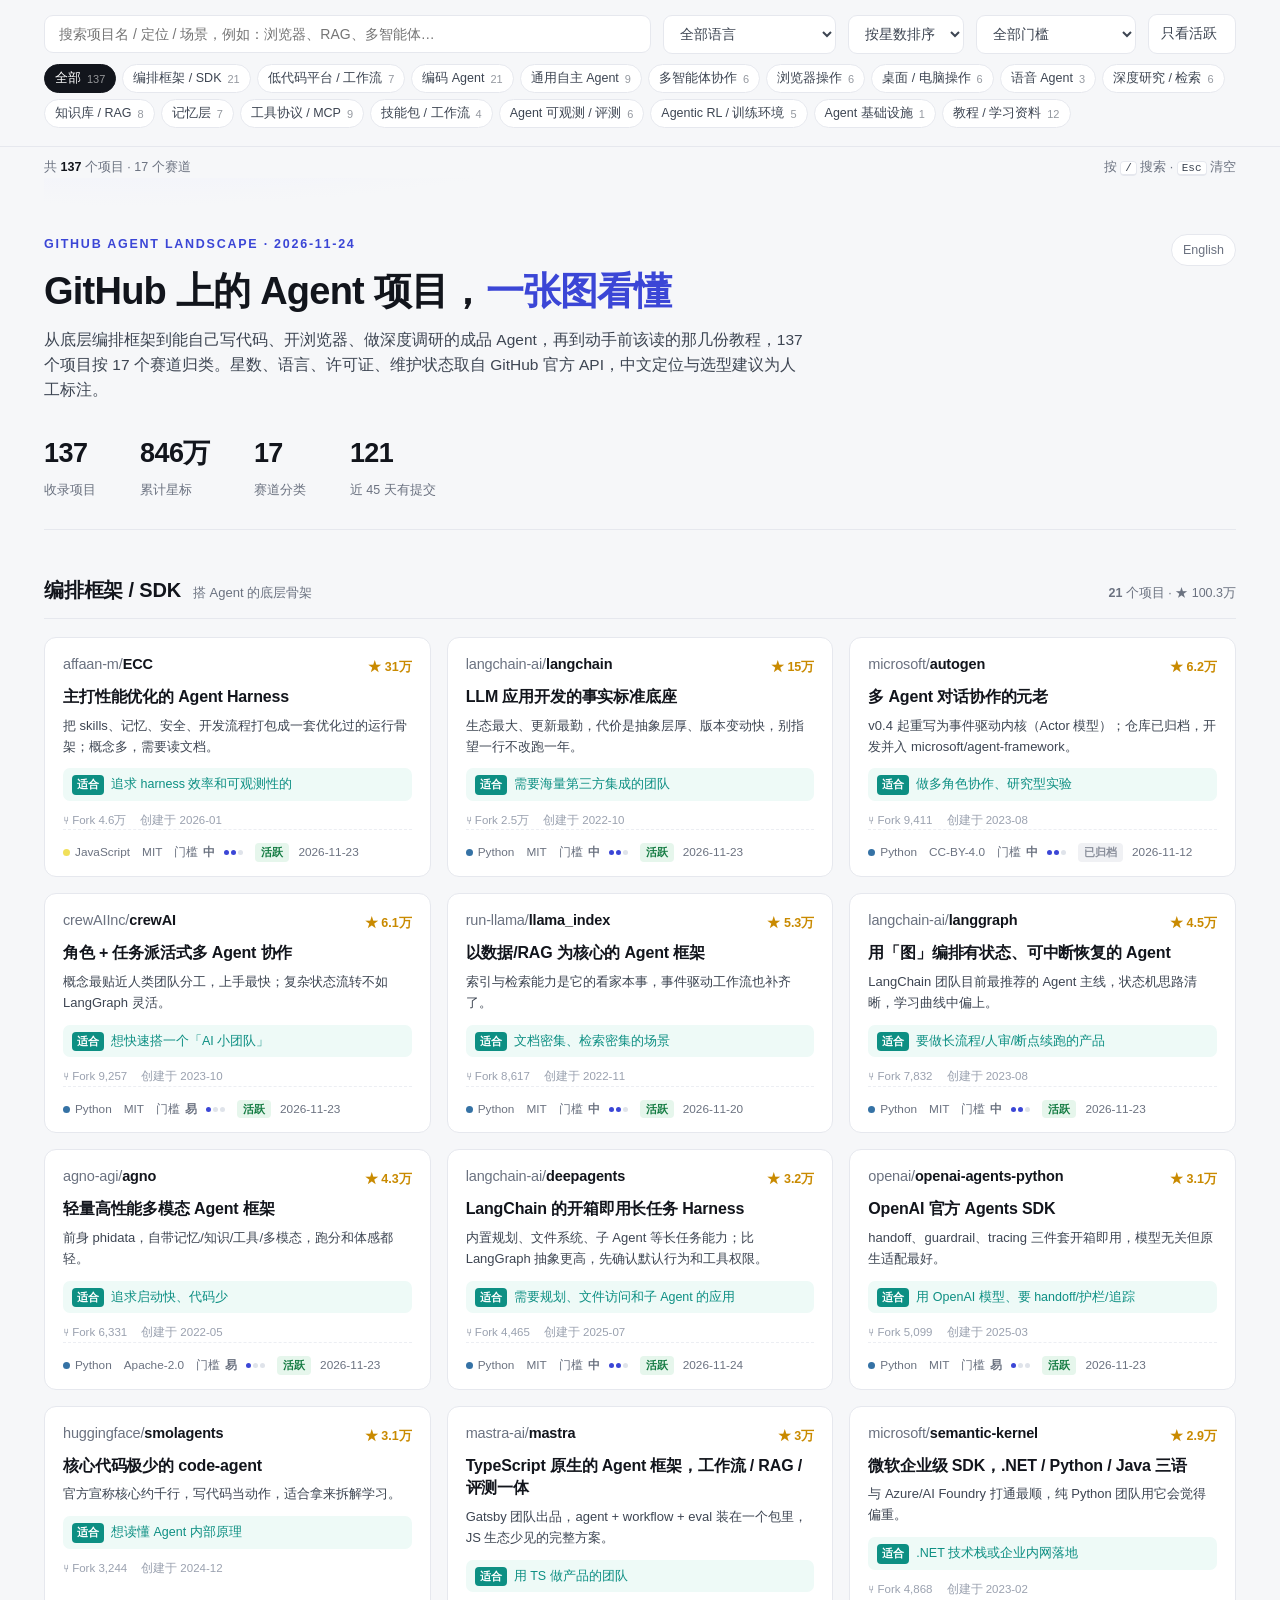
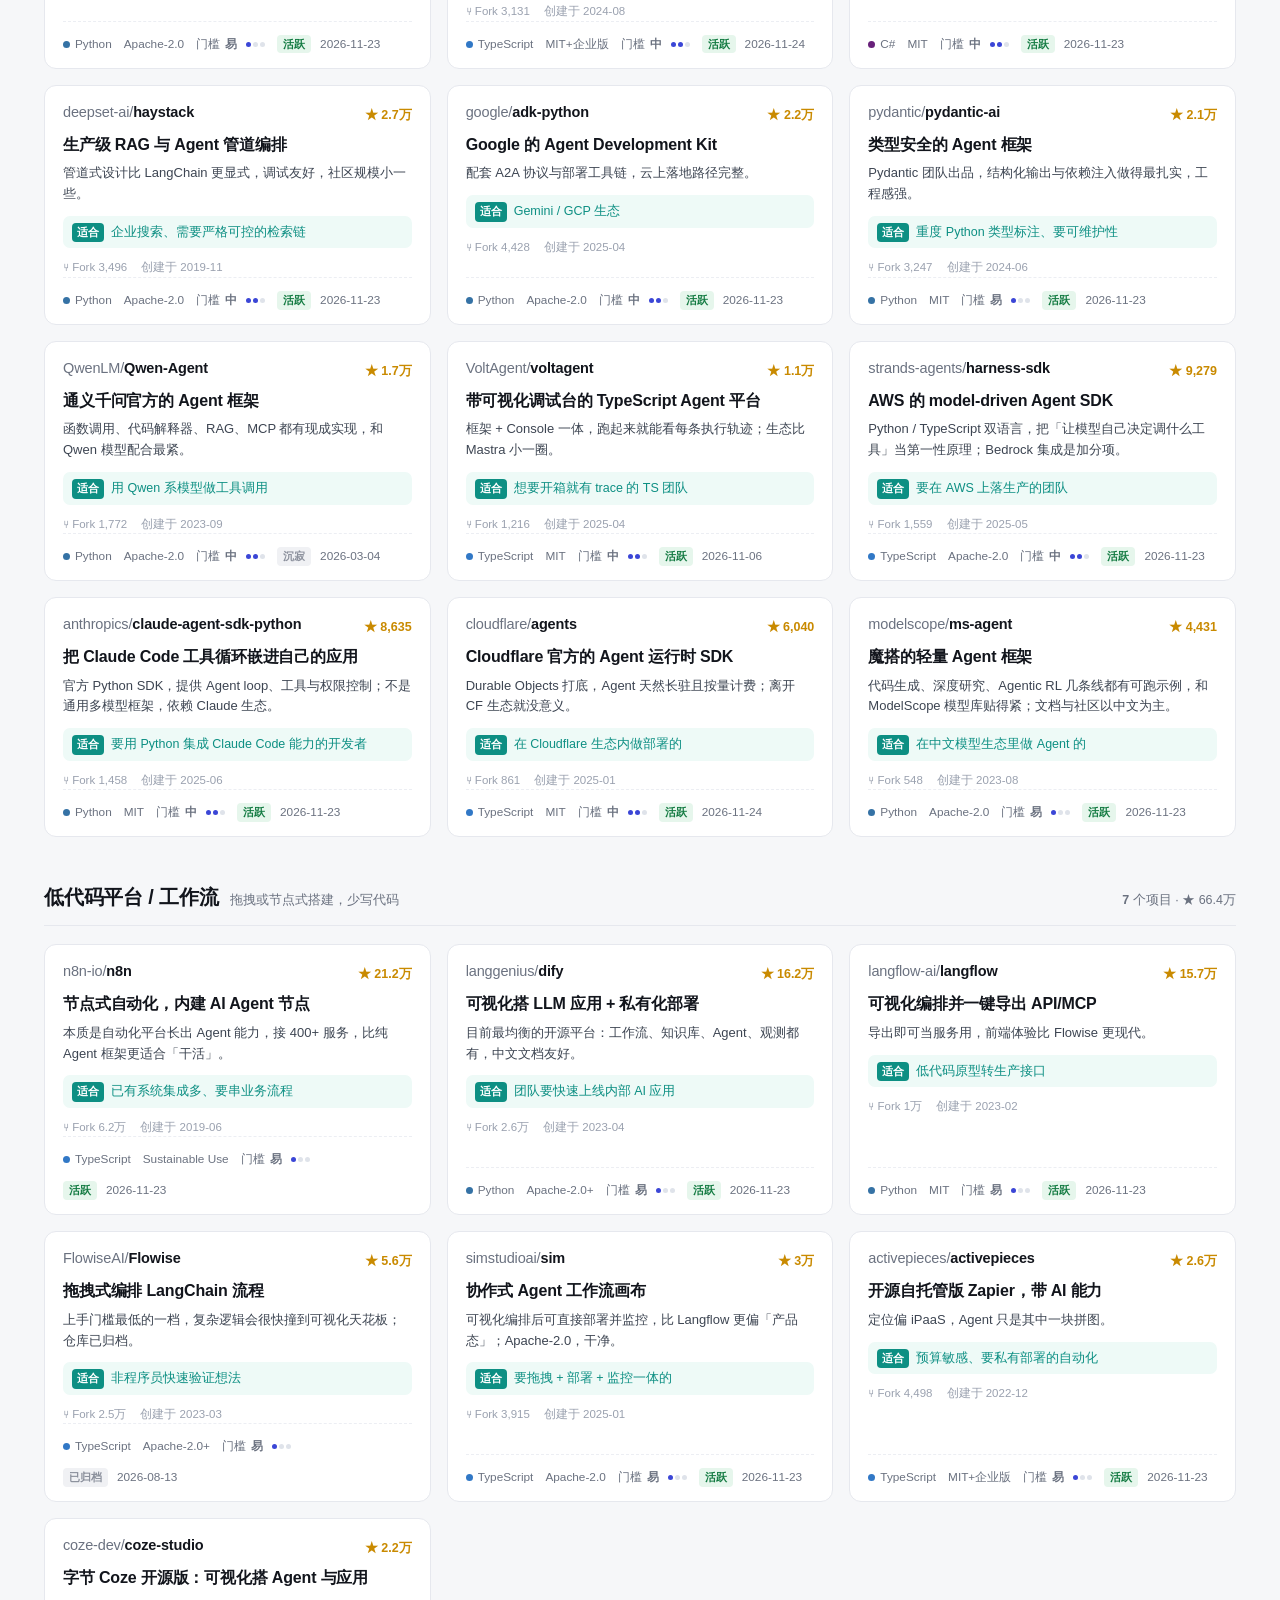
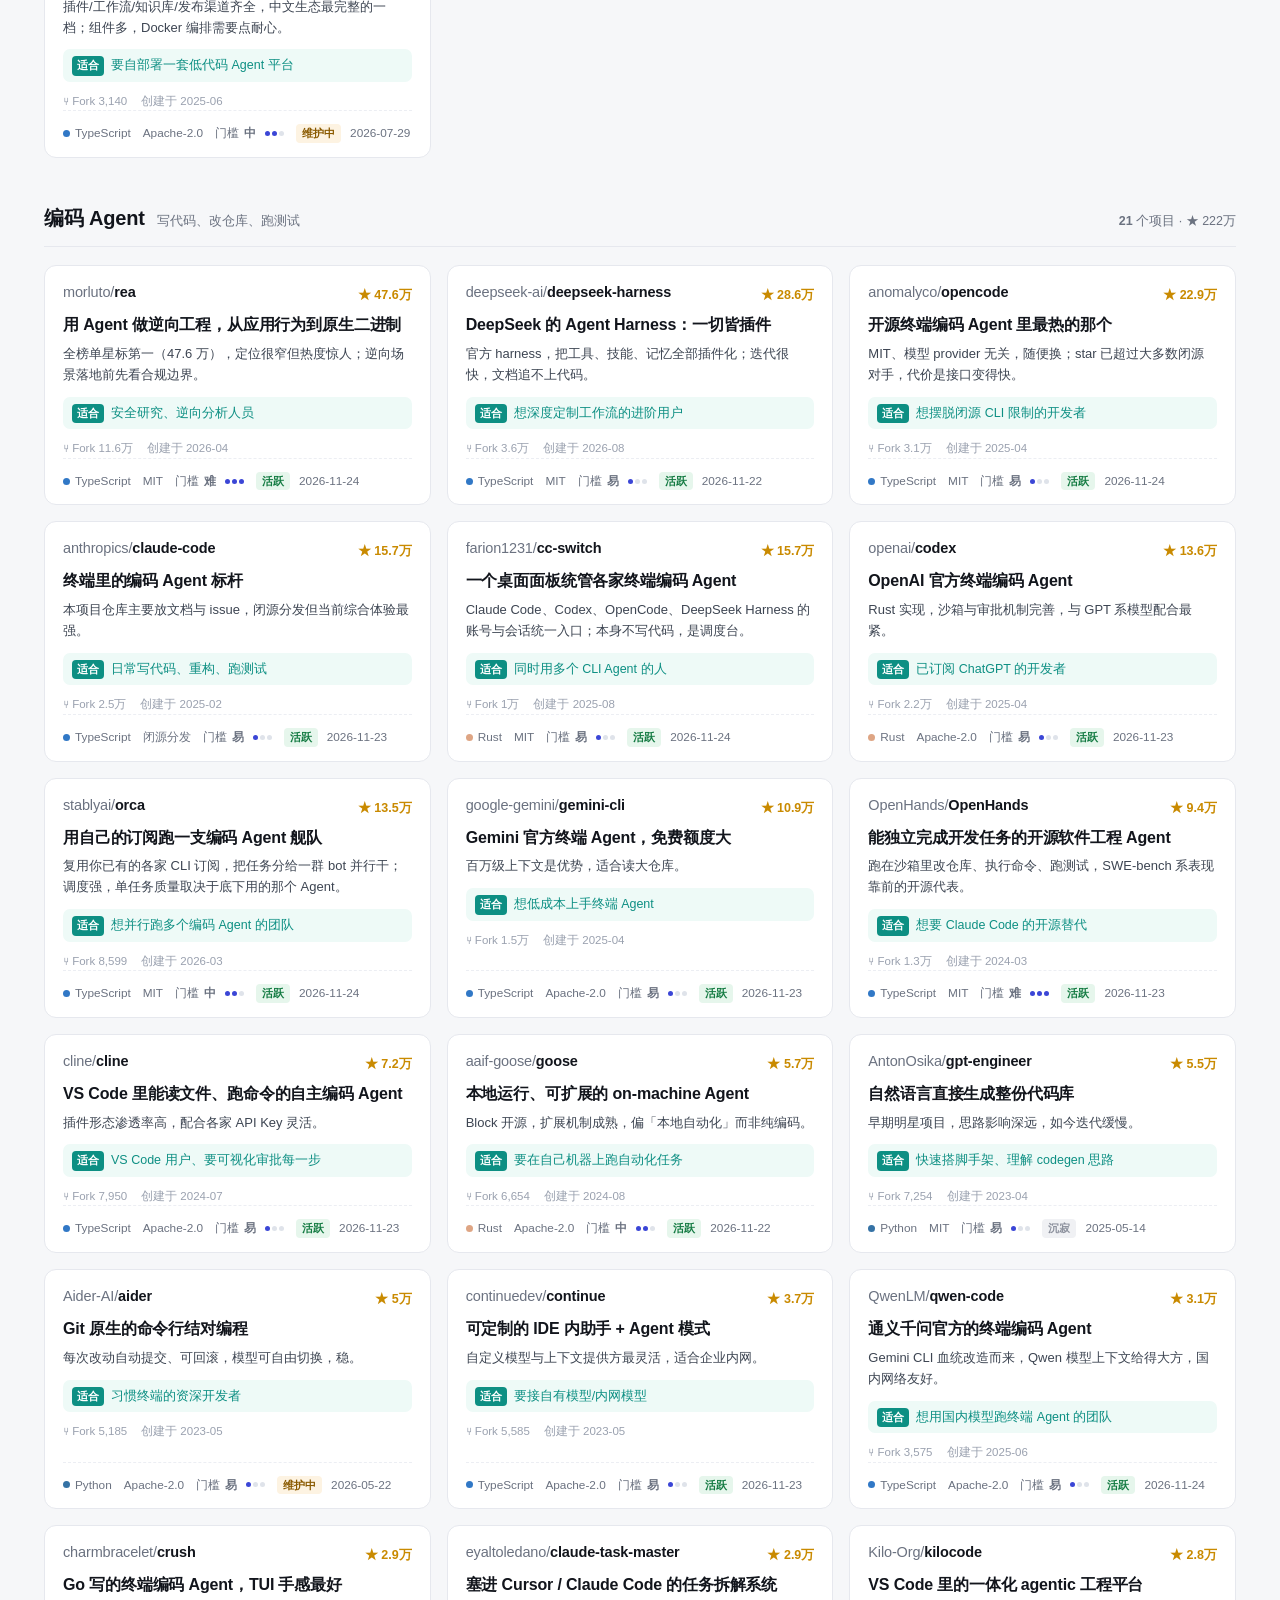
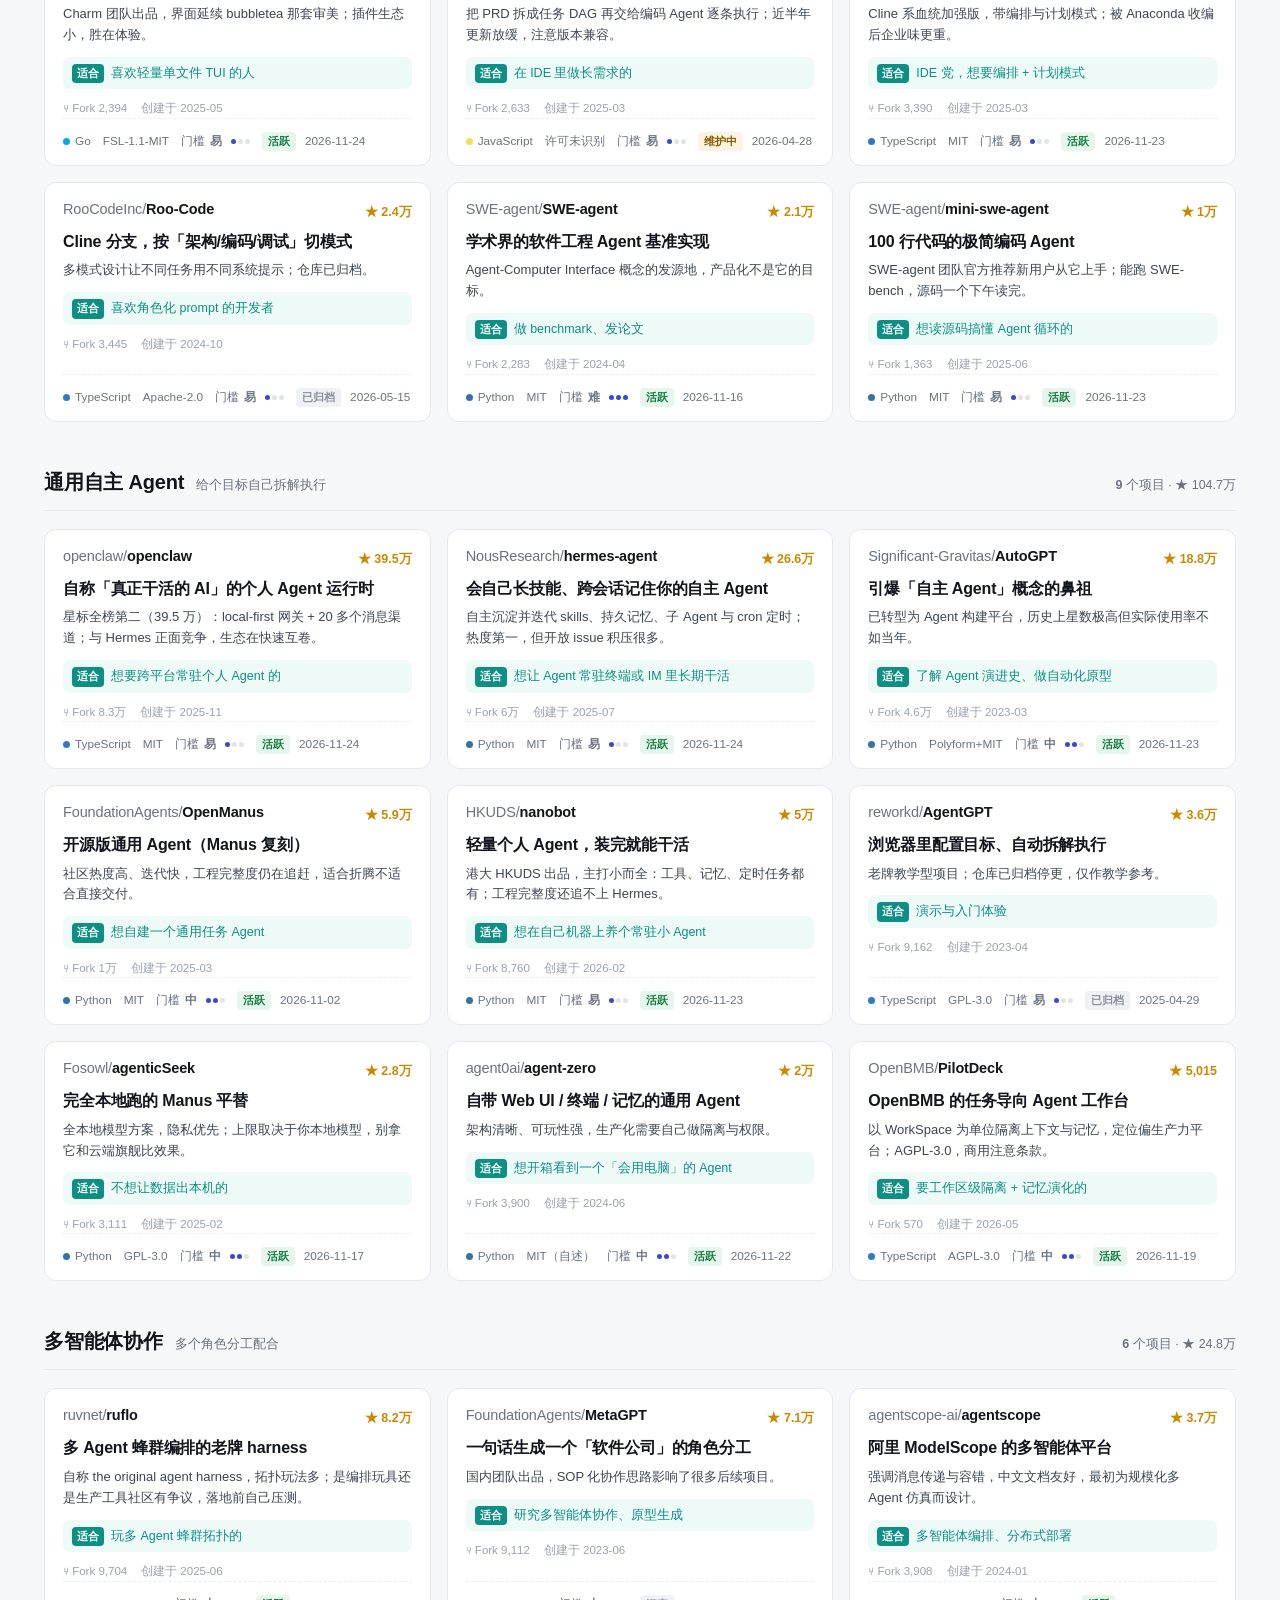
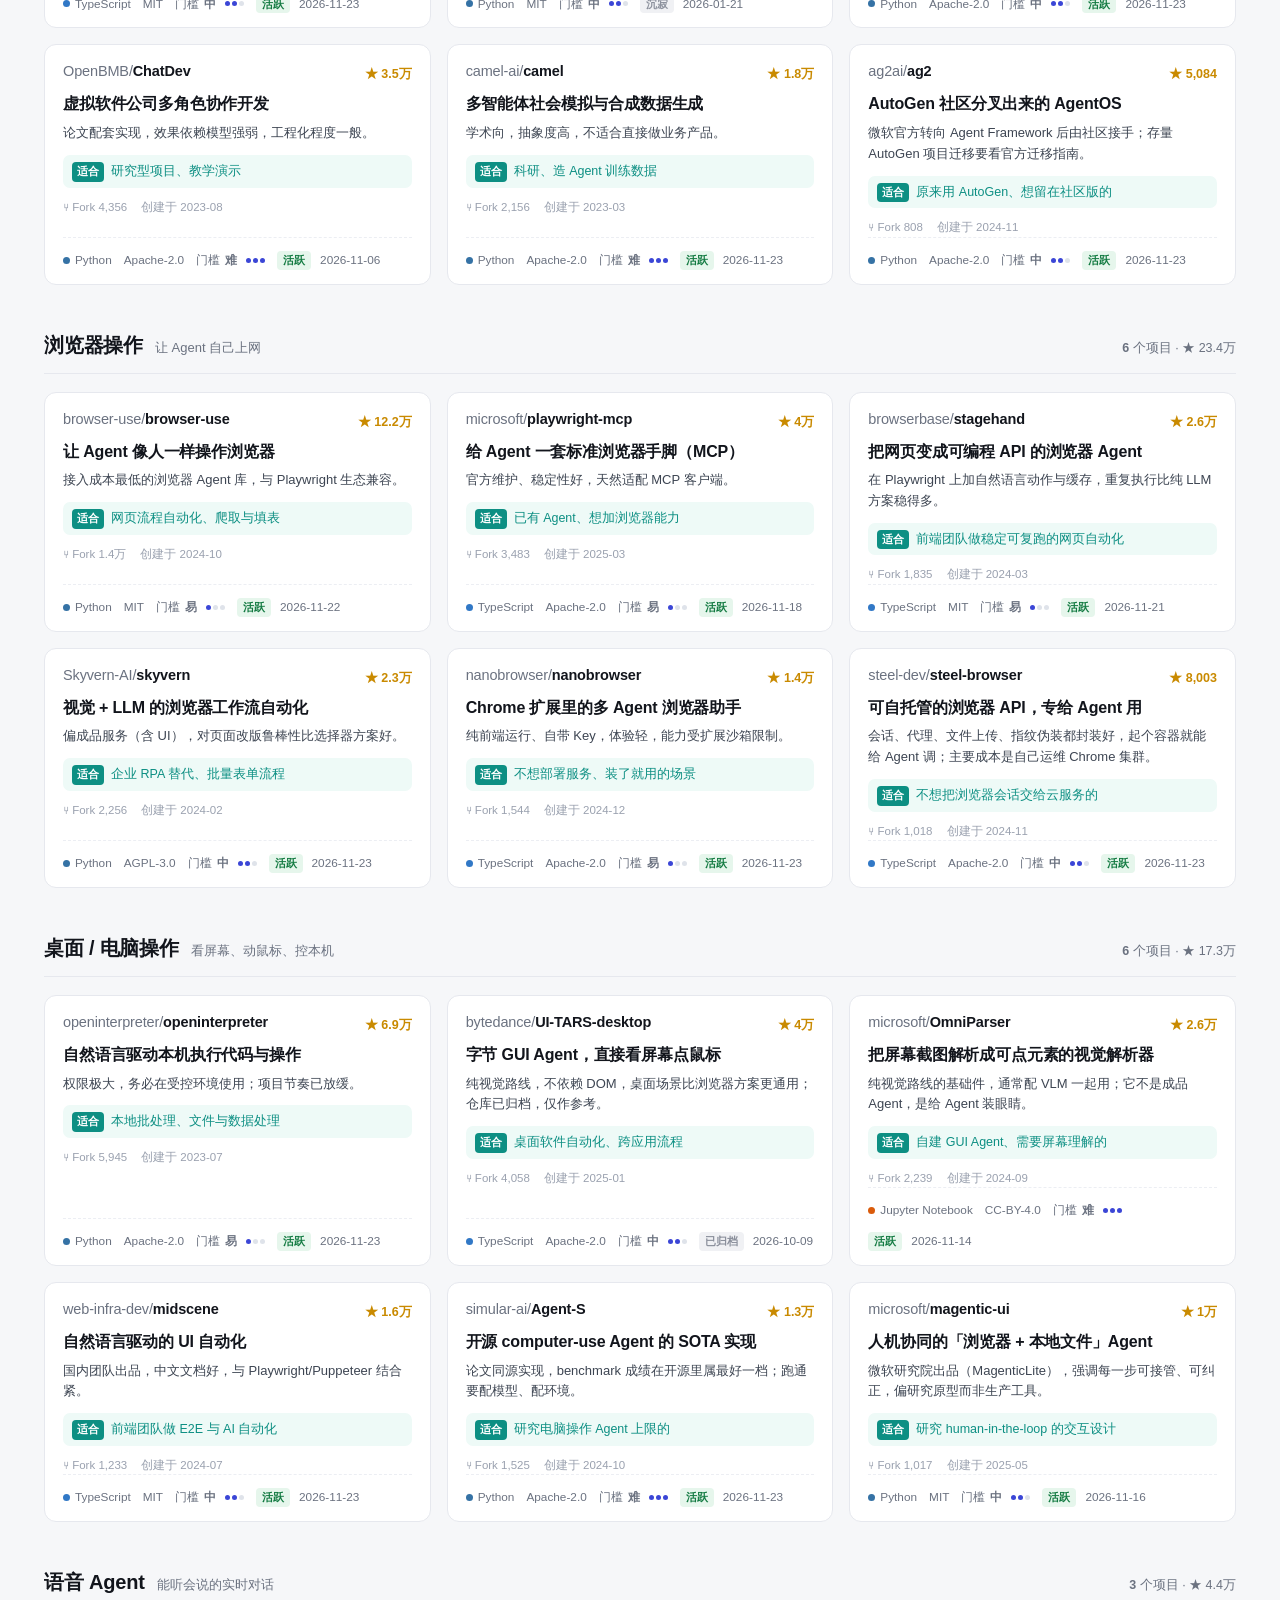
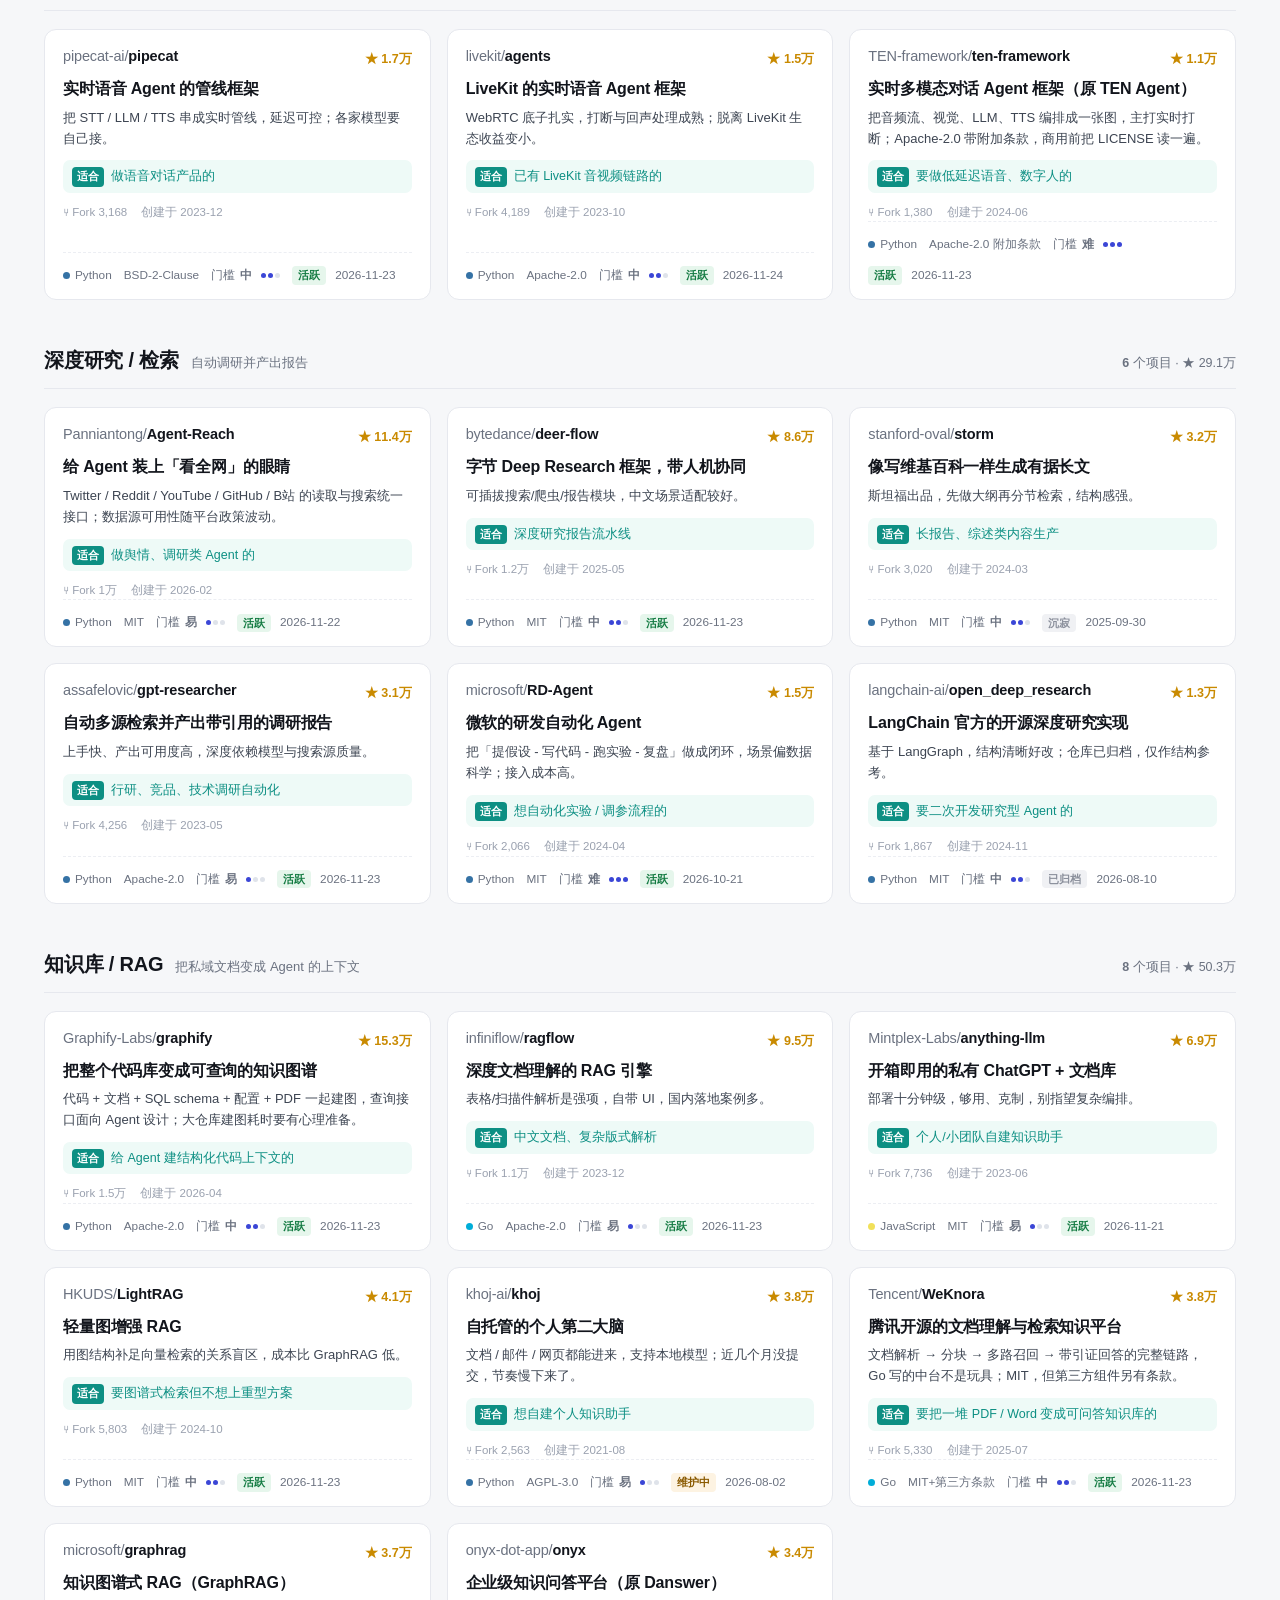
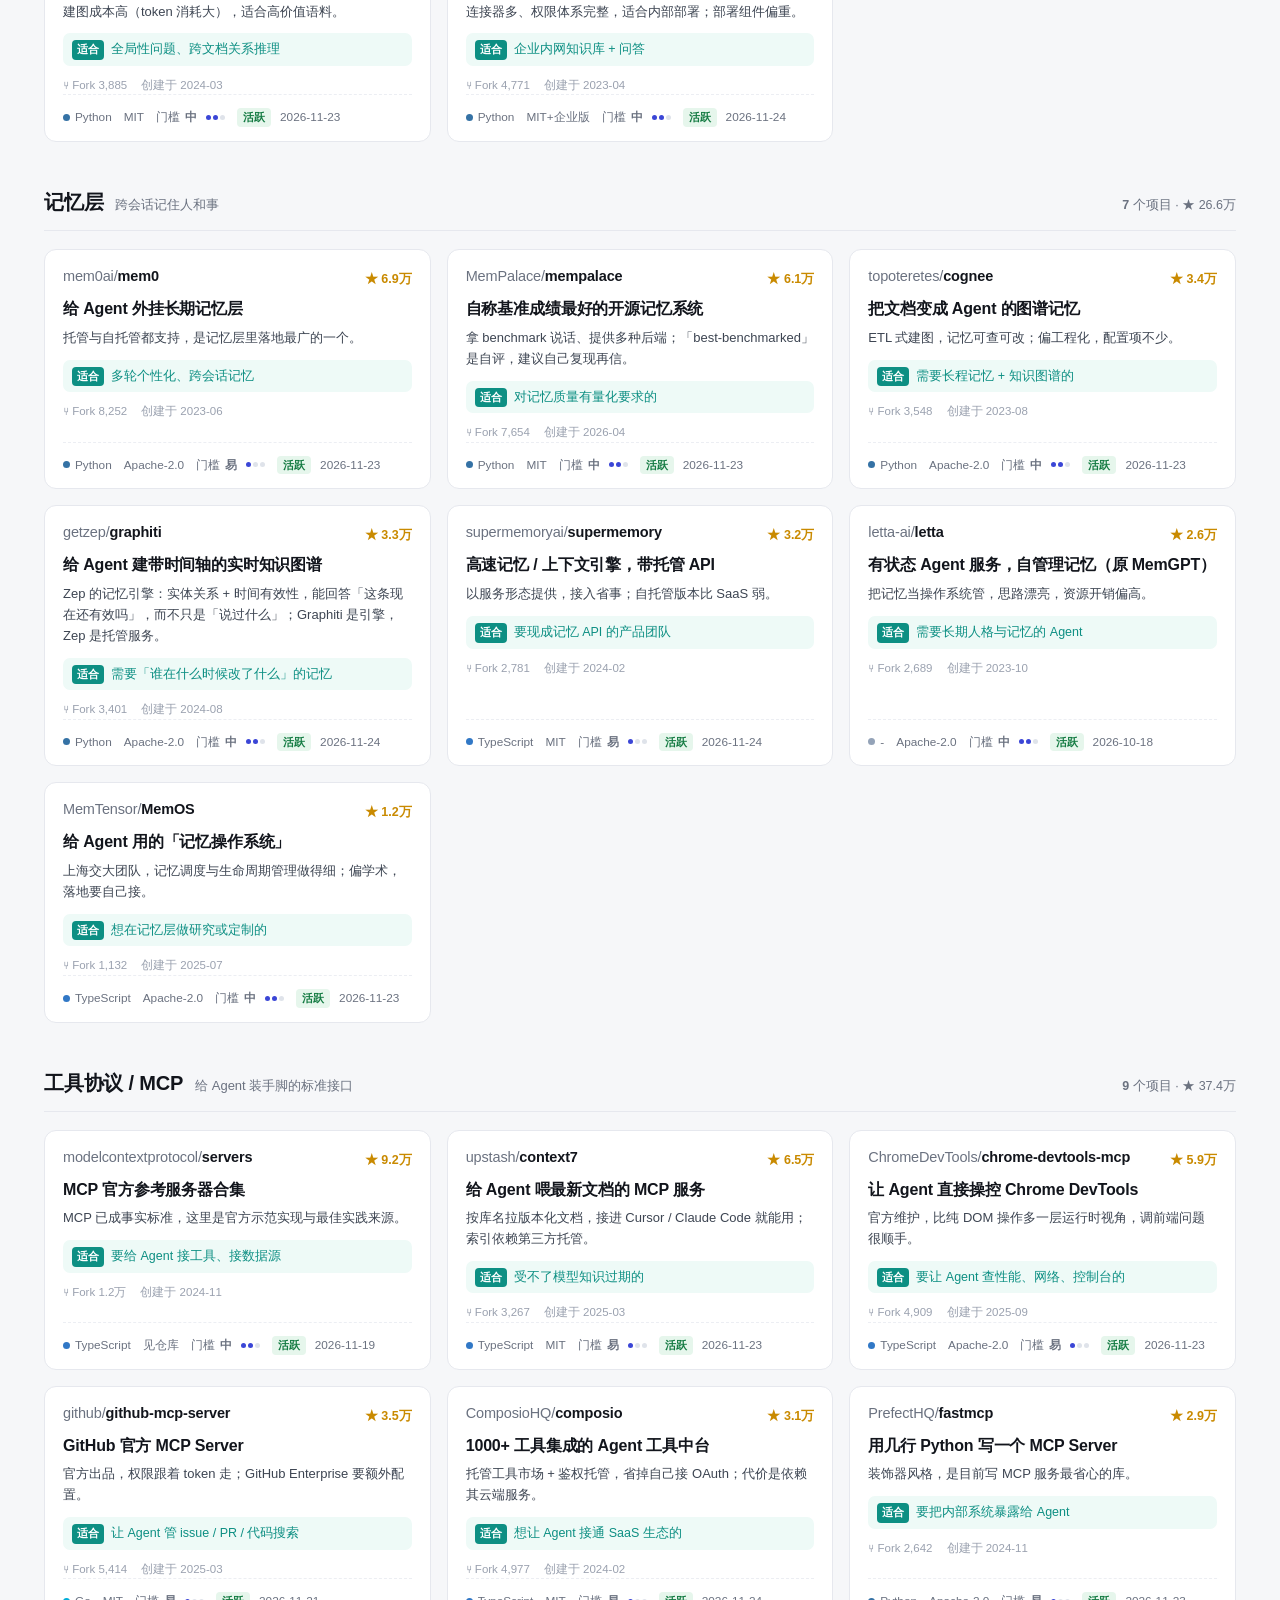
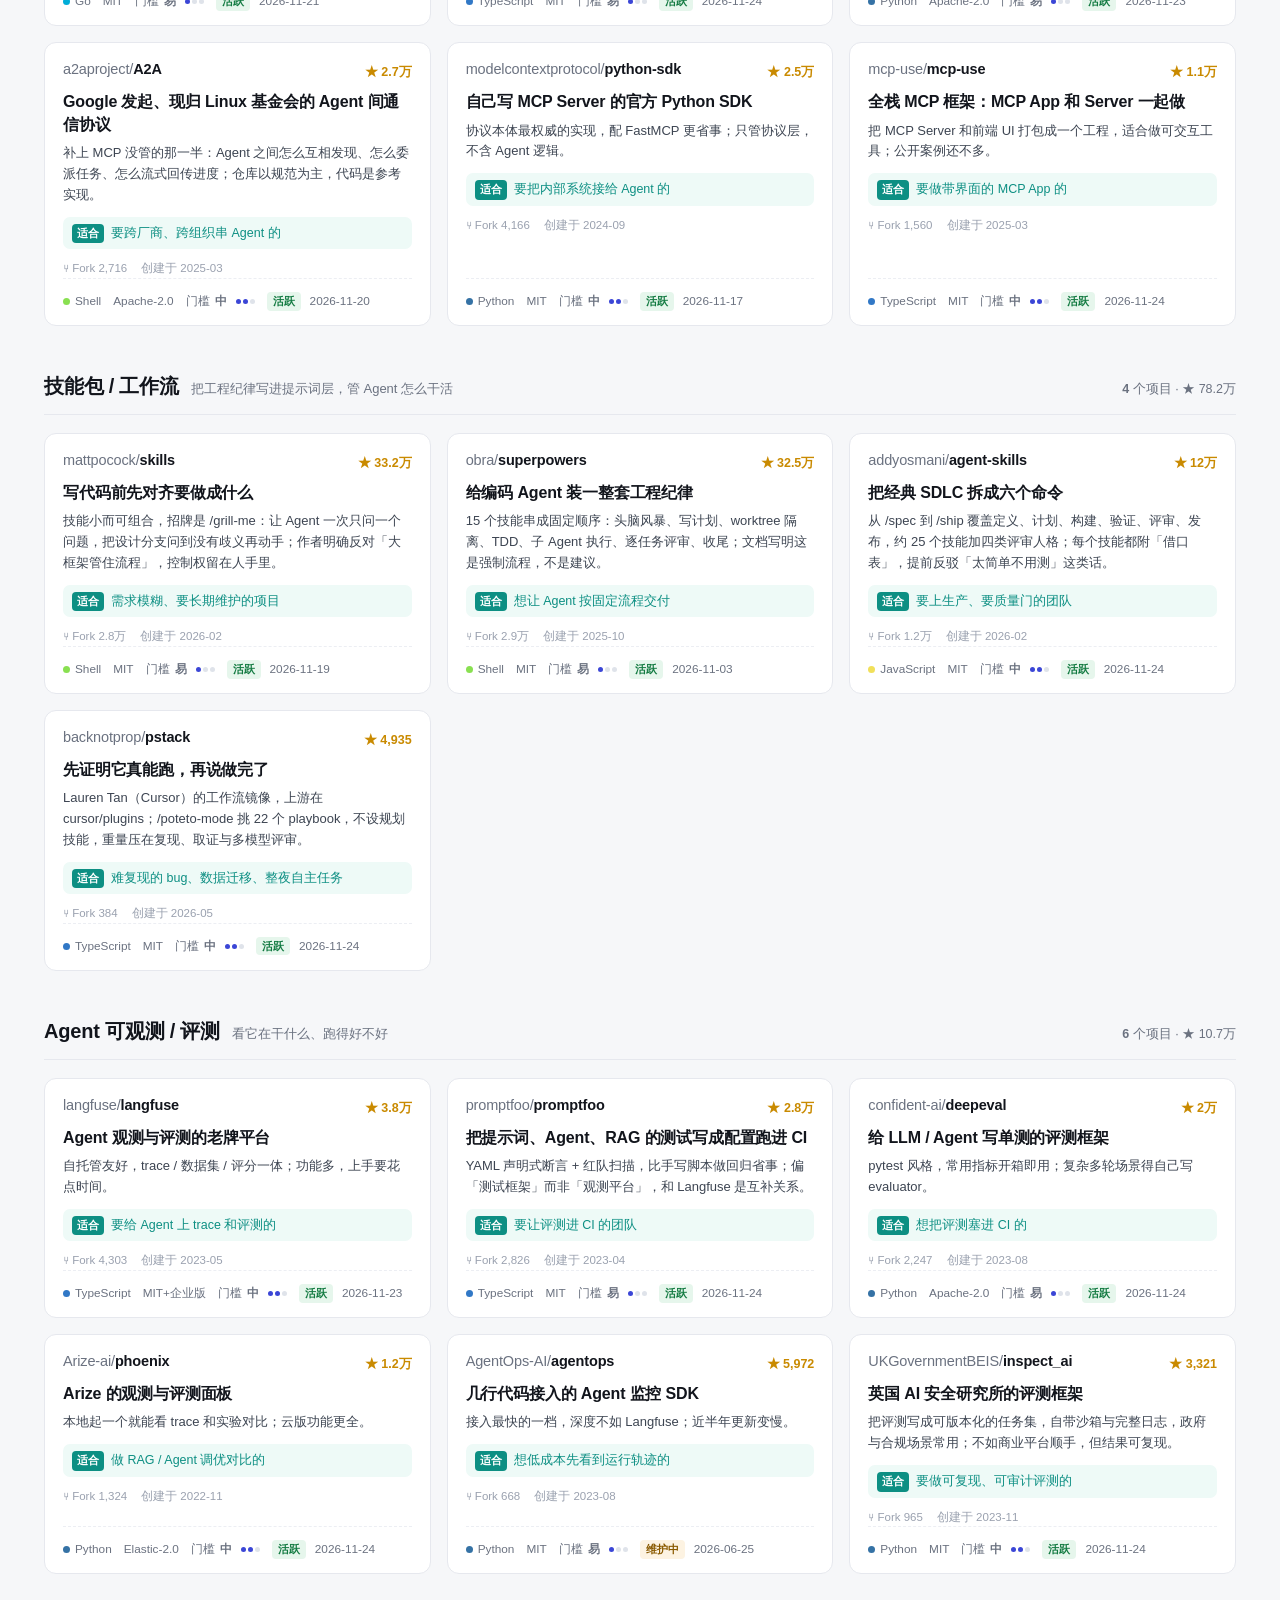
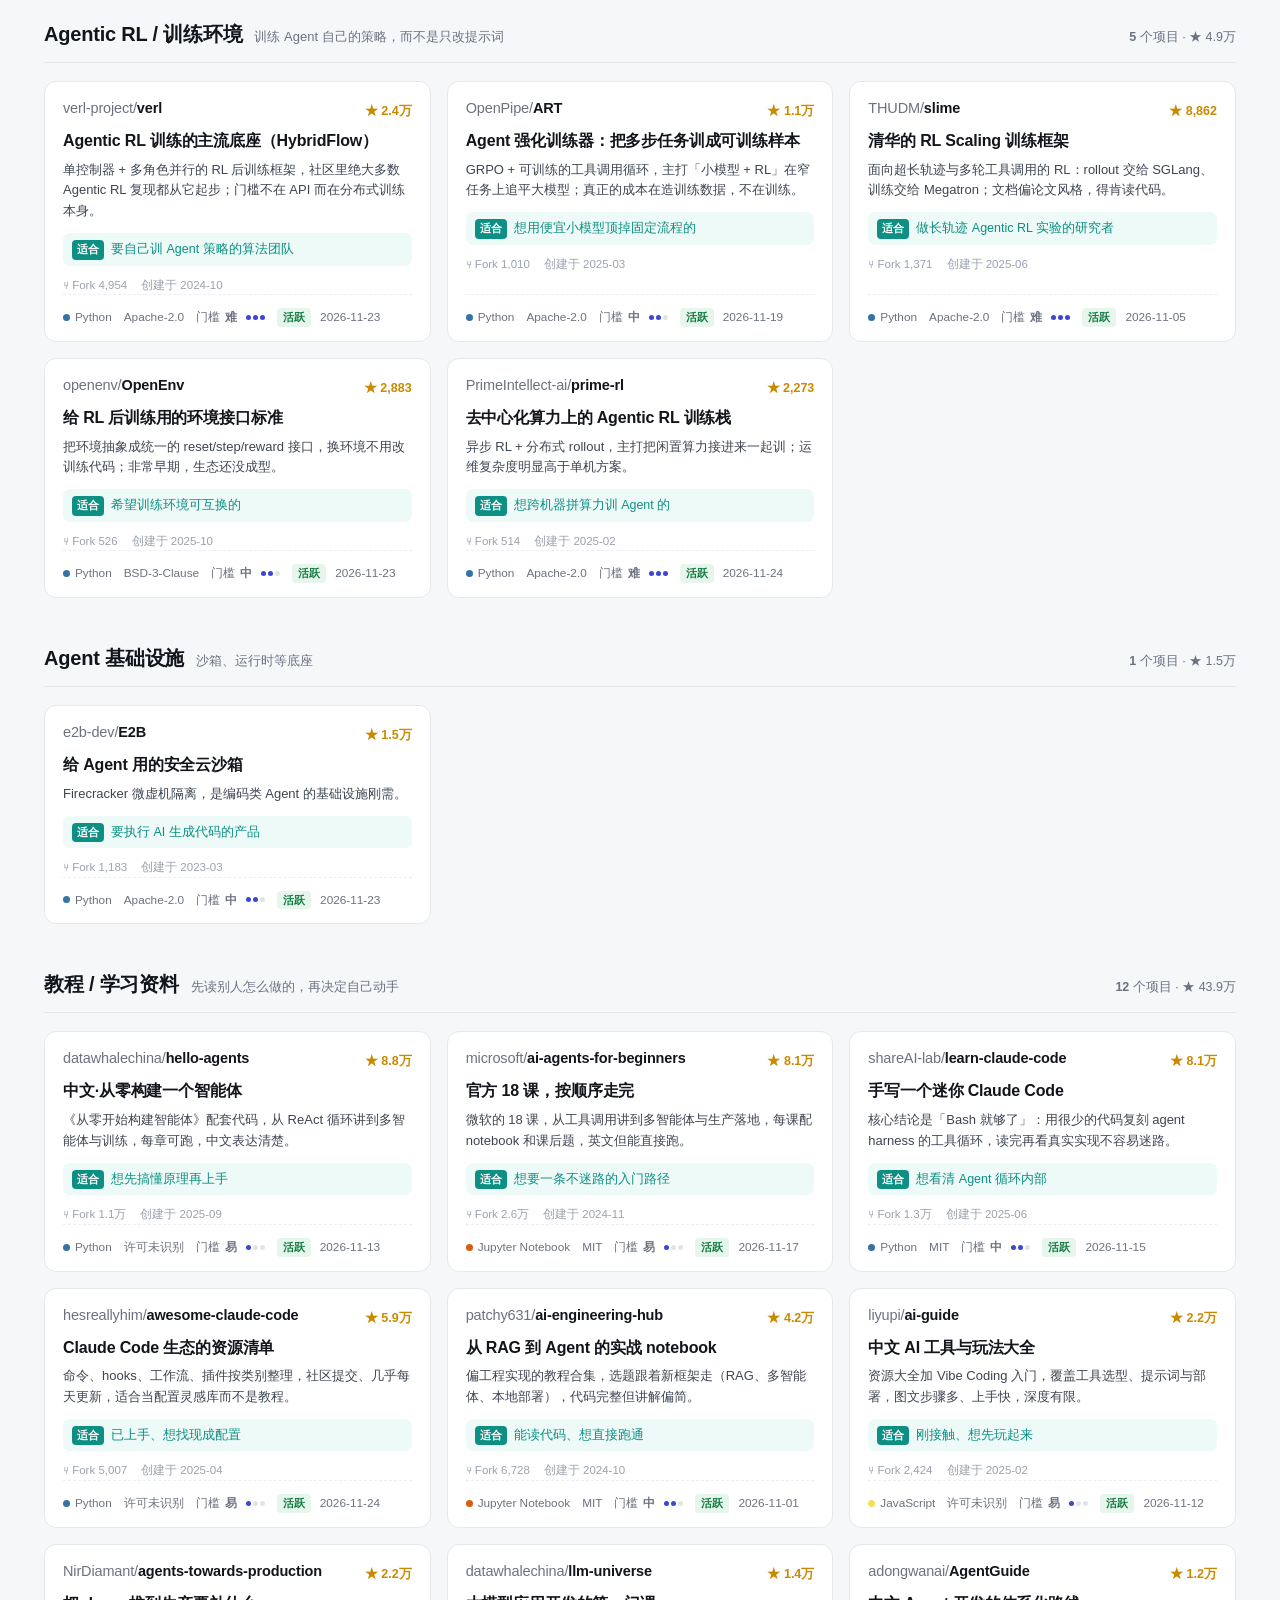
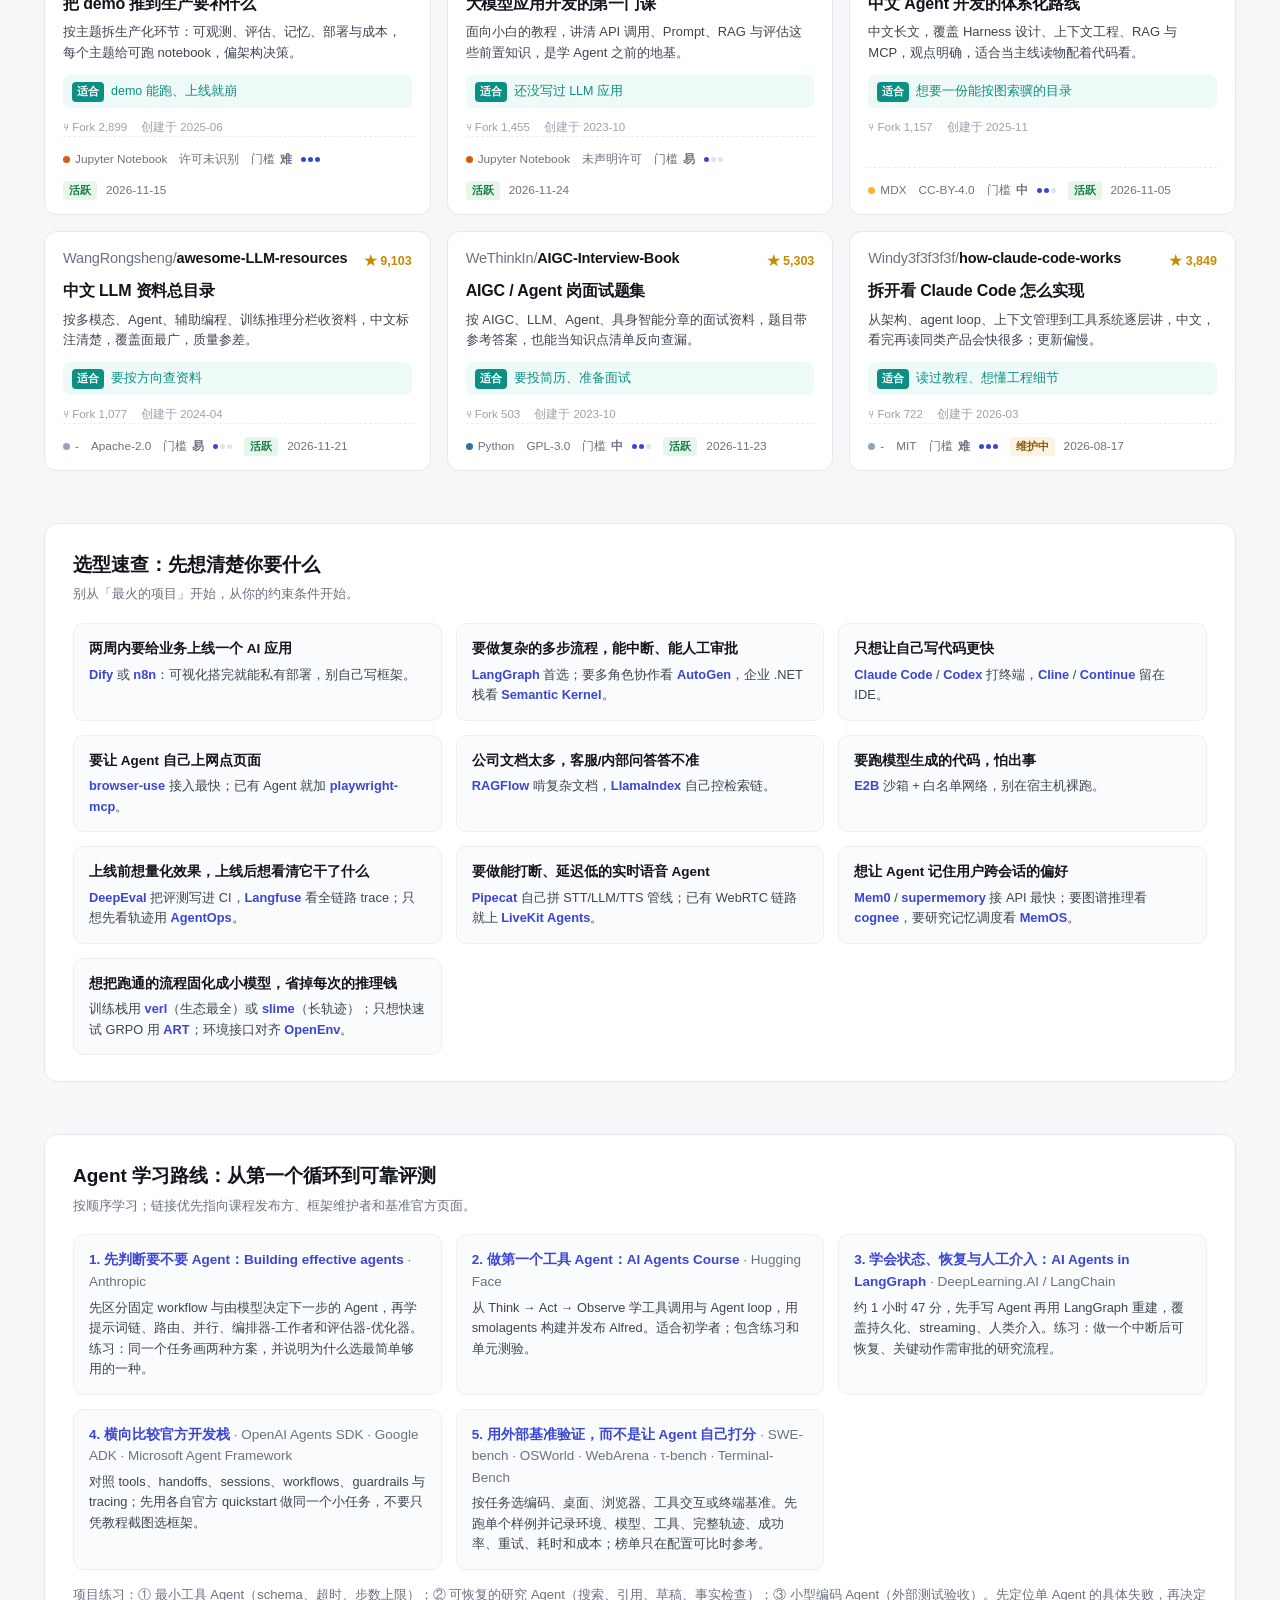
==== commit c2ade9de: "Add a WeChat contact card to the footer of both pages - 页脚新增微信二维码卡片（中文：一起学习 AI；英文：Learning AI togeth" ====
--- a/index.html
+++ b/index.html
@@ -20,6 +20,10 @@
 /* ---------- header ---------- */
 header{padding:56px 0 28px;border-bottom:1px solid var(--line);background:
   radial-gradient(900px 240px at 8% -40%, #e9ebff 0%, rgba(246,247,249,0) 70%);}
+.head{display:flex;justify-content:space-between;align-items:flex-start;gap:16px}
+.langsw{font-size:12.5px;color:var(--muted);text-decoration:none;border:1px solid var(--line);border-radius:999px;
+  padding:5px 11px;background:#fff;white-space:nowrap;transition:.15s;flex:none}
+.langsw:hover{color:var(--ink);border-color:#c9cfe0}
 .kicker{font-size:12.5px;letter-spacing:.14em;text-transform:uppercase;color:var(--accent);font-weight:650;margin-bottom:14px}
 h1{font-size:38px;line-height:1.22;letter-spacing:-.02em;font-weight:800}
 h1 em{font-style:normal;color:var(--accent)}
@@ -37,8 +41,8 @@
 #q:focus{border-color:var(--accent);box-shadow:0 0 0 3px var(--accent-soft)}
 select{padding:10px 12px;border:1px solid var(--line);border-radius:9px;background:#fff;font-size:13.5px;
   font-family:inherit;color:var(--ink2);cursor:pointer;outline:none}
-.chips{display:flex;gap:7px;flex-wrap:wrap;padding:12px 24px 4px;max-width:1240px;margin:0 auto}
-.chip{border:1px solid var(--line);background:#fff;color:var(--ink2);font-size:13px;padding:6px 12px;
+.chips{display:flex;gap:6px;flex-wrap:wrap;padding:10px 24px 4px;max-width:1240px;margin:0 auto}
+.chip{border:1px solid var(--line);background:#fff;color:var(--ink2);font-size:12.5px;padding:5px 10px;
   border-radius:999px;cursor:pointer;font-family:inherit;transition:.15s;display:inline-flex;gap:6px;align-items:center}
 .chip:hover{border-color:#c9cfe0;color:var(--ink)}
 .chip.on{background:var(--ink);color:#fff;border-color:var(--ink)}
@@ -114,6 +118,19 @@
 .pick-a b{color:var(--accent);font-weight:650}
 footer{margin-top:44px;padding-top:22px;border-top:1px solid var(--line);font-size:12.5px;color:var(--muted)}
 footer p+p{margin-top:7px}
+
+/* ---------- 页脚：微信二维码 ---------- */
+.connect{display:flex;gap:18px;align-items:center;margin-top:20px;padding:18px 20px;max-width:620px;
+  background:var(--card);border:1px solid var(--line);border-radius:14px;
+  font-size:13px;color:var(--ink2);line-height:1.6}
+.connect .qr{width:128px;height:128px;flex:none;background:#fff;border:1px solid var(--line);border-radius:8px;
+  cursor:zoom-in;transition:width .18s ease,height .18s ease}
+.connect.open .qr{width:280px;height:280px;cursor:zoom-out;border-color:#c9cfe0}
+.connect-body{min-width:0}
+.connect-title{font-size:14.5px;font-weight:650;color:var(--ink);margin-bottom:5px}
+.connect-body p{margin:0}
+.connect-body p+p{margin-top:6px}
+.connect-meta{color:var(--muted);font-size:12px}
 .empty{padding:60px 0;text-align:center;color:var(--muted);font-size:14px;display:none}
 .empty button{border:1px solid var(--line);background:#fff;color:var(--accent);font-family:inherit;font-size:13.5px;
   padding:6px 12px;border-radius:8px;cursor:pointer;margin:0 6px}
@@ -131,6 +148,10 @@
   .chips::-webkit-scrollbar{display:none}
   .chip{flex:0 0 auto}
   .count-line{margin-top:6px}
+  /* 窄屏二维码卡片竖排，放大的尺寸也要跟着收 */
+  .connect{flex-direction:column;align-items:flex-start;gap:14px;padding:16px}
+  .connect .qr{width:112px;height:112px}
+  .connect.open .qr{width:240px;height:240px}
 }
 </style>
 </head>
@@ -138,34 +159,37 @@
 <div class="toolbar">
   <div class="tb-in">
     <input id="q" type="search" placeholder="搜索项目名 / 定位 / 场景，例如：浏览器、RAG、多智能体…">
-    <select id="lang"><option value="">全部语言</option><option value="Python">Python (67)</option><option value="TypeScript">TypeScript (41)</option><option value="Go">Go (4)</option><option value="JavaScript">JavaScript (4)</option><option value="Rust">Rust (3)</option><option value="Shell">Shell (3)</option><option value="C#">C# (1)</option><option value="Jupyter Notebook">Jupyter Notebook (1)</option><option value="-">- (1)</option></select>
+    <select id="lang"><option value="">全部语言</option><option value="Python">Python (71)</option><option value="TypeScript">TypeScript (41)</option><option value="JavaScript">JavaScript (5)</option><option value="Jupyter Notebook">Jupyter Notebook (5)</option><option value="Go">Go (4)</option><option value="Rust">Rust (3)</option><option value="Shell">Shell (3)</option><option value="-">- (3)</option><option value="C#">C# (1)</option><option value="MDX">MDX (1)</option></select>
     <select id="sort">
       <option value="stars">按星数排序</option>
       <option value="upd">按最近更新</option>
     </select>
     <select id="diff">
       <option value="">全部门槛</option>
-      <option value="易">门槛 易 · 装完能跑</option>
-      <option value="中">门槛 中 · 要改代码</option>
-      <option value="难">门槛 难 · 要懂架构</option>
+      <option value="easy">门槛 易 · 装完能跑</option>
+      <option value="medium">门槛 中 · 要改代码</option>
+      <option value="hard">门槛 难 · 要懂架构</option>
     </select>
     <button class="tgl" id="act" aria-pressed="false" title="只留 45 天内有提交的项目">只看活跃<i></i></button>
     <button id="reset">重置</button>
   </div>
-  <div class="chips"><button class="chip on" data-cat="all">全部<i>125</i></button><button class="chip" data-cat="framework">编排框架 / SDK<i>21</i></button><button class="chip" data-cat="platform">低代码平台 / 工作流<i>7</i></button><button class="chip" data-cat="coding">编码 Agent<i>21</i></button><button class="chip" data-cat="auto">通用自主 Agent<i>9</i></button><button class="chip" data-cat="multi">多智能体协作<i>6</i></button><button class="chip" data-cat="browser">浏览器操作<i>6</i></button><button class="chip" data-cat="desktop">桌面 / 电脑操作<i>6</i></button><button class="chip" data-cat="voice">语音 Agent<i>3</i></button><button class="chip" data-cat="research">深度研究 / 检索<i>6</i></button><button class="chip" data-cat="knowledge">知识库 / RAG<i>8</i></button><button class="chip" data-cat="memory">记忆层<i>7</i></button><button class="chip" data-cat="protocol">工具协议 / MCP<i>9</i></button><button class="chip" data-cat="skills">技能包 / 工作流<i>4</i></button><button class="chip" data-cat="eval">Agent 可观测 / 评测<i>6</i></button><button class="chip" data-cat="rl">Agentic RL / 训练环境<i>5</i></button><button class="chip" data-cat="infra">Agent 基础设施<i>1</i></button></div>
+  <div class="chips"><button type="button" class="chip on" data-cat="all" aria-pressed="true">全部<i>137</i></button><button type="button" class="chip" data-cat="framework" aria-pressed="false">编排框架 / SDK<i>21</i></button><button type="button" class="chip" data-cat="platform" aria-pressed="false">低代码平台 / 工作流<i>7</i></button><button type="button" class="chip" data-cat="coding" aria-pressed="false">编码 Agent<i>21</i></button><button type="button" class="chip" data-cat="auto" aria-pressed="false">通用自主 Agent<i>9</i></button><button type="button" class="chip" data-cat="multi" aria-pressed="false">多智能体协作<i>6</i></button><button type="button" class="chip" data-cat="browser" aria-pressed="false">浏览器操作<i>6</i></button><button type="button" class="chip" data-cat="desktop" aria-pressed="false">桌面 / 电脑操作<i>6</i></button><button type="button" class="chip" data-cat="voice" aria-pressed="false">语音 Agent<i>3</i></button><button type="button" class="chip" data-cat="research" aria-pressed="false">深度研究 / 检索<i>6</i></button><button type="button" class="chip" data-cat="knowledge" aria-pressed="false">知识库 / RAG<i>8</i></button><button type="button" class="chip" data-cat="memory" aria-pressed="false">记忆层<i>7</i></button><button type="button" class="chip" data-cat="protocol" aria-pressed="false">工具协议 / MCP<i>9</i></button><button type="button" class="chip" data-cat="skills" aria-pressed="false">技能包 / 工作流<i>4</i></button><button type="button" class="chip" data-cat="eval" aria-pressed="false">Agent 可观测 / 评测<i>6</i></button><button type="button" class="chip" data-cat="rl" aria-pressed="false">Agentic RL / 训练环境<i>5</i></button><button type="button" class="chip" data-cat="infra" aria-pressed="false">Agent 基础设施<i>1</i></button><button type="button" class="chip" data-cat="learn" aria-pressed="false">教程 / 学习资料<i>12</i></button></div>
 </div>
 <div class="count-line"><span id="cnt"></span><span class="hint">按 <kbd>/</kbd> 搜索 · <kbd>Esc</kbd> 清空</span></div>
 
 <div class="wrap">
 <header>
-  <div class="kicker">GitHub Agent Landscape · 2026-11-24</div>
+  <div class="head">
+    <div class="kicker">GitHub Agent Landscape · 2026-11-24</div>
+    <a class="langsw" id="langLink" data-base="index-en.html" href="index-en.html" hreflang="en" lang="en">English</a>
+  </div>
   <h1>GitHub 上的 Agent 项目，<em>一张图看懂</em></h1>
-  <p class="lede">从底层编排框架到能自己写代码、开浏览器、做深度调研的成品 Agent，125 个项目按 16 个赛道归类。星数、语言、许可证、维护状态取自 GitHub 官方 API，中文定位与选型建议为人工标注。</p>
+  <p class="lede">从底层编排框架到能自己写代码、开浏览器、做深度调研的成品 Agent，再到动手前该读的那几份教程，137 个项目按 17 个赛道归类。星数、语言、许可证、维护状态取自 GitHub 官方 API，中文定位与选型建议为人工标注。</p>
   <div class="stats">
-    <div class="stat"><b>125</b><span>收录项目</span></div>
-    <div class="stat"><b>802.1万</b><span>累计星标</span></div>
-    <div class="stat"><b>16</b><span>赛道分类</span></div>
-    <div class="stat"><b>111</b><span>近 45 天有提交</span></div>
+    <div class="stat"><b>137</b><span>收录项目</span></div>
+    <div class="stat"><b>846万</b><span>累计星标</span></div>
+    <div class="stat"><b>17</b><span>赛道分类</span></div>
+    <div class="stat"><b>121</b><span>近 45 天有提交</span></div>
   </div>
 </header>
 
@@ -178,7 +202,7 @@
     <div class="grid">
     <article class="card" data-cat="framework" data-lang="JavaScript"
              data-name="affaan-m/ecc 主打性能优化的 agent harness 追求 harness 效率和可观测性的 把 skills、记忆、安全、开发流程打包成一套优化过的运行骨架；概念多，需要读文档。"
-             data-diff="中" data-act="1" data-topics="ai-agents anthropic claude claude-code developer-tools llm"
+             data-diff="medium" data-act="1" data-topics="ai-agents anthropic claude claude-code developer-tools llm"
              data-stars="309604" data-upd="2026-11-23">
       <div class="card-top">
         <a class="repo" href="https://github.com/affaan-m/ECC" target="_blank" rel="noopener">
@@ -199,7 +223,7 @@
     </article>
     <article class="card" data-cat="framework" data-lang="Python"
              data-name="langchain-ai/langchain llm 应用开发的事实标准底座 需要海量第三方集成的团队 生态最大、更新最勤，代价是抽象层厚、版本变动快，别指望一行不改跑一年。"
-             data-diff="中" data-act="1" data-topics="agents ai ai-agents anthropic chatgpt deepagents"
+             data-diff="medium" data-act="1" data-topics="agents ai ai-agents anthropic chatgpt deepagents"
              data-stars="149959" data-upd="2026-11-23">
       <div class="card-top">
         <a class="repo" href="https://github.com/langchain-ai/langchain" target="_blank" rel="noopener">
@@ -219,8 +243,8 @@
       </div>
     </article>
     <article class="card" data-cat="framework" data-lang="Python"
-             data-name="microsoft/autogen 多 agent 对话协作的元老 做多角色协作、研究型实验 v0.4 起重写为事件驱动内核（actor 模型），与旧教程差异大，注意版本。"
-             data-diff="中" data-act="1" data-topics="agentic agentic-agi agents ai autogen autogen-ecosystem"
+             data-name="microsoft/autogen 多 agent 对话协作的元老 做多角色协作、研究型实验 v0.4 起重写为事件驱动内核（actor 模型）；仓库已归档，开发并入 microsoft/agent-framework。"
+             data-diff="medium" data-act="0" data-topics="agentic agentic-agi agents ai autogen autogen-ecosystem"
              data-stars="61965" data-upd="2026-11-12">
       <div class="card-top">
         <a class="repo" href="https://github.com/microsoft/autogen" target="_blank" rel="noopener">
@@ -229,19 +253,19 @@
         <span class="stars" title="61,965 stars">★ 6.2万</span>
       </div>
       <h3 class="pitch">多 Agent 对话协作的元老</h3>
-      <p class="note">v0.4 起重写为事件驱动内核（Actor 模型），与旧教程差异大，注意版本。</p>
+      <p class="note">v0.4 起重写为事件驱动内核（Actor 模型）；仓库已归档，开发并入 microsoft/agent-framework。</p>
       <div class="fit"><span class="fitk">适合</span><span class="fitv">做多角色协作、研究型实验</span></div>
-      <div class="topics"><span>⑂ Fork 9.4k</span><span>创建于 2023-08</span></div>
+      <div class="topics"><span>⑂ Fork 9,411</span><span>创建于 2023-08</span></div>
       <div class="card-foot">
         <span class="meta-item lang"><i class="ldot" style="background:#3572A5"></i>Python</span>
         <span class="meta-item">CC-BY-4.0</span>
         <span class="meta-item diff">门槛 <b>中</b><span class="dots"><i class="dot on"></i><i class="dot on"></i><i class="dot "></i></span></span>
-        <span class="meta-item upd"><span class="s s-on">活跃</span>2026-11-12</span>
+        <span class="meta-item upd"><span class="s s-off">已归档</span>2026-11-12</span>
       </div>
     </article>
     <article class="card" data-cat="framework" data-lang="Python"
              data-name="crewaiinc/crewai 角色 + 任务派活式多 agent 协作 想快速搭一个「ai 小团队」 概念最贴近人类团队分工，上手最快；复杂状态流转不如 langgraph 灵活。"
-             data-diff="易" data-act="1" data-topics="agents ai ai-agents aiagentframework llms"
+             data-diff="easy" data-act="1" data-topics="agents ai ai-agents aiagentframework llms"
              data-stars="61202" data-upd="2026-11-23">
       <div class="card-top">
         <a class="repo" href="https://github.com/crewAIInc/crewAI" target="_blank" rel="noopener">
@@ -252,7 +276,7 @@
       <h3 class="pitch">角色 + 任务派活式多 Agent 协作</h3>
       <p class="note">概念最贴近人类团队分工，上手最快；复杂状态流转不如 LangGraph 灵活。</p>
       <div class="fit"><span class="fitk">适合</span><span class="fitv">想快速搭一个「AI 小团队」</span></div>
-      <div class="topics"><span>⑂ Fork 9.3k</span><span>创建于 2023-10</span></div>
+      <div class="topics"><span>⑂ Fork 9,257</span><span>创建于 2023-10</span></div>
       <div class="card-foot">
         <span class="meta-item lang"><i class="ldot" style="background:#3572A5"></i>Python</span>
         <span class="meta-item">MIT</span>
@@ -262,7 +286,7 @@
     </article>
     <article class="card" data-cat="framework" data-lang="Python"
              data-name="run-llama/llama_index 以数据/rag 为核心的 agent 框架 文档密集、检索密集的场景 索引与检索能力是它的看家本事，事件驱动工作流也补齐了。"
-             data-diff="中" data-act="1" data-topics="agents application data fine-tuning framework llamaindex"
+             data-diff="medium" data-act="1" data-topics="agents application data fine-tuning framework llamaindex"
              data-stars="52987" data-upd="2026-11-20">
       <div class="card-top">
         <a class="repo" href="https://github.com/run-llama/llama_index" target="_blank" rel="noopener">
@@ -273,7 +297,7 @@
       <h3 class="pitch">以数据/RAG 为核心的 Agent 框架</h3>
       <p class="note">索引与检索能力是它的看家本事，事件驱动工作流也补齐了。</p>
       <div class="fit"><span class="fitk">适合</span><span class="fitv">文档密集、检索密集的场景</span></div>
-      <div class="topics"><span>⑂ Fork 8.6k</span><span>创建于 2022-11</span></div>
+      <div class="topics"><span>⑂ Fork 8,617</span><span>创建于 2022-11</span></div>
       <div class="card-foot">
         <span class="meta-item lang"><i class="ldot" style="background:#3572A5"></i>Python</span>
         <span class="meta-item">MIT</span>
@@ -283,7 +307,7 @@
     </article>
     <article class="card" data-cat="framework" data-lang="Python"
              data-name="langchain-ai/langgraph 用「图」编排有状态、可中断恢复的 agent 要做长流程/人审/断点续跑的产品 langchain 团队目前最推荐的 agent 主线，状态机思路清晰，学习曲线中偏上。"
-             data-diff="中" data-act="1" data-topics="agents ai ai-agents chatgpt deepagents enterprise"
+             data-diff="medium" data-act="1" data-topics="agents ai ai-agents chatgpt deepagents enterprise"
              data-stars="45310" data-upd="2026-11-23">
       <div class="card-top">
         <a class="repo" href="https://github.com/langchain-ai/langgraph" target="_blank" rel="noopener">
@@ -294,7 +318,7 @@
       <h3 class="pitch">用「图」编排有状态、可中断恢复的 Agent</h3>
       <p class="note">LangChain 团队目前最推荐的 Agent 主线，状态机思路清晰，学习曲线中偏上。</p>
       <div class="fit"><span class="fitk">适合</span><span class="fitv">要做长流程/人审/断点续跑的产品</span></div>
-      <div class="topics"><span>⑂ Fork 7.8k</span><span>创建于 2023-08</span></div>
+      <div class="topics"><span>⑂ Fork 7,832</span><span>创建于 2023-08</span></div>
       <div class="card-foot">
         <span class="meta-item lang"><i class="ldot" style="background:#3572A5"></i>Python</span>
         <span class="meta-item">MIT</span>
@@ -304,7 +328,7 @@
     </article>
     <article class="card" data-cat="framework" data-lang="Python"
              data-name="agno-agi/agno 轻量高性能多模态 agent 框架 追求启动快、代码少 前身 phidata，自带记忆/知识/工具/多模态，跑分和体感都轻。"
-             data-diff="易" data-act="1" data-topics="agents ai ai-agents developer-tools python"
+             data-diff="easy" data-act="1" data-topics="agents ai ai-agents developer-tools python"
              data-stars="43269" data-upd="2026-11-23">
       <div class="card-top">
         <a class="repo" href="https://github.com/agno-agi/agno" target="_blank" rel="noopener">
@@ -315,7 +339,7 @@
       <h3 class="pitch">轻量高性能多模态 Agent 框架</h3>
       <p class="note">前身 phidata，自带记忆/知识/工具/多模态，跑分和体感都轻。</p>
       <div class="fit"><span class="fitk">适合</span><span class="fitv">追求启动快、代码少</span></div>
-      <div class="topics"><span>⑂ Fork 6.3k</span><span>创建于 2022-05</span></div>
+      <div class="topics"><span>⑂ Fork 6,331</span><span>创建于 2022-05</span></div>
       <div class="card-foot">
         <span class="meta-item lang"><i class="ldot" style="background:#3572A5"></i>Python</span>
         <span class="meta-item">Apache-2.0</span>
@@ -325,7 +349,7 @@
     </article>
     <article class="card" data-cat="framework" data-lang="Python"
              data-name="langchain-ai/deepagents langchain 的开箱即用长任务 harness 需要规划、文件访问和子 agent 的应用 内置规划、文件系统、子 agent 等长任务能力；比 langgraph 抽象更高，先确认默认行为和工具权限。"
-             data-diff="中" data-act="1" data-topics="ai deepagents harness harness-engineering langchain langgraph"
+             data-diff="medium" data-act="1" data-topics="ai deepagents harness harness-engineering langchain langgraph"
              data-stars="31543" data-upd="2026-11-24">
       <div class="card-top">
         <a class="repo" href="https://github.com/langchain-ai/deepagents" target="_blank" rel="noopener">
@@ -336,7 +360,7 @@
       <h3 class="pitch">LangChain 的开箱即用长任务 Harness</h3>
       <p class="note">内置规划、文件系统、子 Agent 等长任务能力；比 LangGraph 抽象更高，先确认默认行为和工具权限。</p>
       <div class="fit"><span class="fitk">适合</span><span class="fitv">需要规划、文件访问和子 Agent 的应用</span></div>
-      <div class="topics"><span>⑂ Fork 4.5k</span><span>创建于 2025-07</span></div>
+      <div class="topics"><span>⑂ Fork 4,465</span><span>创建于 2025-07</span></div>
       <div class="card-foot">
         <span class="meta-item lang"><i class="ldot" style="background:#3572A5"></i>Python</span>
         <span class="meta-item">MIT</span>
@@ -346,7 +370,7 @@
     </article>
     <article class="card" data-cat="framework" data-lang="Python"
              data-name="openai/openai-agents-python openai 官方 agents sdk 用 openai 模型、要 handoff/护栏/追踪 handoff、guardrail、tracing 三件套开箱即用，模型无关但原生适配最好。"
-             data-diff="易" data-act="1" data-topics="agents ai framework harness llm openai"
+             data-diff="easy" data-act="1" data-topics="agents ai framework harness llm openai"
              data-stars="30841" data-upd="2026-11-23">
       <div class="card-top">
         <a class="repo" href="https://github.com/openai/openai-agents-python" target="_blank" rel="noopener">
@@ -357,7 +381,7 @@
       <h3 class="pitch">OpenAI 官方 Agents SDK</h3>
       <p class="note">handoff、guardrail、tracing 三件套开箱即用，模型无关但原生适配最好。</p>
       <div class="fit"><span class="fitk">适合</span><span class="fitv">用 OpenAI 模型、要 handoff/护栏/追踪</span></div>
-      <div class="topics"><span>⑂ Fork 5.1k</span><span>创建于 2025-03</span></div>
+      <div class="topics"><span>⑂ Fork 5,099</span><span>创建于 2025-03</span></div>
       <div class="card-foot">
         <span class="meta-item lang"><i class="ldot" style="background:#3572A5"></i>Python</span>
         <span class="meta-item">MIT</span>
@@ -367,7 +391,7 @@
     </article>
     <article class="card" data-cat="framework" data-lang="Python"
              data-name="huggingface/smolagents 核心代码极少的 code-agent 想读懂 agent 内部原理 官方宣称核心约千行，写代码当动作，适合拿来拆解学习。"
-             data-diff="易" data-act="1" data-topics=""
+             data-diff="easy" data-act="1" data-topics=""
              data-stars="30501" data-upd="2026-11-23">
       <div class="card-top">
         <a class="repo" href="https://github.com/huggingface/smolagents" target="_blank" rel="noopener">
@@ -378,7 +402,7 @@
       <h3 class="pitch">核心代码极少的 code-agent</h3>
       <p class="note">官方宣称核心约千行，写代码当动作，适合拿来拆解学习。</p>
       <div class="fit"><span class="fitk">适合</span><span class="fitv">想读懂 Agent 内部原理</span></div>
-      <div class="topics"><span>⑂ Fork 3.2k</span><span>创建于 2024-12</span></div>
+      <div class="topics"><span>⑂ Fork 3,244</span><span>创建于 2024-12</span></div>
       <div class="card-foot">
         <span class="meta-item lang"><i class="ldot" style="background:#3572A5"></i>Python</span>
         <span class="meta-item">Apache-2.0</span>
@@ -388,7 +412,7 @@
     </article>
     <article class="card" data-cat="framework" data-lang="TypeScript"
              data-name="mastra-ai/mastra typescript 原生的 agent 框架，工作流 / rag / 评测一体 用 ts 做产品的团队 gatsby 团队出品，agent + workflow + eval 装在一个包里，js 生态少见的完整方案。"
-             data-diff="中" data-act="1" data-topics="agents ai chatbots evals javascript llm"
+             data-diff="medium" data-act="1" data-topics="agents ai chatbots evals javascript llm"
              data-stars="29771" data-upd="2026-11-24">
       <div class="card-top">
         <a class="repo" href="https://github.com/mastra-ai/mastra" target="_blank" rel="noopener">
@@ -399,7 +423,7 @@
       <h3 class="pitch">TypeScript 原生的 Agent 框架，工作流 / RAG / 评测一体</h3>
       <p class="note">Gatsby 团队出品，agent + workflow + eval 装在一个包里，JS 生态少见的完整方案。</p>
       <div class="fit"><span class="fitk">适合</span><span class="fitv">用 TS 做产品的团队</span></div>
-      <div class="topics"><span>⑂ Fork 3.1k</span><span>创建于 2024-08</span></div>
+      <div class="topics"><span>⑂ Fork 3,131</span><span>创建于 2024-08</span></div>
       <div class="card-foot">
         <span class="meta-item lang"><i class="ldot" style="background:#3178c6"></i>TypeScript</span>
         <span class="meta-item">MIT+企业版</span>
@@ -409,7 +433,7 @@
     </article>
     <article class="card" data-cat="framework" data-lang="C#"
              data-name="microsoft/semantic-kernel 微软企业级 sdk，.net / python / java 三语 .net 技术栈或企业内网落地 与 azure/ai foundry 打通最顺，纯 python 团队用它会觉得偏重。"
-             data-diff="中" data-act="1" data-topics="ai artificial-intelligence llm openai sdk"
+             data-diff="medium" data-act="1" data-topics="ai artificial-intelligence llm openai sdk"
              data-stars="28794" data-upd="2026-11-23">
       <div class="card-top">
         <a class="repo" href="https://github.com/microsoft/semantic-kernel" target="_blank" rel="noopener">
@@ -420,7 +444,7 @@
       <h3 class="pitch">微软企业级 SDK，.NET / Python / Java 三语</h3>
       <p class="note">与 Azure/AI Foundry 打通最顺，纯 Python 团队用它会觉得偏重。</p>
       <div class="fit"><span class="fitk">适合</span><span class="fitv">.NET 技术栈或企业内网落地</span></div>
-      <div class="topics"><span>⑂ Fork 4.9k</span><span>创建于 2023-02</span></div>
+      <div class="topics"><span>⑂ Fork 4,868</span><span>创建于 2023-02</span></div>
       <div class="card-foot">
         <span class="meta-item lang"><i class="ldot" style="background:#68217a"></i>C#</span>
         <span class="meta-item">MIT</span>
@@ -430,7 +454,7 @@
     </article>
     <article class="card" data-cat="framework" data-lang="Python"
              data-name="deepset-ai/haystack 生产级 rag 与 agent 管道编排 企业搜索、需要严格可控的检索链 管道式设计比 langchain 更显式，调试友好，社区规模小一些。"
-             data-diff="中" data-act="1" data-topics="agent-framework agentic-ai agentic-rag agents ai ai-agents"
+             data-diff="medium" data-act="1" data-topics="agent-framework agentic-ai agentic-rag agents ai ai-agents"
              data-stars="27084" data-upd="2026-11-23">
       <div class="card-top">
         <a class="repo" href="https://github.com/deepset-ai/haystack" target="_blank" rel="noopener">
@@ -441,7 +465,7 @@
       <h3 class="pitch">生产级 RAG 与 Agent 管道编排</h3>
       <p class="note">管道式设计比 LangChain 更显式，调试友好，社区规模小一些。</p>
       <div class="fit"><span class="fitk">适合</span><span class="fitv">企业搜索、需要严格可控的检索链</span></div>
-      <div class="topics"><span>⑂ Fork 3.5k</span><span>创建于 2019-11</span></div>
+      <div class="topics"><span>⑂ Fork 3,496</span><span>创建于 2019-11</span></div>
       <div class="card-foot">
         <span class="meta-item lang"><i class="ldot" style="background:#3572A5"></i>Python</span>
         <span class="meta-item">Apache-2.0</span>
@@ -451,7 +475,7 @@
     </article>
     <article class="card" data-cat="framework" data-lang="Python"
              data-name="google/adk-python google 的 agent development kit gemini / gcp 生态 配套 a2a 协议与部署工具链，云上落地路径完整。"
-             data-diff="中" data-act="1" data-topics="agent agentic agentic-ai agents agents-sdk ai"
+             data-diff="medium" data-act="1" data-topics="agent agentic agentic-ai agents agents-sdk ai"
              data-stars="22324" data-upd="2026-11-23">
       <div class="card-top">
         <a class="repo" href="https://github.com/google/adk-python" target="_blank" rel="noopener">
@@ -462,7 +486,7 @@
       <h3 class="pitch">Google 的 Agent Development Kit</h3>
       <p class="note">配套 A2A 协议与部署工具链，云上落地路径完整。</p>
       <div class="fit"><span class="fitk">适合</span><span class="fitv">Gemini / GCP 生态</span></div>
-      <div class="topics"><span>⑂ Fork 4.4k</span><span>创建于 2025-04</span></div>
+      <div class="topics"><span>⑂ Fork 4,428</span><span>创建于 2025-04</span></div>
       <div class="card-foot">
         <span class="meta-item lang"><i class="ldot" style="background:#3572A5"></i>Python</span>
         <span class="meta-item">Apache-2.0</span>
@@ -472,7 +496,7 @@
     </article>
     <article class="card" data-cat="framework" data-lang="Python"
              data-name="pydantic/pydantic-ai 类型安全的 agent 框架 重度 python 类型标注、要可维护性 pydantic 团队出品，结构化输出与依赖注入做得最扎实，工程感强。"
-             data-diff="易" data-act="1" data-topics="agent-framework genai harness harness-engineering llm pydantic"
+             data-diff="easy" data-act="1" data-topics="agent-framework genai harness harness-engineering llm pydantic"
              data-stars="21351" data-upd="2026-11-23">
       <div class="card-top">
         <a class="repo" href="https://github.com/pydantic/pydantic-ai" target="_blank" rel="noopener">
@@ -483,7 +507,7 @@
       <h3 class="pitch">类型安全的 Agent 框架</h3>
       <p class="note">Pydantic 团队出品，结构化输出与依赖注入做得最扎实，工程感强。</p>
       <div class="fit"><span class="fitk">适合</span><span class="fitv">重度 Python 类型标注、要可维护性</span></div>
-      <div class="topics"><span>⑂ Fork 3.2k</span><span>创建于 2024-06</span></div>
+      <div class="topics"><span>⑂ Fork 3,247</span><span>创建于 2024-06</span></div>
       <div class="card-foot">
         <span class="meta-item lang"><i class="ldot" style="background:#3572A5"></i>Python</span>
         <span class="meta-item">MIT</span>
@@ -493,7 +517,7 @@
     </article>
     <article class="card" data-cat="framework" data-lang="Python"
              data-name="qwenlm/qwen-agent 通义千问官方的 agent 框架 用 qwen 系模型做工具调用 函数调用、代码解释器、rag、mcp 都有现成实现，和 qwen 模型配合最紧。"
-             data-diff="中" data-act="0" data-topics=""
+             data-diff="medium" data-act="0" data-topics=""
              data-stars="17281" data-upd="2026-03-04">
       <div class="card-top">
         <a class="repo" href="https://github.com/QwenLM/Qwen-Agent" target="_blank" rel="noopener">
@@ -504,7 +528,7 @@
       <h3 class="pitch">通义千问官方的 Agent 框架</h3>
       <p class="note">函数调用、代码解释器、RAG、MCP 都有现成实现，和 Qwen 模型配合最紧。</p>
       <div class="fit"><span class="fitk">适合</span><span class="fitv">用 Qwen 系模型做工具调用</span></div>
-      <div class="topics"><span>⑂ Fork 1.8k</span><span>创建于 2023-09</span></div>
+      <div class="topics"><span>⑂ Fork 1,772</span><span>创建于 2023-09</span></div>
       <div class="card-foot">
         <span class="meta-item lang"><i class="ldot" style="background:#3572A5"></i>Python</span>
         <span class="meta-item">Apache-2.0</span>
@@ -514,7 +538,7 @@
     </article>
     <article class="card" data-cat="framework" data-lang="TypeScript"
              data-name="voltagent/voltagent 带可视化调试台的 typescript agent 平台 想要开箱就有 trace 的 ts 团队 框架 + console 一体，跑起来就能看每条执行轨迹；生态比 mastra 小一圈。"
-             data-diff="中" data-act="1" data-topics="agents ai ai-agents ai-agents-framework aiagentframework chatbots"
+             data-diff="medium" data-act="1" data-topics="agents ai ai-agents ai-agents-framework aiagentframework chatbots"
              data-stars="11006" data-upd="2026-11-06">
       <div class="card-top">
         <a class="repo" href="https://github.com/VoltAgent/voltagent" target="_blank" rel="noopener">
@@ -525,7 +549,7 @@
       <h3 class="pitch">带可视化调试台的 TypeScript Agent 平台</h3>
       <p class="note">框架 + Console 一体，跑起来就能看每条执行轨迹；生态比 Mastra 小一圈。</p>
       <div class="fit"><span class="fitk">适合</span><span class="fitv">想要开箱就有 trace 的 TS 团队</span></div>
-      <div class="topics"><span>⑂ Fork 1.2k</span><span>创建于 2025-04</span></div>
+      <div class="topics"><span>⑂ Fork 1,216</span><span>创建于 2025-04</span></div>
       <div class="card-foot">
         <span class="meta-item lang"><i class="ldot" style="background:#3178c6"></i>TypeScript</span>
         <span class="meta-item">MIT</span>
@@ -535,7 +559,7 @@
     </article>
     <article class="card" data-cat="framework" data-lang="TypeScript"
              data-name="strands-agents/harness-sdk aws 的 model-driven agent sdk 要在 aws 上落生产的团队 python / typescript 双语言，把「让模型自己决定调什么工具」当第一性原理；bedrock 集成是加分项。"
-             data-diff="中" data-act="1" data-topics="agent-framework agentic agentic-ai agents ai ai-agents"
+             data-diff="medium" data-act="1" data-topics="agent-framework agentic agentic-ai agents ai ai-agents"
              data-stars="9279" data-upd="2026-11-23">
       <div class="card-top">
         <a class="repo" href="https://github.com/strands-agents/harness-sdk" target="_blank" rel="noopener">
@@ -546,7 +570,7 @@
       <h3 class="pitch">AWS 的 model-driven Agent SDK</h3>
       <p class="note">Python / TypeScript 双语言，把「让模型自己决定调什么工具」当第一性原理；Bedrock 集成是加分项。</p>
       <div class="fit"><span class="fitk">适合</span><span class="fitv">要在 AWS 上落生产的团队</span></div>
-      <div class="topics"><span>⑂ Fork 1.6k</span><span>创建于 2025-05</span></div>
+      <div class="topics"><span>⑂ Fork 1,559</span><span>创建于 2025-05</span></div>
       <div class="card-foot">
         <span class="meta-item lang"><i class="ldot" style="background:#3178c6"></i>TypeScript</span>
         <span class="meta-item">Apache-2.0</span>
@@ -556,7 +580,7 @@
     </article>
     <article class="card" data-cat="framework" data-lang="Python"
              data-name="anthropics/claude-agent-sdk-python 把 claude code 工具循环嵌进自己的应用 要用 python 集成 claude code 能力的开发者 官方 python sdk，提供 agent loop、工具与权限控制；不是通用多模型框架，依赖 claude 生态。"
-             data-diff="中" data-act="1" data-topics=""
+             data-diff="medium" data-act="1" data-topics=""
              data-stars="8635" data-upd="2026-11-23">
       <div class="card-top">
         <a class="repo" href="https://github.com/anthropics/claude-agent-sdk-python" target="_blank" rel="noopener">
@@ -567,7 +591,7 @@
       <h3 class="pitch">把 Claude Code 工具循环嵌进自己的应用</h3>
       <p class="note">官方 Python SDK，提供 Agent loop、工具与权限控制；不是通用多模型框架，依赖 Claude 生态。</p>
       <div class="fit"><span class="fitk">适合</span><span class="fitv">要用 Python 集成 Claude Code 能力的开发者</span></div>
-      <div class="topics"><span>⑂ Fork 1.5k</span><span>创建于 2025-06</span></div>
+      <div class="topics"><span>⑂ Fork 1,458</span><span>创建于 2025-06</span></div>
       <div class="card-foot">
         <span class="meta-item lang"><i class="ldot" style="background:#3572A5"></i>Python</span>
         <span class="meta-item">MIT</span>
@@ -577,7 +601,7 @@
     </article>
     <article class="card" data-cat="framework" data-lang="TypeScript"
              data-name="cloudflare/agents cloudflare 官方的 agent 运行时 sdk 在 cloudflare 生态内做部署的 durable objects 打底，agent 天然长驻且按量计费；离开 cf 生态就没意义。"
-             data-diff="中" data-act="1" data-topics="agents ai cloudflare durable-objects workflows"
+             data-diff="medium" data-act="1" data-topics="agents ai cloudflare durable-objects workflows"
              data-stars="6040" data-upd="2026-11-24">
       <div class="card-top">
         <a class="repo" href="https://github.com/cloudflare/agents" target="_blank" rel="noopener">
@@ -598,7 +622,7 @@
     </article>
     <article class="card" data-cat="framework" data-lang="Python"
              data-name="modelscope/ms-agent 魔搭的轻量 agent 框架 在中文模型生态里做 agent 的 代码生成、深度研究、agentic rl 几条线都有可跑示例，和 modelscope 模型库贴得紧；文档与社区以中文为主。"
-             data-diff="易" data-act="1" data-topics="agentic-insight agentic-search chat-bot code-generation deep-research memory"
+             data-diff="easy" data-act="1" data-topics="agentic-insight agentic-search chat-bot code-generation deep-research memory"
              data-stars="4431" data-upd="2026-11-23">
       <div class="card-top">
         <a class="repo" href="https://github.com/modelscope/ms-agent" target="_blank" rel="noopener">
@@ -628,7 +652,7 @@
     <div class="grid">
     <article class="card" data-cat="platform" data-lang="TypeScript"
              data-name="n8n-io/n8n 节点式自动化，内建 ai agent 节点 已有系统集成多、要串业务流程 本质是自动化平台长出 agent 能力，接 400+ 服务，比纯 agent 框架更适合「干活」。"
-             data-diff="易" data-act="1" data-topics="ai apis automation cli data-flow development"
+             data-diff="easy" data-act="1" data-topics="ai apis automation cli data-flow development"
              data-stars="211913" data-upd="2026-11-23">
       <div class="card-top">
         <a class="repo" href="https://github.com/n8n-io/n8n" target="_blank" rel="noopener">
@@ -649,7 +673,7 @@
     </article>
     <article class="card" data-cat="platform" data-lang="Python"
              data-name="langgenius/dify 可视化搭 llm 应用 + 私有化部署 团队要快速上线内部 ai 应用 目前最均衡的开源平台：工作流、知识库、agent、观测都有，中文文档友好。"
-             data-diff="易" data-act="1" data-topics="agent agentic-ai agentic-framework agentic-workflow ai automation"
+             data-diff="easy" data-act="1" data-topics="agent agentic-ai agentic-framework agentic-workflow ai automation"
              data-stars="161747" data-upd="2026-11-23">
       <div class="card-top">
         <a class="repo" href="https://github.com/langgenius/dify" target="_blank" rel="noopener">
@@ -670,7 +694,7 @@
     </article>
     <article class="card" data-cat="platform" data-lang="Python"
              data-name="langflow-ai/langflow 可视化编排并一键导出 api/mcp 低代码原型转生产接口 导出即可当服务用，前端体验比 flowise 更现代。"
-             data-diff="易" data-act="1" data-topics="agents chatgpt generative-ai large-language-models multiagent react-flow"
+             data-diff="easy" data-act="1" data-topics="agents chatgpt generative-ai large-language-models multiagent react-flow"
              data-stars="156881" data-upd="2026-11-23">
       <div class="card-top">
         <a class="repo" href="https://github.com/langflow-ai/langflow" target="_blank" rel="noopener">
@@ -690,8 +714,8 @@
       </div>
     </article>
     <article class="card" data-cat="platform" data-lang="TypeScript"
-             data-name="flowiseai/flowise 拖拽式编排 langchain 流程 非程序员快速验证想法 上手门槛最低的一档，复杂逻辑会很快撞到可视化天花板。"
-             data-diff="易" data-act="0" data-topics="agentic-ai agentic-workflow agents artificial-intelligence chatbot chatgpt"
+             data-name="flowiseai/flowise 拖拽式编排 langchain 流程 非程序员快速验证想法 上手门槛最低的一档，复杂逻辑会很快撞到可视化天花板；仓库已归档。"
+             data-diff="easy" data-act="0" data-topics="agentic-ai agentic-workflow agents artificial-intelligence chatbot chatgpt"
              data-stars="55592" data-upd="2026-08-13">
       <div class="card-top">
         <a class="repo" href="https://github.com/FlowiseAI/Flowise" target="_blank" rel="noopener">
@@ -700,19 +724,19 @@
         <span class="stars" title="55,592 stars">★ 5.6万</span>
       </div>
       <h3 class="pitch">拖拽式编排 LangChain 流程</h3>
-      <p class="note">上手门槛最低的一档，复杂逻辑会很快撞到可视化天花板。</p>
+      <p class="note">上手门槛最低的一档，复杂逻辑会很快撞到可视化天花板；仓库已归档。</p>
       <div class="fit"><span class="fitk">适合</span><span class="fitv">非程序员快速验证想法</span></div>
       <div class="topics"><span>⑂ Fork 2.5万</span><span>创建于 2023-03</span></div>
       <div class="card-foot">
         <span class="meta-item lang"><i class="ldot" style="background:#3178c6"></i>TypeScript</span>
         <span class="meta-item">Apache-2.0+</span>
         <span class="meta-item diff">门槛 <b>易</b><span class="dots"><i class="dot on"></i><i class="dot "></i><i class="dot "></i></span></span>
-        <span class="meta-item upd"><span class="s s-mid">维护中</span>2026-08-13</span>
+        <span class="meta-item upd"><span class="s s-off">已归档</span>2026-08-13</span>
       </div>
     </article>
     <article class="card" data-cat="platform" data-lang="TypeScript"
              data-name="simstudioai/sim 协作式 agent 工作流画布 要拖拽 + 部署 + 监控一体的 可视化编排后可直接部署并监控，比 langflow 更偏「产品态」；apache-2.0，干净。"
-             data-diff="易" data-act="1" data-topics="agent-workflow agentic-workflow agents ai aiagents anthropic"
+             data-diff="easy" data-act="1" data-topics="agent-workflow agentic-workflow agents ai aiagents anthropic"
              data-stars="30194" data-upd="2026-11-23">
       <div class="card-top">
         <a class="repo" href="https://github.com/simstudioai/sim" target="_blank" rel="noopener">
@@ -723,7 +747,7 @@
       <h3 class="pitch">协作式 Agent 工作流画布</h3>
       <p class="note">可视化编排后可直接部署并监控，比 Langflow 更偏「产品态」；Apache-2.0，干净。</p>
       <div class="fit"><span class="fitk">适合</span><span class="fitv">要拖拽 + 部署 + 监控一体的</span></div>
-      <div class="topics"><span>⑂ Fork 3.9k</span><span>创建于 2025-01</span></div>
+      <div class="topics"><span>⑂ Fork 3,915</span><span>创建于 2025-01</span></div>
       <div class="card-foot">
         <span class="meta-item lang"><i class="ldot" style="background:#3178c6"></i>TypeScript</span>
         <span class="meta-item">Apache-2.0</span>
@@ -733,7 +757,7 @@
     </article>
     <article class="card" data-cat="platform" data-lang="TypeScript"
              data-name="activepieces/activepieces 开源自托管版 zapier，带 ai 能力 预算敏感、要私有部署的自动化 定位偏 ipaas，agent 只是其中一块拼图。"
-             data-diff="易" data-act="1" data-topics="ai-agent ai-agent-tools ai-agents ai-agents-framework mcp mcp-server"
+             data-diff="easy" data-act="1" data-topics="ai-agent ai-agent-tools ai-agents ai-agents-framework mcp mcp-server"
              data-stars="25688" data-upd="2026-11-23">
       <div class="card-top">
         <a class="repo" href="https://github.com/activepieces/activepieces" target="_blank" rel="noopener">
@@ -744,7 +768,7 @@
       <h3 class="pitch">开源自托管版 Zapier，带 AI 能力</h3>
       <p class="note">定位偏 iPaaS，Agent 只是其中一块拼图。</p>
       <div class="fit"><span class="fitk">适合</span><span class="fitv">预算敏感、要私有部署的自动化</span></div>
-      <div class="topics"><span>⑂ Fork 4.5k</span><span>创建于 2022-12</span></div>
+      <div class="topics"><span>⑂ Fork 4,498</span><span>创建于 2022-12</span></div>
       <div class="card-foot">
         <span class="meta-item lang"><i class="ldot" style="background:#3178c6"></i>TypeScript</span>
         <span class="meta-item">MIT+企业版</span>
@@ -754,7 +778,7 @@
     </article>
     <article class="card" data-cat="platform" data-lang="TypeScript"
              data-name="coze-dev/coze-studio 字节 coze 开源版：可视化搭 agent 与应用 要自部署一套低代码 agent 平台 插件/工作流/知识库/发布渠道齐全，中文生态最完整的一档；组件多，docker 编排需要点耐心。"
-             data-diff="中" data-act="0" data-topics="agent agent-platform ai-plugins chatbot chatbot-framework coze"
+             data-diff="medium" data-act="0" data-topics="agent agent-platform ai-plugins chatbot chatbot-framework coze"
              data-stars="21825" data-upd="2026-07-29">
       <div class="card-top">
         <a class="repo" href="https://github.com/coze-dev/coze-studio" target="_blank" rel="noopener">
@@ -765,7 +789,7 @@
       <h3 class="pitch">字节 Coze 开源版：可视化搭 Agent 与应用</h3>
       <p class="note">插件/工作流/知识库/发布渠道齐全，中文生态最完整的一档；组件多，Docker 编排需要点耐心。</p>
       <div class="fit"><span class="fitk">适合</span><span class="fitv">要自部署一套低代码 Agent 平台</span></div>
-      <div class="topics"><span>⑂ Fork 3.1k</span><span>创建于 2025-06</span></div>
+      <div class="topics"><span>⑂ Fork 3,140</span><span>创建于 2025-06</span></div>
       <div class="card-foot">
         <span class="meta-item lang"><i class="ldot" style="background:#3178c6"></i>TypeScript</span>
         <span class="meta-item">Apache-2.0</span>
@@ -784,7 +808,7 @@
     <div class="grid">
     <article class="card" data-cat="coding" data-lang="TypeScript"
              data-name="morluto/rea 用 agent 做逆向工程，从应用行为到原生二进制 安全研究、逆向分析人员 全榜单星标第一（47.6 万），定位很窄但热度惊人；逆向场景落地前先看合规边界。"
-             data-diff="难" data-act="1" data-topics="agent-skills ai android claude-code cli cpp"
+             data-diff="hard" data-act="1" data-topics="agent-skills ai android claude-code cli cpp"
              data-stars="475682" data-upd="2026-11-24">
       <div class="card-top">
         <a class="repo" href="https://github.com/morluto/rea" target="_blank" rel="noopener">
@@ -805,7 +829,7 @@
     </article>
     <article class="card" data-cat="coding" data-lang="TypeScript"
              data-name="deepseek-ai/deepseek-harness deepseek 的 agent harness：一切皆插件 想深度定制工作流的进阶用户 官方 harness，把工具、技能、记忆全部插件化；迭代很快，文档追不上代码。"
-             data-diff="易" data-act="1" data-topics="ai-agents cordis dsh dsh-plugin"
+             data-diff="easy" data-act="1" data-topics="ai-agents cordis dsh dsh-plugin"
              data-stars="286111" data-upd="2026-11-22">
       <div class="card-top">
         <a class="repo" href="https://github.com/deepseek-ai/deepseek-harness" target="_blank" rel="noopener">
@@ -826,7 +850,7 @@
     </article>
     <article class="card" data-cat="coding" data-lang="TypeScript"
              data-name="anomalyco/opencode 开源终端编码 agent 里最热的那个 想摆脱闭源 cli 限制的开发者 mit、模型 provider 无关，随便换；star 已超过大多数闭源对手，代价是接口变得快。"
-             data-diff="易" data-act="1" data-topics=""
+             data-diff="easy" data-act="1" data-topics=""
              data-stars="228818" data-upd="2026-11-24">
       <div class="card-top">
         <a class="repo" href="https://github.com/anomalyco/opencode" target="_blank" rel="noopener">
@@ -847,7 +871,7 @@
     </article>
     <article class="card" data-cat="coding" data-lang="TypeScript"
              data-name="anthropics/claude-code 终端里的编码 agent 标杆 日常写代码、重构、跑测试 本项目仓库主要放文档与 issue，闭源分发但当前综合体验最强。"
-             data-diff="易" data-act="1" data-topics=""
+             data-diff="easy" data-act="1" data-topics=""
              data-stars="156801" data-upd="2026-11-23">
       <div class="card-top">
         <a class="repo" href="https://github.com/anthropics/claude-code" target="_blank" rel="noopener">
@@ -868,7 +892,7 @@
     </article>
     <article class="card" data-cat="coding" data-lang="Rust"
              data-name="farion1231/cc-switch 一个桌面面板统管各家终端编码 agent 同时用多个 cli agent 的人 claude code、codex、opencode、deepseek harness 的账号与会话统一入口；本身不写代码，是调度台。"
-             data-diff="易" data-act="1" data-topics="ai-tools claude-code codex deepseek-harness desktop-app grok"
+             data-diff="easy" data-act="1" data-topics="ai-tools claude-code codex deepseek-harness desktop-app grok"
              data-stars="156671" data-upd="2026-11-24">
       <div class="card-top">
         <a class="repo" href="https://github.com/farion1231/cc-switch" target="_blank" rel="noopener">
@@ -889,7 +913,7 @@
     </article>
     <article class="card" data-cat="coding" data-lang="Rust"
              data-name="openai/codex openai 官方终端编码 agent 已订阅 chatgpt 的开发者 rust 实现，沙箱与审批机制完善，与 gpt 系模型配合最紧。"
-             data-diff="易" data-act="1" data-topics=""
+             data-diff="easy" data-act="1" data-topics=""
              data-stars="136236" data-upd="2026-11-23">
       <div class="card-top">
         <a class="repo" href="https://github.com/openai/codex" target="_blank" rel="noopener">
@@ -910,7 +934,7 @@
     </article>
     <article class="card" data-cat="coding" data-lang="TypeScript"
              data-name="stablyai/orca 用自己的订阅跑一支编码 agent 舰队 想并行跑多个编码 agent 的团队 复用你已有的各家 cli 订阅，把任务分给一群 bot 并行干；调度强，单任务质量取决于底下用的那个 agent。"
-             data-diff="中" data-act="1" data-topics="agent-ide ai-agents automation bot claude-code codex"
+             data-diff="medium" data-act="1" data-topics="agent-ide ai-agents automation bot claude-code codex"
              data-stars="134603" data-upd="2026-11-24">
       <div class="card-top">
         <a class="repo" href="https://github.com/stablyai/orca" target="_blank" rel="noopener">
@@ -921,7 +945,7 @@
       <h3 class="pitch">用自己的订阅跑一支编码 Agent 舰队</h3>
       <p class="note">复用你已有的各家 CLI 订阅，把任务分给一群 bot 并行干；调度强，单任务质量取决于底下用的那个 Agent。</p>
       <div class="fit"><span class="fitk">适合</span><span class="fitv">想并行跑多个编码 Agent 的团队</span></div>
-      <div class="topics"><span>⑂ Fork 8.6k</span><span>创建于 2026-03</span></div>
+      <div class="topics"><span>⑂ Fork 8,599</span><span>创建于 2026-03</span></div>
       <div class="card-foot">
         <span class="meta-item lang"><i class="ldot" style="background:#3178c6"></i>TypeScript</span>
         <span class="meta-item">MIT</span>
@@ -931,7 +955,7 @@
     </article>
     <article class="card" data-cat="coding" data-lang="TypeScript"
              data-name="google-gemini/gemini-cli gemini 官方终端 agent，免费额度大 想低成本上手终端 agent 百万级上下文是优势，适合读大仓库。"
-             data-diff="易" data-act="1" data-topics="ai ai-agents cli gemini gemini-api mcp-client"
+             data-diff="easy" data-act="1" data-topics="ai ai-agents cli gemini gemini-api mcp-client"
              data-stars="109022" data-upd="2026-11-23">
       <div class="card-top">
         <a class="repo" href="https://github.com/google-gemini/gemini-cli" target="_blank" rel="noopener">
@@ -952,7 +976,7 @@
     </article>
     <article class="card" data-cat="coding" data-lang="TypeScript"
              data-name="openhands/openhands 能独立完成开发任务的开源软件工程 agent 想要 claude code 的开源替代 跑在沙箱里改仓库、执行命令、跑测试，swe-bench 系表现靠前的开源代表。"
-             data-diff="难" data-act="1" data-topics="agent artificial-intelligence chatgpt claude-ai cli developer-tools"
+             data-diff="hard" data-act="1" data-topics="agent artificial-intelligence chatgpt claude-ai cli developer-tools"
              data-stars="94152" data-upd="2026-11-23">
       <div class="card-top">
         <a class="repo" href="https://github.com/OpenHands/OpenHands" target="_blank" rel="noopener">
@@ -973,7 +997,7 @@
     </article>
     <article class="card" data-cat="coding" data-lang="TypeScript"
              data-name="cline/cline vs code 里能读文件、跑命令的自主编码 agent vs code 用户、要可视化审批每一步 插件形态渗透率高，配合各家 api key 灵活。"
-             data-diff="易" data-act="1" data-topics=""
+             data-diff="easy" data-act="1" data-topics=""
              data-stars="71847" data-upd="2026-11-23">
       <div class="card-top">
         <a class="repo" href="https://github.com/cline/cline" target="_blank" rel="noopener">
@@ -984,7 +1008,7 @@
       <h3 class="pitch">VS Code 里能读文件、跑命令的自主编码 Agent</h3>
       <p class="note">插件形态渗透率高，配合各家 API Key 灵活。</p>
       <div class="fit"><span class="fitk">适合</span><span class="fitv">VS Code 用户、要可视化审批每一步</span></div>
-      <div class="topics"><span>⑂ Fork 8k</span><span>创建于 2024-07</span></div>
+      <div class="topics"><span>⑂ Fork 7,950</span><span>创建于 2024-07</span></div>
       <div class="card-foot">
         <span class="meta-item lang"><i class="ldot" style="background:#3178c6"></i>TypeScript</span>
         <span class="meta-item">Apache-2.0</span>
@@ -994,7 +1018,7 @@
     </article>
     <article class="card" data-cat="coding" data-lang="Rust"
              data-name="aaif-goose/goose 本地运行、可扩展的 on-machine agent 要在自己机器上跑自动化任务 block 开源，扩展机制成熟，偏「本地自动化」而非纯编码。"
-             data-diff="中" data-act="1" data-topics=""
+             data-diff="medium" data-act="1" data-topics=""
              data-stars="56876" data-upd="2026-11-22">
       <div class="card-top">
         <a class="repo" href="https://github.com/aaif-goose/goose" target="_blank" rel="noopener">
@@ -1005,7 +1029,7 @@
       <h3 class="pitch">本地运行、可扩展的 on-machine Agent</h3>
       <p class="note">Block 开源，扩展机制成熟，偏「本地自动化」而非纯编码。</p>
       <div class="fit"><span class="fitk">适合</span><span class="fitv">要在自己机器上跑自动化任务</span></div>
-      <div class="topics"><span>⑂ Fork 6.7k</span><span>创建于 2024-08</span></div>
+      <div class="topics"><span>⑂ Fork 6,654</span><span>创建于 2024-08</span></div>
       <div class="card-foot">
         <span class="meta-item lang"><i class="ldot" style="background:#dea584"></i>Rust</span>
         <span class="meta-item">Apache-2.0</span>
@@ -1015,7 +1039,7 @@
     </article>
     <article class="card" data-cat="coding" data-lang="Python"
              data-name="antonosika/gpt-engineer 自然语言直接生成整份代码库 快速搭脚手架、理解 codegen 思路 早期明星项目，思路影响深远，如今迭代缓慢。"
-             data-diff="易" data-act="0" data-topics=""
+             data-diff="easy" data-act="0" data-topics=""
              data-stars="54946" data-upd="2025-05-14">
       <div class="card-top">
         <a class="repo" href="https://github.com/AntonOsika/gpt-engineer" target="_blank" rel="noopener">
@@ -1026,7 +1050,7 @@
       <h3 class="pitch">自然语言直接生成整份代码库</h3>
       <p class="note">早期明星项目，思路影响深远，如今迭代缓慢。</p>
       <div class="fit"><span class="fitk">适合</span><span class="fitv">快速搭脚手架、理解 codegen 思路</span></div>
-      <div class="topics"><span>⑂ Fork 7.3k</span><span>创建于 2023-04</span></div>
+      <div class="topics"><span>⑂ Fork 7,254</span><span>创建于 2023-04</span></div>
       <div class="card-foot">
         <span class="meta-item lang"><i class="ldot" style="background:#3572A5"></i>Python</span>
         <span class="meta-item">MIT</span>
@@ -1036,7 +1060,7 @@
     </article>
     <article class="card" data-cat="coding" data-lang="Python"
              data-name="aider-ai/aider git 原生的命令行结对编程 习惯终端的资深开发者 每次改动自动提交、可回滚，模型可自由切换，稳。"
-             data-diff="易" data-act="0" data-topics="anthropic chatgpt claude-3 cli command-line gemini"
+             data-diff="easy" data-act="0" data-topics="anthropic chatgpt claude-3 cli command-line gemini"
              data-stars="50228" data-upd="2026-05-22">
       <div class="card-top">
         <a class="repo" href="https://github.com/Aider-AI/aider" target="_blank" rel="noopener">
@@ -1047,7 +1071,7 @@
       <h3 class="pitch">Git 原生的命令行结对编程</h3>
       <p class="note">每次改动自动提交、可回滚，模型可自由切换，稳。</p>
       <div class="fit"><span class="fitk">适合</span><span class="fitv">习惯终端的资深开发者</span></div>
-      <div class="topics"><span>⑂ Fork 5.2k</span><span>创建于 2023-05</span></div>
+      <div class="topics"><span>⑂ Fork 5,185</span><span>创建于 2023-05</span></div>
       <div class="card-foot">
         <span class="meta-item lang"><i class="ldot" style="background:#3572A5"></i>Python</span>
         <span class="meta-item">Apache-2.0</span>
@@ -1057,7 +1081,7 @@
     </article>
     <article class="card" data-cat="coding" data-lang="TypeScript"
              data-name="continuedev/continue 可定制的 ide 内助手 + agent 模式 要接自有模型/内网模型 自定义模型与上下文提供方最灵活，适合企业内网。"
-             data-diff="易" data-act="1" data-topics="agent ai cli developer-tools open-source"
+             data-diff="easy" data-act="1" data-topics="agent ai cli developer-tools open-source"
              data-stars="36543" data-upd="2026-11-23">
       <div class="card-top">
         <a class="repo" href="https://github.com/continuedev/continue" target="_blank" rel="noopener">
@@ -1068,7 +1092,7 @@
       <h3 class="pitch">可定制的 IDE 内助手 + Agent 模式</h3>
       <p class="note">自定义模型与上下文提供方最灵活，适合企业内网。</p>
       <div class="fit"><span class="fitk">适合</span><span class="fitv">要接自有模型/内网模型</span></div>
-      <div class="topics"><span>⑂ Fork 5.6k</span><span>创建于 2023-05</span></div>
+      <div class="topics"><span>⑂ Fork 5,585</span><span>创建于 2023-05</span></div>
       <div class="card-foot">
         <span class="meta-item lang"><i class="ldot" style="background:#3178c6"></i>TypeScript</span>
         <span class="meta-item">Apache-2.0</span>
@@ -1078,7 +1102,7 @@
     </article>
     <article class="card" data-cat="coding" data-lang="TypeScript"
              data-name="qwenlm/qwen-code 通义千问官方的终端编码 agent 想用国内模型跑终端 agent 的团队 gemini cli 血统改造而来，qwen 模型上下文给得大方，国内网络友好。"
-             data-diff="易" data-act="1" data-topics="agentic ai ai-agent ai-coding cli coding-agent"
+             data-diff="easy" data-act="1" data-topics="agentic ai ai-agent ai-coding cli coding-agent"
              data-stars="30903" data-upd="2026-11-24">
       <div class="card-top">
         <a class="repo" href="https://github.com/QwenLM/qwen-code" target="_blank" rel="noopener">
@@ -1089,7 +1113,7 @@
       <h3 class="pitch">通义千问官方的终端编码 Agent</h3>
       <p class="note">Gemini CLI 血统改造而来，Qwen 模型上下文给得大方，国内网络友好。</p>
       <div class="fit"><span class="fitk">适合</span><span class="fitv">想用国内模型跑终端 Agent 的团队</span></div>
-      <div class="topics"><span>⑂ Fork 3.6k</span><span>创建于 2025-06</span></div>
+      <div class="topics"><span>⑂ Fork 3,575</span><span>创建于 2025-06</span></div>
       <div class="card-foot">
         <span class="meta-item lang"><i class="ldot" style="background:#3178c6"></i>TypeScript</span>
         <span class="meta-item">Apache-2.0</span>
@@ -1099,7 +1123,7 @@
     </article>
     <article class="card" data-cat="coding" data-lang="Go"
              data-name="charmbracelet/crush go 写的终端编码 agent，tui 手感最好 喜欢轻量单文件 tui 的人 charm 团队出品，界面延续 bubbletea 那套审美；插件生态小，胜在体验。"
-             data-diff="易" data-act="1" data-topics="agentic-ai ai llms ravishing"
+             data-diff="easy" data-act="1" data-topics="agentic-ai ai llms ravishing"
              data-stars="29176" data-upd="2026-11-24">
       <div class="card-top">
         <a class="repo" href="https://github.com/charmbracelet/crush" target="_blank" rel="noopener">
@@ -1110,7 +1134,7 @@
       <h3 class="pitch">Go 写的终端编码 Agent，TUI 手感最好</h3>
       <p class="note">Charm 团队出品，界面延续 bubbletea 那套审美；插件生态小，胜在体验。</p>
       <div class="fit"><span class="fitk">适合</span><span class="fitv">喜欢轻量单文件 TUI 的人</span></div>
-      <div class="topics"><span>⑂ Fork 2.4k</span><span>创建于 2025-05</span></div>
+      <div class="topics"><span>⑂ Fork 2,394</span><span>创建于 2025-05</span></div>
       <div class="card-foot">
         <span class="meta-item lang"><i class="ldot" style="background:#00ADD8"></i>Go</span>
         <span class="meta-item">FSL-1.1-MIT</span>
@@ -1120,7 +1144,7 @@
     </article>
     <article class="card" data-cat="coding" data-lang="JavaScript"
              data-name="eyaltoledano/claude-task-master 塞进 cursor / claude code 的任务拆解系统 在 ide 里做长需求的 把 prd 拆成任务 dag 再交给编码 agent 逐条执行；近半年更新放缓，注意版本兼容。"
-             data-diff="易" data-act="0" data-topics="ai cursor cursor-ai cursorai lovable lovable-dev"
+             data-diff="easy" data-act="0" data-topics="ai cursor cursor-ai cursorai lovable lovable-dev"
              data-stars="28531" data-upd="2026-04-28">
       <div class="card-top">
         <a class="repo" href="https://github.com/eyaltoledano/claude-task-master" target="_blank" rel="noopener">
@@ -1131,17 +1155,17 @@
       <h3 class="pitch">塞进 Cursor / Claude Code 的任务拆解系统</h3>
       <p class="note">把 PRD 拆成任务 DAG 再交给编码 Agent 逐条执行；近半年更新放缓，注意版本兼容。</p>
       <div class="fit"><span class="fitk">适合</span><span class="fitv">在 IDE 里做长需求的</span></div>
-      <div class="topics"><span>⑂ Fork 2.6k</span><span>创建于 2025-03</span></div>
+      <div class="topics"><span>⑂ Fork 2,633</span><span>创建于 2025-03</span></div>
       <div class="card-foot">
         <span class="meta-item lang"><i class="ldot" style="background:#f1e05a"></i>JavaScript</span>
-        <span class="meta-item">NOASSERTION</span>
+        <span class="meta-item" title="GitHub 未识别许可证，商用前请查看仓库 LICENSE">许可未识别</span>
         <span class="meta-item diff">门槛 <b>易</b><span class="dots"><i class="dot on"></i><i class="dot "></i><i class="dot "></i></span></span>
         <span class="meta-item upd"><span class="s s-mid">维护中</span>2026-04-28</span>
       </div>
     </article>
     <article class="card" data-cat="coding" data-lang="TypeScript"
              data-name="kilo-org/kilocode vs code 里的一体化 agentic 工程平台 ide 党，想要编排 + 计划模式 cline 系血统加强版，带编排与计划模式；被 anaconda 收编后企业味更重。"
-             data-diff="易" data-act="1" data-topics="ai ai-age ai-coding ai-developer-tools chatgpt claude"
+             data-diff="easy" data-act="1" data-topics="ai ai-age ai-coding ai-developer-tools chatgpt claude"
              data-stars="28100" data-upd="2026-11-23">
       <div class="card-top">
         <a class="repo" href="https://github.com/Kilo-Org/kilocode" target="_blank" rel="noopener">
@@ -1152,7 +1176,7 @@
       <h3 class="pitch">VS Code 里的一体化 agentic 工程平台</h3>
       <p class="note">Cline 系血统加强版，带编排与计划模式；被 Anaconda 收编后企业味更重。</p>
       <div class="fit"><span class="fitk">适合</span><span class="fitv">IDE 党，想要编排 + 计划模式</span></div>
-      <div class="topics"><span>⑂ Fork 3.4k</span><span>创建于 2025-03</span></div>
+      <div class="topics"><span>⑂ Fork 3,390</span><span>创建于 2025-03</span></div>
       <div class="card-foot">
         <span class="meta-item lang"><i class="ldot" style="background:#3178c6"></i>TypeScript</span>
         <span class="meta-item">MIT</span>
@@ -1161,8 +1185,8 @@
       </div>
     </article>
     <article class="card" data-cat="coding" data-lang="TypeScript"
-             data-name="roocodeinc/roo-code cline 分支，按「架构/编码/调试」切模式 喜欢角色化 prompt 的开发者 多模式设计让不同任务用不同系统提示，社区活跃。"
-             data-diff="易" data-act="0" data-topics=""
+             data-name="roocodeinc/roo-code cline 分支，按「架构/编码/调试」切模式 喜欢角色化 prompt 的开发者 多模式设计让不同任务用不同系统提示；仓库已归档。"
+             data-diff="easy" data-act="0" data-topics=""
              data-stars="24237" data-upd="2026-05-15">
       <div class="card-top">
         <a class="repo" href="https://github.com/RooCodeInc/Roo-Code" target="_blank" rel="noopener">
@@ -1171,19 +1195,19 @@
         <span class="stars" title="24,237 stars">★ 2.4万</span>
       </div>
       <h3 class="pitch">Cline 分支，按「架构/编码/调试」切模式</h3>
-      <p class="note">多模式设计让不同任务用不同系统提示，社区活跃。</p>
+      <p class="note">多模式设计让不同任务用不同系统提示；仓库已归档。</p>
       <div class="fit"><span class="fitk">适合</span><span class="fitv">喜欢角色化 prompt 的开发者</span></div>
-      <div class="topics"><span>⑂ Fork 3.4k</span><span>创建于 2024-10</span></div>
-      <div class="card-foot">
-        <span class="meta-item lang"><i class="ldot" style="background:#3178c6"></i>TypeScript</span>
-        <span class="meta-item">Apache-2.0</span>
-        <span class="meta-item diff">门槛 <b>易</b><span class="dots"><i class="dot on"></i><i class="dot "></i><i class="dot "></i></span></span>
-        <span class="meta-item upd"><span class="s s-mid">维护中</span>2026-05-15</span>
+      <div class="topics"><span>⑂ Fork 3,445</span><span>创建于 2024-10</span></div>
+      <div class="card-foot">
+        <span class="meta-item lang"><i class="ldot" style="background:#3178c6"></i>TypeScript</span>
+        <span class="meta-item">Apache-2.0</span>
+        <span class="meta-item diff">门槛 <b>易</b><span class="dots"><i class="dot on"></i><i class="dot "></i><i class="dot "></i></span></span>
+        <span class="meta-item upd"><span class="s s-off">已归档</span>2026-05-15</span>
       </div>
     </article>
     <article class="card" data-cat="coding" data-lang="Python"
              data-name="swe-agent/swe-agent 学术界的软件工程 agent 基准实现 做 benchmark、发论文 agent-computer interface 概念的发源地，产品化不是它的目标。"
-             data-diff="难" data-act="1" data-topics="agent agent-based-model ai cybersecurity developer-tools llm"
+             data-diff="hard" data-act="1" data-topics="agent agent-based-model ai cybersecurity developer-tools llm"
              data-stars="20854" data-upd="2026-11-16">
       <div class="card-top">
         <a class="repo" href="https://github.com/SWE-agent/SWE-agent" target="_blank" rel="noopener">
@@ -1194,7 +1218,7 @@
       <h3 class="pitch">学术界的软件工程 Agent 基准实现</h3>
       <p class="note">Agent-Computer Interface 概念的发源地，产品化不是它的目标。</p>
       <div class="fit"><span class="fitk">适合</span><span class="fitv">做 benchmark、发论文</span></div>
-      <div class="topics"><span>⑂ Fork 2.3k</span><span>创建于 2024-04</span></div>
+      <div class="topics"><span>⑂ Fork 2,283</span><span>创建于 2024-04</span></div>
       <div class="card-foot">
         <span class="meta-item lang"><i class="ldot" style="background:#3572A5"></i>Python</span>
         <span class="meta-item">MIT</span>
@@ -1204,7 +1228,7 @@
     </article>
     <article class="card" data-cat="coding" data-lang="Python"
              data-name="swe-agent/mini-swe-agent 100 行代码的极简编码 agent 想读源码搞懂 agent 循环的 swe-agent 团队官方推荐新用户从它上手；能跑 swe-bench，源码一个下午读完。"
-             data-diff="易" data-act="1" data-topics="agent agentic-ai agentic-ai-cli ai ai-agent textual"
+             data-diff="easy" data-act="1" data-topics="agent agentic-ai agentic-ai-cli ai ai-agent textual"
              data-stars="10014" data-upd="2026-11-23">
       <div class="card-top">
         <a class="repo" href="https://github.com/SWE-agent/mini-swe-agent" target="_blank" rel="noopener">
@@ -1215,7 +1239,7 @@
       <h3 class="pitch">100 行代码的极简编码 Agent</h3>
       <p class="note">SWE-agent 团队官方推荐新用户从它上手；能跑 SWE-bench，源码一个下午读完。</p>
       <div class="fit"><span class="fitk">适合</span><span class="fitv">想读源码搞懂 Agent 循环的</span></div>
-      <div class="topics"><span>⑂ Fork 1.4k</span><span>创建于 2025-06</span></div>
+      <div class="topics"><span>⑂ Fork 1,363</span><span>创建于 2025-06</span></div>
       <div class="card-foot">
         <span class="meta-item lang"><i class="ldot" style="background:#3572A5"></i>Python</span>
         <span class="meta-item">MIT</span>
@@ -1234,7 +1258,7 @@
     <div class="grid">
     <article class="card" data-cat="auto" data-lang="TypeScript"
              data-name="openclaw/openclaw 自称「真正干活的 ai」的个人 agent 运行时 想要跨平台常驻个人 agent 的 星标全榜第二（39.5 万）：local-first 网关 + 20 多个消息渠道；与 hermes 正面竞争，生态在快速互卷。"
-             data-diff="易" data-act="1" data-topics="ai assistant crustacean molty openclaw own-your-data"
+             data-diff="easy" data-act="1" data-topics="ai assistant crustacean molty openclaw own-your-data"
              data-stars="395121" data-upd="2026-11-24">
       <div class="card-top">
         <a class="repo" href="https://github.com/openclaw/openclaw" target="_blank" rel="noopener">
@@ -1255,7 +1279,7 @@
     </article>
     <article class="card" data-cat="auto" data-lang="Python"
              data-name="nousresearch/hermes-agent 会自己长技能、跨会话记住你的自主 agent 想让 agent 常驻终端或 im 里长期干活 自主沉淀并迭代 skills、持久记忆、子 agent 与 cron 定时；热度第一，但开放 issue 积压很多。"
-             data-diff="易" data-act="1" data-topics="ai-agent hermes-agent llm nous-research skills"
+             data-diff="easy" data-act="1" data-topics="ai-agent hermes-agent llm nous-research skills"
              data-stars="265675" data-upd="2026-11-24">
       <div class="card-top">
         <a class="repo" href="https://github.com/NousResearch/hermes-agent" target="_blank" rel="noopener">
@@ -1276,7 +1300,7 @@
     </article>
     <article class="card" data-cat="auto" data-lang="Python"
              data-name="significant-gravitas/autogpt 引爆「自主 agent」概念的鼻祖 了解 agent 演进史、做自动化原型 已转型为 agent 构建平台，历史上星数极高但实际使用率不如当年。"
-             data-diff="中" data-act="1" data-topics="agentic-ai agents ai artificial-intelligence autonomous-agents claude"
+             data-diff="medium" data-act="1" data-topics="agentic-ai agents ai artificial-intelligence autonomous-agents claude"
              data-stars="188155" data-upd="2026-11-23">
       <div class="card-top">
         <a class="repo" href="https://github.com/Significant-Gravitas/AutoGPT" target="_blank" rel="noopener">
@@ -1297,7 +1321,7 @@
     </article>
     <article class="card" data-cat="auto" data-lang="Python"
              data-name="foundationagents/openmanus 开源版通用 agent（manus 复刻） 想自建一个通用任务 agent 社区热度高、迭代快，工程完整度仍在追赶，适合折腾不适合直接交付。"
-             data-diff="中" data-act="1" data-topics=""
+             data-diff="medium" data-act="1" data-topics=""
              data-stars="59017" data-upd="2026-11-02">
       <div class="card-top">
         <a class="repo" href="https://github.com/FoundationAgents/OpenManus" target="_blank" rel="noopener">
@@ -1318,7 +1342,7 @@
     </article>
     <article class="card" data-cat="auto" data-lang="Python"
              data-name="hkuds/nanobot 轻量个人 agent，装完就能干活 想在自己机器上养个常驻小 agent 港大 hkuds 出品，主打小而全：工具、记忆、定时任务都有；工程完整度还追不上 hermes。"
-             data-diff="易" data-act="1" data-topics="agent-framework ai-agent ai-agents chatbot chatops discord-bot"
+             data-diff="easy" data-act="1" data-topics="agent-framework ai-agent ai-agents chatbot chatops discord-bot"
              data-stars="50290" data-upd="2026-11-23">
       <div class="card-top">
         <a class="repo" href="https://github.com/HKUDS/nanobot" target="_blank" rel="noopener">
@@ -1329,7 +1353,7 @@
       <h3 class="pitch">轻量个人 Agent，装完就能干活</h3>
       <p class="note">港大 HKUDS 出品，主打小而全：工具、记忆、定时任务都有；工程完整度还追不上 Hermes。</p>
       <div class="fit"><span class="fitk">适合</span><span class="fitv">想在自己机器上养个常驻小 Agent</span></div>
-      <div class="topics"><span>⑂ Fork 8.8k</span><span>创建于 2026-02</span></div>
+      <div class="topics"><span>⑂ Fork 8,760</span><span>创建于 2026-02</span></div>
       <div class="card-foot">
         <span class="meta-item lang"><i class="ldot" style="background:#3572A5"></i>Python</span>
         <span class="meta-item">MIT</span>
@@ -1338,8 +1362,8 @@
       </div>
     </article>
     <article class="card" data-cat="auto" data-lang="TypeScript"
-             data-name="reworkd/agentgpt 浏览器里配置目标、自动拆解执行 演示与入门体验 老牌教学型项目，维护节奏放缓。"
-             data-diff="易" data-act="0" data-topics="agent agentgpt agents agi ai ai-agents"
+             data-name="reworkd/agentgpt 浏览器里配置目标、自动拆解执行 演示与入门体验 老牌教学型项目；仓库已归档停更，仅作教学参考。"
+             data-diff="easy" data-act="0" data-topics="agent agentgpt agents agi ai ai-agents"
              data-stars="36268" data-upd="2025-04-29">
       <div class="card-top">
         <a class="repo" href="https://github.com/reworkd/AgentGPT" target="_blank" rel="noopener">
@@ -1348,19 +1372,19 @@
         <span class="stars" title="36,268 stars">★ 3.6万</span>
       </div>
       <h3 class="pitch">浏览器里配置目标、自动拆解执行</h3>
-      <p class="note">老牌教学型项目，维护节奏放缓。</p>
+      <p class="note">老牌教学型项目；仓库已归档停更，仅作教学参考。</p>
       <div class="fit"><span class="fitk">适合</span><span class="fitv">演示与入门体验</span></div>
-      <div class="topics"><span>⑂ Fork 9.2k</span><span>创建于 2023-04</span></div>
+      <div class="topics"><span>⑂ Fork 9,162</span><span>创建于 2023-04</span></div>
       <div class="card-foot">
         <span class="meta-item lang"><i class="ldot" style="background:#3178c6"></i>TypeScript</span>
         <span class="meta-item">GPL-3.0</span>
         <span class="meta-item diff">门槛 <b>易</b><span class="dots"><i class="dot on"></i><i class="dot "></i><i class="dot "></i></span></span>
-        <span class="meta-item upd"><span class="s s-off">沉寂</span>2025-04-29</span>
+        <span class="meta-item upd"><span class="s s-off">已归档</span>2025-04-29</span>
       </div>
     </article>
     <article class="card" data-cat="auto" data-lang="Python"
              data-name="fosowl/agenticseek 完全本地跑的 manus 平替 不想让数据出本机的 全本地模型方案，隐私优先；上限取决于你本地模型，别拿它和云端旗舰比效果。"
-             data-diff="中" data-act="1" data-topics="agentic-ai agents ai autonomous-agents deepseek-r1 llm"
+             data-diff="medium" data-act="1" data-topics="agentic-ai agents ai autonomous-agents deepseek-r1 llm"
              data-stars="27691" data-upd="2026-11-17">
       <div class="card-top">
         <a class="repo" href="https://github.com/Fosowl/agenticSeek" target="_blank" rel="noopener">
@@ -1371,7 +1395,7 @@
       <h3 class="pitch">完全本地跑的 Manus 平替</h3>
       <p class="note">全本地模型方案，隐私优先；上限取决于你本地模型，别拿它和云端旗舰比效果。</p>
       <div class="fit"><span class="fitk">适合</span><span class="fitv">不想让数据出本机的</span></div>
-      <div class="topics"><span>⑂ Fork 3.1k</span><span>创建于 2025-02</span></div>
+      <div class="topics"><span>⑂ Fork 3,111</span><span>创建于 2025-02</span></div>
       <div class="card-foot">
         <span class="meta-item lang"><i class="ldot" style="background:#3572A5"></i>Python</span>
         <span class="meta-item">GPL-3.0</span>
@@ -1381,7 +1405,7 @@
     </article>
     <article class="card" data-cat="auto" data-lang="Python"
              data-name="agent0ai/agent-zero 自带 web ui / 终端 / 记忆的通用 agent 想开箱看到一个「会用电脑」的 agent 架构清晰、可玩性强，生产化需要自己做隔离与权限。"
-             data-diff="中" data-act="1" data-topics="agent ai assistant autonomous linux zero"
+             data-diff="medium" data-act="1" data-topics="agent ai assistant autonomous linux zero"
              data-stars="19961" data-upd="2026-11-22">
       <div class="card-top">
         <a class="repo" href="https://github.com/agent0ai/agent-zero" target="_blank" rel="noopener">
@@ -1392,7 +1416,7 @@
       <h3 class="pitch">自带 Web UI / 终端 / 记忆的通用 Agent</h3>
       <p class="note">架构清晰、可玩性强，生产化需要自己做隔离与权限。</p>
       <div class="fit"><span class="fitk">适合</span><span class="fitv">想开箱看到一个「会用电脑」的 Agent</span></div>
-      <div class="topics"><span>⑂ Fork 3.9k</span><span>创建于 2024-06</span></div>
+      <div class="topics"><span>⑂ Fork 3,900</span><span>创建于 2024-06</span></div>
       <div class="card-foot">
         <span class="meta-item lang"><i class="ldot" style="background:#3572A5"></i>Python</span>
         <span class="meta-item">MIT（自述）</span>
@@ -1402,7 +1426,7 @@
     </article>
     <article class="card" data-cat="auto" data-lang="TypeScript"
              data-name="openbmb/pilotdeck openbmb 的任务导向 agent 工作台 要工作区级隔离 + 记忆演化的 以 workspace 为单位隔离上下文与记忆，定位偏生产力平台；agpl-3.0，商用注意条款。"
-             data-diff="中" data-act="1" data-topics=""
+             data-diff="medium" data-act="1" data-topics=""
              data-stars="5015" data-upd="2026-11-19">
       <div class="card-top">
         <a class="repo" href="https://github.com/OpenBMB/PilotDeck" target="_blank" rel="noopener">
@@ -1432,7 +1456,7 @@
     <div class="grid">
     <article class="card" data-cat="multi" data-lang="TypeScript"
              data-name="ruvnet/ruflo 多 agent 蜂群编排的老牌 harness 玩多 agent 蜂群拓扑的 自称 the original agent harness，拓扑玩法多；是编排玩具还是生产工具社区有争议，落地前自己压测。"
-             data-diff="中" data-act="1" data-topics="agent-memory agent-orchestration agentic-ai agentic-workflow ai-agents autonomous-agents"
+             data-diff="medium" data-act="1" data-topics="agent-memory agent-orchestration agentic-ai agentic-workflow ai-agents autonomous-agents"
              data-stars="82332" data-upd="2026-11-23">
       <div class="card-top">
         <a class="repo" href="https://github.com/ruvnet/ruflo" target="_blank" rel="noopener">
@@ -1443,7 +1467,7 @@
       <h3 class="pitch">多 Agent 蜂群编排的老牌 harness</h3>
       <p class="note">自称 the original agent harness，拓扑玩法多；是编排玩具还是生产工具社区有争议，落地前自己压测。</p>
       <div class="fit"><span class="fitk">适合</span><span class="fitv">玩多 Agent 蜂群拓扑的</span></div>
-      <div class="topics"><span>⑂ Fork 9.7k</span><span>创建于 2025-06</span></div>
+      <div class="topics"><span>⑂ Fork 9,704</span><span>创建于 2025-06</span></div>
       <div class="card-foot">
         <span class="meta-item lang"><i class="ldot" style="background:#3178c6"></i>TypeScript</span>
         <span class="meta-item">MIT</span>
@@ -1453,7 +1477,7 @@
     </article>
     <article class="card" data-cat="multi" data-lang="Python"
              data-name="foundationagents/metagpt 一句话生成一个「软件公司」的角色分工 研究多智能体协作、原型生成 国内团队出品，sop 化协作思路影响了很多后续项目。"
-             data-diff="中" data-act="0" data-topics="agent gpt llm metagpt multi-agent"
+             data-diff="medium" data-act="0" data-topics="agent gpt llm metagpt multi-agent"
              data-stars="71432" data-upd="2026-01-21">
       <div class="card-top">
         <a class="repo" href="https://github.com/FoundationAgents/MetaGPT" target="_blank" rel="noopener">
@@ -1464,7 +1488,7 @@
       <h3 class="pitch">一句话生成一个「软件公司」的角色分工</h3>
       <p class="note">国内团队出品，SOP 化协作思路影响了很多后续项目。</p>
       <div class="fit"><span class="fitk">适合</span><span class="fitv">研究多智能体协作、原型生成</span></div>
-      <div class="topics"><span>⑂ Fork 9.1k</span><span>创建于 2023-06</span></div>
+      <div class="topics"><span>⑂ Fork 9,112</span><span>创建于 2023-06</span></div>
       <div class="card-foot">
         <span class="meta-item lang"><i class="ldot" style="background:#3572A5"></i>Python</span>
         <span class="meta-item">MIT</span>
@@ -1474,7 +1498,7 @@
     </article>
     <article class="card" data-cat="multi" data-lang="Python"
              data-name="agentscope-ai/agentscope 阿里 modelscope 的多智能体平台 多智能体编排、分布式部署 强调消息传递与容错，中文文档友好，最初为规模化多 agent 仿真而设计。"
-             data-diff="中" data-act="1" data-topics=""
+             data-diff="medium" data-act="1" data-topics=""
              data-stars="36503" data-upd="2026-11-23">
       <div class="card-top">
         <a class="repo" href="https://github.com/agentscope-ai/agentscope" target="_blank" rel="noopener">
@@ -1485,7 +1509,7 @@
       <h3 class="pitch">阿里 ModelScope 的多智能体平台</h3>
       <p class="note">强调消息传递与容错，中文文档友好，最初为规模化多 Agent 仿真而设计。</p>
       <div class="fit"><span class="fitk">适合</span><span class="fitv">多智能体编排、分布式部署</span></div>
-      <div class="topics"><span>⑂ Fork 3.9k</span><span>创建于 2024-01</span></div>
+      <div class="topics"><span>⑂ Fork 3,908</span><span>创建于 2024-01</span></div>
       <div class="card-foot">
         <span class="meta-item lang"><i class="ldot" style="background:#3572A5"></i>Python</span>
         <span class="meta-item">Apache-2.0</span>
@@ -1495,7 +1519,7 @@
     </article>
     <article class="card" data-cat="multi" data-lang="Python"
              data-name="openbmb/chatdev 虚拟软件公司多角色协作开发 研究型项目、教学演示 论文配套实现，效果依赖模型强弱，工程化程度一般。"
-             data-diff="难" data-act="1" data-topics=""
+             data-diff="hard" data-act="1" data-topics=""
              data-stars="34855" data-upd="2026-11-06">
       <div class="card-top">
         <a class="repo" href="https://github.com/OpenBMB/ChatDev" target="_blank" rel="noopener">
@@ -1506,7 +1530,7 @@
       <h3 class="pitch">虚拟软件公司多角色协作开发</h3>
       <p class="note">论文配套实现，效果依赖模型强弱，工程化程度一般。</p>
       <div class="fit"><span class="fitk">适合</span><span class="fitv">研究型项目、教学演示</span></div>
-      <div class="topics"><span>⑂ Fork 4.4k</span><span>创建于 2023-08</span></div>
+      <div class="topics"><span>⑂ Fork 4,356</span><span>创建于 2023-08</span></div>
       <div class="card-foot">
         <span class="meta-item lang"><i class="ldot" style="background:#3572A5"></i>Python</span>
         <span class="meta-item">Apache-2.0</span>
@@ -1516,7 +1540,7 @@
     </article>
     <article class="card" data-cat="multi" data-lang="Python"
              data-name="camel-ai/camel 多智能体社会模拟与合成数据生成 科研、造 agent 训练数据 学术向，抽象度高，不适合直接做业务产品。"
-             data-diff="难" data-act="1" data-topics="agent ai-societies artificial-intelligence communicative-ai cooperative-ai deep-learning"
+             data-diff="hard" data-act="1" data-topics="agent ai-societies artificial-intelligence communicative-ai cooperative-ai deep-learning"
              data-stars="18053" data-upd="2026-11-23">
       <div class="card-top">
         <a class="repo" href="https://github.com/camel-ai/camel" target="_blank" rel="noopener">
@@ -1527,7 +1551,7 @@
       <h3 class="pitch">多智能体社会模拟与合成数据生成</h3>
       <p class="note">学术向，抽象度高，不适合直接做业务产品。</p>
       <div class="fit"><span class="fitk">适合</span><span class="fitv">科研、造 Agent 训练数据</span></div>
-      <div class="topics"><span>⑂ Fork 2.2k</span><span>创建于 2023-03</span></div>
+      <div class="topics"><span>⑂ Fork 2,156</span><span>创建于 2023-03</span></div>
       <div class="card-foot">
         <span class="meta-item lang"><i class="ldot" style="background:#3572A5"></i>Python</span>
         <span class="meta-item">Apache-2.0</span>
@@ -1537,7 +1561,7 @@
     </article>
     <article class="card" data-cat="multi" data-lang="Python"
              data-name="ag2ai/ag2 autogen 社区分叉出来的 agentos 原来用 autogen、想留在社区版的 微软官方转向 agent framework 后由社区接手；存量 autogen 项目迁移要看官方迁移指南。"
-             data-diff="中" data-act="1" data-topics="a2a ag2 agent-framework agentic agentic-ai ai"
+             data-diff="medium" data-act="1" data-topics="a2a ag2 agent-framework agentic agentic-ai ai"
              data-stars="5084" data-upd="2026-11-23">
       <div class="card-top">
         <a class="repo" href="https://github.com/ag2ai/ag2" target="_blank" rel="noopener">
@@ -1567,7 +1591,7 @@
     <div class="grid">
     <article class="card" data-cat="browser" data-lang="Python"
              data-name="browser-use/browser-use 让 agent 像人一样操作浏览器 网页流程自动化、爬取与填表 接入成本最低的浏览器 agent 库，与 playwright 生态兼容。"
-             data-diff="易" data-act="1" data-topics="ai-agents ai-tools browser-agent browser-automation browser-use cdp"
+             data-diff="easy" data-act="1" data-topics="ai-agents ai-tools browser-agent browser-automation browser-use cdp"
              data-stars="121845" data-upd="2026-11-22">
       <div class="card-top">
         <a class="repo" href="https://github.com/browser-use/browser-use" target="_blank" rel="noopener">
@@ -1588,7 +1612,7 @@
     </article>
     <article class="card" data-cat="browser" data-lang="TypeScript"
              data-name="microsoft/playwright-mcp 给 agent 一套标准浏览器手脚（mcp） 已有 agent、想加浏览器能力 官方维护、稳定性好，天然适配 mcp 客户端。"
-             data-diff="易" data-act="1" data-topics="mcp playwright"
+             data-diff="easy" data-act="1" data-topics="mcp playwright"
              data-stars="40059" data-upd="2026-11-18">
       <div class="card-top">
         <a class="repo" href="https://github.com/microsoft/playwright-mcp" target="_blank" rel="noopener">
@@ -1599,7 +1623,7 @@
       <h3 class="pitch">给 Agent 一套标准浏览器手脚（MCP）</h3>
       <p class="note">官方维护、稳定性好，天然适配 MCP 客户端。</p>
       <div class="fit"><span class="fitk">适合</span><span class="fitv">已有 Agent、想加浏览器能力</span></div>
-      <div class="topics"><span>⑂ Fork 3.5k</span><span>创建于 2025-03</span></div>
+      <div class="topics"><span>⑂ Fork 3,483</span><span>创建于 2025-03</span></div>
       <div class="card-foot">
         <span class="meta-item lang"><i class="ldot" style="background:#3178c6"></i>TypeScript</span>
         <span class="meta-item">Apache-2.0</span>
@@ -1609,7 +1633,7 @@
     </article>
     <article class="card" data-cat="browser" data-lang="TypeScript"
              data-name="browserbase/stagehand 把网页变成可编程 api 的浏览器 agent 前端团队做稳定可复跑的网页自动化 在 playwright 上加自然语言动作与缓存，重复执行比纯 llm 方案稳得多。"
-             data-diff="易" data-act="1" data-topics="agents ai ai-agents browser-agent browser-automation cdp"
+             data-diff="easy" data-act="1" data-topics="agents ai ai-agents browser-agent browser-automation cdp"
              data-stars="26123" data-upd="2026-11-21">
       <div class="card-top">
         <a class="repo" href="https://github.com/browserbase/stagehand" target="_blank" rel="noopener">
@@ -1620,7 +1644,7 @@
       <h3 class="pitch">把网页变成可编程 API 的浏览器 Agent</h3>
       <p class="note">在 Playwright 上加自然语言动作与缓存，重复执行比纯 LLM 方案稳得多。</p>
       <div class="fit"><span class="fitk">适合</span><span class="fitv">前端团队做稳定可复跑的网页自动化</span></div>
-      <div class="topics"><span>⑂ Fork 1.8k</span><span>创建于 2024-03</span></div>
+      <div class="topics"><span>⑂ Fork 1,835</span><span>创建于 2024-03</span></div>
       <div class="card-foot">
         <span class="meta-item lang"><i class="ldot" style="background:#3178c6"></i>TypeScript</span>
         <span class="meta-item">MIT</span>
@@ -1630,7 +1654,7 @@
     </article>
     <article class="card" data-cat="browser" data-lang="Python"
              data-name="skyvern-ai/skyvern 视觉 + llm 的浏览器工作流自动化 企业 rpa 替代、批量表单流程 偏成品服务（含 ui），对页面改版鲁棒性比选择器方案好。"
-             data-diff="中" data-act="1" data-topics="ai api automation browser browser-automation computer"
+             data-diff="medium" data-act="1" data-topics="ai api automation browser browser-automation computer"
              data-stars="23498" data-upd="2026-11-23">
       <div class="card-top">
         <a class="repo" href="https://github.com/Skyvern-AI/skyvern" target="_blank" rel="noopener">
@@ -1641,7 +1665,7 @@
       <h3 class="pitch">视觉 + LLM 的浏览器工作流自动化</h3>
       <p class="note">偏成品服务（含 UI），对页面改版鲁棒性比选择器方案好。</p>
       <div class="fit"><span class="fitk">适合</span><span class="fitv">企业 RPA 替代、批量表单流程</span></div>
-      <div class="topics"><span>⑂ Fork 2.3k</span><span>创建于 2024-02</span></div>
+      <div class="topics"><span>⑂ Fork 2,256</span><span>创建于 2024-02</span></div>
       <div class="card-foot">
         <span class="meta-item lang"><i class="ldot" style="background:#3572A5"></i>Python</span>
         <span class="meta-item">AGPL-3.0</span>
@@ -1651,7 +1675,7 @@
     </article>
     <article class="card" data-cat="browser" data-lang="TypeScript"
              data-name="nanobrowser/nanobrowser chrome 扩展里的多 agent 浏览器助手 不想部署服务、装了就用的场景 纯前端运行、自带 key，体验轻，能力受扩展沙箱限制。"
-             data-diff="易" data-act="1" data-topics="agent ai-agents ai-tools automation browser browser-agent"
+             data-diff="easy" data-act="1" data-topics="agent ai-agents ai-tools automation browser browser-agent"
              data-stars="14374" data-upd="2026-11-23">
       <div class="card-top">
         <a class="repo" href="https://github.com/nanobrowser/nanobrowser" target="_blank" rel="noopener">
@@ -1662,7 +1686,7 @@
       <h3 class="pitch">Chrome 扩展里的多 Agent 浏览器助手</h3>
       <p class="note">纯前端运行、自带 Key，体验轻，能力受扩展沙箱限制。</p>
       <div class="fit"><span class="fitk">适合</span><span class="fitv">不想部署服务、装了就用的场景</span></div>
-      <div class="topics"><span>⑂ Fork 1.5k</span><span>创建于 2024-12</span></div>
+      <div class="topics"><span>⑂ Fork 1,544</span><span>创建于 2024-12</span></div>
       <div class="card-foot">
         <span class="meta-item lang"><i class="ldot" style="background:#3178c6"></i>TypeScript</span>
         <span class="meta-item">Apache-2.0</span>
@@ -1672,7 +1696,7 @@
     </article>
     <article class="card" data-cat="browser" data-lang="TypeScript"
              data-name="steel-dev/steel-browser 可自托管的浏览器 api，专给 agent 用 不想把浏览器会话交给云服务的 会话、代理、文件上传、指纹伪装都封装好，起个容器就能给 agent 调；主要成本是自己运维 chrome 集群。"
-             data-diff="中" data-act="1" data-topics="ai ai-agents ai-tools browser-automation browser-use computer-use"
+             data-diff="medium" data-act="1" data-topics="ai ai-agents ai-tools browser-automation browser-use computer-use"
              data-stars="8003" data-upd="2026-11-23">
       <div class="card-top">
         <a class="repo" href="https://github.com/steel-dev/steel-browser" target="_blank" rel="noopener">
@@ -1683,7 +1707,7 @@
       <h3 class="pitch">可自托管的浏览器 API，专给 Agent 用</h3>
       <p class="note">会话、代理、文件上传、指纹伪装都封装好，起个容器就能给 Agent 调；主要成本是自己运维 Chrome 集群。</p>
       <div class="fit"><span class="fitk">适合</span><span class="fitv">不想把浏览器会话交给云服务的</span></div>
-      <div class="topics"><span>⑂ Fork 1k</span><span>创建于 2024-11</span></div>
+      <div class="topics"><span>⑂ Fork 1,018</span><span>创建于 2024-11</span></div>
       <div class="card-foot">
         <span class="meta-item lang"><i class="ldot" style="background:#3178c6"></i>TypeScript</span>
         <span class="meta-item">Apache-2.0</span>
@@ -1702,7 +1726,7 @@
     <div class="grid">
     <article class="card" data-cat="desktop" data-lang="Python"
              data-name="openinterpreter/openinterpreter 自然语言驱动本机执行代码与操作 本地批处理、文件与数据处理 权限极大，务必在受控环境使用；项目节奏已放缓。"
-             data-diff="易" data-act="1" data-topics=""
+             data-diff="easy" data-act="1" data-topics=""
              data-stars="68949" data-upd="2026-11-23">
       <div class="card-top">
         <a class="repo" href="https://github.com/openinterpreter/openinterpreter" target="_blank" rel="noopener">
@@ -1713,7 +1737,7 @@
       <h3 class="pitch">自然语言驱动本机执行代码与操作</h3>
       <p class="note">权限极大，务必在受控环境使用；项目节奏已放缓。</p>
       <div class="fit"><span class="fitk">适合</span><span class="fitv">本地批处理、文件与数据处理</span></div>
-      <div class="topics"><span>⑂ Fork 5.9k</span><span>创建于 2023-07</span></div>
+      <div class="topics"><span>⑂ Fork 5,945</span><span>创建于 2023-07</span></div>
       <div class="card-foot">
         <span class="meta-item lang"><i class="ldot" style="background:#3572A5"></i>Python</span>
         <span class="meta-item">Apache-2.0</span>
@@ -1722,8 +1746,8 @@
       </div>
     </article>
     <article class="card" data-cat="desktop" data-lang="TypeScript"
-             data-name="bytedance/ui-tars-desktop 字节 gui agent，直接看屏幕点鼠标 桌面软件自动化、跨应用流程 纯视觉路线，不依赖 dom，桌面场景比浏览器方案更通用。"
-             data-diff="中" data-act="0" data-topics="agent agent-tars browser-use computer-use cowork gui-agent"
+             data-name="bytedance/ui-tars-desktop 字节 gui agent，直接看屏幕点鼠标 桌面软件自动化、跨应用流程 纯视觉路线，不依赖 dom，桌面场景比浏览器方案更通用；仓库已归档，仅作参考。"
+             data-diff="medium" data-act="0" data-topics="agent agent-tars browser-use computer-use cowork gui-agent"
              data-stars="39591" data-upd="2026-10-09">
       <div class="card-top">
         <a class="repo" href="https://github.com/bytedance/UI-TARS-desktop" target="_blank" rel="noopener">
@@ -1732,19 +1756,19 @@
         <span class="stars" title="39,591 stars">★ 4万</span>
       </div>
       <h3 class="pitch">字节 GUI Agent，直接看屏幕点鼠标</h3>
-      <p class="note">纯视觉路线，不依赖 DOM，桌面场景比浏览器方案更通用。</p>
+      <p class="note">纯视觉路线，不依赖 DOM，桌面场景比浏览器方案更通用；仓库已归档，仅作参考。</p>
       <div class="fit"><span class="fitk">适合</span><span class="fitv">桌面软件自动化、跨应用流程</span></div>
-      <div class="topics"><span>⑂ Fork 4.1k</span><span>创建于 2025-01</span></div>
-      <div class="card-foot">
-        <span class="meta-item lang"><i class="ldot" style="background:#3178c6"></i>TypeScript</span>
-        <span class="meta-item">Apache-2.0</span>
-        <span class="meta-item diff">门槛 <b>中</b><span class="dots"><i class="dot on"></i><i class="dot on"></i><i class="dot "></i></span></span>
-        <span class="meta-item upd"><span class="s s-mid">维护中</span>2026-10-09</span>
+      <div class="topics"><span>⑂ Fork 4,058</span><span>创建于 2025-01</span></div>
+      <div class="card-foot">
+        <span class="meta-item lang"><i class="ldot" style="background:#3178c6"></i>TypeScript</span>
+        <span class="meta-item">Apache-2.0</span>
+        <span class="meta-item diff">门槛 <b>中</b><span class="dots"><i class="dot on"></i><i class="dot on"></i><i class="dot "></i></span></span>
+        <span class="meta-item upd"><span class="s s-off">已归档</span>2026-10-09</span>
       </div>
     </article>
     <article class="card" data-cat="desktop" data-lang="Jupyter Notebook"
              data-name="microsoft/omniparser 把屏幕截图解析成可点元素的视觉解析器 自建 gui agent、需要屏幕理解的 纯视觉路线的基础件，通常配 vlm 一起用；它不是成品 agent，是给 agent 装眼睛。"
-             data-diff="难" data-act="1" data-topics=""
+             data-diff="hard" data-act="1" data-topics=""
              data-stars="25634" data-upd="2026-11-14">
       <div class="card-top">
         <a class="repo" href="https://github.com/microsoft/OmniParser" target="_blank" rel="noopener">
@@ -1755,7 +1779,7 @@
       <h3 class="pitch">把屏幕截图解析成可点元素的视觉解析器</h3>
       <p class="note">纯视觉路线的基础件，通常配 VLM 一起用；它不是成品 Agent，是给 Agent 装眼睛。</p>
       <div class="fit"><span class="fitk">适合</span><span class="fitv">自建 GUI Agent、需要屏幕理解的</span></div>
-      <div class="topics"><span>⑂ Fork 2.2k</span><span>创建于 2024-09</span></div>
+      <div class="topics"><span>⑂ Fork 2,239</span><span>创建于 2024-09</span></div>
       <div class="card-foot">
         <span class="meta-item lang"><i class="ldot" style="background:#DA5B0B"></i>Jupyter Notebook</span>
         <span class="meta-item">CC-BY-4.0</span>
@@ -1765,7 +1789,7 @@
     </article>
     <article class="card" data-cat="desktop" data-lang="TypeScript"
              data-name="web-infra-dev/midscene 自然语言驱动的 ui 自动化 前端团队做 e2e 与 ai 自动化 国内团队出品，中文文档好，与 playwright/puppeteer 结合紧。"
-             data-diff="中" data-act="1" data-topics="browser-use computer-use e2e-testing gpt-operator gui-agent javascript"
+             data-diff="medium" data-act="1" data-topics="browser-use computer-use e2e-testing gpt-operator gui-agent javascript"
              data-stars="15723" data-upd="2026-11-23">
       <div class="card-top">
         <a class="repo" href="https://github.com/web-infra-dev/midscene" target="_blank" rel="noopener">
@@ -1776,7 +1800,7 @@
       <h3 class="pitch">自然语言驱动的 UI 自动化</h3>
       <p class="note">国内团队出品，中文文档好，与 Playwright/Puppeteer 结合紧。</p>
       <div class="fit"><span class="fitk">适合</span><span class="fitv">前端团队做 E2E 与 AI 自动化</span></div>
-      <div class="topics"><span>⑂ Fork 1.2k</span><span>创建于 2024-07</span></div>
+      <div class="topics"><span>⑂ Fork 1,233</span><span>创建于 2024-07</span></div>
       <div class="card-foot">
         <span class="meta-item lang"><i class="ldot" style="background:#3178c6"></i>TypeScript</span>
         <span class="meta-item">MIT</span>
@@ -1786,7 +1810,7 @@
     </article>
     <article class="card" data-cat="desktop" data-lang="Python"
              data-name="simular-ai/agent-s 开源 computer-use agent 的 sota 实现 研究电脑操作 agent 上限的 论文同源实现，benchmark 成绩在开源里属最好一档；跑通要配模型、配环境。"
-             data-diff="难" data-act="1" data-topics="agent-computer-interface ai-agents computer-automation computer-use computer-use-agent cua"
+             data-diff="hard" data-act="1" data-topics="agent-computer-interface ai-agents computer-automation computer-use computer-use-agent cua"
              data-stars="13028" data-upd="2026-11-23">
       <div class="card-top">
         <a class="repo" href="https://github.com/simular-ai/Agent-S" target="_blank" rel="noopener">
@@ -1797,7 +1821,7 @@
       <h3 class="pitch">开源 computer-use Agent 的 SOTA 实现</h3>
       <p class="note">论文同源实现，benchmark 成绩在开源里属最好一档；跑通要配模型、配环境。</p>
       <div class="fit"><span class="fitk">适合</span><span class="fitv">研究电脑操作 Agent 上限的</span></div>
-      <div class="topics"><span>⑂ Fork 1.5k</span><span>创建于 2024-10</span></div>
+      <div class="topics"><span>⑂ Fork 1,525</span><span>创建于 2024-10</span></div>
       <div class="card-foot">
         <span class="meta-item lang"><i class="ldot" style="background:#3572A5"></i>Python</span>
         <span class="meta-item">Apache-2.0</span>
@@ -1807,7 +1831,7 @@
     </article>
     <article class="card" data-cat="desktop" data-lang="Python"
              data-name="microsoft/magentic-ui 人机协同的「浏览器 + 本地文件」agent 研究 human-in-the-loop 的交互设计 微软研究院出品（magenticlite），强调每一步可接管、可纠正，偏研究原型而非生产工具。"
-             data-diff="中" data-act="1" data-topics="agents ai ai-ux autogen browser-use computer-use-agent"
+             data-diff="medium" data-act="1" data-topics="agents ai ai-ux autogen browser-use computer-use-agent"
              data-stars="10118" data-upd="2026-11-16">
       <div class="card-top">
         <a class="repo" href="https://github.com/microsoft/magentic-ui" target="_blank" rel="noopener">
@@ -1818,7 +1842,7 @@
       <h3 class="pitch">人机协同的「浏览器 + 本地文件」Agent</h3>
       <p class="note">微软研究院出品（MagenticLite），强调每一步可接管、可纠正，偏研究原型而非生产工具。</p>
       <div class="fit"><span class="fitk">适合</span><span class="fitv">研究 human-in-the-loop 的交互设计</span></div>
-      <div class="topics"><span>⑂ Fork 1k</span><span>创建于 2025-05</span></div>
+      <div class="topics"><span>⑂ Fork 1,017</span><span>创建于 2025-05</span></div>
       <div class="card-foot">
         <span class="meta-item lang"><i class="ldot" style="background:#3572A5"></i>Python</span>
         <span class="meta-item">MIT</span>
@@ -1837,7 +1861,7 @@
     <div class="grid">
     <article class="card" data-cat="voice" data-lang="Python"
              data-name="pipecat-ai/pipecat 实时语音 agent 的管线框架 做语音对话产品的 把 stt / llm / tts 串成实时管线，延迟可控；各家模型要自己接。"
-             data-diff="中" data-act="1" data-topics="ai chatbot-framework chatbots real-time voice voice-assistant"
+             data-diff="medium" data-act="1" data-topics="ai chatbot-framework chatbots real-time voice voice-assistant"
              data-stars="17401" data-upd="2026-11-23">
       <div class="card-top">
         <a class="repo" href="https://github.com/pipecat-ai/pipecat" target="_blank" rel="noopener">
@@ -1848,7 +1872,7 @@
       <h3 class="pitch">实时语音 Agent 的管线框架</h3>
       <p class="note">把 STT / LLM / TTS 串成实时管线，延迟可控；各家模型要自己接。</p>
       <div class="fit"><span class="fitk">适合</span><span class="fitv">做语音对话产品的</span></div>
-      <div class="topics"><span>⑂ Fork 3.2k</span><span>创建于 2023-12</span></div>
+      <div class="topics"><span>⑂ Fork 3,168</span><span>创建于 2023-12</span></div>
       <div class="card-foot">
         <span class="meta-item lang"><i class="ldot" style="background:#3572A5"></i>Python</span>
         <span class="meta-item">BSD-2-Clause</span>
@@ -1858,7 +1882,7 @@
     </article>
     <article class="card" data-cat="voice" data-lang="Python"
              data-name="livekit/agents livekit 的实时语音 agent 框架 已有 livekit 音视频链路的 webrtc 底子扎实，打断与回声处理成熟；脱离 livekit 生态收益变小。"
-             data-diff="中" data-act="1" data-topics="agents ai openai real-time video voice"
+             data-diff="medium" data-act="1" data-topics="agents ai openai real-time video voice"
              data-stars="15317" data-upd="2026-11-24">
       <div class="card-top">
         <a class="repo" href="https://github.com/livekit/agents" target="_blank" rel="noopener">
@@ -1869,7 +1893,7 @@
       <h3 class="pitch">LiveKit 的实时语音 Agent 框架</h3>
       <p class="note">WebRTC 底子扎实，打断与回声处理成熟；脱离 LiveKit 生态收益变小。</p>
       <div class="fit"><span class="fitk">适合</span><span class="fitv">已有 LiveKit 音视频链路的</span></div>
-      <div class="topics"><span>⑂ Fork 4.2k</span><span>创建于 2023-10</span></div>
+      <div class="topics"><span>⑂ Fork 4,189</span><span>创建于 2023-10</span></div>
       <div class="card-foot">
         <span class="meta-item lang"><i class="ldot" style="background:#3572A5"></i>Python</span>
         <span class="meta-item">Apache-2.0</span>
@@ -1879,7 +1903,7 @@
     </article>
     <article class="card" data-cat="voice" data-lang="Python"
              data-name="ten-framework/ten-framework 实时多模态对话 agent 框架（原 ten agent） 要做低延迟语音、数字人的 把音频流、视觉、llm、tts 编排成一张图，主打实时打断；apache-2.0 带附加条款，商用前把 license 读一遍。"
-             data-diff="难" data-act="1" data-topics="ai multi-modal real-time video voice"
+             data-diff="hard" data-act="1" data-topics="ai multi-modal real-time video voice"
              data-stars="11243" data-upd="2026-11-23">
       <div class="card-top">
         <a class="repo" href="https://github.com/TEN-framework/ten-framework" target="_blank" rel="noopener">
@@ -1890,7 +1914,7 @@
       <h3 class="pitch">实时多模态对话 Agent 框架（原 TEN Agent）</h3>
       <p class="note">把音频流、视觉、LLM、TTS 编排成一张图，主打实时打断；Apache-2.0 带附加条款，商用前把 LICENSE 读一遍。</p>
       <div class="fit"><span class="fitk">适合</span><span class="fitv">要做低延迟语音、数字人的</span></div>
-      <div class="topics"><span>⑂ Fork 1.4k</span><span>创建于 2024-06</span></div>
+      <div class="topics"><span>⑂ Fork 1,380</span><span>创建于 2024-06</span></div>
       <div class="card-foot">
         <span class="meta-item lang"><i class="ldot" style="background:#3572A5"></i>Python</span>
         <span class="meta-item">Apache-2.0 附加条款</span>
@@ -1909,7 +1933,7 @@
     <div class="grid">
     <article class="card" data-cat="research" data-lang="Python"
              data-name="panniantong/agent-reach 给 agent 装上「看全网」的眼睛 做舆情、调研类 agent 的 twitter / reddit / youtube / github / b站 的读取与搜索统一接口；数据源可用性随平台政策波动。"
-             data-diff="易" data-act="1" data-topics="agent-infrastructure ai-agent ai-search automation bilibili claude-code"
+             data-diff="easy" data-act="1" data-topics="agent-infrastructure ai-agent ai-search automation bilibili claude-code"
              data-stars="114279" data-upd="2026-11-22">
       <div class="card-top">
         <a class="repo" href="https://github.com/Panniantong/Agent-Reach" target="_blank" rel="noopener">
@@ -1930,7 +1954,7 @@
     </article>
     <article class="card" data-cat="research" data-lang="Python"
              data-name="bytedance/deer-flow 字节 deep research 框架，带人机协同 深度研究报告流水线 可插拔搜索/爬虫/报告模块，中文场景适配较好。"
-             data-diff="中" data-act="1" data-topics="agent agentic agentic-framework agentic-workflow ai ai-agents"
+             data-diff="medium" data-act="1" data-topics="agent agentic agentic-framework agentic-workflow ai ai-agents"
              data-stars="85680" data-upd="2026-11-23">
       <div class="card-top">
         <a class="repo" href="https://github.com/bytedance/deer-flow" target="_blank" rel="noopener">
@@ -1951,7 +1975,7 @@
     </article>
     <article class="card" data-cat="research" data-lang="Python"
              data-name="stanford-oval/storm 像写维基百科一样生成有据长文 长报告、综述类内容生产 斯坦福出品，先做大纲再分节检索，结构感强。"
-             data-diff="中" data-act="0" data-topics="agentic-rag deep-research emnlp2024 knowledge-curation large-language-models naacl"
+             data-diff="medium" data-act="0" data-topics="agentic-rag deep-research emnlp2024 knowledge-curation large-language-models naacl"
              data-stars="31935" data-upd="2025-09-30">
       <div class="card-top">
         <a class="repo" href="https://github.com/stanford-oval/storm" target="_blank" rel="noopener">
@@ -1962,7 +1986,7 @@
       <h3 class="pitch">像写维基百科一样生成有据长文</h3>
       <p class="note">斯坦福出品，先做大纲再分节检索，结构感强。</p>
       <div class="fit"><span class="fitk">适合</span><span class="fitv">长报告、综述类内容生产</span></div>
-      <div class="topics"><span>⑂ Fork 3k</span><span>创建于 2024-03</span></div>
+      <div class="topics"><span>⑂ Fork 3,020</span><span>创建于 2024-03</span></div>
       <div class="card-foot">
         <span class="meta-item lang"><i class="ldot" style="background:#3572A5"></i>Python</span>
         <span class="meta-item">MIT</span>
@@ -1972,7 +1996,7 @@
     </article>
     <article class="card" data-cat="research" data-lang="Python"
              data-name="assafelovic/gpt-researcher 自动多源检索并产出带引用的调研报告 行研、竞品、技术调研自动化 上手快、产出可用度高，深度依赖模型与搜索源质量。"
-             data-diff="易" data-act="1" data-topics="agent ai automation deepresearch llms mcp"
+             data-diff="easy" data-act="1" data-topics="agent ai automation deepresearch llms mcp"
              data-stars="30877" data-upd="2026-11-23">
       <div class="card-top">
         <a class="repo" href="https://github.com/assafelovic/gpt-researcher" target="_blank" rel="noopener">
@@ -1983,7 +2007,7 @@
       <h3 class="pitch">自动多源检索并产出带引用的调研报告</h3>
       <p class="note">上手快、产出可用度高，深度依赖模型与搜索源质量。</p>
       <div class="fit"><span class="fitk">适合</span><span class="fitv">行研、竞品、技术调研自动化</span></div>
-      <div class="topics"><span>⑂ Fork 4.3k</span><span>创建于 2023-05</span></div>
+      <div class="topics"><span>⑂ Fork 4,256</span><span>创建于 2023-05</span></div>
       <div class="card-foot">
         <span class="meta-item lang"><i class="ldot" style="background:#3572A5"></i>Python</span>
         <span class="meta-item">Apache-2.0</span>
@@ -1993,7 +2017,7 @@
     </article>
     <article class="card" data-cat="research" data-lang="Python"
              data-name="microsoft/rd-agent 微软的研发自动化 agent 想自动化实验 / 调参流程的 把「提假设 - 写代码 - 跑实验 - 复盘」做成闭环，场景偏数据科学；接入成本高。"
-             data-diff="难" data-act="1" data-topics="agent ai automation data-mining data-science development"
+             data-diff="hard" data-act="1" data-topics="agent ai automation data-mining data-science development"
              data-stars="15466" data-upd="2026-10-21">
       <div class="card-top">
         <a class="repo" href="https://github.com/microsoft/RD-Agent" target="_blank" rel="noopener">
@@ -2004,7 +2028,7 @@
       <h3 class="pitch">微软的研发自动化 Agent</h3>
       <p class="note">把「提假设 - 写代码 - 跑实验 - 复盘」做成闭环，场景偏数据科学；接入成本高。</p>
       <div class="fit"><span class="fitk">适合</span><span class="fitv">想自动化实验 / 调参流程的</span></div>
-      <div class="topics"><span>⑂ Fork 2.1k</span><span>创建于 2024-04</span></div>
+      <div class="topics"><span>⑂ Fork 2,066</span><span>创建于 2024-04</span></div>
       <div class="card-foot">
         <span class="meta-item lang"><i class="ldot" style="background:#3572A5"></i>Python</span>
         <span class="meta-item">MIT</span>
@@ -2013,8 +2037,8 @@
       </div>
     </article>
     <article class="card" data-cat="research" data-lang="Python"
-             data-name="langchain-ai/open_deep_research langchain 官方的开源深度研究实现 要二次开发研究型 agent 的 基于 langgraph，结构清晰好改；近期更新放缓。"
-             data-diff="中" data-act="0" data-topics=""
+             data-name="langchain-ai/open_deep_research langchain 官方的开源深度研究实现 要二次开发研究型 agent 的 基于 langgraph，结构清晰好改；仓库已归档，仅作结构参考。"
+             data-diff="medium" data-act="0" data-topics=""
              data-stars="12672" data-upd="2026-08-10">
       <div class="card-top">
         <a class="repo" href="https://github.com/langchain-ai/open_deep_research" target="_blank" rel="noopener">
@@ -2023,14 +2047,14 @@
         <span class="stars" title="12,672 stars">★ 1.3万</span>
       </div>
       <h3 class="pitch">LangChain 官方的开源深度研究实现</h3>
-      <p class="note">基于 LangGraph，结构清晰好改；近期更新放缓。</p>
+      <p class="note">基于 LangGraph，结构清晰好改；仓库已归档，仅作结构参考。</p>
       <div class="fit"><span class="fitk">适合</span><span class="fitv">要二次开发研究型 Agent 的</span></div>
-      <div class="topics"><span>⑂ Fork 1.9k</span><span>创建于 2024-11</span></div>
-      <div class="card-foot">
-        <span class="meta-item lang"><i class="ldot" style="background:#3572A5"></i>Python</span>
-        <span class="meta-item">MIT</span>
-        <span class="meta-item diff">门槛 <b>中</b><span class="dots"><i class="dot on"></i><i class="dot on"></i><i class="dot "></i></span></span>
-        <span class="meta-item upd"><span class="s s-mid">维护中</span>2026-08-10</span>
+      <div class="topics"><span>⑂ Fork 1,867</span><span>创建于 2024-11</span></div>
+      <div class="card-foot">
+        <span class="meta-item lang"><i class="ldot" style="background:#3572A5"></i>Python</span>
+        <span class="meta-item">MIT</span>
+        <span class="meta-item diff">门槛 <b>中</b><span class="dots"><i class="dot on"></i><i class="dot on"></i><i class="dot "></i></span></span>
+        <span class="meta-item upd"><span class="s s-off">已归档</span>2026-08-10</span>
       </div>
     </article>
     </div>
@@ -2044,7 +2068,7 @@
     <div class="grid">
     <article class="card" data-cat="knowledge" data-lang="Python"
              data-name="graphify-labs/graphify 把整个代码库变成可查询的知识图谱 给 agent 建结构化代码上下文的 代码 + 文档 + sql schema + 配置 + pdf 一起建图，查询接口面向 agent 设计；大仓库建图耗时要有心理准备。"
-             data-diff="中" data-act="1" data-topics="ai-agents antigravity ast claude-code code-analysis code-search"
+             data-diff="medium" data-act="1" data-topics="ai-agents antigravity ast claude-code code-analysis code-search"
              data-stars="152560" data-upd="2026-11-23">
       <div class="card-top">
         <a class="repo" href="https://github.com/Graphify-Labs/graphify" target="_blank" rel="noopener">
@@ -2065,7 +2089,7 @@
     </article>
     <article class="card" data-cat="knowledge" data-lang="Go"
              data-name="infiniflow/ragflow 深度文档理解的 rag 引擎 中文文档、复杂版式解析 表格/扫描件解析是强项，自带 ui，国内落地案例多。"
-             data-diff="易" data-act="1" data-topics="agent-harness agent-native-database agentic-ai agentic-retrieval agentic-search ai"
+             data-diff="easy" data-act="1" data-topics="agent-harness agent-native-database agentic-ai agentic-retrieval agentic-search ai"
              data-stars="94593" data-upd="2026-11-23">
       <div class="card-top">
         <a class="repo" href="https://github.com/infiniflow/ragflow" target="_blank" rel="noopener">
@@ -2086,7 +2110,7 @@
     </article>
     <article class="card" data-cat="knowledge" data-lang="JavaScript"
              data-name="mintplex-labs/anything-llm 开箱即用的私有 chatgpt + 文档库 个人/小团队自建知识助手 部署十分钟级，够用、克制，别指望复杂编排。"
-             data-diff="易" data-act="1" data-topics="agent-computer agent-harness agent-orchestration agentic-ai agentic-workflow ai-agents"
+             data-diff="easy" data-act="1" data-topics="agent-computer agent-harness agent-orchestration agentic-ai agentic-workflow ai-agents"
              data-stars="68551" data-upd="2026-11-21">
       <div class="card-top">
         <a class="repo" href="https://github.com/Mintplex-Labs/anything-llm" target="_blank" rel="noopener">
@@ -2097,7 +2121,7 @@
       <h3 class="pitch">开箱即用的私有 ChatGPT + 文档库</h3>
       <p class="note">部署十分钟级，够用、克制，别指望复杂编排。</p>
       <div class="fit"><span class="fitk">适合</span><span class="fitv">个人/小团队自建知识助手</span></div>
-      <div class="topics"><span>⑂ Fork 7.7k</span><span>创建于 2023-06</span></div>
+      <div class="topics"><span>⑂ Fork 7,736</span><span>创建于 2023-06</span></div>
       <div class="card-foot">
         <span class="meta-item lang"><i class="ldot" style="background:#f1e05a"></i>JavaScript</span>
         <span class="meta-item">MIT</span>
@@ -2107,7 +2131,7 @@
     </article>
     <article class="card" data-cat="knowledge" data-lang="Python"
              data-name="hkuds/lightrag 轻量图增强 rag 要图谱式检索但不想上重型方案 用图结构补足向量检索的关系盲区，成本比 graphrag 低。"
-             data-diff="中" data-act="1" data-topics="docling genai gpt graphrag knowledge-graph large-language-models"
+             data-diff="medium" data-act="1" data-topics="docling genai gpt graphrag knowledge-graph large-language-models"
              data-stars="40834" data-upd="2026-11-23">
       <div class="card-top">
         <a class="repo" href="https://github.com/HKUDS/LightRAG" target="_blank" rel="noopener">
@@ -2118,7 +2142,7 @@
       <h3 class="pitch">轻量图增强 RAG</h3>
       <p class="note">用图结构补足向量检索的关系盲区，成本比 GraphRAG 低。</p>
       <div class="fit"><span class="fitk">适合</span><span class="fitv">要图谱式检索但不想上重型方案</span></div>
-      <div class="topics"><span>⑂ Fork 5.8k</span><span>创建于 2024-10</span></div>
+      <div class="topics"><span>⑂ Fork 5,803</span><span>创建于 2024-10</span></div>
       <div class="card-foot">
         <span class="meta-item lang"><i class="ldot" style="background:#3572A5"></i>Python</span>
         <span class="meta-item">MIT</span>
@@ -2128,7 +2152,7 @@
     </article>
     <article class="card" data-cat="knowledge" data-lang="Python"
              data-name="khoj-ai/khoj 自托管的个人第二大脑 想自建个人知识助手 文档 / 邮件 / 网页都能进来，支持本地模型；近几个月没提交，节奏慢下来了。"
-             data-diff="易" data-act="0" data-topics="agent ai assistant chat chatgpt emacs"
+             data-diff="easy" data-act="0" data-topics="agent ai assistant chat chatgpt emacs"
              data-stars="38221" data-upd="2026-08-02">
       <div class="card-top">
         <a class="repo" href="https://github.com/khoj-ai/khoj" target="_blank" rel="noopener">
@@ -2139,7 +2163,7 @@
       <h3 class="pitch">自托管的个人第二大脑</h3>
       <p class="note">文档 / 邮件 / 网页都能进来，支持本地模型；近几个月没提交，节奏慢下来了。</p>
       <div class="fit"><span class="fitk">适合</span><span class="fitv">想自建个人知识助手</span></div>
-      <div class="topics"><span>⑂ Fork 2.6k</span><span>创建于 2021-08</span></div>
+      <div class="topics"><span>⑂ Fork 2,563</span><span>创建于 2021-08</span></div>
       <div class="card-foot">
         <span class="meta-item lang"><i class="ldot" style="background:#3572A5"></i>Python</span>
         <span class="meta-item">AGPL-3.0</span>
@@ -2149,7 +2173,7 @@
     </article>
     <article class="card" data-cat="knowledge" data-lang="Go"
              data-name="tencent/weknora 腾讯开源的文档理解与检索知识平台 要把一堆 pdf / word 变成可问答知识库的 文档解析 → 分块 → 多路召回 → 带引证回答的完整链路，go 写的中台不是玩具；mit，但第三方组件另有条款。"
-             data-diff="中" data-act="1" data-topics="agent agentic ai chatbot dsh-plugin embeddings"
+             data-diff="medium" data-act="1" data-topics="agent agentic ai chatbot dsh-plugin embeddings"
              data-stars="38090" data-upd="2026-11-23">
       <div class="card-top">
         <a class="repo" href="https://github.com/Tencent/WeKnora" target="_blank" rel="noopener">
@@ -2160,7 +2184,7 @@
       <h3 class="pitch">腾讯开源的文档理解与检索知识平台</h3>
       <p class="note">文档解析 → 分块 → 多路召回 → 带引证回答的完整链路，Go 写的中台不是玩具；MIT，但第三方组件另有条款。</p>
       <div class="fit"><span class="fitk">适合</span><span class="fitv">要把一堆 PDF / Word 变成可问答知识库的</span></div>
-      <div class="topics"><span>⑂ Fork 5.3k</span><span>创建于 2025-07</span></div>
+      <div class="topics"><span>⑂ Fork 5,330</span><span>创建于 2025-07</span></div>
       <div class="card-foot">
         <span class="meta-item lang"><i class="ldot" style="background:#00ADD8"></i>Go</span>
         <span class="meta-item">MIT+第三方条款</span>
@@ -2170,7 +2194,7 @@
     </article>
     <article class="card" data-cat="knowledge" data-lang="Python"
              data-name="microsoft/graphrag 知识图谱式 rag（graphrag） 全局性问题、跨文档关系推理 建图成本高（token 消耗大），适合高价值语料。"
-             data-diff="中" data-act="1" data-topics="gpt gpt-4 gpt4 graphrag llm llms"
+             data-diff="medium" data-act="1" data-topics="gpt gpt-4 gpt4 graphrag llm llms"
              data-stars="36727" data-upd="2026-11-23">
       <div class="card-top">
         <a class="repo" href="https://github.com/microsoft/graphrag" target="_blank" rel="noopener">
@@ -2181,7 +2205,7 @@
       <h3 class="pitch">知识图谱式 RAG（GraphRAG）</h3>
       <p class="note">建图成本高（token 消耗大），适合高价值语料。</p>
       <div class="fit"><span class="fitk">适合</span><span class="fitv">全局性问题、跨文档关系推理</span></div>
-      <div class="topics"><span>⑂ Fork 3.9k</span><span>创建于 2024-03</span></div>
+      <div class="topics"><span>⑂ Fork 3,885</span><span>创建于 2024-03</span></div>
       <div class="card-foot">
         <span class="meta-item lang"><i class="ldot" style="background:#3572A5"></i>Python</span>
         <span class="meta-item">MIT</span>
@@ -2191,7 +2215,7 @@
     </article>
     <article class="card" data-cat="knowledge" data-lang="Python"
              data-name="onyx-dot-app/onyx 企业级知识问答平台（原 danswer） 企业内网知识库 + 问答 连接器多、权限体系完整，适合内部部署；部署组件偏重。"
-             data-diff="中" data-act="1" data-topics="ai ai-chat chatgpt chatui enterprise-search gen-ai"
+             data-diff="medium" data-act="1" data-topics="ai ai-chat chatgpt chatui enterprise-search gen-ai"
              data-stars="33516" data-upd="2026-11-24">
       <div class="card-top">
         <a class="repo" href="https://github.com/onyx-dot-app/onyx" target="_blank" rel="noopener">
@@ -2202,7 +2226,7 @@
       <h3 class="pitch">企业级知识问答平台（原 Danswer）</h3>
       <p class="note">连接器多、权限体系完整，适合内部部署；部署组件偏重。</p>
       <div class="fit"><span class="fitk">适合</span><span class="fitv">企业内网知识库 + 问答</span></div>
-      <div class="topics"><span>⑂ Fork 4.8k</span><span>创建于 2023-04</span></div>
+      <div class="topics"><span>⑂ Fork 4,771</span><span>创建于 2023-04</span></div>
       <div class="card-foot">
         <span class="meta-item lang"><i class="ldot" style="background:#3572A5"></i>Python</span>
         <span class="meta-item">MIT+企业版</span>
@@ -2221,7 +2245,7 @@
     <div class="grid">
     <article class="card" data-cat="memory" data-lang="Python"
              data-name="mem0ai/mem0 给 agent 外挂长期记忆层 多轮个性化、跨会话记忆 托管与自托管都支持，是记忆层里落地最广的一个。"
-             data-diff="易" data-act="1" data-topics="agentic-memory agentic-memory-system agents ai ai-agents chatgpt"
+             data-diff="easy" data-act="1" data-topics="agentic-memory agentic-memory-system agents ai ai-agents chatgpt"
              data-stars="69378" data-upd="2026-11-23">
       <div class="card-top">
         <a class="repo" href="https://github.com/mem0ai/mem0" target="_blank" rel="noopener">
@@ -2232,7 +2256,7 @@
       <h3 class="pitch">给 Agent 外挂长期记忆层</h3>
       <p class="note">托管与自托管都支持，是记忆层里落地最广的一个。</p>
       <div class="fit"><span class="fitk">适合</span><span class="fitv">多轮个性化、跨会话记忆</span></div>
-      <div class="topics"><span>⑂ Fork 8.3k</span><span>创建于 2023-06</span></div>
+      <div class="topics"><span>⑂ Fork 8,252</span><span>创建于 2023-06</span></div>
       <div class="card-foot">
         <span class="meta-item lang"><i class="ldot" style="background:#3572A5"></i>Python</span>
         <span class="meta-item">Apache-2.0</span>
@@ -2242,7 +2266,7 @@
     </article>
     <article class="card" data-cat="memory" data-lang="Python"
              data-name="mempalace/mempalace 自称基准成绩最好的开源记忆系统 对记忆质量有量化要求的 拿 benchmark 说话、提供多种后端；「best-benchmarked」是自评，建议自己复现再信。"
-             data-diff="中" data-act="1" data-topics="ai chromadb llm mcp memory python"
+             data-diff="medium" data-act="1" data-topics="ai chromadb llm mcp memory python"
              data-stars="60676" data-upd="2026-11-23">
       <div class="card-top">
         <a class="repo" href="https://github.com/MemPalace/mempalace" target="_blank" rel="noopener">
@@ -2253,7 +2277,7 @@
       <h3 class="pitch">自称基准成绩最好的开源记忆系统</h3>
       <p class="note">拿 benchmark 说话、提供多种后端；「best-benchmarked」是自评，建议自己复现再信。</p>
       <div class="fit"><span class="fitk">适合</span><span class="fitv">对记忆质量有量化要求的</span></div>
-      <div class="topics"><span>⑂ Fork 7.7k</span><span>创建于 2026-04</span></div>
+      <div class="topics"><span>⑂ Fork 7,654</span><span>创建于 2026-04</span></div>
       <div class="card-foot">
         <span class="meta-item lang"><i class="ldot" style="background:#3572A5"></i>Python</span>
         <span class="meta-item">MIT</span>
@@ -2263,7 +2287,7 @@
     </article>
     <article class="card" data-cat="memory" data-lang="Python"
              data-name="topoteretes/cognee 把文档变成 agent 的图谱记忆 需要长程记忆 + 知识图谱的 etl 式建图，记忆可查可改；偏工程化，配置项不少。"
-             data-diff="中" data-act="1" data-topics="agent-memory agent-skills ai ai-agents ai-memory cognitive-architecture"
+             data-diff="medium" data-act="1" data-topics="agent-memory agent-skills ai ai-agents ai-memory cognitive-architecture"
              data-stars="33528" data-upd="2026-11-23">
       <div class="card-top">
         <a class="repo" href="https://github.com/topoteretes/cognee" target="_blank" rel="noopener">
@@ -2274,7 +2298,7 @@
       <h3 class="pitch">把文档变成 Agent 的图谱记忆</h3>
       <p class="note">ETL 式建图，记忆可查可改；偏工程化，配置项不少。</p>
       <div class="fit"><span class="fitk">适合</span><span class="fitv">需要长程记忆 + 知识图谱的</span></div>
-      <div class="topics"><span>⑂ Fork 3.5k</span><span>创建于 2023-08</span></div>
+      <div class="topics"><span>⑂ Fork 3,548</span><span>创建于 2023-08</span></div>
       <div class="card-foot">
         <span class="meta-item lang"><i class="ldot" style="background:#3572A5"></i>Python</span>
         <span class="meta-item">Apache-2.0</span>
@@ -2284,7 +2308,7 @@
     </article>
     <article class="card" data-cat="memory" data-lang="Python"
              data-name="getzep/graphiti 给 agent 建带时间轴的实时知识图谱 需要「谁在什么时候改了什么」的记忆 zep 的记忆引擎：实体关系 + 时间有效性，能回答「这条现在还有效吗」，而不只是「说过什么」；graphiti 是引擎，zep 是托管服务。"
-             data-diff="中" data-act="1" data-topics="agents graph llms rag"
+             data-diff="medium" data-act="1" data-topics="agents graph llms rag"
              data-stars="33039" data-upd="2026-11-24">
       <div class="card-top">
         <a class="repo" href="https://github.com/getzep/graphiti" target="_blank" rel="noopener">
@@ -2295,7 +2319,7 @@
       <h3 class="pitch">给 Agent 建带时间轴的实时知识图谱</h3>
       <p class="note">Zep 的记忆引擎：实体关系 + 时间有效性，能回答「这条现在还有效吗」，而不只是「说过什么」；Graphiti 是引擎，Zep 是托管服务。</p>
       <div class="fit"><span class="fitk">适合</span><span class="fitv">需要「谁在什么时候改了什么」的记忆</span></div>
-      <div class="topics"><span>⑂ Fork 3.4k</span><span>创建于 2024-08</span></div>
+      <div class="topics"><span>⑂ Fork 3,401</span><span>创建于 2024-08</span></div>
       <div class="card-foot">
         <span class="meta-item lang"><i class="ldot" style="background:#3572A5"></i>Python</span>
         <span class="meta-item">Apache-2.0</span>
@@ -2305,7 +2329,7 @@
     </article>
     <article class="card" data-cat="memory" data-lang="TypeScript"
              data-name="supermemoryai/supermemory 高速记忆 / 上下文引擎，带托管 api 要现成记忆 api 的产品团队 以服务形态提供，接入省事；自托管版本比 saas 弱。"
-             data-diff="易" data-act="1" data-topics="agent-memory ai-memory cloudflare-kv cloudflare-pages cloudflare-workers drizzle-orm"
+             data-diff="easy" data-act="1" data-topics="agent-memory ai-memory cloudflare-kv cloudflare-pages cloudflare-workers drizzle-orm"
              data-stars="31701" data-upd="2026-11-24">
       <div class="card-top">
         <a class="repo" href="https://github.com/supermemoryai/supermemory" target="_blank" rel="noopener">
@@ -2316,7 +2340,7 @@
       <h3 class="pitch">高速记忆 / 上下文引擎，带托管 API</h3>
       <p class="note">以服务形态提供，接入省事；自托管版本比 SaaS 弱。</p>
       <div class="fit"><span class="fitk">适合</span><span class="fitv">要现成记忆 API 的产品团队</span></div>
-      <div class="topics"><span>⑂ Fork 2.8k</span><span>创建于 2024-02</span></div>
+      <div class="topics"><span>⑂ Fork 2,781</span><span>创建于 2024-02</span></div>
       <div class="card-foot">
         <span class="meta-item lang"><i class="ldot" style="background:#3178c6"></i>TypeScript</span>
         <span class="meta-item">MIT</span>
@@ -2326,7 +2350,7 @@
     </article>
     <article class="card" data-cat="memory" data-lang="-"
              data-name="letta-ai/letta 有状态 agent 服务，自管理记忆（原 memgpt） 需要长期人格与记忆的 agent 把记忆当操作系统管，思路漂亮，资源开销偏高。"
-             data-diff="中" data-act="1" data-topics="ai ai-agents llm llm-agent"
+             data-diff="medium" data-act="1" data-topics="ai ai-agents llm llm-agent"
              data-stars="25520" data-upd="2026-10-18">
       <div class="card-top">
         <a class="repo" href="https://github.com/letta-ai/letta" target="_blank" rel="noopener">
@@ -2337,7 +2361,7 @@
       <h3 class="pitch">有状态 Agent 服务，自管理记忆（原 MemGPT）</h3>
       <p class="note">把记忆当操作系统管，思路漂亮，资源开销偏高。</p>
       <div class="fit"><span class="fitk">适合</span><span class="fitv">需要长期人格与记忆的 Agent</span></div>
-      <div class="topics"><span>⑂ Fork 2.7k</span><span>创建于 2023-10</span></div>
+      <div class="topics"><span>⑂ Fork 2,689</span><span>创建于 2023-10</span></div>
       <div class="card-foot">
         <span class="meta-item lang"><i class="ldot" style="background:#94a3b8"></i>-</span>
         <span class="meta-item">Apache-2.0</span>
@@ -2347,7 +2371,7 @@
     </article>
     <article class="card" data-cat="memory" data-lang="TypeScript"
              data-name="memtensor/memos 给 agent 用的「记忆操作系统」 想在记忆层做研究或定制的 上海交大团队，记忆调度与生命周期管理做得细；偏学术，落地要自己接。"
-             data-diff="中" data-act="1" data-topics="agent agentic-ai ai ai-agents chatgpt claude"
+             data-diff="medium" data-act="1" data-topics="agent agentic-ai ai ai-agents chatgpt claude"
              data-stars="12489" data-upd="2026-11-23">
       <div class="card-top">
         <a class="repo" href="https://github.com/MemTensor/MemOS" target="_blank" rel="noopener">
@@ -2358,7 +2382,7 @@
       <h3 class="pitch">给 Agent 用的「记忆操作系统」</h3>
       <p class="note">上海交大团队，记忆调度与生命周期管理做得细；偏学术，落地要自己接。</p>
       <div class="fit"><span class="fitk">适合</span><span class="fitv">想在记忆层做研究或定制的</span></div>
-      <div class="topics"><span>⑂ Fork 1.1k</span><span>创建于 2025-07</span></div>
+      <div class="topics"><span>⑂ Fork 1,132</span><span>创建于 2025-07</span></div>
       <div class="card-foot">
         <span class="meta-item lang"><i class="ldot" style="background:#3178c6"></i>TypeScript</span>
         <span class="meta-item">Apache-2.0</span>
@@ -2377,7 +2401,7 @@
     <div class="grid">
     <article class="card" data-cat="protocol" data-lang="TypeScript"
              data-name="modelcontextprotocol/servers mcp 官方参考服务器合集 要给 agent 接工具、接数据源 mcp 已成事实标准，这里是官方示范实现与最佳实践来源。"
-             data-diff="中" data-act="1" data-topics=""
+             data-diff="medium" data-act="1" data-topics=""
              data-stars="92190" data-upd="2026-11-19">
       <div class="card-top">
         <a class="repo" href="https://github.com/modelcontextprotocol/servers" target="_blank" rel="noopener">
@@ -2398,7 +2422,7 @@
     </article>
     <article class="card" data-cat="protocol" data-lang="TypeScript"
              data-name="upstash/context7 给 agent 喂最新文档的 mcp 服务 受不了模型知识过期的 按库名拉版本化文档，接进 cursor / claude code 就能用；索引依赖第三方托管。"
-             data-diff="易" data-act="1" data-topics="llm mcp mcp-server vibe-coding"
+             data-diff="easy" data-act="1" data-topics="llm mcp mcp-server vibe-coding"
              data-stars="65351" data-upd="2026-11-23">
       <div class="card-top">
         <a class="repo" href="https://github.com/upstash/context7" target="_blank" rel="noopener">
@@ -2409,7 +2433,7 @@
       <h3 class="pitch">给 Agent 喂最新文档的 MCP 服务</h3>
       <p class="note">按库名拉版本化文档，接进 Cursor / Claude Code 就能用；索引依赖第三方托管。</p>
       <div class="fit"><span class="fitk">适合</span><span class="fitv">受不了模型知识过期的</span></div>
-      <div class="topics"><span>⑂ Fork 3.3k</span><span>创建于 2025-03</span></div>
+      <div class="topics"><span>⑂ Fork 3,267</span><span>创建于 2025-03</span></div>
       <div class="card-foot">
         <span class="meta-item lang"><i class="ldot" style="background:#3178c6"></i>TypeScript</span>
         <span class="meta-item">MIT</span>
@@ -2419,7 +2443,7 @@
     </article>
     <article class="card" data-cat="protocol" data-lang="TypeScript"
              data-name="chromedevtools/chrome-devtools-mcp 让 agent 直接操控 chrome devtools 要让 agent 查性能、网络、控制台的 官方维护，比纯 dom 操作多一层运行时视角，调前端问题很顺手。"
-             data-diff="易" data-act="1" data-topics="browser chrome chrome-devtools debugging devtools mcp"
+             data-diff="easy" data-act="1" data-topics="browser chrome chrome-devtools debugging devtools mcp"
              data-stars="59036" data-upd="2026-11-23">
       <div class="card-top">
         <a class="repo" href="https://github.com/ChromeDevTools/chrome-devtools-mcp" target="_blank" rel="noopener">
@@ -2430,7 +2454,7 @@
       <h3 class="pitch">让 Agent 直接操控 Chrome DevTools</h3>
       <p class="note">官方维护，比纯 DOM 操作多一层运行时视角，调前端问题很顺手。</p>
       <div class="fit"><span class="fitk">适合</span><span class="fitv">要让 Agent 查性能、网络、控制台的</span></div>
-      <div class="topics"><span>⑂ Fork 4.9k</span><span>创建于 2025-09</span></div>
+      <div class="topics"><span>⑂ Fork 4,909</span><span>创建于 2025-09</span></div>
       <div class="card-foot">
         <span class="meta-item lang"><i class="ldot" style="background:#3178c6"></i>TypeScript</span>
         <span class="meta-item">Apache-2.0</span>
@@ -2440,7 +2464,7 @@
     </article>
     <article class="card" data-cat="protocol" data-lang="Go"
              data-name="github/github-mcp-server github 官方 mcp server 让 agent 管 issue / pr / 代码搜索 官方出品，权限跟着 token 走；github enterprise 要额外配置。"
-             data-diff="易" data-act="1" data-topics="github mcp mcp-server"
+             data-diff="easy" data-act="1" data-topics="github mcp mcp-server"
              data-stars="34697" data-upd="2026-11-21">
       <div class="card-top">
         <a class="repo" href="https://github.com/github/github-mcp-server" target="_blank" rel="noopener">
@@ -2451,7 +2475,7 @@
       <h3 class="pitch">GitHub 官方 MCP Server</h3>
       <p class="note">官方出品，权限跟着 token 走；GitHub Enterprise 要额外配置。</p>
       <div class="fit"><span class="fitk">适合</span><span class="fitv">让 Agent 管 issue / PR / 代码搜索</span></div>
-      <div class="topics"><span>⑂ Fork 5.4k</span><span>创建于 2025-03</span></div>
+      <div class="topics"><span>⑂ Fork 5,414</span><span>创建于 2025-03</span></div>
       <div class="card-foot">
         <span class="meta-item lang"><i class="ldot" style="background:#00ADD8"></i>Go</span>
         <span class="meta-item">MIT</span>
@@ -2461,7 +2485,7 @@
     </article>
     <article class="card" data-cat="protocol" data-lang="TypeScript"
              data-name="composiohq/composio 1000+ 工具集成的 agent 工具中台 想让 agent 接通 saas 生态的 托管工具市场 + 鉴权托管，省掉自己接 oauth；代价是依赖其云端服务。"
-             data-diff="易" data-act="1" data-topics="agentic-ai agents ai ai-agents aiagents developer-tools"
+             data-diff="easy" data-act="1" data-topics="agentic-ai agents ai ai-agents aiagents developer-tools"
              data-stars="31271" data-upd="2026-11-24">
       <div class="card-top">
         <a class="repo" href="https://github.com/ComposioHQ/composio" target="_blank" rel="noopener">
@@ -2472,7 +2496,7 @@
       <h3 class="pitch">1000+ 工具集成的 Agent 工具中台</h3>
       <p class="note">托管工具市场 + 鉴权托管，省掉自己接 OAuth；代价是依赖其云端服务。</p>
       <div class="fit"><span class="fitk">适合</span><span class="fitv">想让 Agent 接通 SaaS 生态的</span></div>
-      <div class="topics"><span>⑂ Fork 5k</span><span>创建于 2024-02</span></div>
+      <div class="topics"><span>⑂ Fork 4,977</span><span>创建于 2024-02</span></div>
       <div class="card-foot">
         <span class="meta-item lang"><i class="ldot" style="background:#3178c6"></i>TypeScript</span>
         <span class="meta-item">MIT</span>
@@ -2482,7 +2506,7 @@
     </article>
     <article class="card" data-cat="protocol" data-lang="Python"
              data-name="prefecthq/fastmcp 用几行 python 写一个 mcp server 要把内部系统暴露给 agent 装饰器风格，是目前写 mcp 服务最省心的库。"
-             data-diff="易" data-act="1" data-topics=""
+             data-diff="easy" data-act="1" data-topics=""
              data-stars="28715" data-upd="2026-11-23">
       <div class="card-top">
         <a class="repo" href="https://github.com/PrefectHQ/fastmcp" target="_blank" rel="noopener">
@@ -2493,7 +2517,7 @@
       <h3 class="pitch">用几行 Python 写一个 MCP Server</h3>
       <p class="note">装饰器风格，是目前写 MCP 服务最省心的库。</p>
       <div class="fit"><span class="fitk">适合</span><span class="fitv">要把内部系统暴露给 Agent</span></div>
-      <div class="topics"><span>⑂ Fork 2.6k</span><span>创建于 2024-11</span></div>
+      <div class="topics"><span>⑂ Fork 2,642</span><span>创建于 2024-11</span></div>
       <div class="card-foot">
         <span class="meta-item lang"><i class="ldot" style="background:#3572A5"></i>Python</span>
         <span class="meta-item">Apache-2.0</span>
@@ -2503,7 +2527,7 @@
     </article>
     <article class="card" data-cat="protocol" data-lang="Shell"
              data-name="a2aproject/a2a google 发起、现归 linux 基金会的 agent 间通信协议 要跨厂商、跨组织串 agent 的 补上 mcp 没管的那一半：agent 之间怎么互相发现、怎么委派任务、怎么流式回传进度；仓库以规范为主，代码是参考实现。"
-             data-diff="中" data-act="1" data-topics="a2a a2a-mcp a2a-protocol a2a-server agents generative-ai"
+             data-diff="medium" data-act="1" data-topics="a2a a2a-mcp a2a-protocol a2a-server agents generative-ai"
              data-stars="26652" data-upd="2026-11-20">
       <div class="card-top">
         <a class="repo" href="https://github.com/a2aproject/A2A" target="_blank" rel="noopener">
@@ -2514,7 +2538,7 @@
       <h3 class="pitch">Google 发起、现归 Linux 基金会的 Agent 间通信协议</h3>
       <p class="note">补上 MCP 没管的那一半：Agent 之间怎么互相发现、怎么委派任务、怎么流式回传进度；仓库以规范为主，代码是参考实现。</p>
       <div class="fit"><span class="fitk">适合</span><span class="fitv">要跨厂商、跨组织串 Agent 的</span></div>
-      <div class="topics"><span>⑂ Fork 2.7k</span><span>创建于 2025-03</span></div>
+      <div class="topics"><span>⑂ Fork 2,716</span><span>创建于 2025-03</span></div>
       <div class="card-foot">
         <span class="meta-item lang"><i class="ldot" style="background:#89e051"></i>Shell</span>
         <span class="meta-item">Apache-2.0</span>
@@ -2524,7 +2548,7 @@
     </article>
     <article class="card" data-cat="protocol" data-lang="Python"
              data-name="modelcontextprotocol/python-sdk 自己写 mcp server 的官方 python sdk 要把内部系统接给 agent 的 协议本体最权威的实现，配 fastmcp 更省事；只管协议层，不含 agent 逻辑。"
-             data-diff="中" data-act="1" data-topics="mcp mcp-client mcp-server python"
+             data-diff="medium" data-act="1" data-topics="mcp mcp-client mcp-server python"
              data-stars="24948" data-upd="2026-11-17">
       <div class="card-top">
         <a class="repo" href="https://github.com/modelcontextprotocol/python-sdk" target="_blank" rel="noopener">
@@ -2535,7 +2559,7 @@
       <h3 class="pitch">自己写 MCP Server 的官方 Python SDK</h3>
       <p class="note">协议本体最权威的实现，配 FastMCP 更省事；只管协议层，不含 Agent 逻辑。</p>
       <div class="fit"><span class="fitk">适合</span><span class="fitv">要把内部系统接给 Agent 的</span></div>
-      <div class="topics"><span>⑂ Fork 4.2k</span><span>创建于 2024-09</span></div>
+      <div class="topics"><span>⑂ Fork 4,166</span><span>创建于 2024-09</span></div>
       <div class="card-foot">
         <span class="meta-item lang"><i class="ldot" style="background:#3572A5"></i>Python</span>
         <span class="meta-item">MIT</span>
@@ -2545,7 +2569,7 @@
     </article>
     <article class="card" data-cat="protocol" data-lang="TypeScript"
              data-name="mcp-use/mcp-use 全栈 mcp 框架：mcp app 和 server 一起做 要做带界面的 mcp app 的 把 mcp server 和前端 ui 打包成一个工程，适合做可交互工具；公开案例还不多。"
-             data-diff="中" data-act="1" data-topics="agent-plugins agentic-framework ai apps-sdk chatgpt claude-code"
+             data-diff="medium" data-act="1" data-topics="agent-plugins agentic-framework ai apps-sdk chatgpt claude-code"
              data-stars="11003" data-upd="2026-11-24">
       <div class="card-top">
         <a class="repo" href="https://github.com/mcp-use/mcp-use" target="_blank" rel="noopener">
@@ -2556,7 +2580,7 @@
       <h3 class="pitch">全栈 MCP 框架：MCP App 和 Server 一起做</h3>
       <p class="note">把 MCP Server 和前端 UI 打包成一个工程，适合做可交互工具；公开案例还不多。</p>
       <div class="fit"><span class="fitk">适合</span><span class="fitv">要做带界面的 MCP App 的</span></div>
-      <div class="topics"><span>⑂ Fork 1.6k</span><span>创建于 2025-03</span></div>
+      <div class="topics"><span>⑂ Fork 1,560</span><span>创建于 2025-03</span></div>
       <div class="card-foot">
         <span class="meta-item lang"><i class="ldot" style="background:#3178c6"></i>TypeScript</span>
         <span class="meta-item">MIT</span>
@@ -2575,7 +2599,7 @@
     <div class="grid">
     <article class="card" data-cat="skills" data-lang="Shell"
              data-name="mattpocock/skills 写代码前先对齐要做成什么 需求模糊、要长期维护的项目 技能小而可组合，招牌是 /grill-me：让 agent 一次只问一个问题，把设计分支问到没有歧义再动手；作者明确反对「大框架管住流程」，控制权留在人手里。"
-             data-diff="易" data-act="1" data-topics=""
+             data-diff="easy" data-act="1" data-topics=""
              data-stars="331701" data-upd="2026-11-19">
       <div class="card-top">
         <a class="repo" href="https://github.com/mattpocock/skills" target="_blank" rel="noopener">
@@ -2596,7 +2620,7 @@
     </article>
     <article class="card" data-cat="skills" data-lang="Shell"
              data-name="obra/superpowers 给编码 agent 装一整套工程纪律 想让 agent 按固定流程交付 15 个技能串成固定顺序：头脑风暴、写计划、worktree 隔离、tdd、子 agent 执行、逐任务评审、收尾；文档写明这是强制流程，不是建议。"
-             data-diff="易" data-act="1" data-topics="ai brainstorming coding obra sdlc skills subagent-driven-development superpowers"
+             data-diff="easy" data-act="1" data-topics="ai brainstorming coding obra sdlc skills subagent-driven-development superpowers"
              data-stars="325437" data-upd="2026-11-03">
       <div class="card-top">
         <a class="repo" href="https://github.com/obra/superpowers" target="_blank" rel="noopener">
@@ -2617,7 +2641,7 @@
     </article>
     <article class="card" data-cat="skills" data-lang="JavaScript"
              data-name="addyosmani/agent-skills 把经典 sdlc 拆成六个命令 要上生产、要质量门的团队 从 /spec 到 /ship 覆盖定义、计划、构建、验证、评审、发布，约 25 个技能加四类评审人格；每个技能都附「借口表」，提前反驳「太简单不用测」这类话。"
-             data-diff="中" data-act="1" data-topics="agent-skills antigravity claude-code codex cursor skills"
+             data-diff="medium" data-act="1" data-topics="agent-skills antigravity claude-code codex cursor skills"
              data-stars="120072" data-upd="2026-11-24">
       <div class="card-top">
         <a class="repo" href="https://github.com/addyosmani/agent-skills" target="_blank" rel="noopener">
@@ -2638,7 +2662,7 @@
     </article>
     <article class="card" data-cat="skills" data-lang="TypeScript"
              data-name="backnotprop/pstack 先证明它真能跑，再说做完了 难复现的 bug、数据迁移、整夜自主任务 lauren tan（cursor）的工作流镜像，上游在 cursor/plugins；/poteto-mode 挑 22 个 playbook，不设规划技能，重量压在复现、取证与多模型评审。"
-             data-diff="中" data-act="1" data-topics="agent-skills agentskills ai-agents backnotprop claude-code claude-skills codex cursor opencode pstack pstack-claude skills"
+             data-diff="medium" data-act="1" data-topics="agent-skills agentskills ai-agents backnotprop claude-code claude-skills codex cursor opencode pstack pstack-claude skills"
              data-stars="4935" data-upd="2026-11-24">
       <div class="card-top">
         <a class="repo" href="https://github.com/backnotprop/pstack" target="_blank" rel="noopener">
@@ -2668,7 +2692,7 @@
     <div class="grid">
     <article class="card" data-cat="eval" data-lang="TypeScript"
              data-name="langfuse/langfuse agent 观测与评测的老牌平台 要给 agent 上 trace 和评测的 自托管友好，trace / 数据集 / 评分一体；功能多，上手要花点时间。"
-             data-diff="中" data-act="1" data-topics="ai-gateway analytics evaluation gateway langchain large-language-models"
+             data-diff="medium" data-act="1" data-topics="ai-gateway analytics evaluation gateway langchain large-language-models"
              data-stars="37765" data-upd="2026-11-23">
       <div class="card-top">
         <a class="repo" href="https://github.com/langfuse/langfuse" target="_blank" rel="noopener">
@@ -2679,7 +2703,7 @@
       <h3 class="pitch">Agent 观测与评测的老牌平台</h3>
       <p class="note">自托管友好，trace / 数据集 / 评分一体；功能多，上手要花点时间。</p>
       <div class="fit"><span class="fitk">适合</span><span class="fitv">要给 Agent 上 trace 和评测的</span></div>
-      <div class="topics"><span>⑂ Fork 4.3k</span><span>创建于 2023-05</span></div>
+      <div class="topics"><span>⑂ Fork 4,303</span><span>创建于 2023-05</span></div>
       <div class="card-foot">
         <span class="meta-item lang"><i class="ldot" style="background:#3178c6"></i>TypeScript</span>
         <span class="meta-item">MIT+企业版</span>
@@ -2689,7 +2713,7 @@
     </article>
     <article class="card" data-cat="eval" data-lang="TypeScript"
              data-name="promptfoo/promptfoo 把提示词、agent、rag 的测试写成配置跑进 ci 要让评测进 ci 的团队 yaml 声明式断言 + 红队扫描，比手写脚本做回归省事；偏「测试框架」而非「观测平台」，和 langfuse 是互补关系。"
-             data-diff="易" data-act="1" data-topics="ci ci-cd cicd evaluation evaluation-framework llm"
+             data-diff="easy" data-act="1" data-topics="ci ci-cd cicd evaluation evaluation-framework llm"
              data-stars="27596" data-upd="2026-11-24">
       <div class="card-top">
         <a class="repo" href="https://github.com/promptfoo/promptfoo" target="_blank" rel="noopener">
@@ -2700,7 +2724,7 @@
       <h3 class="pitch">把提示词、Agent、RAG 的测试写成配置跑进 CI</h3>
       <p class="note">YAML 声明式断言 + 红队扫描，比手写脚本做回归省事；偏「测试框架」而非「观测平台」，和 Langfuse 是互补关系。</p>
       <div class="fit"><span class="fitk">适合</span><span class="fitv">要让评测进 CI 的团队</span></div>
-      <div class="topics"><span>⑂ Fork 2.8k</span><span>创建于 2023-04</span></div>
+      <div class="topics"><span>⑂ Fork 2,826</span><span>创建于 2023-04</span></div>
       <div class="card-foot">
         <span class="meta-item lang"><i class="ldot" style="background:#3178c6"></i>TypeScript</span>
         <span class="meta-item">MIT</span>
@@ -2710,7 +2734,7 @@
     </article>
     <article class="card" data-cat="eval" data-lang="Python"
              data-name="confident-ai/deepeval 给 llm / agent 写单测的评测框架 想把评测塞进 ci 的 pytest 风格，常用指标开箱即用；复杂多轮场景得自己写 evaluator。"
-             data-diff="易" data-act="1" data-topics="evaluation-framework evaluation-metrics llm-evaluation llm-evaluation-framework llm-evaluation-metrics python"
+             data-diff="easy" data-act="1" data-topics="evaluation-framework evaluation-metrics llm-evaluation llm-evaluation-framework llm-evaluation-metrics python"
              data-stars="19611" data-upd="2026-11-24">
       <div class="card-top">
         <a class="repo" href="https://github.com/confident-ai/deepeval" target="_blank" rel="noopener">
@@ -2721,7 +2745,7 @@
       <h3 class="pitch">给 LLM / Agent 写单测的评测框架</h3>
       <p class="note">pytest 风格，常用指标开箱即用；复杂多轮场景得自己写 evaluator。</p>
       <div class="fit"><span class="fitk">适合</span><span class="fitv">想把评测塞进 CI 的</span></div>
-      <div class="topics"><span>⑂ Fork 2.2k</span><span>创建于 2023-08</span></div>
+      <div class="topics"><span>⑂ Fork 2,247</span><span>创建于 2023-08</span></div>
       <div class="card-foot">
         <span class="meta-item lang"><i class="ldot" style="background:#3572A5"></i>Python</span>
         <span class="meta-item">Apache-2.0</span>
@@ -2731,7 +2755,7 @@
     </article>
     <article class="card" data-cat="eval" data-lang="Python"
              data-name="arize-ai/phoenix arize 的观测与评测面板 做 rag / agent 调优对比的 本地起一个就能看 trace 和实验对比；云版功能更全。"
-             data-diff="中" data-act="1" data-topics="agents ai-monitoring ai-observability aiengineering anthropic datasets"
+             data-diff="medium" data-act="1" data-topics="agents ai-monitoring ai-observability aiengineering anthropic datasets"
              data-stars="12387" data-upd="2026-11-24">
       <div class="card-top">
         <a class="repo" href="https://github.com/Arize-ai/phoenix" target="_blank" rel="noopener">
@@ -2742,7 +2766,7 @@
       <h3 class="pitch">Arize 的观测与评测面板</h3>
       <p class="note">本地起一个就能看 trace 和实验对比；云版功能更全。</p>
       <div class="fit"><span class="fitk">适合</span><span class="fitv">做 RAG / Agent 调优对比的</span></div>
-      <div class="topics"><span>⑂ Fork 1.3k</span><span>创建于 2022-11</span></div>
+      <div class="topics"><span>⑂ Fork 1,324</span><span>创建于 2022-11</span></div>
       <div class="card-foot">
         <span class="meta-item lang"><i class="ldot" style="background:#3572A5"></i>Python</span>
         <span class="meta-item">Elastic-2.0</span>
@@ -2752,7 +2776,7 @@
     </article>
     <article class="card" data-cat="eval" data-lang="Python"
              data-name="agentops-ai/agentops 几行代码接入的 agent 监控 sdk 想低成本先看到运行轨迹的 接入最快的一档，深度不如 langfuse；近半年更新变慢。"
-             data-diff="易" data-act="0" data-topics="agent agentops agents-sdk ai anthropic autogen"
+             data-diff="easy" data-act="0" data-topics="agent agentops agents-sdk ai anthropic autogen"
              data-stars="5972" data-upd="2026-06-25">
       <div class="card-top">
         <a class="repo" href="https://github.com/AgentOps-AI/agentops" target="_blank" rel="noopener">
@@ -2773,7 +2797,7 @@
     </article>
     <article class="card" data-cat="eval" data-lang="Python"
              data-name="ukgovernmentbeis/inspect_ai 英国 ai 安全研究所的评测框架 要做可复现、可审计评测的 把评测写成可版本化的任务集，自带沙箱与完整日志，政府与合规场景常用；不如商业平台顺手，但结果可复现。"
-             data-diff="中" data-act="1" data-topics=""
+             data-diff="medium" data-act="1" data-topics=""
              data-stars="3321" data-upd="2026-11-24">
       <div class="card-top">
         <a class="repo" href="https://github.com/UKGovernmentBEIS/inspect_ai" target="_blank" rel="noopener">
@@ -2803,7 +2827,7 @@
     <div class="grid">
     <article class="card" data-cat="rl" data-lang="Python"
              data-name="verl-project/verl agentic rl 训练的主流底座（hybridflow） 要自己训 agent 策略的算法团队 单控制器 + 多角色并行的 rl 后训练框架，社区里绝大多数 agentic rl 复现都从它起步；门槛不在 api 而在分布式训练本身。"
-             data-diff="难" data-act="1" data-topics=""
+             data-diff="hard" data-act="1" data-topics=""
              data-stars="24325" data-upd="2026-11-23">
       <div class="card-top">
         <a class="repo" href="https://github.com/verl-project/verl" target="_blank" rel="noopener">
@@ -2814,7 +2838,7 @@
       <h3 class="pitch">Agentic RL 训练的主流底座（HybridFlow）</h3>
       <p class="note">单控制器 + 多角色并行的 RL 后训练框架，社区里绝大多数 Agentic RL 复现都从它起步；门槛不在 API 而在分布式训练本身。</p>
       <div class="fit"><span class="fitk">适合</span><span class="fitv">要自己训 Agent 策略的算法团队</span></div>
-      <div class="topics"><span>⑂ Fork 5k</span><span>创建于 2024-10</span></div>
+      <div class="topics"><span>⑂ Fork 4,954</span><span>创建于 2024-10</span></div>
       <div class="card-foot">
         <span class="meta-item lang"><i class="ldot" style="background:#3572A5"></i>Python</span>
         <span class="meta-item">Apache-2.0</span>
@@ -2824,7 +2848,7 @@
     </article>
     <article class="card" data-cat="rl" data-lang="Python"
              data-name="openpipe/art agent 强化训练器：把多步任务训成可训练样本 想用便宜小模型顶掉固定流程的 grpo + 可训练的工具调用循环，主打「小模型 + rl」在窄任务上追平大模型；真正的成本在造训练数据，不在训练。"
-             data-diff="中" data-act="1" data-topics="agent agentic-ai grpo llms lora qwen"
+             data-diff="medium" data-act="1" data-topics="agent agentic-ai grpo llms lora qwen"
              data-stars="10868" data-upd="2026-11-19">
       <div class="card-top">
         <a class="repo" href="https://github.com/OpenPipe/ART" target="_blank" rel="noopener">
@@ -2835,7 +2859,7 @@
       <h3 class="pitch">Agent 强化训练器：把多步任务训成可训练样本</h3>
       <p class="note">GRPO + 可训练的工具调用循环，主打「小模型 + RL」在窄任务上追平大模型；真正的成本在造训练数据，不在训练。</p>
       <div class="fit"><span class="fitk">适合</span><span class="fitv">想用便宜小模型顶掉固定流程的</span></div>
-      <div class="topics"><span>⑂ Fork 1k</span><span>创建于 2025-03</span></div>
+      <div class="topics"><span>⑂ Fork 1,010</span><span>创建于 2025-03</span></div>
       <div class="card-foot">
         <span class="meta-item lang"><i class="ldot" style="background:#3572A5"></i>Python</span>
         <span class="meta-item">Apache-2.0</span>
@@ -2845,7 +2869,7 @@
     </article>
     <article class="card" data-cat="rl" data-lang="Python"
              data-name="thudm/slime 清华的 rl scaling 训练框架 做长轨迹 agentic rl 实验的研究者 面向超长轨迹与多轮工具调用的 rl：rollout 交给 sglang、训练交给 megatron；文档偏论文风格，得肯读代码。"
-             data-diff="难" data-act="1" data-topics=""
+             data-diff="hard" data-act="1" data-topics=""
              data-stars="8862" data-upd="2026-11-05">
       <div class="card-top">
         <a class="repo" href="https://github.com/THUDM/slime" target="_blank" rel="noopener">
@@ -2856,7 +2880,7 @@
       <h3 class="pitch">清华的 RL Scaling 训练框架</h3>
       <p class="note">面向超长轨迹与多轮工具调用的 RL：rollout 交给 SGLang、训练交给 Megatron；文档偏论文风格，得肯读代码。</p>
       <div class="fit"><span class="fitk">适合</span><span class="fitv">做长轨迹 Agentic RL 实验的研究者</span></div>
-      <div class="topics"><span>⑂ Fork 1.4k</span><span>创建于 2025-06</span></div>
+      <div class="topics"><span>⑂ Fork 1,371</span><span>创建于 2025-06</span></div>
       <div class="card-foot">
         <span class="meta-item lang"><i class="ldot" style="background:#3572A5"></i>Python</span>
         <span class="meta-item">Apache-2.0</span>
@@ -2866,7 +2890,7 @@
     </article>
     <article class="card" data-cat="rl" data-lang="Python"
              data-name="openenv/openenv 给 rl 后训练用的环境接口标准 希望训练环境可互换的 把环境抽象成统一的 reset/step/reward 接口，换环境不用改训练代码；非常早期，生态还没成型。"
-             data-diff="中" data-act="1" data-topics=""
+             data-diff="medium" data-act="1" data-topics=""
              data-stars="2883" data-upd="2026-11-23">
       <div class="card-top">
         <a class="repo" href="https://github.com/openenv/OpenEnv" target="_blank" rel="noopener">
@@ -2887,7 +2911,7 @@
     </article>
     <article class="card" data-cat="rl" data-lang="Python"
              data-name="primeintellect-ai/prime-rl 去中心化算力上的 agentic rl 训练栈 想跨机器拼算力训 agent 的 异步 rl + 分布式 rollout，主打把闲置算力接进来一起训；运维复杂度明显高于单机方案。"
-             data-diff="难" data-act="1" data-topics=""
+             data-diff="hard" data-act="1" data-topics=""
              data-stars="2273" data-upd="2026-11-24">
       <div class="card-top">
         <a class="repo" href="https://github.com/PrimeIntellect-ai/prime-rl" target="_blank" rel="noopener">
@@ -2917,7 +2941,7 @@
     <div class="grid">
     <article class="card" data-cat="infra" data-lang="Python"
              data-name="e2b-dev/e2b 给 agent 用的安全云沙箱 要执行 ai 生成代码的产品 firecracker 微虚机隔离，是编码类 agent 的基础设施刚需。"
-             data-diff="中" data-act="1" data-topics="agent ai ai-agent ai-agents code-interpreter copilot"
+             data-diff="medium" data-act="1" data-topics="agent ai ai-agent ai-agents code-interpreter copilot"
              data-stars="14981" data-upd="2026-11-23">
       <div class="card-top">
         <a class="repo" href="https://github.com/e2b-dev/E2B" target="_blank" rel="noopener">
@@ -2928,12 +2952,273 @@
       <h3 class="pitch">给 Agent 用的安全云沙箱</h3>
       <p class="note">Firecracker 微虚机隔离，是编码类 Agent 的基础设施刚需。</p>
       <div class="fit"><span class="fitk">适合</span><span class="fitv">要执行 AI 生成代码的产品</span></div>
-      <div class="topics"><span>⑂ Fork 1.2k</span><span>创建于 2023-03</span></div>
-      <div class="card-foot">
-        <span class="meta-item lang"><i class="ldot" style="background:#3572A5"></i>Python</span>
-        <span class="meta-item">Apache-2.0</span>
-        <span class="meta-item diff">门槛 <b>中</b><span class="dots"><i class="dot on"></i><i class="dot on"></i><i class="dot "></i></span></span>
-        <span class="meta-item upd"><span class="s s-on">活跃</span>2026-11-23</span>
+      <div class="topics"><span>⑂ Fork 1,183</span><span>创建于 2023-03</span></div>
+      <div class="card-foot">
+        <span class="meta-item lang"><i class="ldot" style="background:#3572A5"></i>Python</span>
+        <span class="meta-item">Apache-2.0</span>
+        <span class="meta-item diff">门槛 <b>中</b><span class="dots"><i class="dot on"></i><i class="dot on"></i><i class="dot "></i></span></span>
+        <span class="meta-item upd"><span class="s s-on">活跃</span>2026-11-23</span>
+      </div>
+    </article>
+    </div>
+  </section>
+  <section class="group" data-cat="learn">
+    <div class="group-head">
+      <h2>教程 / 学习资料</h2>
+      <span class="gsub">先读别人怎么做的，再决定自己动手</span>
+      <span class="gcount"><b class="gc-n">12</b> 个项目 · ★ <span class="gc-s">43.9万</span></span>
+    </div>
+    <div class="grid">
+    <article class="card" data-cat="learn" data-lang="Python"
+             data-name="datawhalechina/hello-agents 中文·从零构建一个智能体 想先搞懂原理再上手 《从零开始构建智能体》配套代码，从 react 循环讲到多智能体与训练，每章可跑，中文表达清楚。"
+             data-diff="easy" data-act="1" data-topics="agent llm rag tutorial"
+             data-stars="87816" data-upd="2026-11-13">
+      <div class="card-top">
+        <a class="repo" href="https://github.com/datawhalechina/hello-agents" target="_blank" rel="noopener">
+          <span class="owner">datawhalechina/</span><span class="name">hello-agents</span>
+        </a>
+        <span class="stars" title="87,816 stars">★ 8.8万</span>
+      </div>
+      <h3 class="pitch">中文·从零构建一个智能体</h3>
+      <p class="note">《从零开始构建智能体》配套代码，从 ReAct 循环讲到多智能体与训练，每章可跑，中文表达清楚。</p>
+      <div class="fit"><span class="fitk">适合</span><span class="fitv">想先搞懂原理再上手</span></div>
+      <div class="topics"><span>⑂ Fork 1.1万</span><span>创建于 2025-09</span></div>
+      <div class="card-foot">
+        <span class="meta-item lang"><i class="ldot" style="background:#3572A5"></i>Python</span>
+        <span class="meta-item" title="GitHub 未识别许可证，商用前请查看仓库 LICENSE">许可未识别</span>
+        <span class="meta-item diff">门槛 <b>易</b><span class="dots"><i class="dot on"></i><i class="dot "></i><i class="dot "></i></span></span>
+        <span class="meta-item upd"><span class="s s-on">活跃</span>2026-11-13</span>
+      </div>
+    </article>
+    <article class="card" data-cat="learn" data-lang="Jupyter Notebook"
+             data-name="microsoft/ai-agents-for-beginners 官方 18 课，按顺序走完 想要一条不迷路的入门路径 微软的 18 课，从工具调用讲到多智能体与生产落地，每课配 notebook 和课后题，英文但能直接跑。"
+             data-diff="easy" data-act="1" data-topics="agentic-ai agentic-framework agentic-rag ai-agents ai-agents-framework autogen foundry foundry-local generative-ai microsoft-foundry semantic-kernel"
+             data-stars="80875" data-upd="2026-11-17">
+      <div class="card-top">
+        <a class="repo" href="https://github.com/microsoft/ai-agents-for-beginners" target="_blank" rel="noopener">
+          <span class="owner">microsoft/</span><span class="name">ai-agents-for-beginners</span>
+        </a>
+        <span class="stars" title="80,875 stars">★ 8.1万</span>
+      </div>
+      <h3 class="pitch">官方 18 课，按顺序走完</h3>
+      <p class="note">微软的 18 课，从工具调用讲到多智能体与生产落地，每课配 notebook 和课后题，英文但能直接跑。</p>
+      <div class="fit"><span class="fitk">适合</span><span class="fitv">想要一条不迷路的入门路径</span></div>
+      <div class="topics"><span>⑂ Fork 2.6万</span><span>创建于 2024-11</span></div>
+      <div class="card-foot">
+        <span class="meta-item lang"><i class="ldot" style="background:#DA5B0B"></i>Jupyter Notebook</span>
+        <span class="meta-item">MIT</span>
+        <span class="meta-item diff">门槛 <b>易</b><span class="dots"><i class="dot on"></i><i class="dot "></i><i class="dot "></i></span></span>
+        <span class="meta-item upd"><span class="s s-on">活跃</span>2026-11-17</span>
+      </div>
+    </article>
+    <article class="card" data-cat="learn" data-lang="Python"
+             data-name="shareai-lab/learn-claude-code 手写一个迷你 claude code 想看清 agent 循环内部 核心结论是「bash 就够了」：用很少的代码复刻 agent harness 的工具循环，读完再看真实实现不容易迷路。"
+             data-diff="medium" data-act="1" data-topics="agent agent-development ai-agent claude claude-code educational llm python teaching tutorial"
+             data-stars="80819" data-upd="2026-11-15">
+      <div class="card-top">
+        <a class="repo" href="https://github.com/shareAI-lab/learn-claude-code" target="_blank" rel="noopener">
+          <span class="owner">shareAI-lab/</span><span class="name">learn-claude-code</span>
+        </a>
+        <span class="stars" title="80,819 stars">★ 8.1万</span>
+      </div>
+      <h3 class="pitch">手写一个迷你 Claude Code</h3>
+      <p class="note">核心结论是「Bash 就够了」：用很少的代码复刻 agent harness 的工具循环，读完再看真实实现不容易迷路。</p>
+      <div class="fit"><span class="fitk">适合</span><span class="fitv">想看清 Agent 循环内部</span></div>
+      <div class="topics"><span>⑂ Fork 1.3万</span><span>创建于 2025-06</span></div>
+      <div class="card-foot">
+        <span class="meta-item lang"><i class="ldot" style="background:#3572A5"></i>Python</span>
+        <span class="meta-item">MIT</span>
+        <span class="meta-item diff">门槛 <b>中</b><span class="dots"><i class="dot on"></i><i class="dot on"></i><i class="dot "></i></span></span>
+        <span class="meta-item upd"><span class="s s-on">活跃</span>2026-11-15</span>
+      </div>
+    </article>
+    <article class="card" data-cat="learn" data-lang="Python"
+             data-name="hesreallyhim/awesome-claude-code claude code 生态的资源清单 已上手、想找现成配置 命令、hooks、工作流、插件按类别整理，社区提交、几乎每天更新，适合当配置灵感库而不是教程。"
+             data-diff="easy" data-act="1" data-topics="agent-skills agentic-code agentic-coding ai-workflow-optimization ai-workflows anthropic anthropic-claude awesome awesome-claude-code awesome-list awesome-lists awesome-resources claude claude-code coding-agent coding-agents coding-assistant coding-assistants llm"
+             data-stars="58702" data-upd="2026-11-24">
+      <div class="card-top">
+        <a class="repo" href="https://github.com/hesreallyhim/awesome-claude-code" target="_blank" rel="noopener">
+          <span class="owner">hesreallyhim/</span><span class="name">awesome-claude-code</span>
+        </a>
+        <span class="stars" title="58,702 stars">★ 5.9万</span>
+      </div>
+      <h3 class="pitch">Claude Code 生态的资源清单</h3>
+      <p class="note">命令、hooks、工作流、插件按类别整理，社区提交、几乎每天更新，适合当配置灵感库而不是教程。</p>
+      <div class="fit"><span class="fitk">适合</span><span class="fitv">已上手、想找现成配置</span></div>
+      <div class="topics"><span>⑂ Fork 5,007</span><span>创建于 2025-04</span></div>
+      <div class="card-foot">
+        <span class="meta-item lang"><i class="ldot" style="background:#3572A5"></i>Python</span>
+        <span class="meta-item" title="GitHub 未识别许可证，商用前请查看仓库 LICENSE">许可未识别</span>
+        <span class="meta-item diff">门槛 <b>易</b><span class="dots"><i class="dot on"></i><i class="dot "></i><i class="dot "></i></span></span>
+        <span class="meta-item upd"><span class="s s-on">活跃</span>2026-11-24</span>
+      </div>
+    </article>
+    <article class="card" data-cat="learn" data-lang="Jupyter Notebook"
+             data-name="patchy631/ai-engineering-hub 从 rag 到 agent 的实战 notebook 能读代码、想直接跑通 偏工程实现的教程合集，选题跟着新框架走（rag、多智能体、本地部署），代码完整但讲解偏简。"
+             data-diff="medium" data-act="1" data-topics="agents ai llms machine-learning mcp rag"
+             data-stars="42092" data-upd="2026-11-01">
+      <div class="card-top">
+        <a class="repo" href="https://github.com/patchy631/ai-engineering-hub" target="_blank" rel="noopener">
+          <span class="owner">patchy631/</span><span class="name">ai-engineering-hub</span>
+        </a>
+        <span class="stars" title="42,092 stars">★ 4.2万</span>
+      </div>
+      <h3 class="pitch">从 RAG 到 Agent 的实战 notebook</h3>
+      <p class="note">偏工程实现的教程合集，选题跟着新框架走（RAG、多智能体、本地部署），代码完整但讲解偏简。</p>
+      <div class="fit"><span class="fitk">适合</span><span class="fitv">能读代码、想直接跑通</span></div>
+      <div class="topics"><span>⑂ Fork 6,728</span><span>创建于 2024-10</span></div>
+      <div class="card-foot">
+        <span class="meta-item lang"><i class="ldot" style="background:#DA5B0B"></i>Jupyter Notebook</span>
+        <span class="meta-item">MIT</span>
+        <span class="meta-item diff">门槛 <b>中</b><span class="dots"><i class="dot on"></i><i class="dot on"></i><i class="dot "></i></span></span>
+        <span class="meta-item upd"><span class="s s-on">活跃</span>2026-11-01</span>
+      </div>
+    </article>
+    <article class="card" data-cat="learn" data-lang="JavaScript"
+             data-name="liyupi/ai-guide 中文 ai 工具与玩法大全 刚接触、想先玩起来 资源大全加 vibe coding 入门，覆盖工具选型、提示词与部署，图文步骤多、上手快，深度有限。"
+             data-diff="easy" data-act="1" data-topics="ai ai-agent artificial-intelligence chatgpt claude claude-code codex cursor deep-learning deepseek gemini generative-ai gpt llm mcp openai rag vibe-coding vibecoding vuepress"
+             data-stars="22347" data-upd="2026-11-12">
+      <div class="card-top">
+        <a class="repo" href="https://github.com/liyupi/ai-guide" target="_blank" rel="noopener">
+          <span class="owner">liyupi/</span><span class="name">ai-guide</span>
+        </a>
+        <span class="stars" title="22,347 stars">★ 2.2万</span>
+      </div>
+      <h3 class="pitch">中文 AI 工具与玩法大全</h3>
+      <p class="note">资源大全加 Vibe Coding 入门，覆盖工具选型、提示词与部署，图文步骤多、上手快，深度有限。</p>
+      <div class="fit"><span class="fitk">适合</span><span class="fitv">刚接触、想先玩起来</span></div>
+      <div class="topics"><span>⑂ Fork 2,424</span><span>创建于 2025-02</span></div>
+      <div class="card-foot">
+        <span class="meta-item lang"><i class="ldot" style="background:#f1e05a"></i>JavaScript</span>
+        <span class="meta-item" title="GitHub 未识别许可证，商用前请查看仓库 LICENSE">许可未识别</span>
+        <span class="meta-item diff">门槛 <b>易</b><span class="dots"><i class="dot on"></i><i class="dot "></i><i class="dot "></i></span></span>
+        <span class="meta-item upd"><span class="s s-on">活跃</span>2026-11-12</span>
+      </div>
+    </article>
+    <article class="card" data-cat="learn" data-lang="Jupyter Notebook"
+             data-name="nirdiamant/agents-towards-production 把 demo 推到生产要补什么 demo 能跑、上线就崩 按主题拆生产化环节：可观测、评估、记忆、部署与成本，每个主题给可跑 notebook，偏架构决策。"
+             data-diff="hard" data-act="1" data-topics="agent agent-framework agentic-ai agents ai-agents deployment genai generative-ai langgraph llm llms mcp mlops multi-agent-systems observability production python rag tutorials"
+             data-stars="21946" data-upd="2026-11-15">
+      <div class="card-top">
+        <a class="repo" href="https://github.com/NirDiamant/agents-towards-production" target="_blank" rel="noopener">
+          <span class="owner">NirDiamant/</span><span class="name">agents-towards-production</span>
+        </a>
+        <span class="stars" title="21,946 stars">★ 2.2万</span>
+      </div>
+      <h3 class="pitch">把 demo 推到生产要补什么</h3>
+      <p class="note">按主题拆生产化环节：可观测、评估、记忆、部署与成本，每个主题给可跑 notebook，偏架构决策。</p>
+      <div class="fit"><span class="fitk">适合</span><span class="fitv">demo 能跑、上线就崩</span></div>
+      <div class="topics"><span>⑂ Fork 2,899</span><span>创建于 2025-06</span></div>
+      <div class="card-foot">
+        <span class="meta-item lang"><i class="ldot" style="background:#DA5B0B"></i>Jupyter Notebook</span>
+        <span class="meta-item" title="GitHub 未识别许可证，商用前请查看仓库 LICENSE">许可未识别</span>
+        <span class="meta-item diff">门槛 <b>难</b><span class="dots"><i class="dot on"></i><i class="dot on"></i><i class="dot on"></i></span></span>
+        <span class="meta-item upd"><span class="s s-on">活跃</span>2026-11-15</span>
+      </div>
+    </article>
+    <article class="card" data-cat="learn" data-lang="Jupyter Notebook"
+             data-name="datawhalechina/llm-universe 大模型应用开发的第一门课 还没写过 llm 应用 面向小白的教程，讲清 api 调用、prompt、rag 与评估这些前置知识，是学 agent 之前的地基。"
+             data-diff="easy" data-act="1" data-topics="langchain rag"
+             data-stars="14334" data-upd="2026-11-24">
+      <div class="card-top">
+        <a class="repo" href="https://github.com/datawhalechina/llm-universe" target="_blank" rel="noopener">
+          <span class="owner">datawhalechina/</span><span class="name">llm-universe</span>
+        </a>
+        <span class="stars" title="14,334 stars">★ 1.4万</span>
+      </div>
+      <h3 class="pitch">大模型应用开发的第一门课</h3>
+      <p class="note">面向小白的教程，讲清 API 调用、Prompt、RAG 与评估这些前置知识，是学 Agent 之前的地基。</p>
+      <div class="fit"><span class="fitk">适合</span><span class="fitv">还没写过 LLM 应用</span></div>
+      <div class="topics"><span>⑂ Fork 1,455</span><span>创建于 2023-10</span></div>
+      <div class="card-foot">
+        <span class="meta-item lang"><i class="ldot" style="background:#DA5B0B"></i>Jupyter Notebook</span>
+        <span class="meta-item" title="仓库未声明许可证，并不代表可以自由使用">未声明许可</span>
+        <span class="meta-item diff">门槛 <b>易</b><span class="dots"><i class="dot on"></i><i class="dot "></i><i class="dot "></i></span></span>
+        <span class="meta-item upd"><span class="s s-on">活跃</span>2026-11-24</span>
+      </div>
+    </article>
+    <article class="card" data-cat="learn" data-lang="MDX"
+             data-name="adongwanai/agentguide 中文 agent 开发的体系化路线 想要一份能按图索骥的目录 中文长文，覆盖 harness 设计、上下文工程、rag 与 mcp，观点明确，适合当主线读物配着代码看。"
+             data-diff="medium" data-act="1" data-topics="agentic-rl agenticrag ai-agent claude-code crewai graphrag grpo harness interview job-hunting llm rag sft tutorial"
+             data-stars="12236" data-upd="2026-11-05">
+      <div class="card-top">
+        <a class="repo" href="https://github.com/adongwanai/AgentGuide" target="_blank" rel="noopener">
+          <span class="owner">adongwanai/</span><span class="name">AgentGuide</span>
+        </a>
+        <span class="stars" title="12,236 stars">★ 1.2万</span>
+      </div>
+      <h3 class="pitch">中文 Agent 开发的体系化路线</h3>
+      <p class="note">中文长文，覆盖 Harness 设计、上下文工程、RAG 与 MCP，观点明确，适合当主线读物配着代码看。</p>
+      <div class="fit"><span class="fitk">适合</span><span class="fitv">想要一份能按图索骥的目录</span></div>
+      <div class="topics"><span>⑂ Fork 1,157</span><span>创建于 2025-11</span></div>
+      <div class="card-foot">
+        <span class="meta-item lang"><i class="ldot" style="background:#fcb32c"></i>MDX</span>
+        <span class="meta-item">CC-BY-4.0</span>
+        <span class="meta-item diff">门槛 <b>中</b><span class="dots"><i class="dot on"></i><i class="dot on"></i><i class="dot "></i></span></span>
+        <span class="meta-item upd"><span class="s s-on">活跃</span>2026-11-05</span>
+      </div>
+    </article>
+    <article class="card" data-cat="learn" data-lang="-"
+             data-name="wangrongsheng/awesome-llm-resources 中文 llm 资料总目录 要按方向查资料 按多模态、agent、辅助编程、训练推理分栏收资料，中文标注清楚，覆盖面最广，质量参差。"
+             data-diff="easy" data-act="1" data-topics="awesome-list book course large-language-models llama llm mistral openai qwen rag retrieval-augmented-generation webui"
+             data-stars="9103" data-upd="2026-11-21">
+      <div class="card-top">
+        <a class="repo" href="https://github.com/WangRongsheng/awesome-LLM-resources" target="_blank" rel="noopener">
+          <span class="owner">WangRongsheng/</span><span class="name">awesome-LLM-resources</span>
+        </a>
+        <span class="stars" title="9,103 stars">★ 9,103</span>
+      </div>
+      <h3 class="pitch">中文 LLM 资料总目录</h3>
+      <p class="note">按多模态、Agent、辅助编程、训练推理分栏收资料，中文标注清楚，覆盖面最广，质量参差。</p>
+      <div class="fit"><span class="fitk">适合</span><span class="fitv">要按方向查资料</span></div>
+      <div class="topics"><span>⑂ Fork 1,077</span><span>创建于 2024-04</span></div>
+      <div class="card-foot">
+        <span class="meta-item lang"><i class="ldot" style="background:#94a3b8"></i>-</span>
+        <span class="meta-item">Apache-2.0</span>
+        <span class="meta-item diff">门槛 <b>易</b><span class="dots"><i class="dot on"></i><i class="dot "></i><i class="dot "></i></span></span>
+        <span class="meta-item upd"><span class="s s-on">活跃</span>2026-11-21</span>
+      </div>
+    </article>
+    <article class="card" data-cat="learn" data-lang="Python"
+             data-name="wethinkin/aigc-interview-book aigc / agent 岗面试题集 要投简历、准备面试 按 aigc、llm、agent、具身智能分章的面试资料，题目带参考答案，也能当知识点清单反向查漏。"
+             data-diff="medium" data-act="1" data-topics="ai-agent aigc computer-vision deep-learning interview interview-preparation interview-questions interviews-solutions large-language-models machine-learning natural-language-processing openclaw stable-diffusion transformer"
+             data-stars="5303" data-upd="2026-11-23">
+      <div class="card-top">
+        <a class="repo" href="https://github.com/WeThinkIn/AIGC-Interview-Book" target="_blank" rel="noopener">
+          <span class="owner">WeThinkIn/</span><span class="name">AIGC-Interview-Book</span>
+        </a>
+        <span class="stars" title="5,303 stars">★ 5,303</span>
+      </div>
+      <h3 class="pitch">AIGC / Agent 岗面试题集</h3>
+      <p class="note">按 AIGC、LLM、Agent、具身智能分章的面试资料，题目带参考答案，也能当知识点清单反向查漏。</p>
+      <div class="fit"><span class="fitk">适合</span><span class="fitv">要投简历、准备面试</span></div>
+      <div class="topics"><span>⑂ Fork 503</span><span>创建于 2023-10</span></div>
+      <div class="card-foot">
+        <span class="meta-item lang"><i class="ldot" style="background:#3572A5"></i>Python</span>
+        <span class="meta-item">GPL-3.0</span>
+        <span class="meta-item diff">门槛 <b>中</b><span class="dots"><i class="dot on"></i><i class="dot on"></i><i class="dot "></i></span></span>
+        <span class="meta-item upd"><span class="s s-on">活跃</span>2026-11-23</span>
+      </div>
+    </article>
+    <article class="card" data-cat="learn" data-lang="-"
+             data-name="windy3f3f3f3f/how-claude-code-works 拆开看 claude code 怎么实现 读过教程、想懂工程细节 从架构、agent loop、上下文管理到工具系统逐层讲，中文，看完再读同类产品会快很多；更新偏慢。"
+             data-diff="hard" data-act="0" data-topics="ai ai-agent anthropic architecture claude claude-code coding-agent deep-dive llm source-code-analysis"
+             data-stars="3849" data-upd="2026-08-17">
+      <div class="card-top">
+        <a class="repo" href="https://github.com/Windy3f3f3f3f/how-claude-code-works" target="_blank" rel="noopener">
+          <span class="owner">Windy3f3f3f3f/</span><span class="name">how-claude-code-works</span>
+        </a>
+        <span class="stars" title="3,849 stars">★ 3,849</span>
+      </div>
+      <h3 class="pitch">拆开看 Claude Code 怎么实现</h3>
+      <p class="note">从架构、agent loop、上下文管理到工具系统逐层讲，中文，看完再读同类产品会快很多；更新偏慢。</p>
+      <div class="fit"><span class="fitk">适合</span><span class="fitv">读过教程、想懂工程细节</span></div>
+      <div class="topics"><span>⑂ Fork 722</span><span>创建于 2026-03</span></div>
+      <div class="card-foot">
+        <span class="meta-item lang"><i class="ldot" style="background:#94a3b8"></i>-</span>
+        <span class="meta-item">MIT</span>
+        <span class="meta-item diff">门槛 <b>难</b><span class="dots"><i class="dot on"></i><i class="dot on"></i><i class="dot on"></i></span></span>
+        <span class="meta-item upd"><span class="s s-mid">维护中</span>2026-08-17</span>
       </div>
     </article>
     </div>
@@ -3030,11 +3315,25 @@
 
 <footer>
   <p>数据来源：GitHub REST API（/repos 实时读取），抓取时间 2026-11-24。星数为抓取时快照，会持续变化。</p>
-  <p>「门槛」是主观评估：易＝装完能跑，中＝需读文档改代码，难＝需要理解其架构或研究背景。星数高不等于适合你，许可证（Apache-2.0 / MIT / AGPL）在商用前务必逐条核对。</p>
+  <p>「门槛」是主观评估：易＝装完能跑，中＝需读文档改代码，难＝需要理解其架构或研究背景；「教程 / 学习资料」赛道按阅读门槛理解（易＝零基础可读，难＝需要原理背景）。星数高不等于适合你，许可证（Apache-2.0 / MIT / AGPL）在商用前务必逐条核对。</p>
+
+  <div class="connect">
+    <img class="qr" id="qr" src="[data-uri]" width="128" height="128" tabindex="0" role="button"
+         aria-label="二维码：点击放大" alt="微信二维码：扫码加小旺，一起学习 AI">
+    <div class="connect-body">
+      <div class="connect-title">一起学习 AI</div>
+      <p>这些项目怎么选、怎么跑起来、怎么改成自己要的样子，欢迎加微信交流。扫码加我，备注「Agent」通过更快。</p>
+      <p class="connect-meta">点一下二维码可放大，方便手机对着屏幕扫。</p>
+    </div>
+  </div>
 </footer>
 </div>
 
 <script>
+window.__T = {"numStyle": "zh", "js": {"all": "共 <b>{n}</b> 个项目 · {t} 个赛道", "some": "筛出 <b>{n}</b> / {total} 个项目", "tag": "标签 "}};
+</script>
+<script>
+const T = window.__T;
 const q = document.getElementById('q');
 const langSel = document.getElementById('lang');
 const sortSel = document.getElementById('sort');
@@ -3067,9 +3366,10 @@
 
 const esc = s => s.replace(/[&<>]/g, m => ({'&': '&amp;', '<': '&lt;', '>': '&gt;'}[m]));
 
-function highlight(el, raw, kw){
-  if(!kw || !raw){ el.textContent = raw; return; }
-  const re = new RegExp(kw.replace(/[.*+?^${}()|[\]\\]/g, '\\$&'), 'gi');
+function highlight(el, raw, kws){
+  if(!kws.length || !raw){ el.textContent = raw; return; }
+  const pat = kws.map(k => k.replace(/[.*+?^${}()|[\]\\]/g, '\\$&')).join('|');
+  const re = new RegExp(pat, 'gi');
   let out = '', last = 0, m;
   while((m = re.exec(raw)) !== null){
     out += esc(raw.slice(last, m.index)) + '<mark>' + esc(m[0]) + '</mark>';
@@ -3080,26 +3380,38 @@
 }
 
 // 只在「可见文字里没有命中」时才提示是哪个人工标签把这条捞出来的
-function markTags(c, kw){
+function markTags(c, kws){
   const top = c.querySelector('.card-top');
   let badge = top.querySelector('.tag-hit');
-  const visibleHit = kw && (text.get(c).pText + text.get(c).nText + text.get(c).rText + text.get(c).fText)
-    .toLowerCase().includes(kw);
+  const t = text.get(c);
+  const visible = (t.pText + t.nText + t.rText + t.fText).toLowerCase();
+  const visibleHit = kws.length && kws.every(k => visible.includes(k));
   const tags = (c.dataset.topics || '').split(' ').filter(Boolean);
-  const hit = kw ? tags.filter(t => t.toLowerCase().includes(kw)) : [];
-  if(kw && !visibleHit && hit.length){
+  const hit = kws.length ? tags.filter(t => kws.some(k => t.toLowerCase().includes(k))) : [];
+  if(kws.length && !visibleHit && hit.length){
     if(!badge){ badge = document.createElement('span'); badge.className = 'tag-hit'; top.appendChild(badge); }
-    badge.textContent = '标签 ' + hit.slice(0, 2).join(' / ');
+    badge.textContent = T.js.tag + hit.slice(0, 2).join(' / ');
   } else if(badge){
     badge.remove();
   }
+}
+
+// 大数字展示：中文按「万」，英文按 k / M
+function fmtBig(n){
+  if(T.numStyle === 'zh'){
+    return n >= 10000 ? (n / 10000).toFixed(1).replace(/\.0$/, '') + '万' : n.toLocaleString('en-US');
+  }
+  if(n >= 1e6){ return (n / 1e6).toFixed(2).replace(/\.?0+$/, '') + 'M'; }
+  if(n >= 1e3){ return (n / 1e3).toFixed(1).replace(/\.0$/, '') + 'k'; }
+  return n.toLocaleString('en-US');
 }
 
 function isOn(){ return actBtn.getAttribute('aria-pressed') === 'true'; }
 
 function apply(){
   const raw = q.value.trim();
-  const kw = raw.toLowerCase();
+  // 多关键词：空格切分，每个词都要命中（AND）
+  const kws = raw.toLowerCase().split(/\s+/).filter(Boolean);
   const lg = langSel.value, df = diffSel.value, actOnly = isOn();
   let shown = 0;
 
@@ -3109,21 +3421,24 @@
           && (!lg || c.dataset.lang === lg)
           && (!df || c.dataset.diff === df)
           && (!actOnly || c.dataset.act === '1');
-    if(ok && kw) ok = (c.dataset.name + ' ' + (c.dataset.topics || '')).includes(kw);
+    if(ok && kws.length){
+      const hay = c.dataset.name + ' ' + (c.dataset.topics || '');
+      ok = kws.every(k => hay.includes(k));
+    }
     c.style.display = ok ? '' : 'none';
     if(ok){
       shown++;
-      highlight(t.p, t.pText, raw);
-      highlight(t.n, t.nText, raw);
-      highlight(t.r, t.rText, raw);
-      highlight(t.f, t.fText, raw);
-      markTags(c, kw);
+      highlight(t.p, t.pText, kws);
+      highlight(t.n, t.nText, kws);
+      highlight(t.r, t.rText, kws);
+      highlight(t.f, t.fText, kws);
+      markTags(c, kws);
     } else {
       t.p.textContent = t.pText;
       t.n.textContent = t.nText;
       t.r.textContent = t.rText;
       t.f.textContent = t.fText;
-      markTags(c, '');
+      markTags(c, []);
     }
   });
 
@@ -3140,24 +3455,23 @@
     g.querySelector('.gc-n').textContent = shownCards.length;
     // 星数跟着筛选重算，否则筛出 1 个项目还挂着整条赛道的星数，容易误读
     const sum = shownCards.reduce((n, el) => n + (+el.dataset.stars), 0);
-    g.querySelector('.gc-s').textContent = sum >= 10000
-      ? (sum / 10000).toFixed(1).replace(/\.0$/, '') + '万'
-      : sum.toLocaleString('en-US');
+    g.querySelector('.gc-s').textContent = fmtBig(sum);
   });
 
   empty.style.display = shown ? 'none' : 'block';
   cnt.innerHTML = shown === cards.length
-    ? `共 <b>${cards.length}</b> 个项目 · ${groups.length} 个赛道`
-    : `筛出 <b>${shown}</b> / ${cards.length} 个项目`;
+    ? T.js.all.replace('{n}', `<b>${cards.length}</b>`).replace('{t}', groups.length)
+    : T.js.some.replace('{n}', `<b>${shown}</b>`).replace('{total}', cards.length);
 
-  const filtered = shown !== cards.length;
-  resetBtn.classList.toggle('on', filtered);
-  syncHash(filtered);
+  // 只要任一控件离开默认状态（含只改排序），「重置」就该出现
+  const dirty = curCat !== 'all' || !!raw || !!lg || !!df || actOnly || sortSel.value !== 'stars';
+  resetBtn.classList.toggle('on', dirty);
+  syncHash();
 }
 
 // 筛选状态写进地址栏，刷新和转发都能还原
 let hashTimer;
-function syncHash(filtered){
+function syncHash(){
   clearTimeout(hashTimer);
   hashTimer = setTimeout(() => {
     const p = new URLSearchParams();
@@ -3177,7 +3491,9 @@
   const p = new URLSearchParams(location.hash.slice(1));
   q.value = p.get('q') || '';
   langSel.value = p.get('lang') || '';
-  diffSel.value = p.get('diff') || '';
+  // 老链接里写的是中文门槛（易/中/难），映射到现在的稳定值
+  const d = p.get('diff');
+  diffSel.value = {'易': 'easy', '中': 'medium', '难': 'hard'}[d] || d || '';
   sortSel.value = p.get('sort') || 'stars';
   actBtn.setAttribute('aria-pressed', p.get('act') === '1' ? 'true' : 'false');
   const cat = p.get('cat');
@@ -3232,10 +3548,30 @@
   }
 });
 
+// 切到另一种语言时把当前筛选一起带过去，别让用户重筛一遍
+const langLink = document.getElementById('langLink');
+if(langLink){
+  langLink.addEventListener('click', () => {
+    const base = langLink.dataset.base;
+    langLink.href = base + (location.hash || '');
+  });
+}
+
 // 吸顶工具栏加投影，让「已经离开顶部」这件事看得见
 addEventListener('scroll', () => {
   toolbar.classList.toggle('scrolled', scrollY > 8);
 }, {passive: true});
+
+// 页脚二维码：点一下放大，方便手机对着屏幕扫；再点一下收回
+const qr = document.getElementById('qr');
+if(qr){
+  qr.addEventListener('click', () => {
+    qr.closest('.connect').classList.toggle('open');
+  });
+  qr.addEventListener('keydown', e => {
+    if(e.key === 'Enter' || e.key === ' '){ e.preventDefault(); qr.click(); }
+  });
+}
 
 readHash();
 apply();
